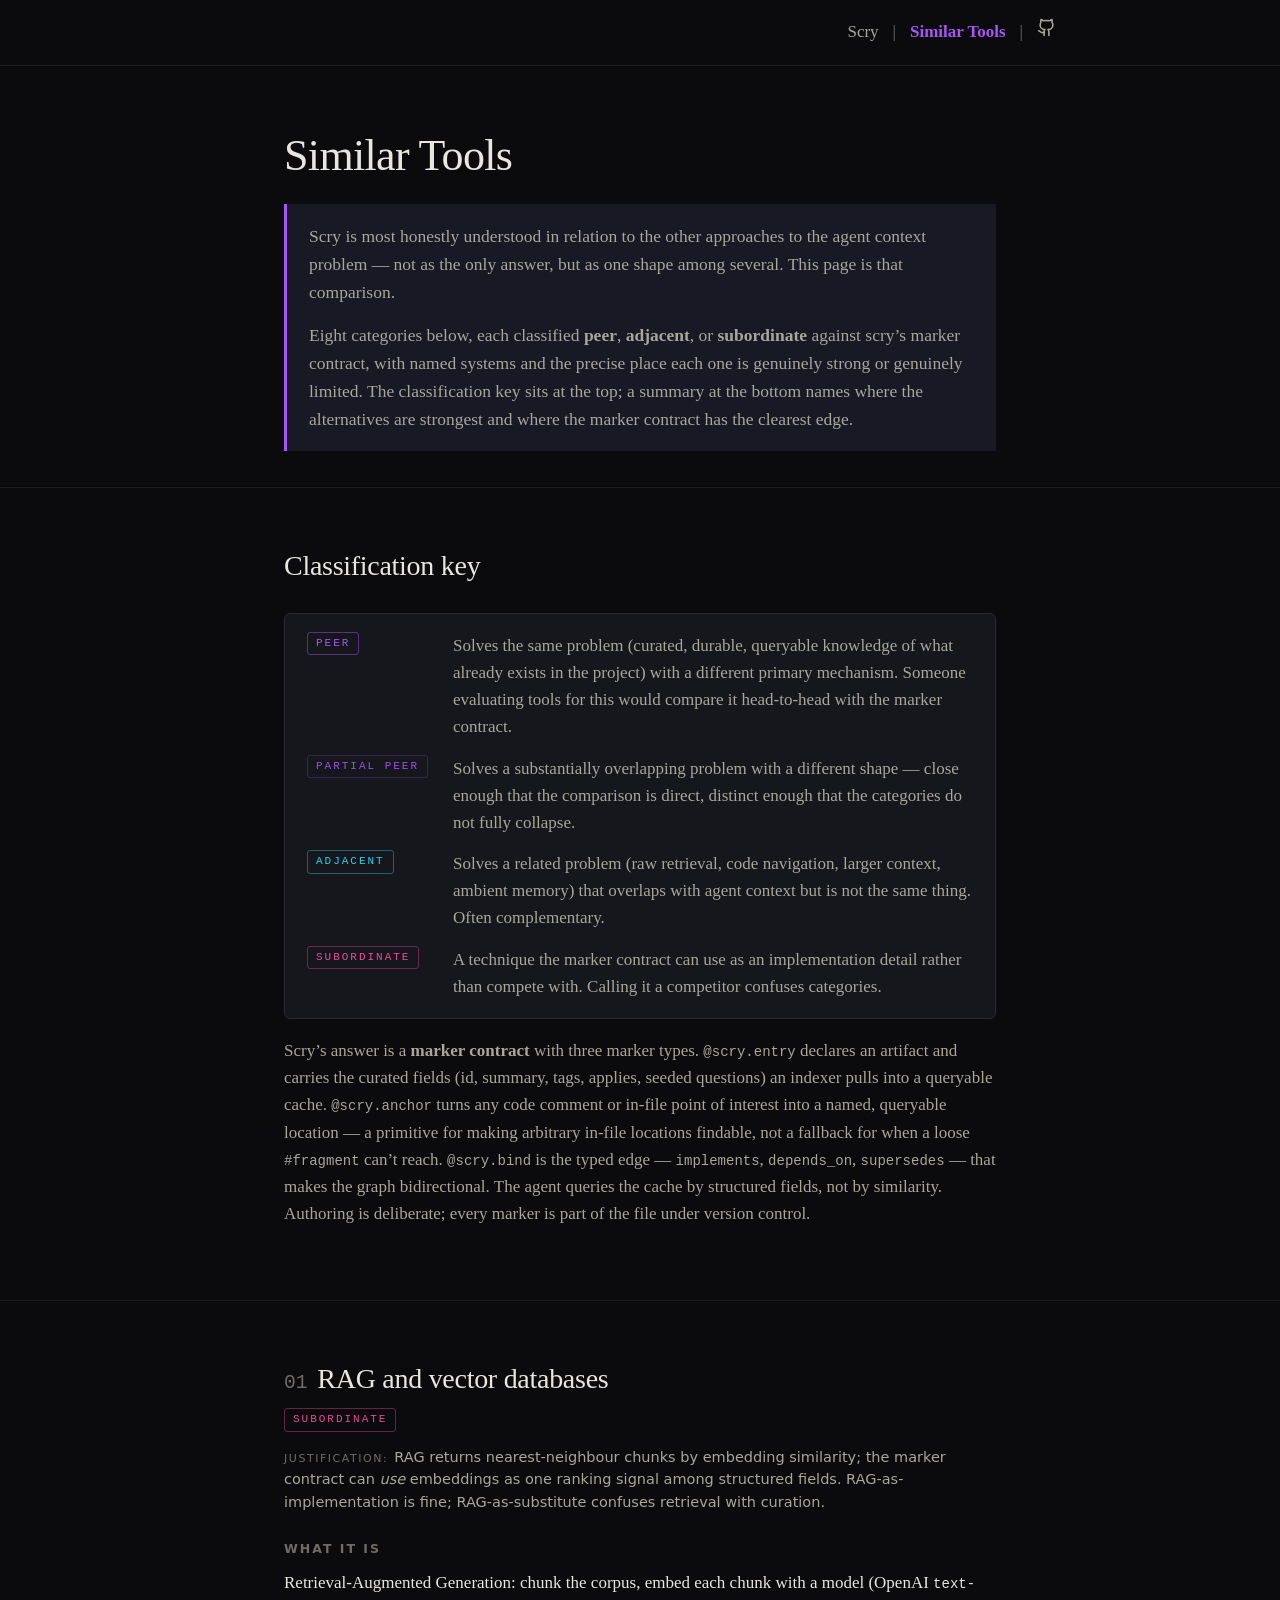
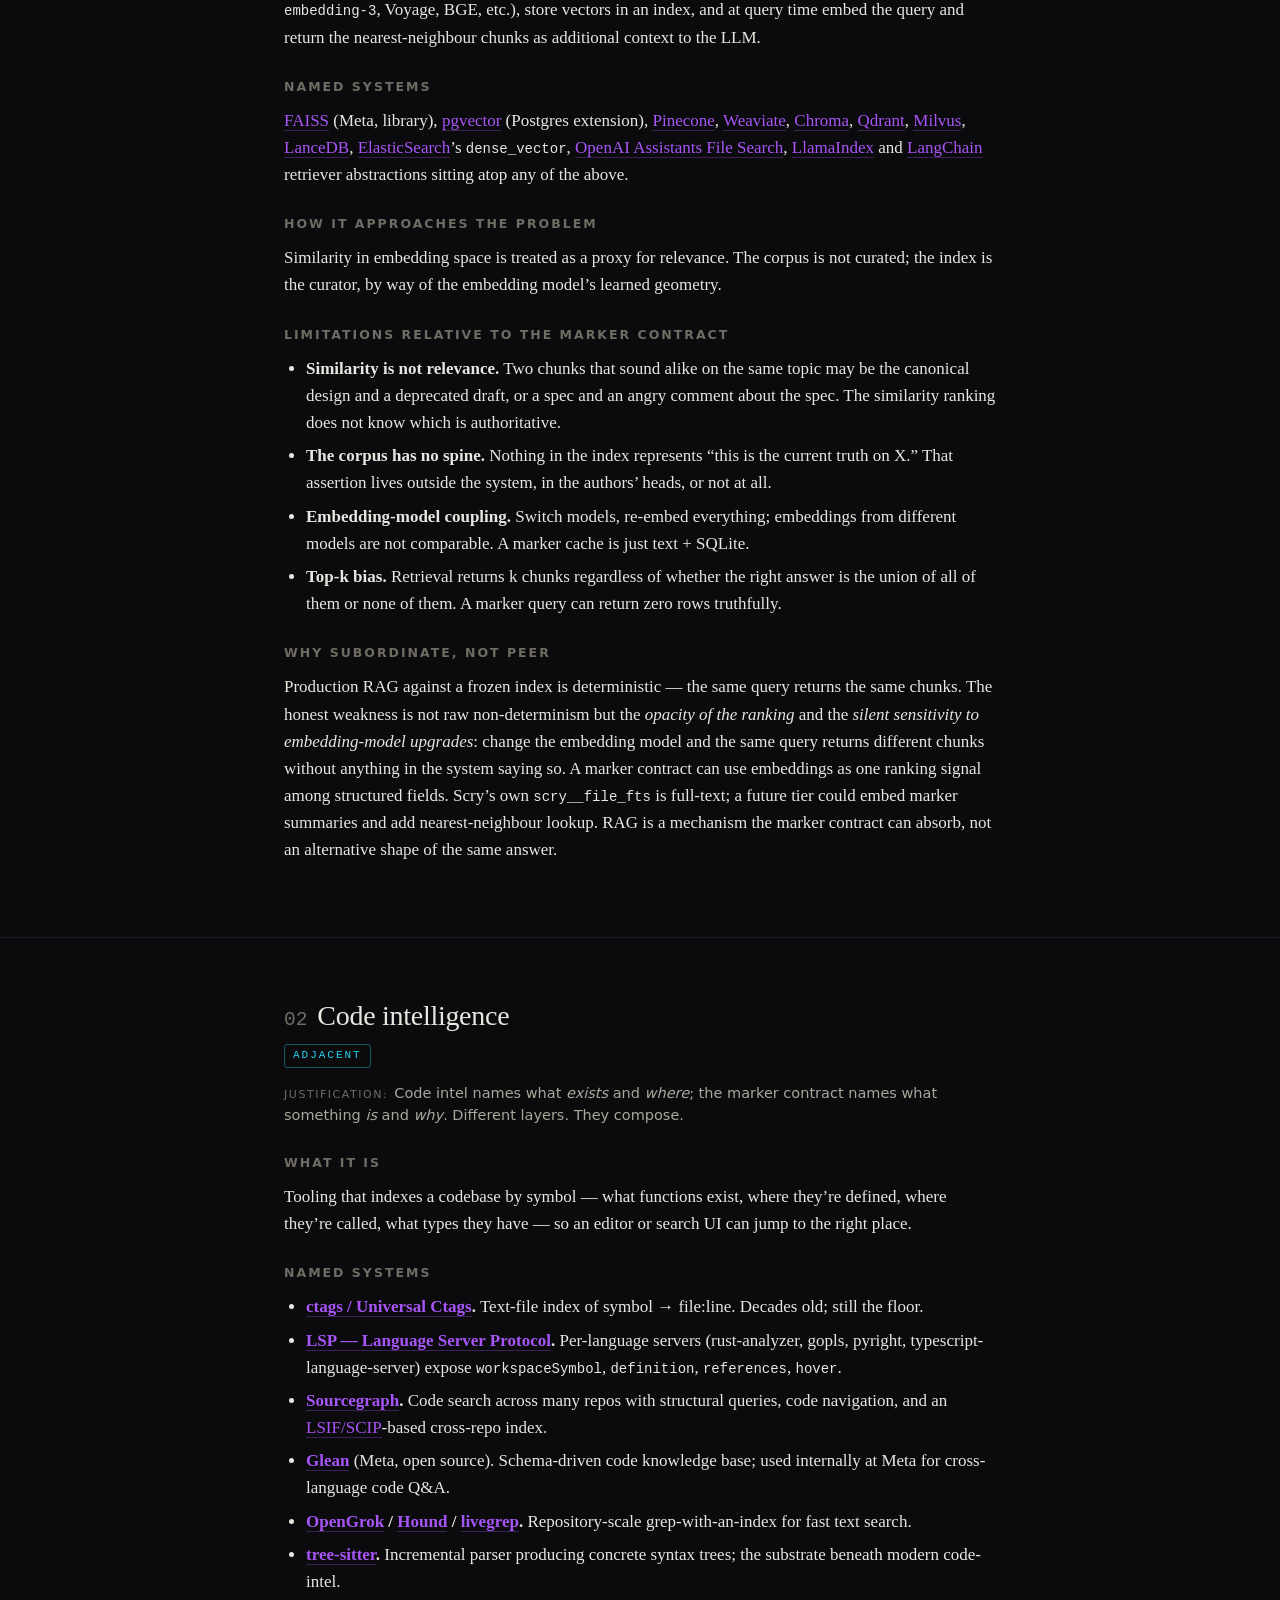
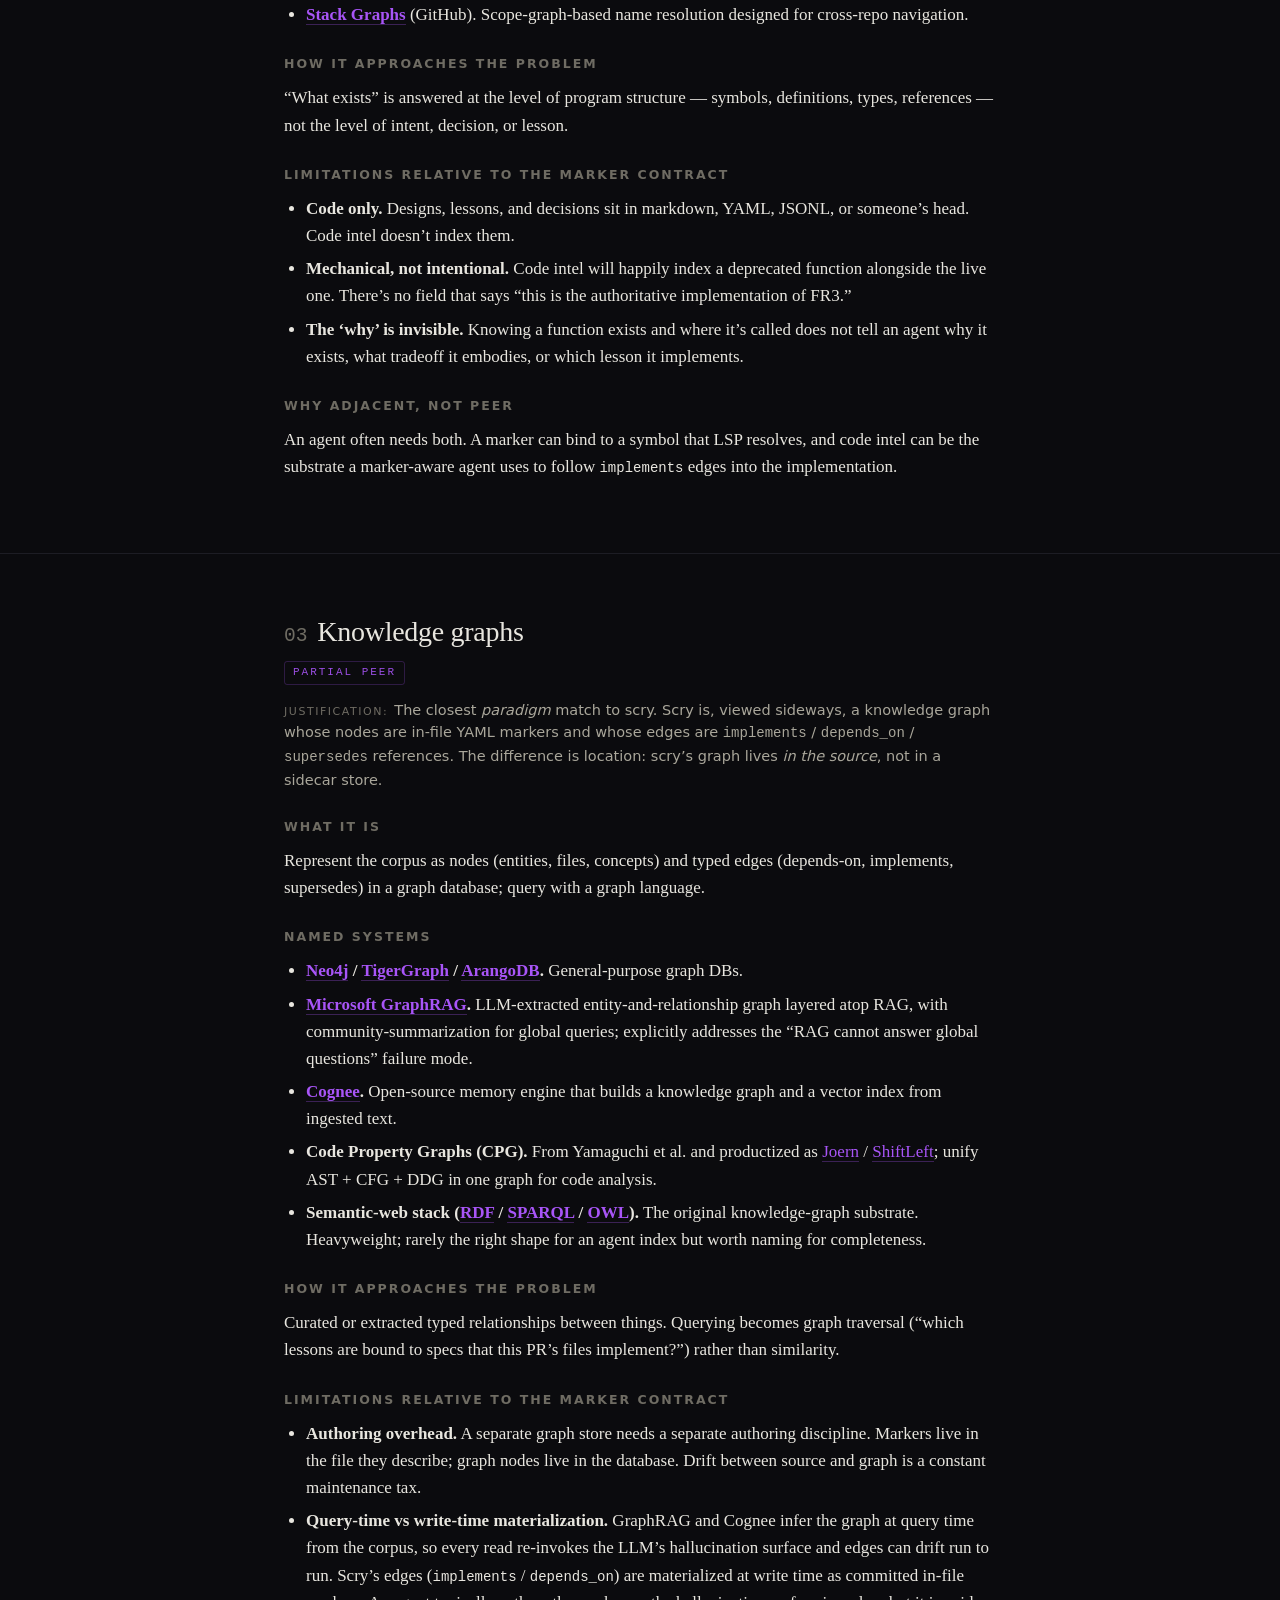
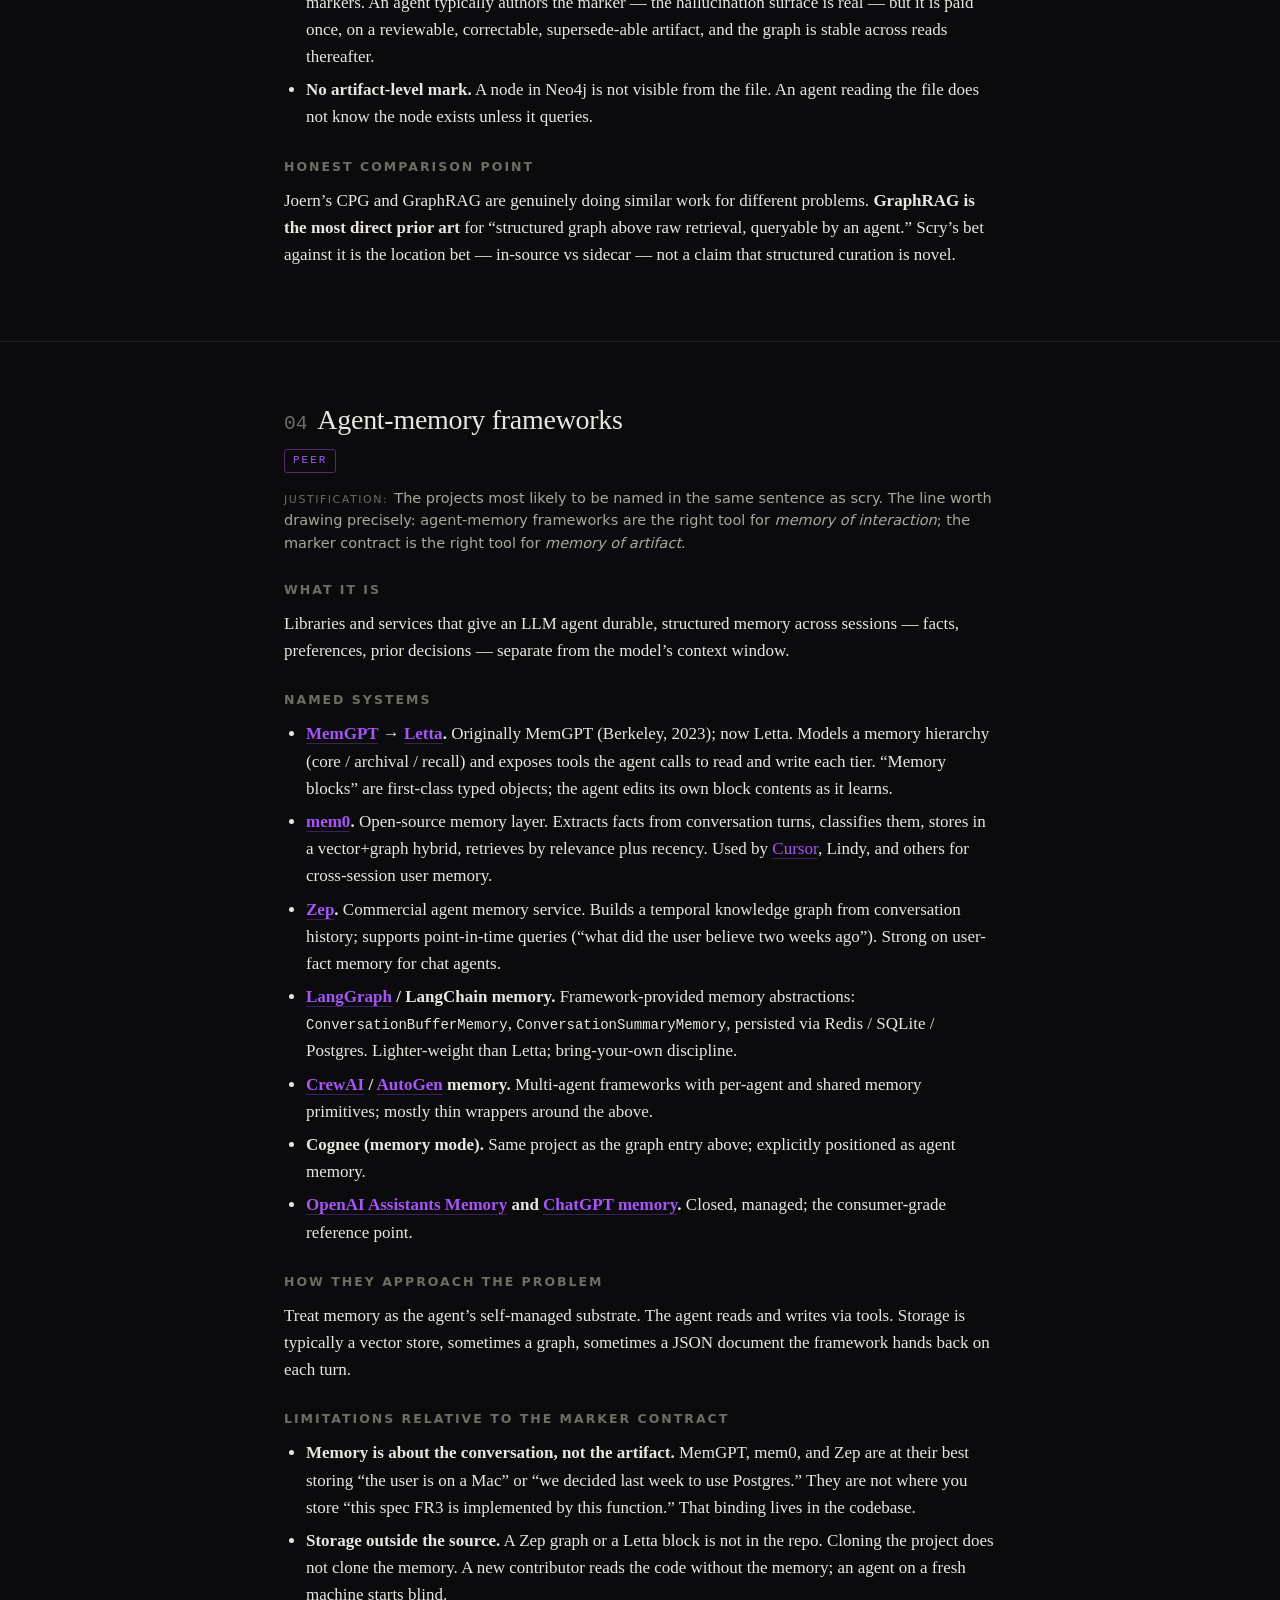
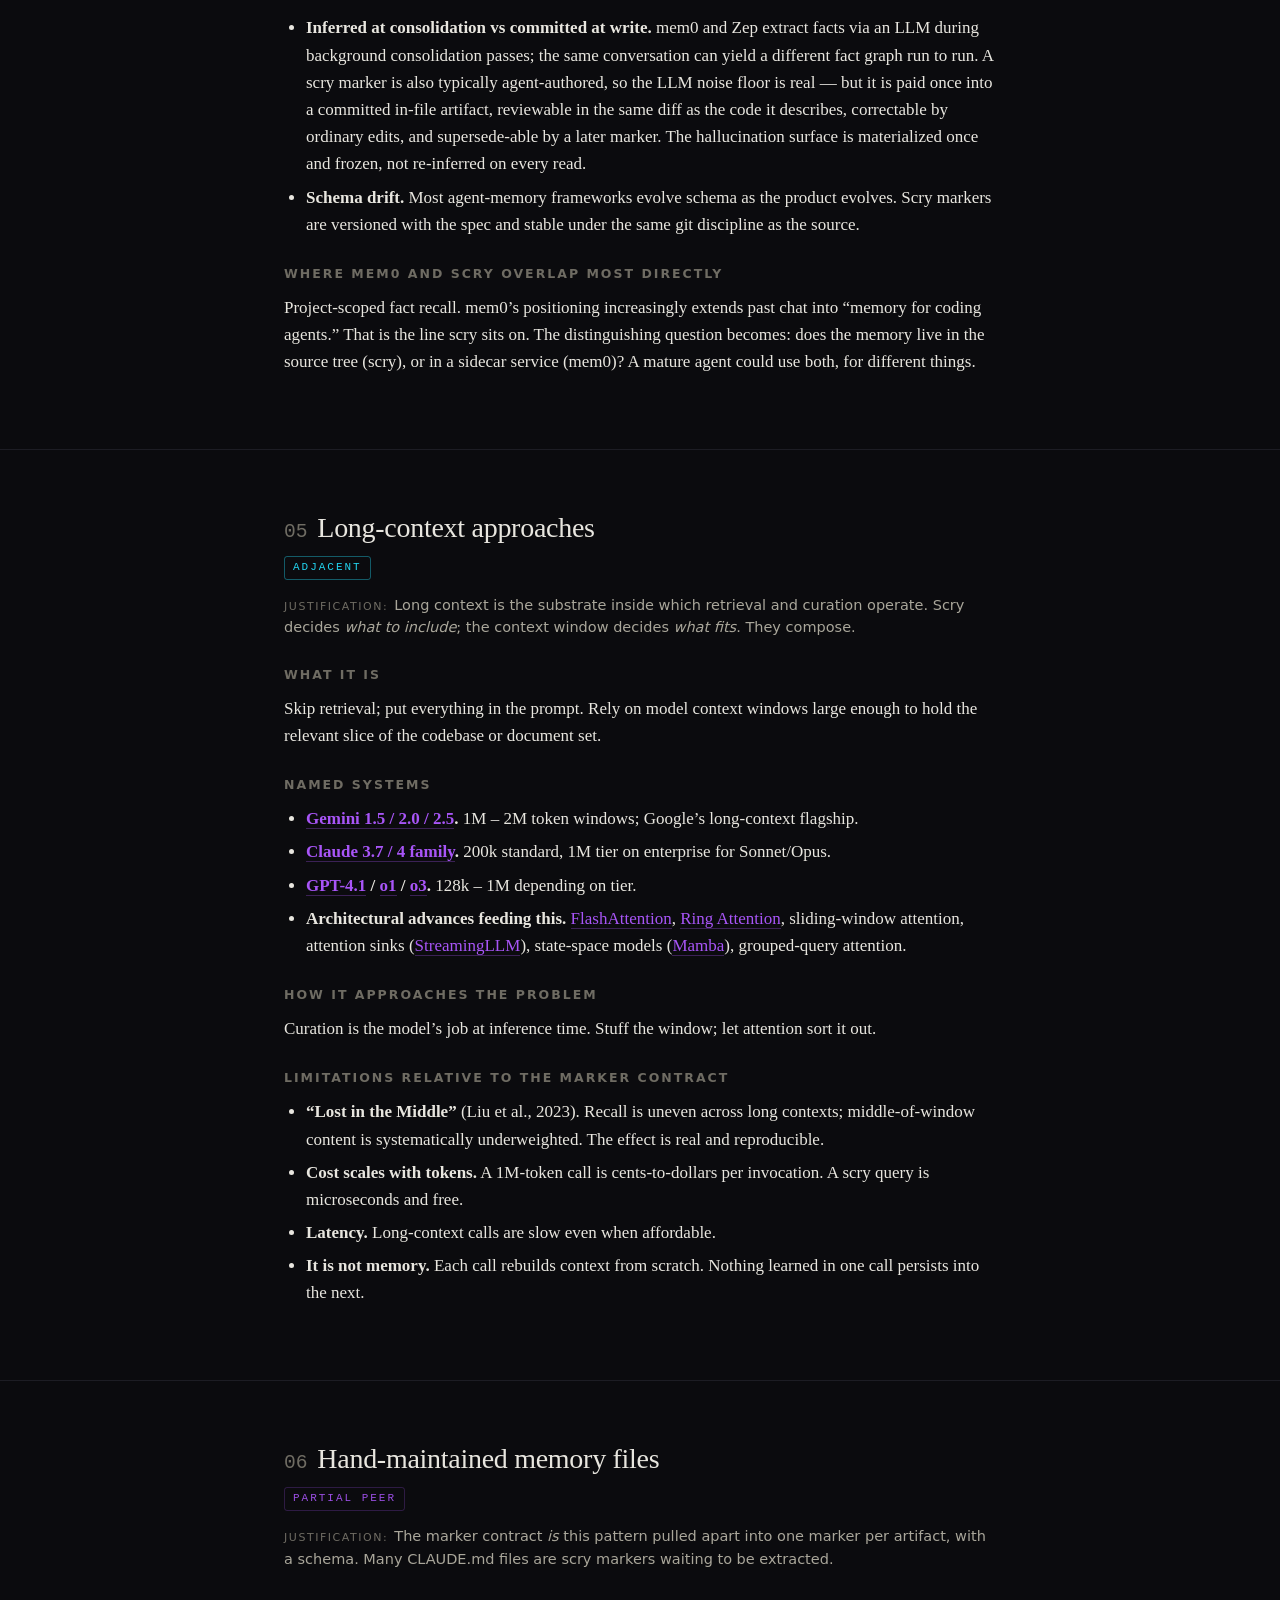
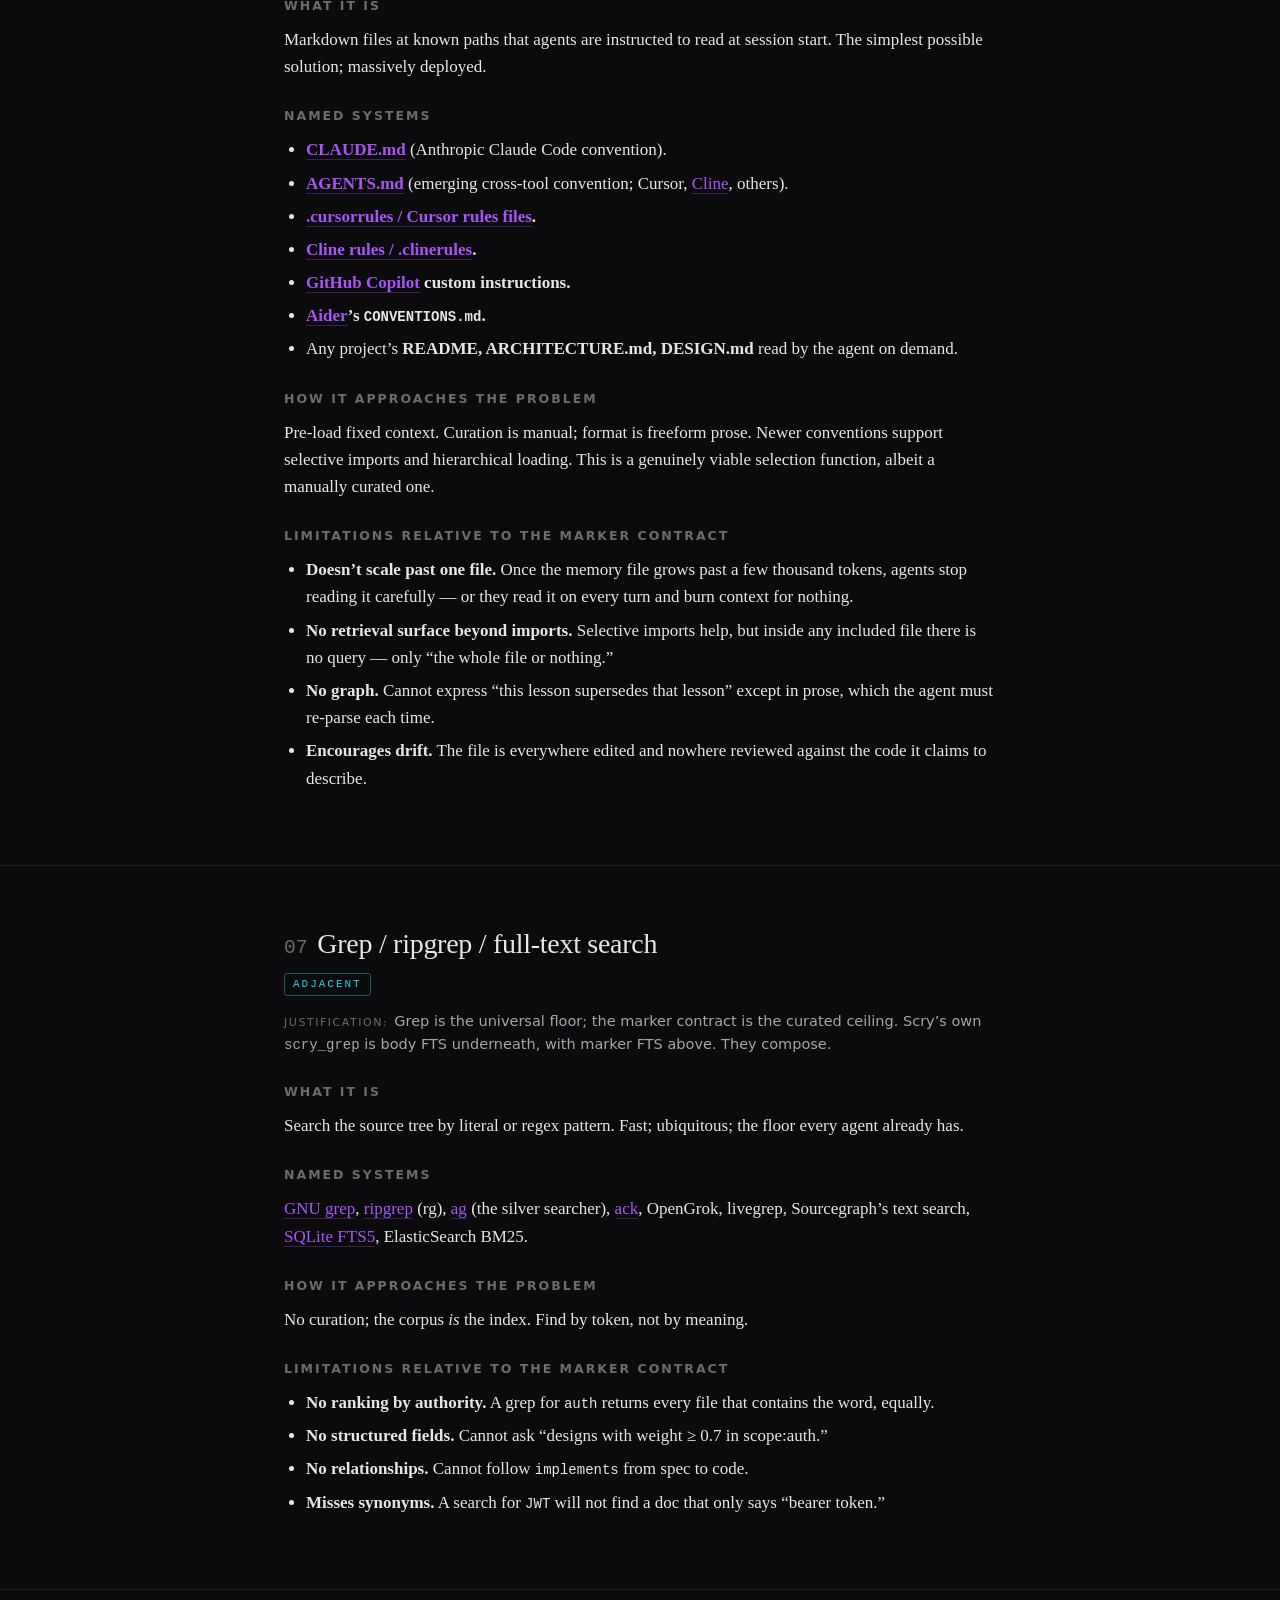
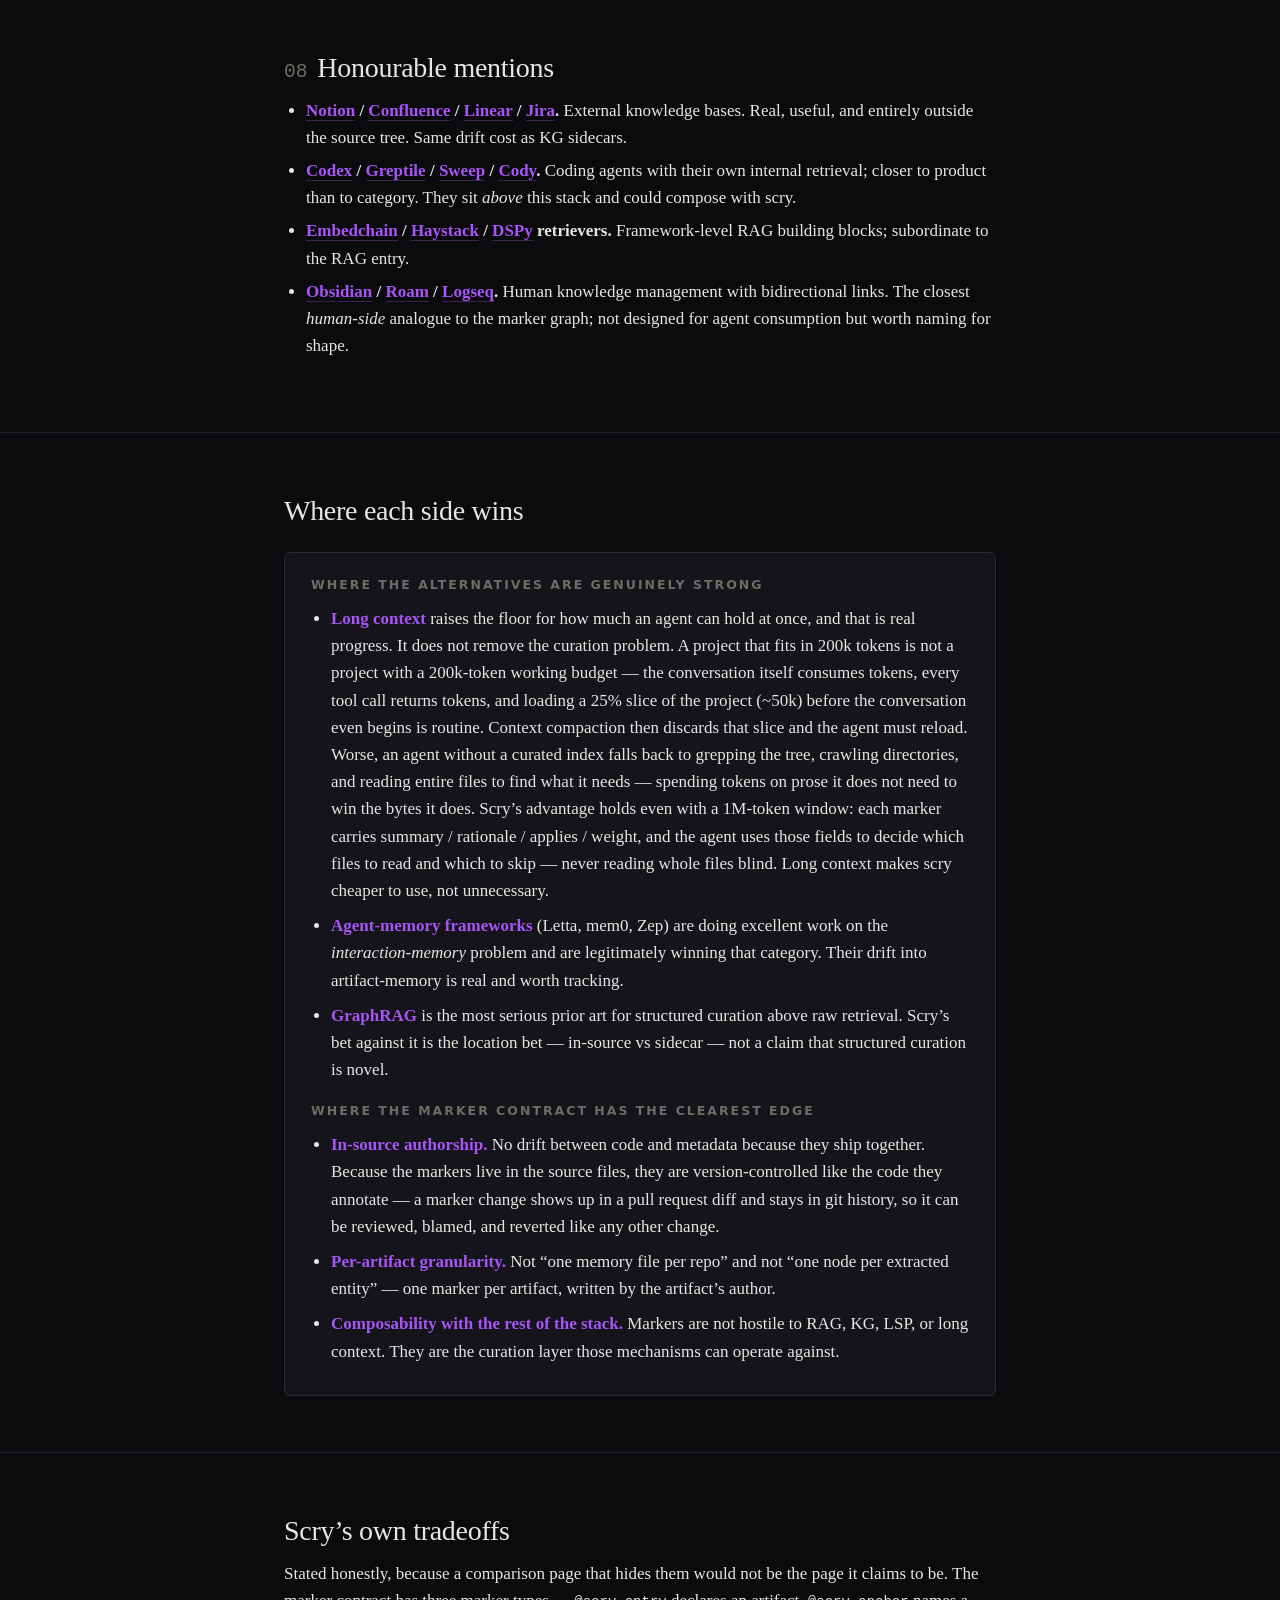
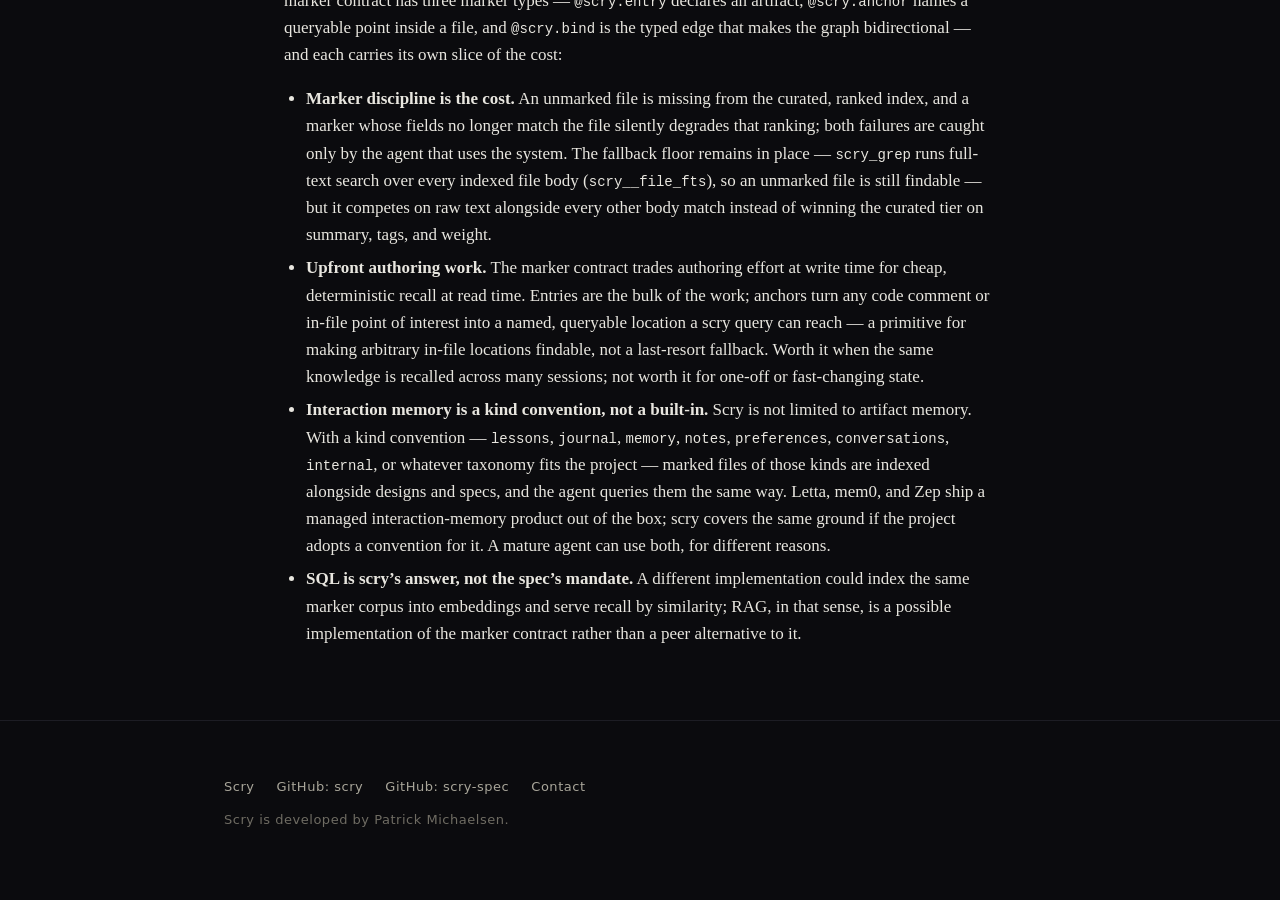
==== site/similar-tools.html @ 89f1c79c "copy(similar-tools): reframe second anchor-as-fallback instance to primitive Line 302 framed @scry.a" ====
<!DOCTYPE html>
<html lang="en">
<head>
<meta charset="utf-8">
<meta name="viewport" content="width=device-width, initial-scale=1">
<title>Similar Tools — scry</title>
<meta name="description" content="A calibrated landscape survey of technologies that address the agent context problem, classified peer / adjacent / subordinate against scry's marker contract.">
<meta property="og:title" content="Similar Tools — scry">
<meta property="og:description" content="A calibrated landscape survey of technologies that address the agent context problem, classified peer / adjacent / subordinate against scry's marker contract.">
<meta property="og:type" content="website">
<meta property="og:url" content="https://scryspec.com/similar-tools">
<link rel="icon" href="data:image/svg+xml;utf8,<svg xmlns='http://www.w3.org/2000/svg' viewBox='0 0 32 32'><rect width='32' height='32' rx='6' fill='%230b0b0e'/><text x='16' y='22' text-anchor='middle' font-family='Iosevka,Menlo,monospace' font-size='18' fill='%23e8e6df'>s</text></svg>">
<!-- @scry.bind page.similar-tools~1 research.agent-context-landscape-survey~a23dbc0b This page renders the landscape survey near-line-for-line in marketing voice. -->
<style>
  :root {
    --bg:         #0b0b0e;
    --bg-elev:    #14141a;
    --bg-panel:   #16171d;
    --bg-quote:   #181924;
    --ink:        #e8e6df;
    --ink-muted:  #a9a69a;
    --ink-dim:    #6f6c63;
    --rule:       #2a2a32;
    --rule-soft:  #1d1d24;
    --color-primary: #a855f7;
    --color-accent:  #22d3ee;
    --color-sql-kw:  #ec4899;
  }
  *, *::before, *::after { box-sizing: border-box; }
  html { -webkit-text-size-adjust: 100%; }
  body {
    margin: 0;
    background: var(--bg);
    color: var(--ink);
    font-family: ui-serif, "Iowan Old Style", "Apple Garamond", "Palatino Linotype", "Times New Roman", Georgia, serif;
    font-size: 17px;
    line-height: 1.6;
    -webkit-font-smoothing: antialiased;
    -moz-osx-font-smoothing: grayscale;
    text-rendering: optimizeLegibility;
  }
  .wrap   { max-width: 880px; margin: 0 auto; padding: 0 24px; }
  .narrow { max-width: 760px; margin: 0 auto; padding: 0 24px; }
  p { margin: 0 0 1em 0; }
  a {
    color: var(--color-primary);
    text-decoration: none;
    border-bottom: 1px solid rgba(168,85,247,0.30);
  }
  a:hover { color: var(--color-accent); border-bottom-color: var(--color-accent); }
  code, .mono {
    font-family: "Iosevka", "JetBrains Mono", ui-monospace, SFMono-Regular, Menlo, Consolas, monospace;
    font-size: 14px;
  }

  /* Top nav — must match index.html */
  nav.topnav {
    border-bottom: 1px solid var(--rule-soft);
    background: var(--bg);
  }
  nav.topnav .wrap {
    display: flex;
    align-items: center;
    justify-content: flex-end;
    padding-top: 18px;
    padding-bottom: 18px;
    gap: 16px;
  }
  nav.topnav .navlinks {
    display: flex;
    align-items: baseline;
    gap: clamp(10px, 1.6vw, 14px);
  }
  nav.topnav .navlinks a {
    font-family: ui-serif, "Iowan Old Style", "Apple Garamond", "Palatino Linotype", "Times New Roman", Georgia, serif;
    font-size: clamp(14px, 1.7vw, 17px);
    color: var(--ink-muted);
    padding-bottom: 2px;
    white-space: nowrap;
    font-weight: 400;
    border-bottom: none;
  }
  nav.topnav .navlinks a:hover { color: var(--color-primary); }
  nav.topnav .navlinks a[aria-current="page"] {
    color: var(--color-primary);
    font-weight: 700;
  }
  nav.topnav .navlinks .navsep {
    color: var(--ink-dim);
    font-family: ui-serif, "Iowan Old Style", Georgia, serif;
    font-size: clamp(14px, 1.7vw, 17px);
    user-select: none;
  }
  nav.topnav .navlinks a.iconlink {
    display: inline-flex;
    align-items: center;
    border-bottom: none;
    padding-bottom: 0;
    color: var(--ink-muted);
    line-height: 0;
  }
  nav.topnav .navlinks a.iconlink:hover { color: var(--color-primary); }
  nav.topnav .navlinks a.iconlink svg {
    width: clamp(16px, 1.9vw, 19px);
    height: clamp(16px, 1.9vw, 19px);
    display: block;
  }
  @media (max-width: 480px) {
    nav.topnav .wrap { padding-top: 14px; padding-bottom: 14px; }
    nav.topnav .navlinks { gap: 8px; }
  }

  /* Page header */
  header.page {
    padding: 64px 0 36px;
  }
  header.page h1 {
    font-family: ui-serif, "Iowan Old Style", Georgia, serif;
    font-weight: 500;
    font-size: clamp(30px, 4.6vw, 44px);
    line-height: 1.18;
    letter-spacing: -0.015em;
    margin: 0 0 22px 0;
  }
  header.page .abstract {
    font-size: 17.5px;
    color: var(--ink-muted);
    line-height: 1.6;
    border-left: 3px solid var(--color-primary);
    background: var(--bg-quote);
    padding: 18px 22px;
    margin: 0;
  }
  header.page .abstract p { margin: 0 0 0.85em 0; }
  header.page .abstract p:last-child { margin-bottom: 0; }
  header.page .abstract em { color: var(--ink); font-style: italic; }

  /* Section rhythm */
  section { padding: 56px 0; border-top: 1px solid var(--rule-soft); }
  section h2 {
    font-family: ui-serif, "Iowan Old Style", Georgia, serif;
    font-size: clamp(22px, 3vw, 28px);
    font-weight: 500;
    margin: 0 0 6px 0;
    letter-spacing: -0.01em;
  }
  section h2 .num {
    color: var(--ink-dim);
    font-family: "Iosevka", "JetBrains Mono", ui-monospace, monospace;
    font-size: 0.7em;
    margin-right: 0.5em;
    letter-spacing: 0;
  }
  section h3 {
    font-family: ui-sans-serif, system-ui, sans-serif;
    font-size: 12.5px;
    letter-spacing: 0.16em;
    text-transform: uppercase;
    color: var(--ink-dim);
    margin: 26px 0 10px 0;
    font-weight: 600;
  }
  section h2 + .verdict { margin: 2px 0 22px 0; }

  /* Classification tag */
  .tag {
    display: inline-block;
    font-family: "Iosevka", "JetBrains Mono", ui-monospace, monospace;
    font-size: 11px;
    letter-spacing: 0.18em;
    text-transform: uppercase;
    padding: 2px 8px;
    border-radius: 3px;
    border: 1px solid var(--rule);
    vertical-align: middle;
  }
  .tag.peer         { color: var(--color-primary); border-color: rgba(168,85,247,0.45); }
  .tag.partial-peer { color: var(--color-primary); border-color: rgba(168,85,247,0.25); opacity: 0.92; }
  .tag.adjacent     { color: var(--color-accent);  border-color: rgba(34,211,238,0.40); }
  .tag.subordinate  { color: var(--color-sql-kw);  border-color: rgba(236,72,153,0.40); }

  .verdict { margin: 2px 0 22px 0; }
  .verdict .tag { margin-bottom: 14px; }
  .verdict .justification {
    color: var(--ink-muted);
    font-size: 14.5px;
    font-family: ui-sans-serif, system-ui, sans-serif;
    line-height: 1.55;
    margin: 0;
  }
  .verdict .vlabel {
    display: inline-block;
    color: var(--ink-dim);
    font-size: 11px;
    letter-spacing: 0.14em;
    text-transform: uppercase;
    margin-right: 6px;
  }

  ul.plain { margin: 0 0 1em 0; padding-left: 22px; }
  ul.plain li { margin: 6px 0; }
  ul.plain li strong { color: var(--ink); }

  .key {
    background: var(--bg-panel);
    border: 1px solid var(--rule);
    border-radius: 6px;
    padding: 18px 22px;
    margin: 24px 0 8px 0;
  }
  .key h3 { margin-top: 0; }
  .key ul.legend-list {
    margin: 0;
    padding: 0;
    list-style: none;
  }
  .key ul.legend-list li {
    margin: 14px 0;
    color: var(--ink-muted);
    display: grid;
    grid-template-columns: 130px 1fr;
    gap: 16px;
    align-items: start;
  }
  .key ul.legend-list li:first-child { margin-top: 0; }
  .key ul.legend-list li:last-child  { margin-bottom: 0; }
  .key ul.legend-list .tag { justify-self: start; }
  @media (max-width: 520px) {
    .key ul.legend-list li {
      grid-template-columns: 1fr;
      gap: 8px;
    }
  }

  .calibration {
    background: var(--bg-elev);
    border: 1px solid var(--rule);
    border-radius: 6px;
    padding: 22px 26px;
    margin: 18px 0 0 0;
  }
  .calibration h3 { margin-top: 0; }
  .calibration ul { padding-left: 20px; margin: 0 0 18px 0; }
  .calibration ul:last-child { margin-bottom: 0; }
  .calibration li { margin: 8px 0; color: var(--ink); }
  .calibration li strong { color: var(--color-primary); }

  footer.foot {
    padding: 56px 0 72px;
    border-top: 1px solid var(--rule-soft);
    color: var(--ink-dim);
    font-family: ui-sans-serif, system-ui, sans-serif;
    font-size: 13px;
    letter-spacing: 0.04em;
  }
  footer.foot ul {
    list-style: none; padding: 0; margin: 0 0 12px 0;
    display: flex; gap: 22px; flex-wrap: wrap;
  }
  footer.foot a { color: var(--ink-muted); border-bottom-color: transparent; }
  footer.foot a:hover { color: var(--ink); border-bottom-color: var(--ink-muted); }
</style>
</head>
<body>

<!-- ─── TOP NAV ───────────────────────────────────────────────── -->
<nav class="topnav">
  <div class="wrap">
    <div class="navlinks">
      <a href="/">Scry</a>
      <span class="navsep" aria-hidden="true">|</span>
      <a href="/similar-tools" aria-current="page">Similar Tools</a>
      <span class="navsep" aria-hidden="true">|</span>
      <a class="iconlink" href="https://github.com/prmichaelsen/scry" target="_blank" rel="noopener" aria-label="GitHub: scry">
        <svg xmlns="http://www.w3.org/2000/svg" viewBox="0 0 24 24" fill="none" stroke="currentColor" stroke-width="2" stroke-linecap="round" stroke-linejoin="round" aria-hidden="true"><path d="M15 22v-4a4.8 4.8 0 0 0-1-3.5c3 0 6-2 6-5.5.08-1.25-.27-2.48-1-3.5.28-1.15.28-2.35 0-3.5 0 0-1 0-3 1.5-2.64-.5-5.36-.5-8 0C6 2 5 2 5 2c-.3 1.15-.3 2.35 0 3.5A5.403 5.403 0 0 0 4 9c0 3.5 3 5.5 6 5.5-.39.49-.68 1.05-.85 1.65-.17.6-.22 1.23-.15 1.85v4"/><path d="M9 18c-4.51 2-5-2-7-2"/></svg>
      </a>
    </div>
  </div>
</nav>

<header class="page">
  <div class="narrow">
    <h1>Similar Tools</h1>
    <div class="abstract">
      <p>Scry is most honestly understood in relation to the other approaches to the agent context problem &mdash; not as the only answer, but as one shape among several. This page is that comparison.</p>
      <p>Eight categories below, each classified <strong>peer</strong>, <strong>adjacent</strong>, or <strong>subordinate</strong> against scry&rsquo;s marker contract, with named systems and the precise place each one is genuinely strong or genuinely limited. The classification key sits at the top; a summary at the bottom names where the alternatives are strongest and where the marker contract has the clearest edge.</p>
    </div>
  </div>
</header>

<section id="key">
  <div class="narrow">
    <h2>Classification key</h2>
    <div class="key">
      <ul class="legend-list">
        <li><span class="tag peer">Peer</span><span>Solves the same problem (curated, durable, queryable knowledge of what already exists in the project) with a different primary mechanism. Someone evaluating tools for this would compare it head-to-head with the marker contract.</span></li>
        <li><span class="tag partial-peer">Partial Peer</span><span>Solves a substantially overlapping problem with a different shape &mdash; close enough that the comparison is direct, distinct enough that the categories do not fully collapse.</span></li>
        <li><span class="tag adjacent">Adjacent</span><span>Solves a related problem (raw retrieval, code navigation, larger context, ambient memory) that overlaps with agent context but is not the same thing. Often complementary.</span></li>
        <li><span class="tag subordinate">Subordinate</span><span>A technique the marker contract can use as an implementation detail rather than compete with. Calling it a competitor confuses categories.</span></li>
      </ul>
    </div>
    <p style="margin-top: 18px; color: var(--ink-muted);">Scry&rsquo;s answer is a <strong>marker contract</strong> with three marker types. <code>@scry.entry</code> declares an artifact and carries the curated fields (id, summary, tags, applies, seeded questions) an indexer pulls into a queryable cache. <code>@scry.anchor</code> turns any code comment or in-file point of interest into a named, queryable location &mdash; a primitive for making arbitrary in-file locations findable, not a fallback for when a loose <code>#fragment</code> can&rsquo;t reach. <code>@scry.bind</code> is the typed edge &mdash; <code>implements</code>, <code>depends_on</code>, <code>supersedes</code> &mdash; that makes the graph bidirectional. The agent queries the cache by structured fields, not by similarity. Authoring is deliberate; every marker is part of the file under version control.</p>
  </div>
</section>

<section id="rag">
  <div class="narrow">
    <h2><span class="num">01</span>RAG and vector databases</h2>
    <div class="verdict">
      <span class="tag subordinate">Subordinate</span>
      <p class="justification"><span class="vlabel">Justification:</span>RAG returns nearest-neighbour chunks by embedding similarity; the marker contract can <em>use</em> embeddings as one ranking signal among structured fields. RAG-as-implementation is fine; RAG-as-substitute confuses retrieval with curation.</p>
    </div>

    <h3>What it is</h3>
    <p>Retrieval-Augmented Generation: chunk the corpus, embed each chunk with a model (OpenAI <code>text-embedding-3</code>, Voyage, BGE, etc.), store vectors in an index, and at query time embed the query and return the nearest-neighbour chunks as additional context to the LLM.</p>

    <h3>Named systems</h3>
    <p><a href="https://github.com/facebookresearch/faiss" target="_blank" rel="noopener">FAISS</a> (Meta, library), <a href="https://github.com/pgvector/pgvector" target="_blank" rel="noopener">pgvector</a> (Postgres extension), <a href="https://www.pinecone.io" target="_blank" rel="noopener">Pinecone</a>, <a href="https://weaviate.io" target="_blank" rel="noopener">Weaviate</a>, <a href="https://www.trychroma.com" target="_blank" rel="noopener">Chroma</a>, <a href="https://qdrant.tech" target="_blank" rel="noopener">Qdrant</a>, <a href="https://milvus.io" target="_blank" rel="noopener">Milvus</a>, <a href="https://lancedb.com" target="_blank" rel="noopener">LanceDB</a>, <a href="https://www.elastic.co/elasticsearch" target="_blank" rel="noopener">ElasticSearch</a>&rsquo;s <code>dense_vector</code>, <a href="https://platform.openai.com/docs/assistants/tools/file-search" target="_blank" rel="noopener">OpenAI Assistants File Search</a>, <a href="https://www.llamaindex.ai" target="_blank" rel="noopener">LlamaIndex</a> and <a href="https://www.langchain.com" target="_blank" rel="noopener">LangChain</a> retriever abstractions sitting atop any of the above.</p>

    <h3>How it approaches the problem</h3>
    <p>Similarity in embedding space is treated as a proxy for relevance. The corpus is not curated; the index is the curator, by way of the embedding model&rsquo;s learned geometry.</p>

    <h3>Limitations relative to the marker contract</h3>
    <ul class="plain">
      <li><strong>Similarity is not relevance.</strong> Two chunks that sound alike on the same topic may be the canonical design and a deprecated draft, or a spec and an angry comment about the spec. The similarity ranking does not know which is authoritative.</li>
      <li><strong>The corpus has no spine.</strong> Nothing in the index represents &ldquo;this is the current truth on X.&rdquo; That assertion lives outside the system, in the authors&rsquo; heads, or not at all.</li>
      <li><strong>Embedding-model coupling.</strong> Switch models, re-embed everything; embeddings from different models are not comparable. A marker cache is just text + SQLite.</li>
      <li><strong>Top-k bias.</strong> Retrieval returns k chunks regardless of whether the right answer is the union of all of them or none of them. A marker query can return zero rows truthfully.</li>
    </ul>

    <h3>Why subordinate, not peer</h3>
    <p>Production RAG against a frozen index is deterministic &mdash; the same query returns the same chunks. The honest weakness is not raw non-determinism but the <em>opacity of the ranking</em> and the <em>silent sensitivity to embedding-model upgrades</em>: change the embedding model and the same query returns different chunks without anything in the system saying so. A marker contract can use embeddings as one ranking signal among structured fields. Scry&rsquo;s own <code>scry__file_fts</code> is full-text; a future tier could embed marker summaries and add nearest-neighbour lookup. RAG is a mechanism the marker contract can absorb, not an alternative shape of the same answer.</p>
  </div>
</section>

<section id="code-intel">
  <div class="narrow">
    <h2><span class="num">02</span>Code intelligence</h2>
    <div class="verdict">
      <span class="tag adjacent">Adjacent</span>
      <p class="justification"><span class="vlabel">Justification:</span>Code intel names what <em>exists</em> and <em>where</em>; the marker contract names what something <em>is</em> and <em>why</em>. Different layers. They compose.</p>
    </div>

    <h3>What it is</h3>
    <p>Tooling that indexes a codebase by symbol &mdash; what functions exist, where they&rsquo;re defined, where they&rsquo;re called, what types they have &mdash; so an editor or search UI can jump to the right place.</p>

    <h3>Named systems</h3>
    <ul class="plain">
      <li><strong><a href="https://ctags.io" target="_blank" rel="noopener">ctags / Universal Ctags</a>.</strong> Text-file index of symbol &rarr; file:line. Decades old; still the floor.</li>
      <li><strong><a href="https://microsoft.github.io/language-server-protocol/" target="_blank" rel="noopener">LSP &mdash; Language Server Protocol</a>.</strong> Per-language servers (rust-analyzer, gopls, pyright, typescript-language-server) expose <code>workspaceSymbol</code>, <code>definition</code>, <code>references</code>, <code>hover</code>.</li>
      <li><strong><a href="https://sourcegraph.com" target="_blank" rel="noopener">Sourcegraph</a>.</strong> Code search across many repos with structural queries, code navigation, and an <a href="https://github.com/sourcegraph/scip" target="_blank" rel="noopener">LSIF/SCIP</a>-based cross-repo index.</li>
      <li><strong><a href="https://github.com/facebookincubator/Glean" target="_blank" rel="noopener">Glean</a></strong> (Meta, open source). Schema-driven code knowledge base; used internally at Meta for cross-language code Q&amp;A.</li>
      <li><strong><a href="https://oracle.github.io/opengrok/" target="_blank" rel="noopener">OpenGrok</a> / <a href="https://github.com/etsy/hound" target="_blank" rel="noopener">Hound</a> / <a href="https://livegrep.com" target="_blank" rel="noopener">livegrep</a>.</strong> Repository-scale grep-with-an-index for fast text search.</li>
      <li><strong><a href="https://tree-sitter.github.io/tree-sitter/" target="_blank" rel="noopener">tree-sitter</a>.</strong> Incremental parser producing concrete syntax trees; the substrate beneath modern code-intel.</li>
      <li><strong><a href="https://github.com/github/stack-graphs" target="_blank" rel="noopener">Stack Graphs</a></strong> (GitHub). Scope-graph-based name resolution designed for cross-repo navigation.</li>
    </ul>

    <h3>How it approaches the problem</h3>
    <p>&ldquo;What exists&rdquo; is answered at the level of program structure &mdash; symbols, definitions, types, references &mdash; not the level of intent, decision, or lesson.</p>

    <h3>Limitations relative to the marker contract</h3>
    <ul class="plain">
      <li><strong>Code only.</strong> Designs, lessons, and decisions sit in markdown, YAML, JSONL, or someone&rsquo;s head. Code intel doesn&rsquo;t index them.</li>
      <li><strong>Mechanical, not intentional.</strong> Code intel will happily index a deprecated function alongside the live one. There&rsquo;s no field that says &ldquo;this is the authoritative implementation of FR3.&rdquo;</li>
      <li><strong>The &lsquo;why&rsquo; is invisible.</strong> Knowing a function exists and where it&rsquo;s called does not tell an agent why it exists, what tradeoff it embodies, or which lesson it implements.</li>
    </ul>

    <h3>Why adjacent, not peer</h3>
    <p>An agent often needs both. A marker can bind to a symbol that LSP resolves, and code intel can be the substrate a marker-aware agent uses to follow <code>implements</code> edges into the implementation.</p>
  </div>
</section>

<section id="knowledge-graphs">
  <div class="narrow">
    <h2><span class="num">03</span>Knowledge graphs</h2>
    <div class="verdict">
      <span class="tag partial-peer">Partial Peer</span>
      <p class="justification"><span class="vlabel">Justification:</span>The closest <em>paradigm</em> match to scry. Scry is, viewed sideways, a knowledge graph whose nodes are in-file YAML markers and whose edges are <code>implements</code> / <code>depends_on</code> / <code>supersedes</code> references. The difference is location: scry&rsquo;s graph lives <em>in the source</em>, not in a sidecar store.</p>
    </div>

    <h3>What it is</h3>
    <p>Represent the corpus as nodes (entities, files, concepts) and typed edges (depends-on, implements, supersedes) in a graph database; query with a graph language.</p>

    <h3>Named systems</h3>
    <ul class="plain">
      <li><strong><a href="https://neo4j.com" target="_blank" rel="noopener">Neo4j</a> / <a href="https://www.tigergraph.com" target="_blank" rel="noopener">TigerGraph</a> / <a href="https://arangodb.com" target="_blank" rel="noopener">ArangoDB</a>.</strong> General-purpose graph DBs.</li>
      <li><strong><a href="https://github.com/microsoft/graphrag" target="_blank" rel="noopener">Microsoft GraphRAG</a>.</strong> LLM-extracted entity-and-relationship graph layered atop RAG, with community-summarization for global queries; explicitly addresses the &ldquo;RAG cannot answer global questions&rdquo; failure mode.</li>
      <li><strong><a href="https://www.cognee.ai" target="_blank" rel="noopener">Cognee</a>.</strong> Open-source memory engine that builds a knowledge graph and a vector index from ingested text.</li>
      <li><strong>Code Property Graphs (CPG).</strong> From Yamaguchi et al. and productized as <a href="https://joern.io" target="_blank" rel="noopener">Joern</a> / <a href="https://www.shiftleft.io" target="_blank" rel="noopener">ShiftLeft</a>; unify AST + CFG + DDG in one graph for code analysis.</li>
      <li><strong>Semantic-web stack (<a href="https://www.w3.org/RDF/" target="_blank" rel="noopener">RDF</a> / <a href="https://www.w3.org/TR/sparql11-query/" target="_blank" rel="noopener">SPARQL</a> / <a href="https://www.w3.org/OWL/" target="_blank" rel="noopener">OWL</a>).</strong> The original knowledge-graph substrate. Heavyweight; rarely the right shape for an agent index but worth naming for completeness.</li>
    </ul>

    <h3>How it approaches the problem</h3>
    <p>Curated or extracted typed relationships between things. Querying becomes graph traversal (&ldquo;which lessons are bound to specs that this PR&rsquo;s files implement?&rdquo;) rather than similarity.</p>

    <h3>Limitations relative to the marker contract</h3>
    <ul class="plain">
      <li><strong>Authoring overhead.</strong> A separate graph store needs a separate authoring discipline. Markers live in the file they describe; graph nodes live in the database. Drift between source and graph is a constant maintenance tax.</li>
      <li><strong>Query-time vs write-time materialization.</strong> GraphRAG and Cognee infer the graph at query time from the corpus, so every read re-invokes the LLM&rsquo;s hallucination surface and edges can drift run to run. Scry&rsquo;s edges (<code>implements</code> / <code>depends_on</code>) are materialized at write time as committed in-file markers. An agent typically authors the marker &mdash; the hallucination surface is real &mdash; but it is paid once, on a reviewable, correctable, supersede-able artifact, and the graph is stable across reads thereafter.</li>
      <li><strong>No artifact-level mark.</strong> A node in Neo4j is not visible from the file. An agent reading the file does not know the node exists unless it queries.</li>
    </ul>

    <h3>Honest comparison point</h3>
    <p>Joern&rsquo;s CPG and GraphRAG are genuinely doing similar work for different problems. <strong>GraphRAG is the most direct prior art</strong> for &ldquo;structured graph above raw retrieval, queryable by an agent.&rdquo; Scry&rsquo;s bet against it is the location bet &mdash; in-source vs sidecar &mdash; not a claim that structured curation is novel.</p>
  </div>
</section>

<section id="agent-memory">
  <div class="narrow">
    <h2><span class="num">04</span>Agent-memory frameworks</h2>
    <div class="verdict">
      <span class="tag peer">Peer</span>
      <p class="justification"><span class="vlabel">Justification:</span>The projects most likely to be named in the same sentence as scry. The line worth drawing precisely: agent-memory frameworks are the right tool for <em>memory of interaction</em>; the marker contract is the right tool for <em>memory of artifact</em>.</p>
    </div>

    <h3>What it is</h3>
    <p>Libraries and services that give an LLM agent durable, structured memory across sessions &mdash; facts, preferences, prior decisions &mdash; separate from the model&rsquo;s context window.</p>

    <h3>Named systems</h3>
    <ul class="plain">
      <li><strong><a href="https://github.com/letta-ai/letta" target="_blank" rel="noopener">MemGPT</a> &rarr; <a href="https://www.letta.com" target="_blank" rel="noopener">Letta</a>.</strong> Originally MemGPT (Berkeley, 2023); now Letta. Models a memory hierarchy (core / archival / recall) and exposes tools the agent calls to read and write each tier. &ldquo;Memory blocks&rdquo; are first-class typed objects; the agent edits its own block contents as it learns.</li>
      <li><strong><a href="https://mem0.ai" target="_blank" rel="noopener">mem0</a>.</strong> Open-source memory layer. Extracts facts from conversation turns, classifies them, stores in a vector+graph hybrid, retrieves by relevance plus recency. Used by <a href="https://www.cursor.com" target="_blank" rel="noopener">Cursor</a>, Lindy, and others for cross-session user memory.</li>
      <li><strong><a href="https://www.getzep.com" target="_blank" rel="noopener">Zep</a>.</strong> Commercial agent memory service. Builds a temporal knowledge graph from conversation history; supports point-in-time queries (&ldquo;what did the user believe two weeks ago&rdquo;). Strong on user-fact memory for chat agents.</li>
      <li><strong><a href="https://www.langchain.com/langgraph" target="_blank" rel="noopener">LangGraph</a> / LangChain memory.</strong> Framework-provided memory abstractions: <code>ConversationBufferMemory</code>, <code>ConversationSummaryMemory</code>, persisted via Redis / SQLite / Postgres. Lighter-weight than Letta; bring-your-own discipline.</li>
      <li><strong><a href="https://www.crewai.com" target="_blank" rel="noopener">CrewAI</a> / <a href="https://microsoft.github.io/autogen/" target="_blank" rel="noopener">AutoGen</a> memory.</strong> Multi-agent frameworks with per-agent and shared memory primitives; mostly thin wrappers around the above.</li>
      <li><strong>Cognee (memory mode).</strong> Same project as the graph entry above; explicitly positioned as agent memory.</li>
      <li><strong><a href="https://platform.openai.com/docs/assistants/overview" target="_blank" rel="noopener">OpenAI Assistants Memory</a> and <a href="https://openai.com/index/memory-and-new-controls-for-chatgpt/" target="_blank" rel="noopener">ChatGPT memory</a>.</strong> Closed, managed; the consumer-grade reference point.</li>
    </ul>

    <h3>How they approach the problem</h3>
    <p>Treat memory as the agent&rsquo;s self-managed substrate. The agent reads and writes via tools. Storage is typically a vector store, sometimes a graph, sometimes a JSON document the framework hands back on each turn.</p>

    <h3>Limitations relative to the marker contract</h3>
    <ul class="plain">
      <li><strong>Memory is about the conversation, not the artifact.</strong> MemGPT, mem0, and Zep are at their best storing &ldquo;the user is on a Mac&rdquo; or &ldquo;we decided last week to use Postgres.&rdquo; They are not where you store &ldquo;this spec FR3 is implemented by this function.&rdquo; That binding lives in the codebase.</li>
      <li><strong>Storage outside the source.</strong> A Zep graph or a Letta block is not in the repo. Cloning the project does not clone the memory. A new contributor reads the code without the memory; an agent on a fresh machine starts blind.</li>
      <li><strong>Inferred at consolidation vs committed at write.</strong> mem0 and Zep extract facts via an LLM during background consolidation passes; the same conversation can yield a different fact graph run to run. A scry marker is also typically agent-authored, so the LLM noise floor is real &mdash; but it is paid once into a committed in-file artifact, reviewable in the same diff as the code it describes, correctable by ordinary edits, and supersede-able by a later marker. The hallucination surface is materialized once and frozen, not re-inferred on every read.</li>
      <li><strong>Schema drift.</strong> Most agent-memory frameworks evolve schema as the product evolves. Scry markers are versioned with the spec and stable under the same git discipline as the source.</li>
    </ul>

    <h3>Where mem0 and scry overlap most directly</h3>
    <p>Project-scoped fact recall. mem0&rsquo;s positioning increasingly extends past chat into &ldquo;memory for coding agents.&rdquo; That is the line scry sits on. The distinguishing question becomes: does the memory live in the source tree (scry), or in a sidecar service (mem0)? A mature agent could use both, for different things.</p>
  </div>
</section>

<section id="long-context">
  <div class="narrow">
    <h2><span class="num">05</span>Long-context approaches</h2>
    <div class="verdict">
      <span class="tag adjacent">Adjacent</span>
      <p class="justification"><span class="vlabel">Justification:</span>Long context is the substrate inside which retrieval and curation operate. Scry decides <em>what to include</em>; the context window decides <em>what fits</em>. They compose.</p>
    </div>

    <h3>What it is</h3>
    <p>Skip retrieval; put everything in the prompt. Rely on model context windows large enough to hold the relevant slice of the codebase or document set.</p>

    <h3>Named systems</h3>
    <ul class="plain">
      <li><strong><a href="https://deepmind.google/technologies/gemini/" target="_blank" rel="noopener">Gemini 1.5 / 2.0 / 2.5</a>.</strong> 1M &ndash; 2M token windows; Google&rsquo;s long-context flagship.</li>
      <li><strong><a href="https://www.anthropic.com/claude" target="_blank" rel="noopener">Claude 3.7 / 4 family</a>.</strong> 200k standard, 1M tier on enterprise for Sonnet/Opus.</li>
      <li><strong><a href="https://openai.com/index/gpt-4-1/" target="_blank" rel="noopener">GPT-4.1</a> / <a href="https://openai.com/o1/" target="_blank" rel="noopener">o1</a> / <a href="https://openai.com/index/introducing-o3-and-o4-mini/" target="_blank" rel="noopener">o3</a>.</strong> 128k &ndash; 1M depending on tier.</li>
      <li><strong>Architectural advances feeding this.</strong> <a href="https://github.com/Dao-AILab/flash-attention" target="_blank" rel="noopener">FlashAttention</a>, <a href="https://github.com/lhao499/RingAttention" target="_blank" rel="noopener">Ring Attention</a>, sliding-window attention, attention sinks (<a href="https://github.com/mit-han-lab/streaming-llm" target="_blank" rel="noopener">StreamingLLM</a>), state-space models (<a href="https://github.com/state-spaces/mamba" target="_blank" rel="noopener">Mamba</a>), grouped-query attention.</li>
    </ul>

    <h3>How it approaches the problem</h3>
    <p>Curation is the model&rsquo;s job at inference time. Stuff the window; let attention sort it out.</p>

    <h3>Limitations relative to the marker contract</h3>
    <ul class="plain">
      <li><strong>&ldquo;Lost in the Middle&rdquo;</strong> (Liu et al., 2023). Recall is uneven across long contexts; middle-of-window content is systematically underweighted. The effect is real and reproducible.</li>
      <li><strong>Cost scales with tokens.</strong> A 1M-token call is cents-to-dollars per invocation. A scry query is microseconds and free.</li>
      <li><strong>Latency.</strong> Long-context calls are slow even when affordable.</li>
      <li><strong>It is not memory.</strong> Each call rebuilds context from scratch. Nothing learned in one call persists into the next.</li>
    </ul>
  </div>
</section>

<section id="memory-files">
  <div class="narrow">
    <h2><span class="num">06</span>Hand-maintained memory files</h2>
    <div class="verdict">
      <span class="tag partial-peer">Partial Peer</span>
      <p class="justification"><span class="vlabel">Justification:</span>The marker contract <em>is</em> this pattern pulled apart into one marker per artifact, with a schema. Many CLAUDE.md files are scry markers waiting to be extracted.</p>
    </div>

    <h3>What it is</h3>
    <p>Markdown files at known paths that agents are instructed to read at session start. The simplest possible solution; massively deployed.</p>

    <h3>Named systems</h3>
    <ul class="plain">
      <li><strong><a href="https://docs.claude.com/en/docs/claude-code/memory" target="_blank" rel="noopener">CLAUDE.md</a></strong> (Anthropic Claude Code convention).</li>
      <li><strong><a href="https://agents.md" target="_blank" rel="noopener">AGENTS.md</a></strong> (emerging cross-tool convention; Cursor, <a href="https://github.com/cline/cline" target="_blank" rel="noopener">Cline</a>, others).</li>
      <li><strong><a href="https://docs.cursor.com/context/rules" target="_blank" rel="noopener">.cursorrules / Cursor rules files</a>.</strong></li>
      <li><strong><a href="https://docs.cline.bot/features/cline-rules" target="_blank" rel="noopener">Cline rules / .clinerules</a>.</strong></li>
      <li><strong><a href="https://github.com/features/copilot" target="_blank" rel="noopener">GitHub Copilot</a> custom instructions.</strong></li>
      <li><strong><a href="https://aider.chat" target="_blank" rel="noopener">Aider</a>&rsquo;s <code>CONVENTIONS.md</code>.</strong></li>
      <li>Any project&rsquo;s <strong>README, ARCHITECTURE.md, DESIGN.md</strong> read by the agent on demand.</li>
    </ul>

    <h3>How it approaches the problem</h3>
    <p>Pre-load fixed context. Curation is manual; format is freeform prose. Newer conventions support selective imports and hierarchical loading. This is a genuinely viable selection function, albeit a manually curated one.</p>

    <h3>Limitations relative to the marker contract</h3>
    <ul class="plain">
      <li><strong>Doesn&rsquo;t scale past one file.</strong> Once the memory file grows past a few thousand tokens, agents stop reading it carefully &mdash; or they read it on every turn and burn context for nothing.</li>
      <li><strong>No retrieval surface beyond imports.</strong> Selective imports help, but inside any included file there is no query &mdash; only &ldquo;the whole file or nothing.&rdquo;</li>
      <li><strong>No graph.</strong> Cannot express &ldquo;this lesson supersedes that lesson&rdquo; except in prose, which the agent must re-parse each time.</li>
      <li><strong>Encourages drift.</strong> The file is everywhere edited and nowhere reviewed against the code it claims to describe.</li>
    </ul>
  </div>
</section>

<section id="grep">
  <div class="narrow">
    <h2><span class="num">07</span>Grep / ripgrep / full-text search</h2>
    <div class="verdict">
      <span class="tag adjacent">Adjacent</span>
      <p class="justification"><span class="vlabel">Justification:</span>Grep is the universal floor; the marker contract is the curated ceiling. Scry&rsquo;s own <code>scry_grep</code> is body FTS underneath, with marker FTS above. They compose.</p>
    </div>

    <h3>What it is</h3>
    <p>Search the source tree by literal or regex pattern. Fast; ubiquitous; the floor every agent already has.</p>

    <h3>Named systems</h3>
    <p><a href="https://www.gnu.org/software/grep/" target="_blank" rel="noopener">GNU grep</a>, <a href="https://github.com/BurntSushi/ripgrep" target="_blank" rel="noopener">ripgrep</a> (rg), <a href="https://geoff.greer.fm/ag/" target="_blank" rel="noopener">ag</a> (the silver searcher), <a href="https://beyondgrep.com" target="_blank" rel="noopener">ack</a>, OpenGrok, livegrep, Sourcegraph&rsquo;s text search, <a href="https://www.sqlite.org/fts5.html" target="_blank" rel="noopener">SQLite FTS5</a>, ElasticSearch BM25.</p>

    <h3>How it approaches the problem</h3>
    <p>No curation; the corpus <em>is</em> the index. Find by token, not by meaning.</p>

    <h3>Limitations relative to the marker contract</h3>
    <ul class="plain">
      <li><strong>No ranking by authority.</strong> A grep for <code>auth</code> returns every file that contains the word, equally.</li>
      <li><strong>No structured fields.</strong> Cannot ask &ldquo;designs with weight &ge; 0.7 in scope:auth.&rdquo;</li>
      <li><strong>No relationships.</strong> Cannot follow <code>implements</code> from spec to code.</li>
      <li><strong>Misses synonyms.</strong> A search for <code>JWT</code> will not find a doc that only says &ldquo;bearer token.&rdquo;</li>
    </ul>
  </div>
</section>

<section id="honourable-mentions">
  <div class="narrow">
    <h2><span class="num">08</span>Honourable mentions</h2>
    <ul class="plain">
      <li><strong><a href="https://www.notion.so" target="_blank" rel="noopener">Notion</a> / <a href="https://www.atlassian.com/software/confluence" target="_blank" rel="noopener">Confluence</a> / <a href="https://linear.app" target="_blank" rel="noopener">Linear</a> / <a href="https://www.atlassian.com/software/jira" target="_blank" rel="noopener">Jira</a>.</strong> External knowledge bases. Real, useful, and entirely outside the source tree. Same drift cost as KG sidecars.</li>
      <li><strong><a href="https://openai.com/index/openai-codex/" target="_blank" rel="noopener">Codex</a> / <a href="https://www.greptile.com" target="_blank" rel="noopener">Greptile</a> / <a href="https://sweep.dev" target="_blank" rel="noopener">Sweep</a> / <a href="https://sourcegraph.com/cody" target="_blank" rel="noopener">Cody</a>.</strong> Coding agents with their own internal retrieval; closer to product than to category. They sit <em>above</em> this stack and could compose with scry.</li>
      <li><strong><a href="https://embedchain.ai" target="_blank" rel="noopener">Embedchain</a> / <a href="https://haystack.deepset.ai" target="_blank" rel="noopener">Haystack</a> / <a href="https://dspy.ai" target="_blank" rel="noopener">DSPy</a> retrievers.</strong> Framework-level RAG building blocks; subordinate to the RAG entry.</li>
      <li><strong><a href="https://obsidian.md" target="_blank" rel="noopener">Obsidian</a> / <a href="https://roamresearch.com" target="_blank" rel="noopener">Roam</a> / <a href="https://logseq.com" target="_blank" rel="noopener">Logseq</a>.</strong> Human knowledge management with bidirectional links. The closest <em>human-side</em> analogue to the marker graph; not designed for agent consumption but worth naming for shape.</li>
    </ul>
  </div>
</section>

<section id="summary">
  <div class="narrow">
    <h2>Where each side wins</h2>
    <div class="calibration">
      <h3>Where the alternatives are genuinely strong</h3>
      <ul>
        <li><strong>Long context</strong> raises the floor for how much an agent can hold at once, and that is real progress. It does not remove the curation problem. A project that fits in 200k tokens is not a project with a 200k-token working budget &mdash; the conversation itself consumes tokens, every tool call returns tokens, and loading a 25% slice of the project (~50k) before the conversation even begins is routine. Context compaction then discards that slice and the agent must reload. Worse, an agent without a curated index falls back to grepping the tree, crawling directories, and reading entire files to find what it needs &mdash; spending tokens on prose it does not need to win the bytes it does. Scry&rsquo;s advantage holds even with a 1M-token window: each marker carries summary / rationale / applies / weight, and the agent uses those fields to decide which files to read and which to skip &mdash; never reading whole files blind. Long context makes scry cheaper to use, not unnecessary.</li>
        <li><strong>Agent-memory frameworks</strong> (Letta, mem0, Zep) are doing excellent work on the <em>interaction-memory</em> problem and are legitimately winning that category. Their drift into artifact-memory is real and worth tracking.</li>
        <li><strong>GraphRAG</strong> is the most serious prior art for structured curation above raw retrieval. Scry&rsquo;s bet against it is the location bet &mdash; in-source vs sidecar &mdash; not a claim that structured curation is novel.</li>
      </ul>
      <h3>Where the marker contract has the clearest edge</h3>
      <ul>
        <li><strong>In-source authorship.</strong> No drift between code and metadata because they ship together. Because the markers live in the source files, they are version-controlled like the code they annotate &mdash; a marker change shows up in a pull request diff and stays in git history, so it can be reviewed, blamed, and reverted like any other change.</li>
        <li><strong>Per-artifact granularity.</strong> Not &ldquo;one memory file per repo&rdquo; and not &ldquo;one node per extracted entity&rdquo; &mdash; one marker per artifact, written by the artifact&rsquo;s author.</li>
        <li><strong>Composability with the rest of the stack.</strong> Markers are not hostile to RAG, KG, LSP, or long context. They are the curation layer those mechanisms can operate against.</li>
      </ul>
    </div>
  </div>
</section>

<section id="scry-tradeoffs">
  <div class="narrow">
    <h2>Scry&rsquo;s own tradeoffs</h2>
    <p>Stated honestly, because a comparison page that hides them would not be the page it claims to be. The marker contract has three marker types &mdash; <code>@scry.entry</code> declares an artifact, <code>@scry.anchor</code> names a queryable point inside a file, and <code>@scry.bind</code> is the typed edge that makes the graph bidirectional &mdash; and each carries its own slice of the cost:</p>
    <ul class="plain">
      <li><strong>Marker discipline is the cost.</strong> An unmarked file is missing from the curated, ranked index, and a marker whose fields no longer match the file silently degrades that ranking; both failures are caught only by the agent that uses the system. The fallback floor remains in place &mdash; <code>scry_grep</code> runs full-text search over every indexed file body (<code>scry__file_fts</code>), so an unmarked file is still findable &mdash; but it competes on raw text alongside every other body match instead of winning the curated tier on summary, tags, and weight.</li>
      <li><strong>Upfront authoring work.</strong> The marker contract trades authoring effort at write time for cheap, deterministic recall at read time. Entries are the bulk of the work; anchors turn any code comment or in-file point of interest into a named, queryable location a scry query can reach &mdash; a primitive for making arbitrary in-file locations findable, not a last-resort fallback. Worth it when the same knowledge is recalled across many sessions; not worth it for one-off or fast-changing state.</li>
      <li><strong>Interaction memory is a kind convention, not a built-in.</strong> Scry is not limited to artifact memory. With a kind convention &mdash; <code>lessons</code>, <code>journal</code>, <code>memory</code>, <code>notes</code>, <code>preferences</code>, <code>conversations</code>, <code>internal</code>, or whatever taxonomy fits the project &mdash; marked files of those kinds are indexed alongside designs and specs, and the agent queries them the same way. Letta, mem0, and Zep ship a managed interaction-memory product out of the box; scry covers the same ground if the project adopts a convention for it. A mature agent can use both, for different reasons.</li>
      <li><strong>SQL is scry&rsquo;s answer, not the spec&rsquo;s mandate.</strong> A different implementation could index the same marker corpus into embeddings and serve recall by similarity; RAG, in that sense, is a possible implementation of the marker contract rather than a peer alternative to it.</li>
    </ul>
  </div>
</section>

<footer class="foot">
  <div class="wrap">
    <ul>
      <li><a href="/">Scry</a></li>
      <li><a href="https://github.com/prmichaelsen/scry">GitHub: scry</a></li>
      <li><a href="https://github.com/prmichaelsen/scry-spec">GitHub: scry-spec</a></li>
      <li><a href="mailto:patrickazusa@gmail.com">Contact</a></li>
    </ul>
    <p style="margin: 8px 0 0 0;">Scry is developed by Patrick Michaelsen.</p>
  </div>
</footer>

</body>
</html>
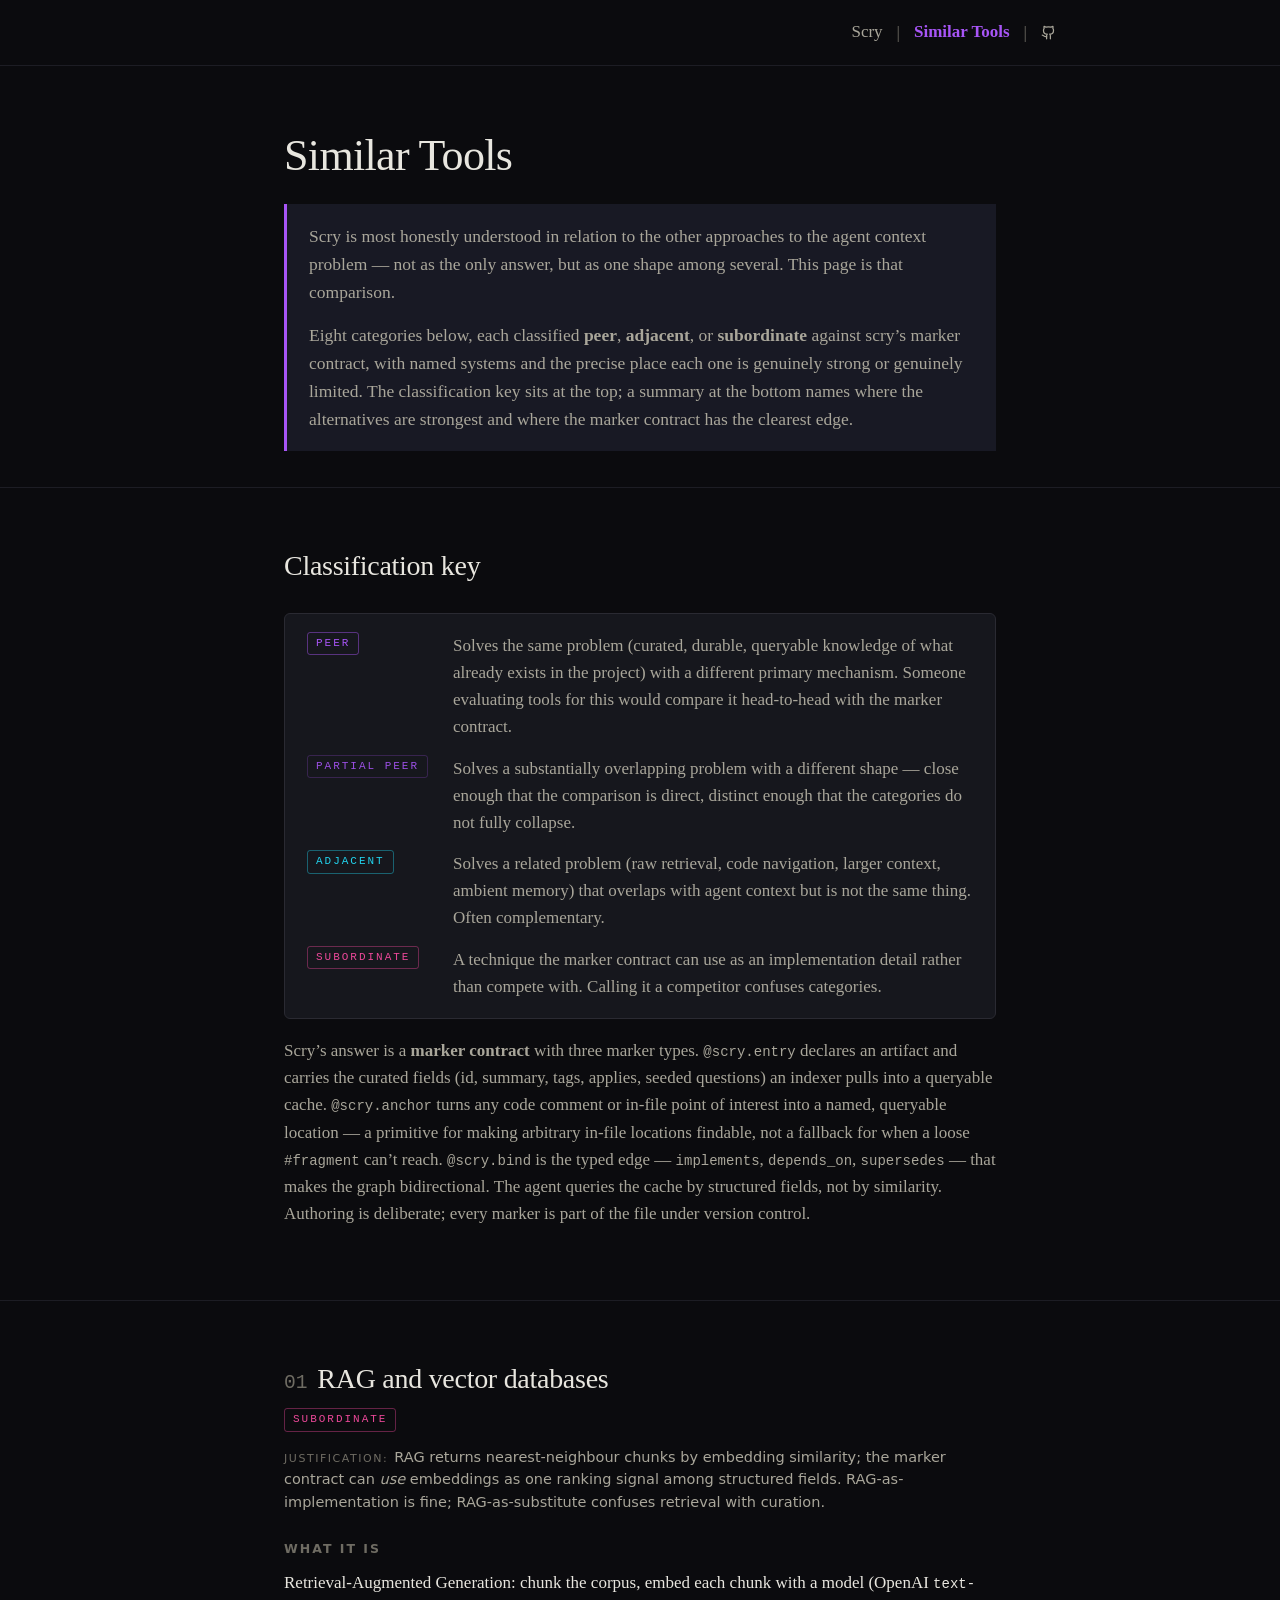
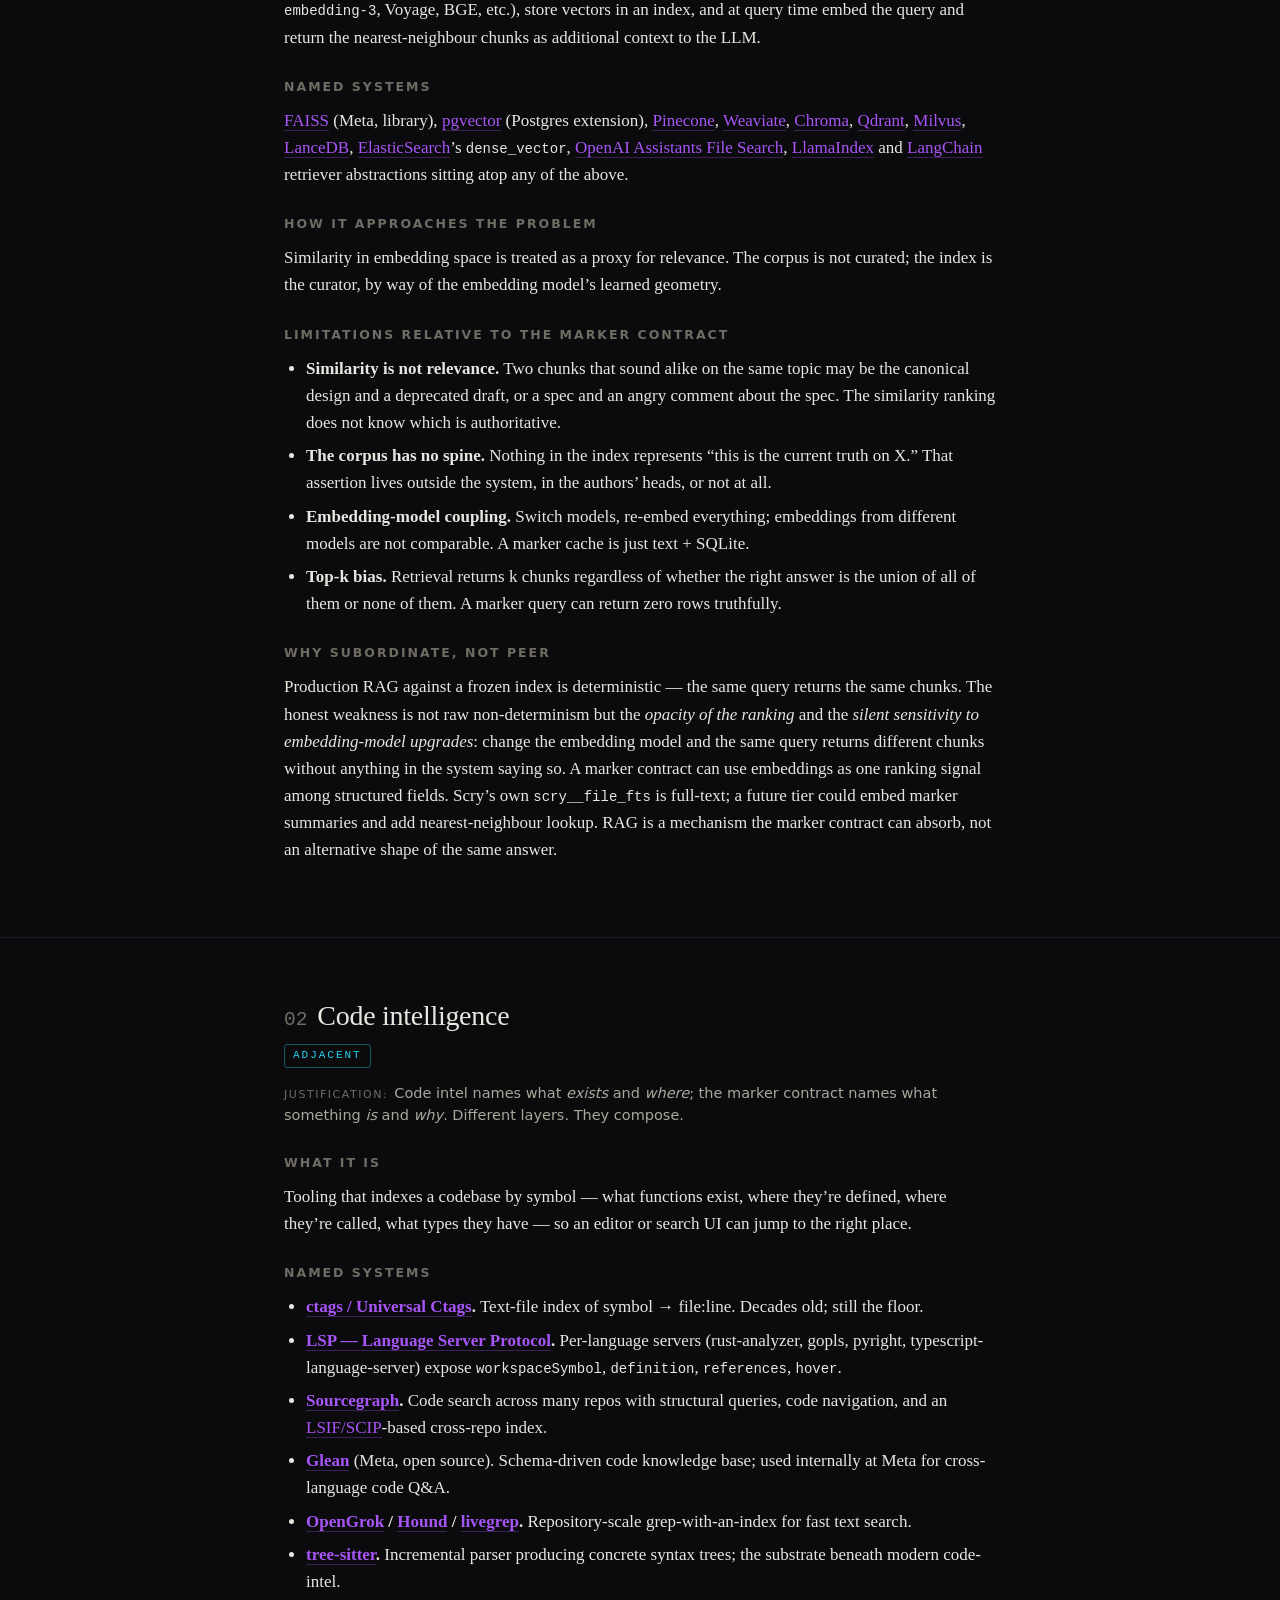
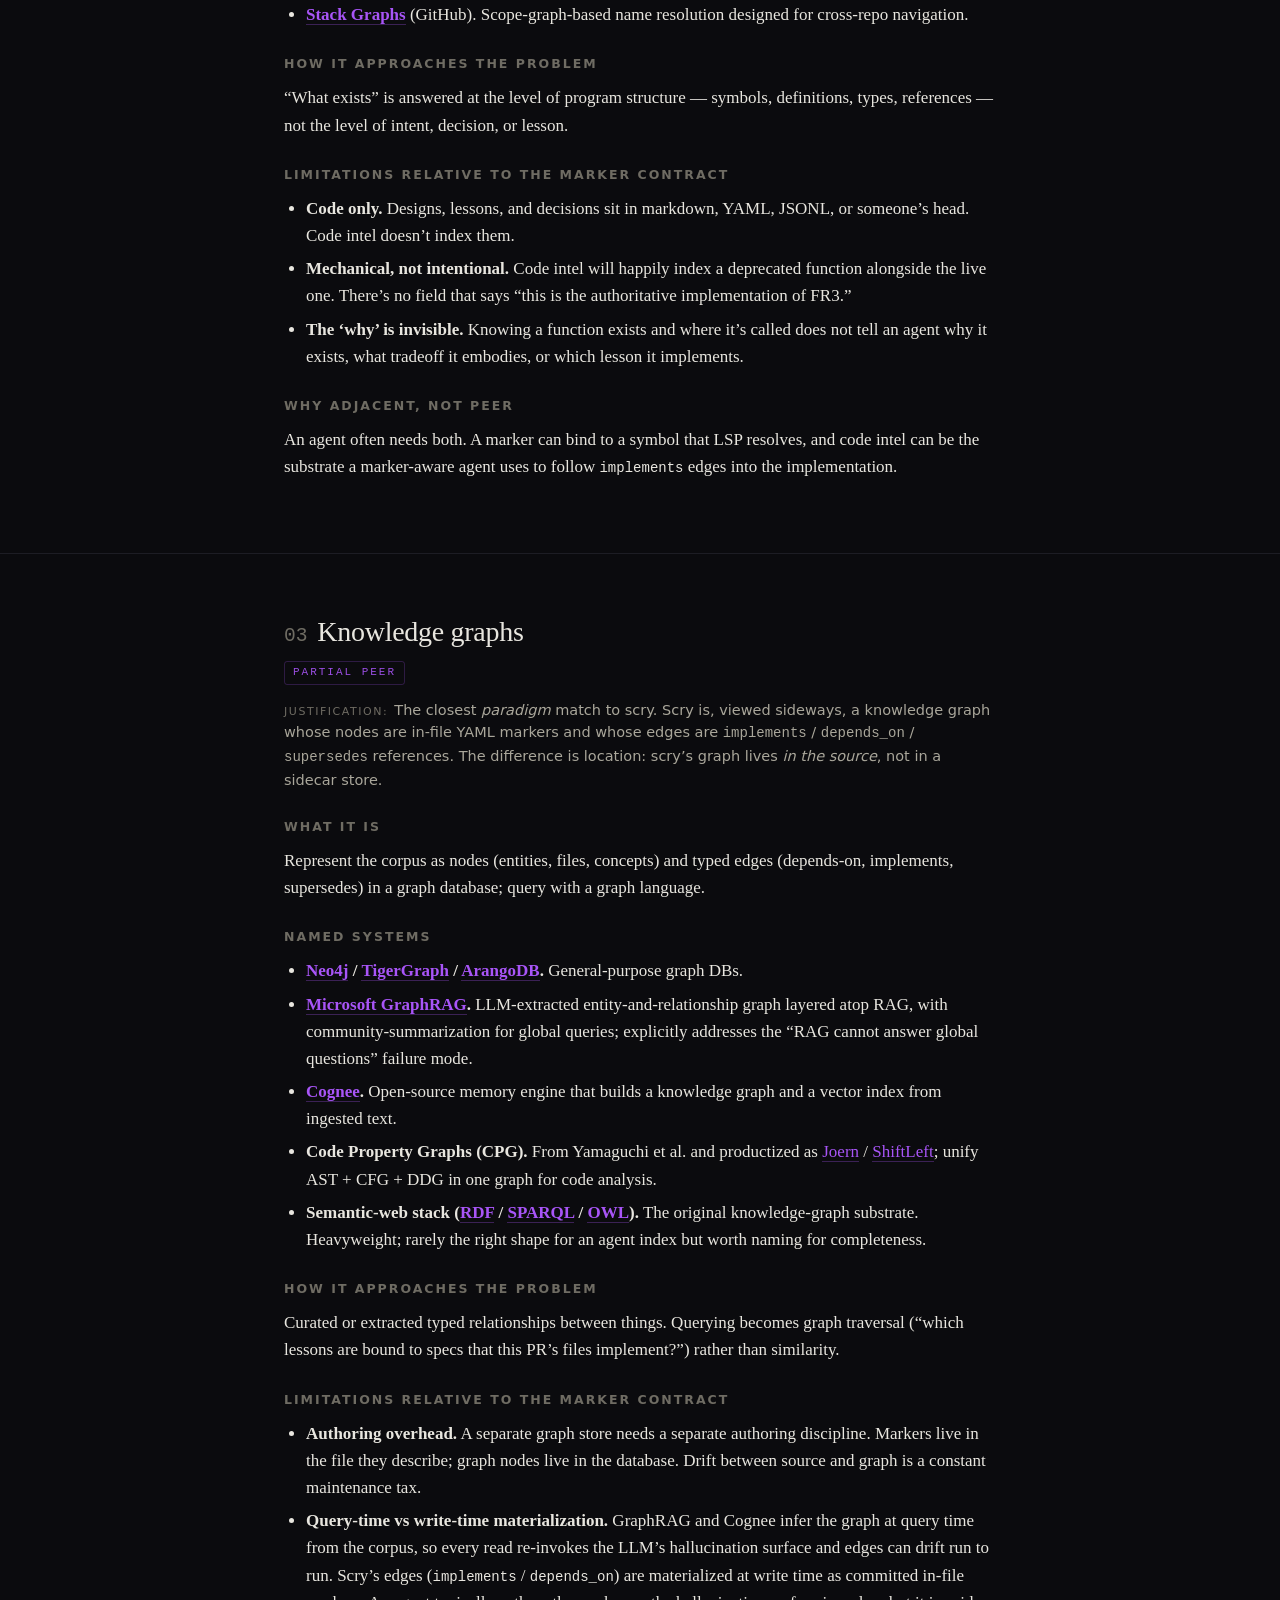
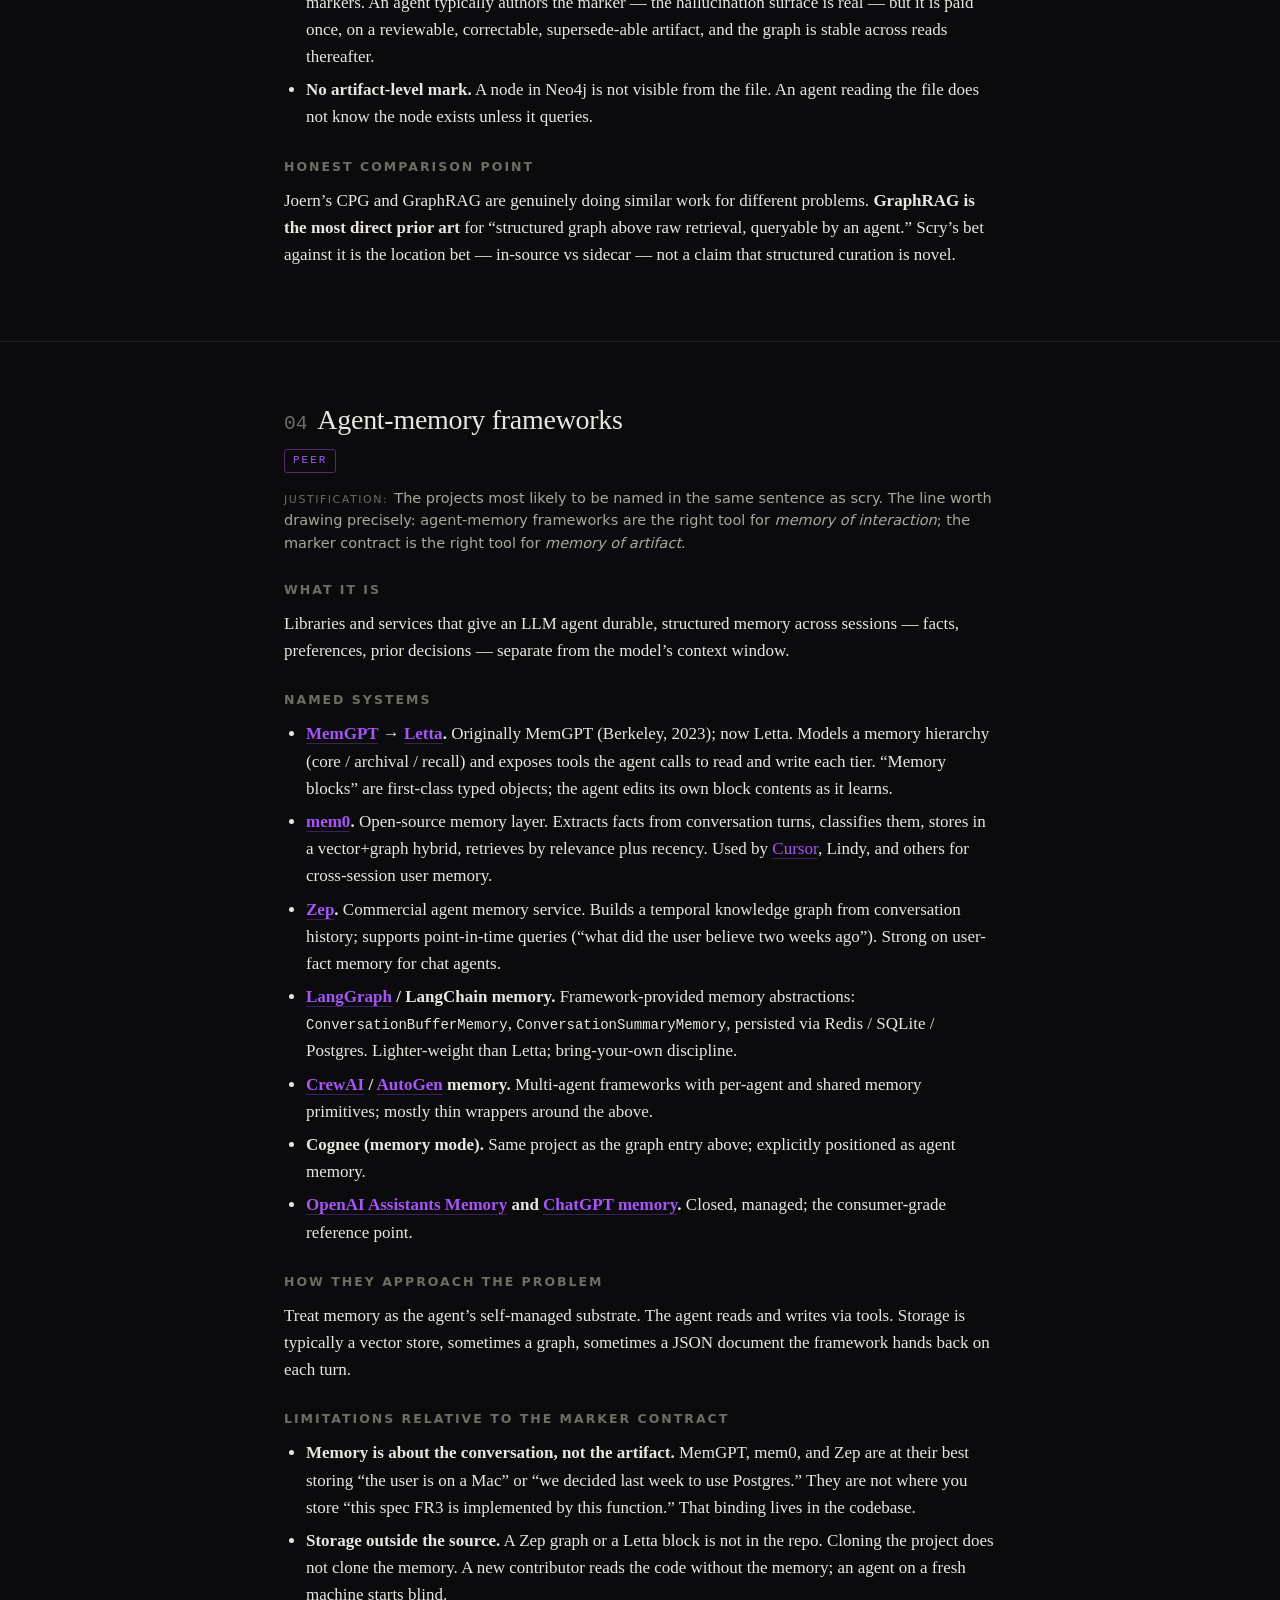
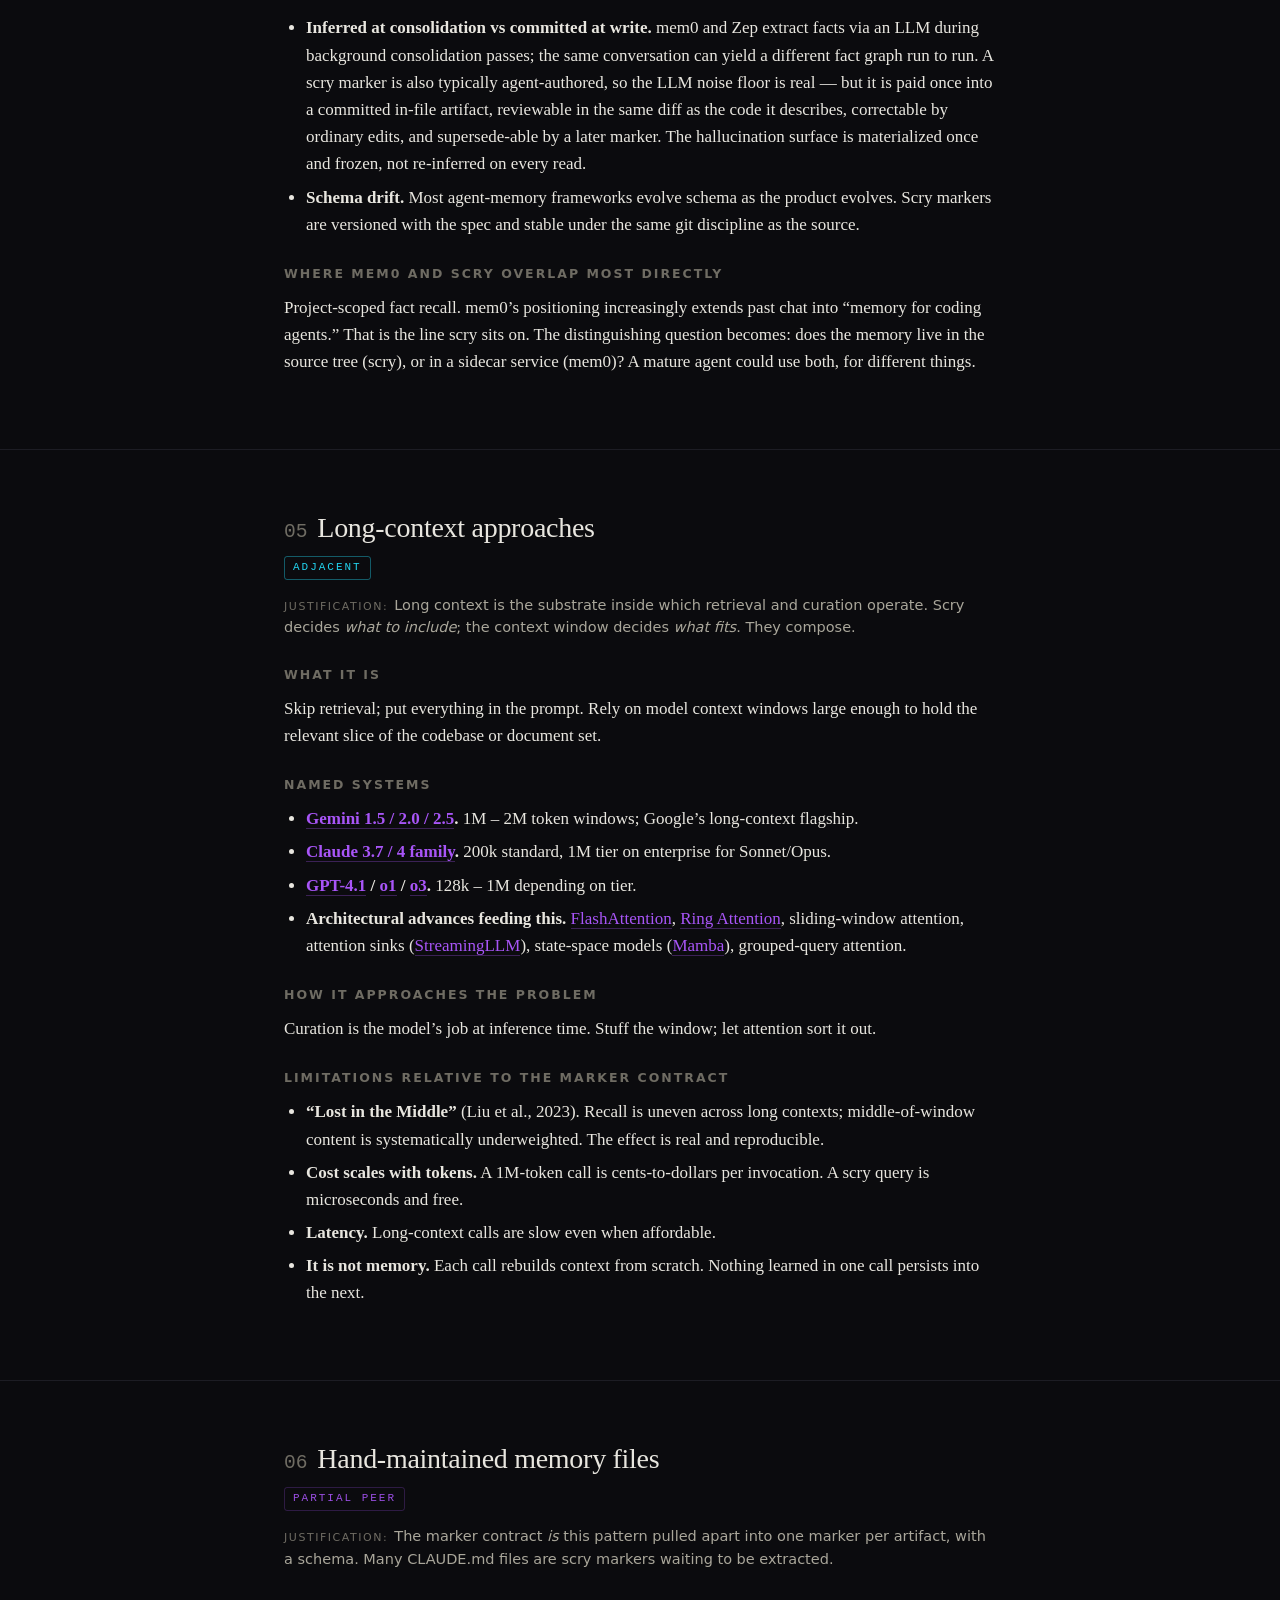
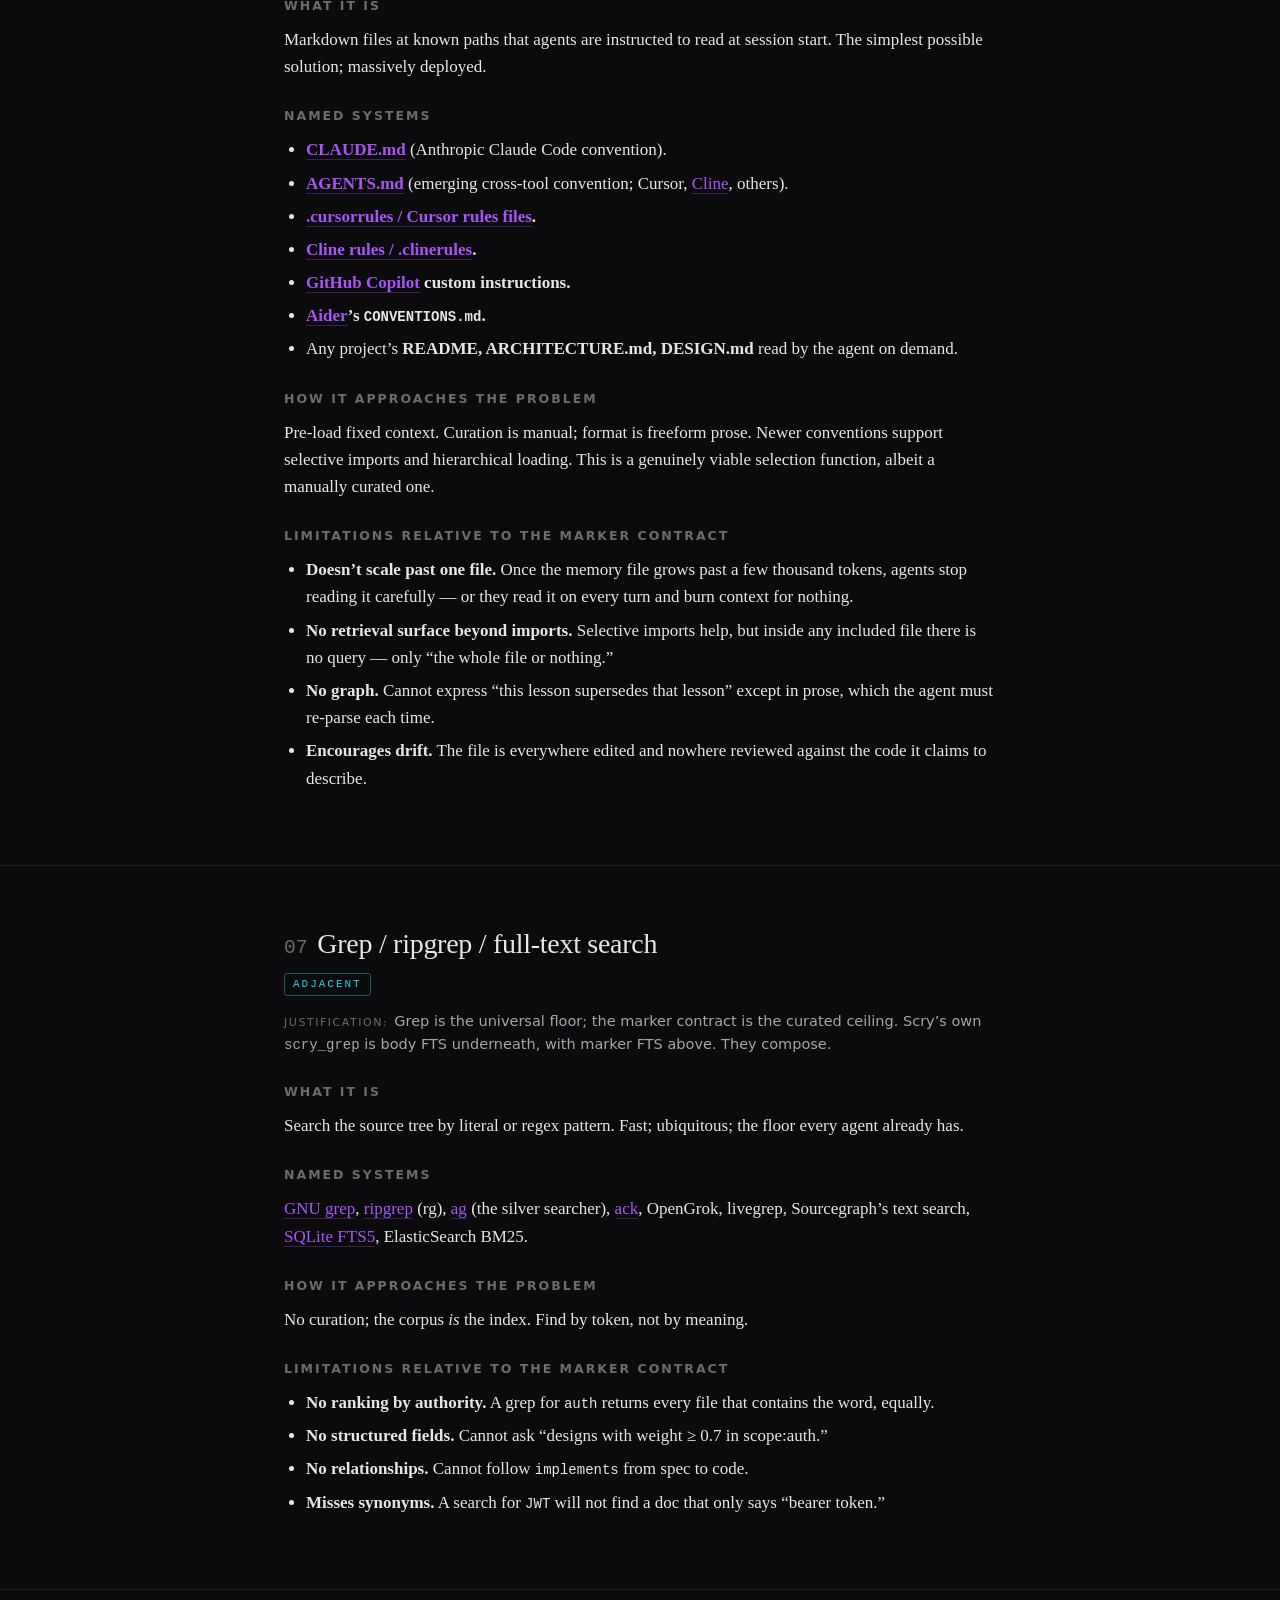
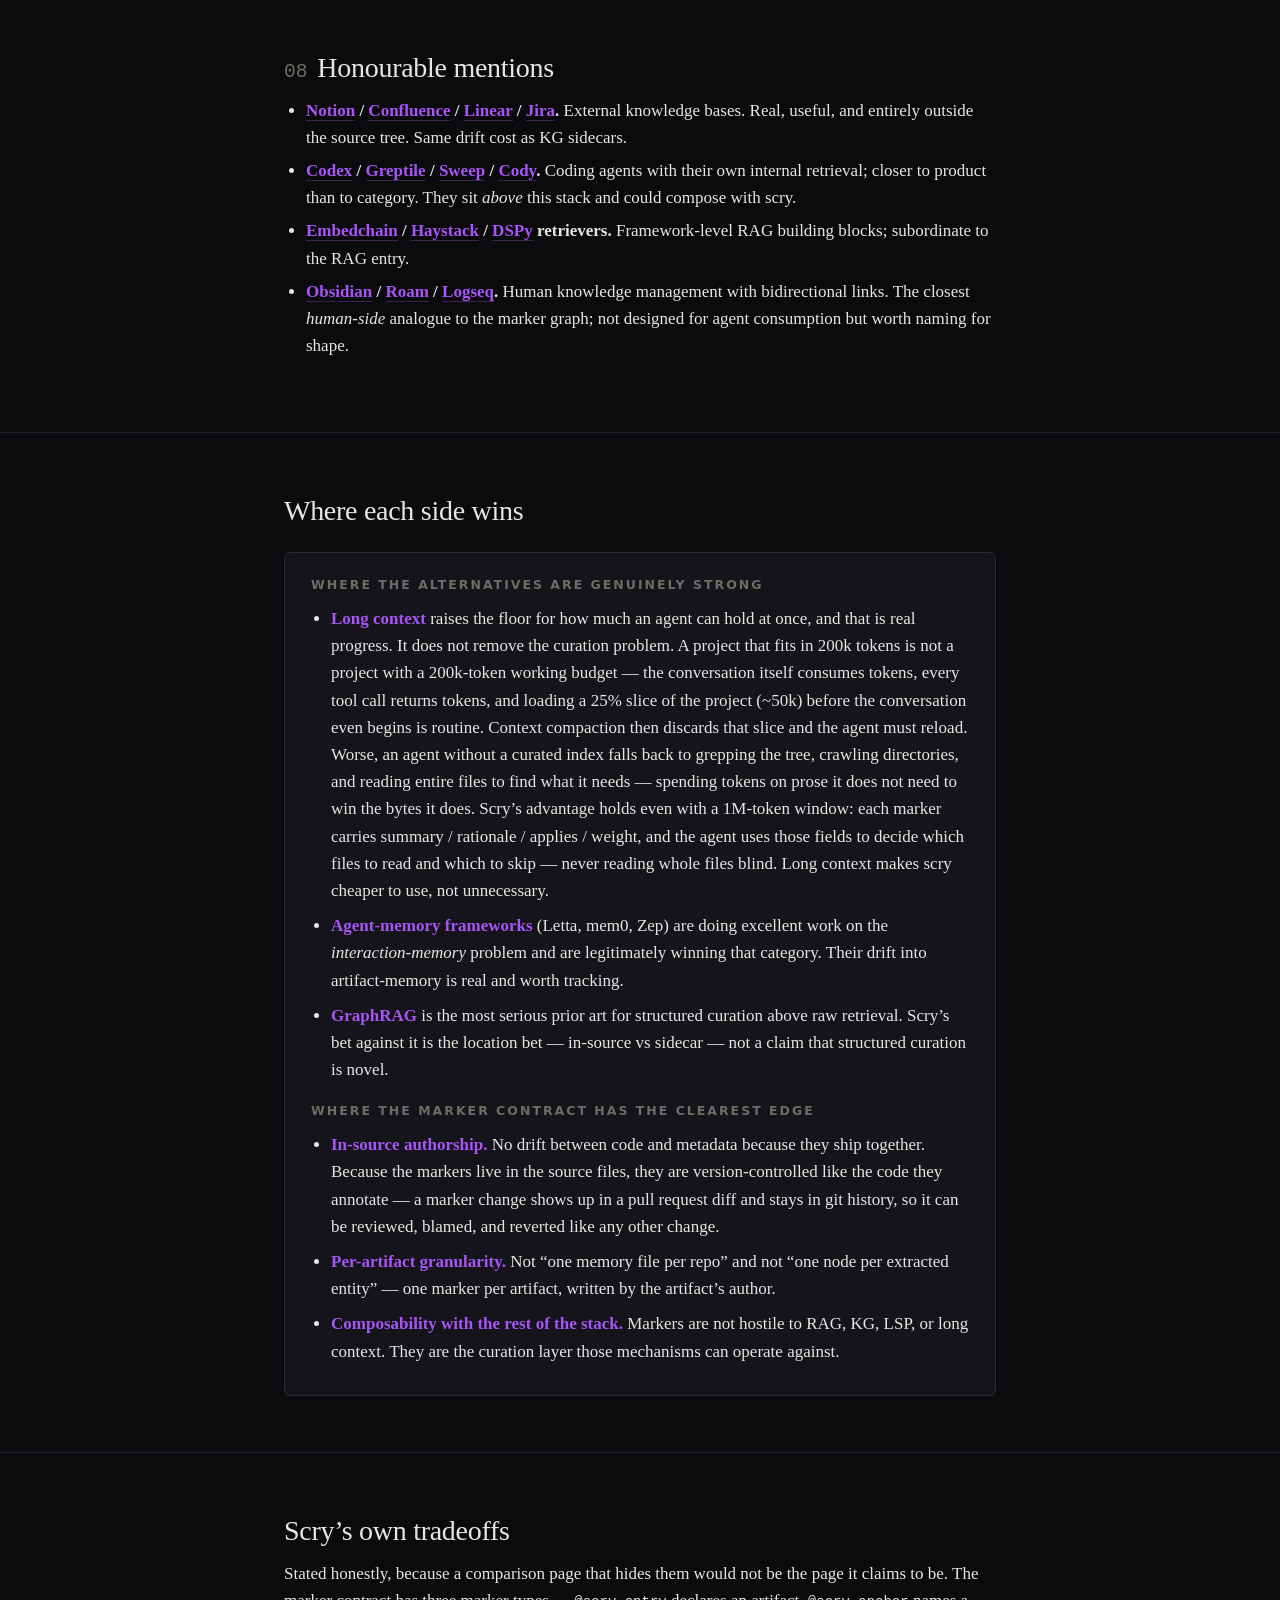
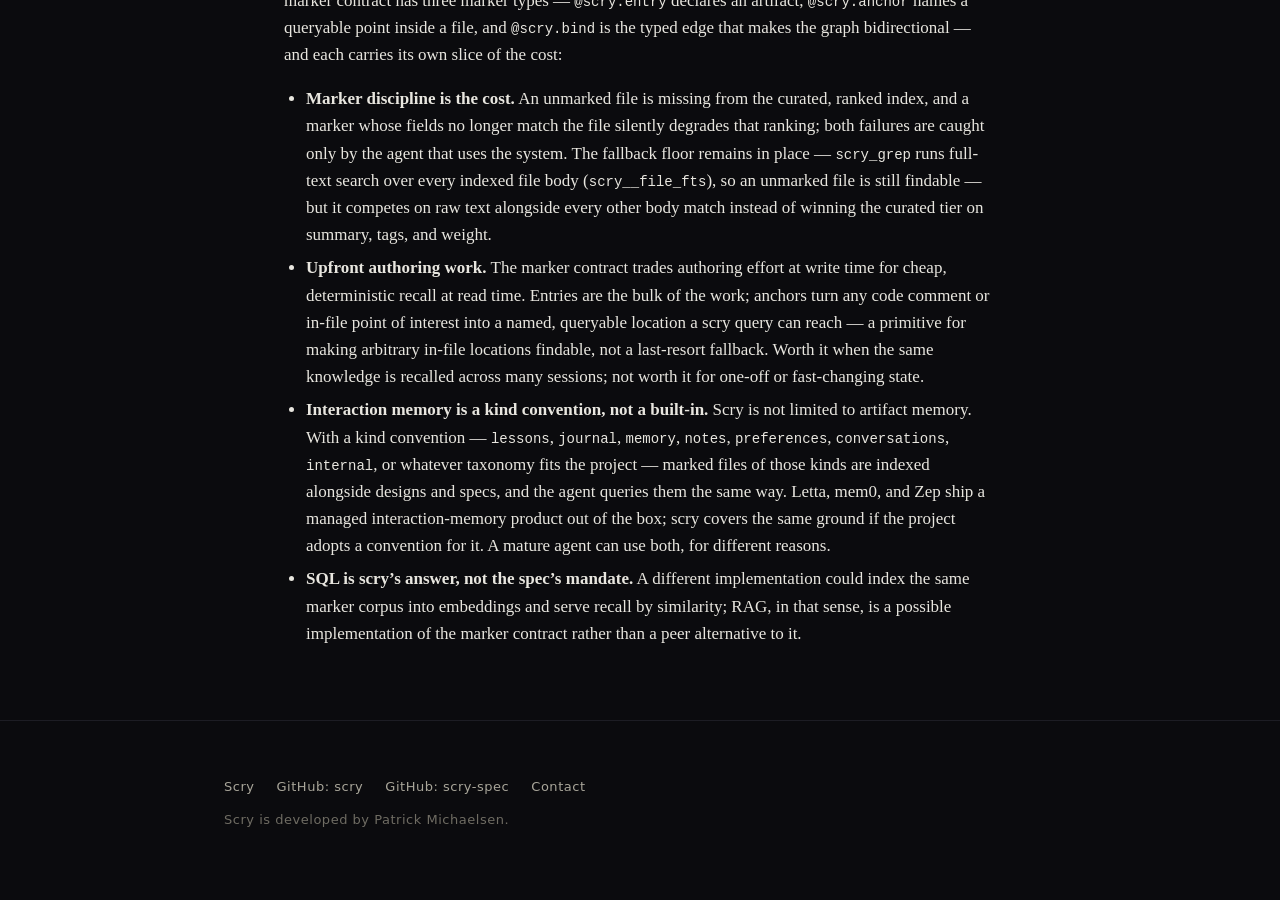
==== commit 75f28842: "fix(nav): vertically center github icon with text items align-items: baseline → center on .navlinks;" ====
--- a/site/similar-tools.html
+++ b/site/similar-tools.html
@@ -68,7 +68,7 @@
   }
   nav.topnav .navlinks {
     display: flex;
-    align-items: baseline;
+    align-items: center;
     gap: clamp(10px, 1.6vw, 14px);
   }
   nav.topnav .navlinks a {
@@ -101,8 +101,8 @@
   }
   nav.topnav .navlinks a.iconlink:hover { color: var(--color-primary); }
   nav.topnav .navlinks a.iconlink svg {
-    width: clamp(16px, 1.9vw, 19px);
-    height: clamp(16px, 1.9vw, 19px);
+    width: clamp(13px, 1.5vw, 15px);
+    height: clamp(13px, 1.5vw, 15px);
     display: block;
   }
   @media (max-width: 480px) {
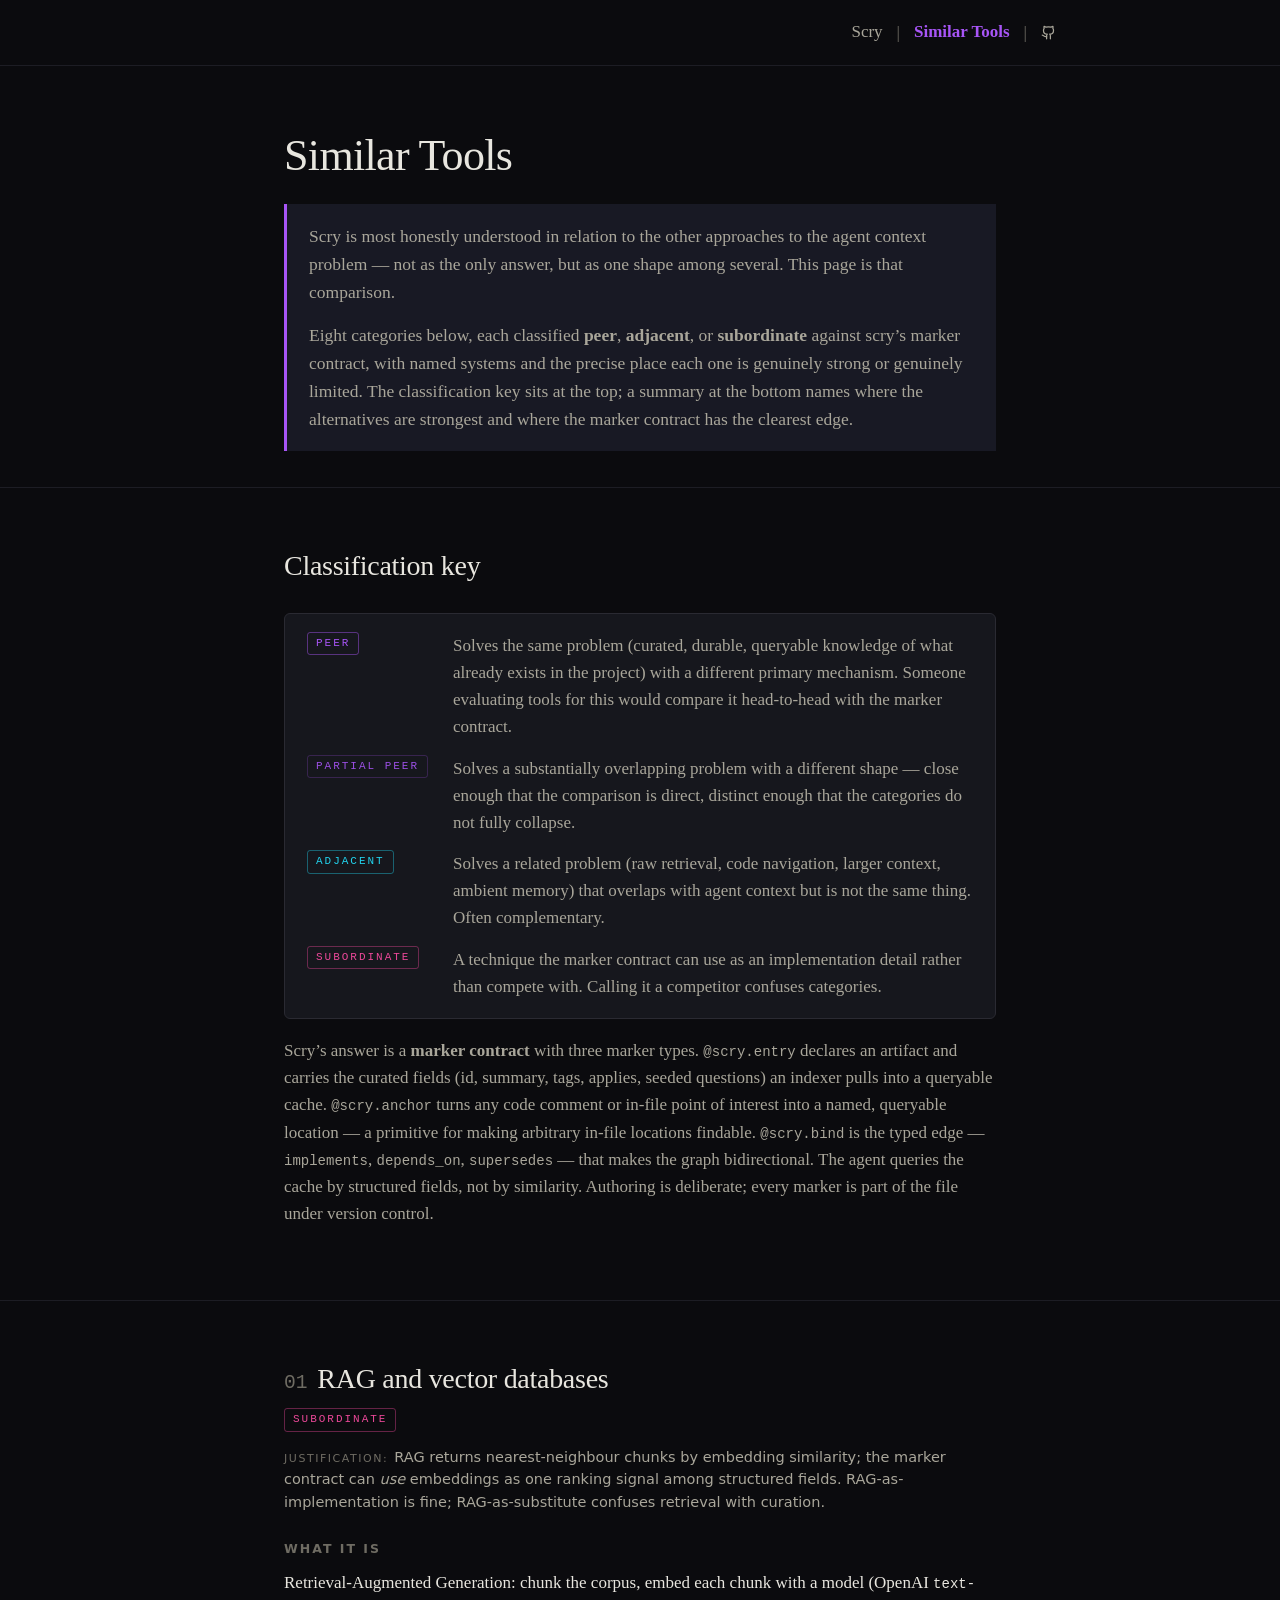
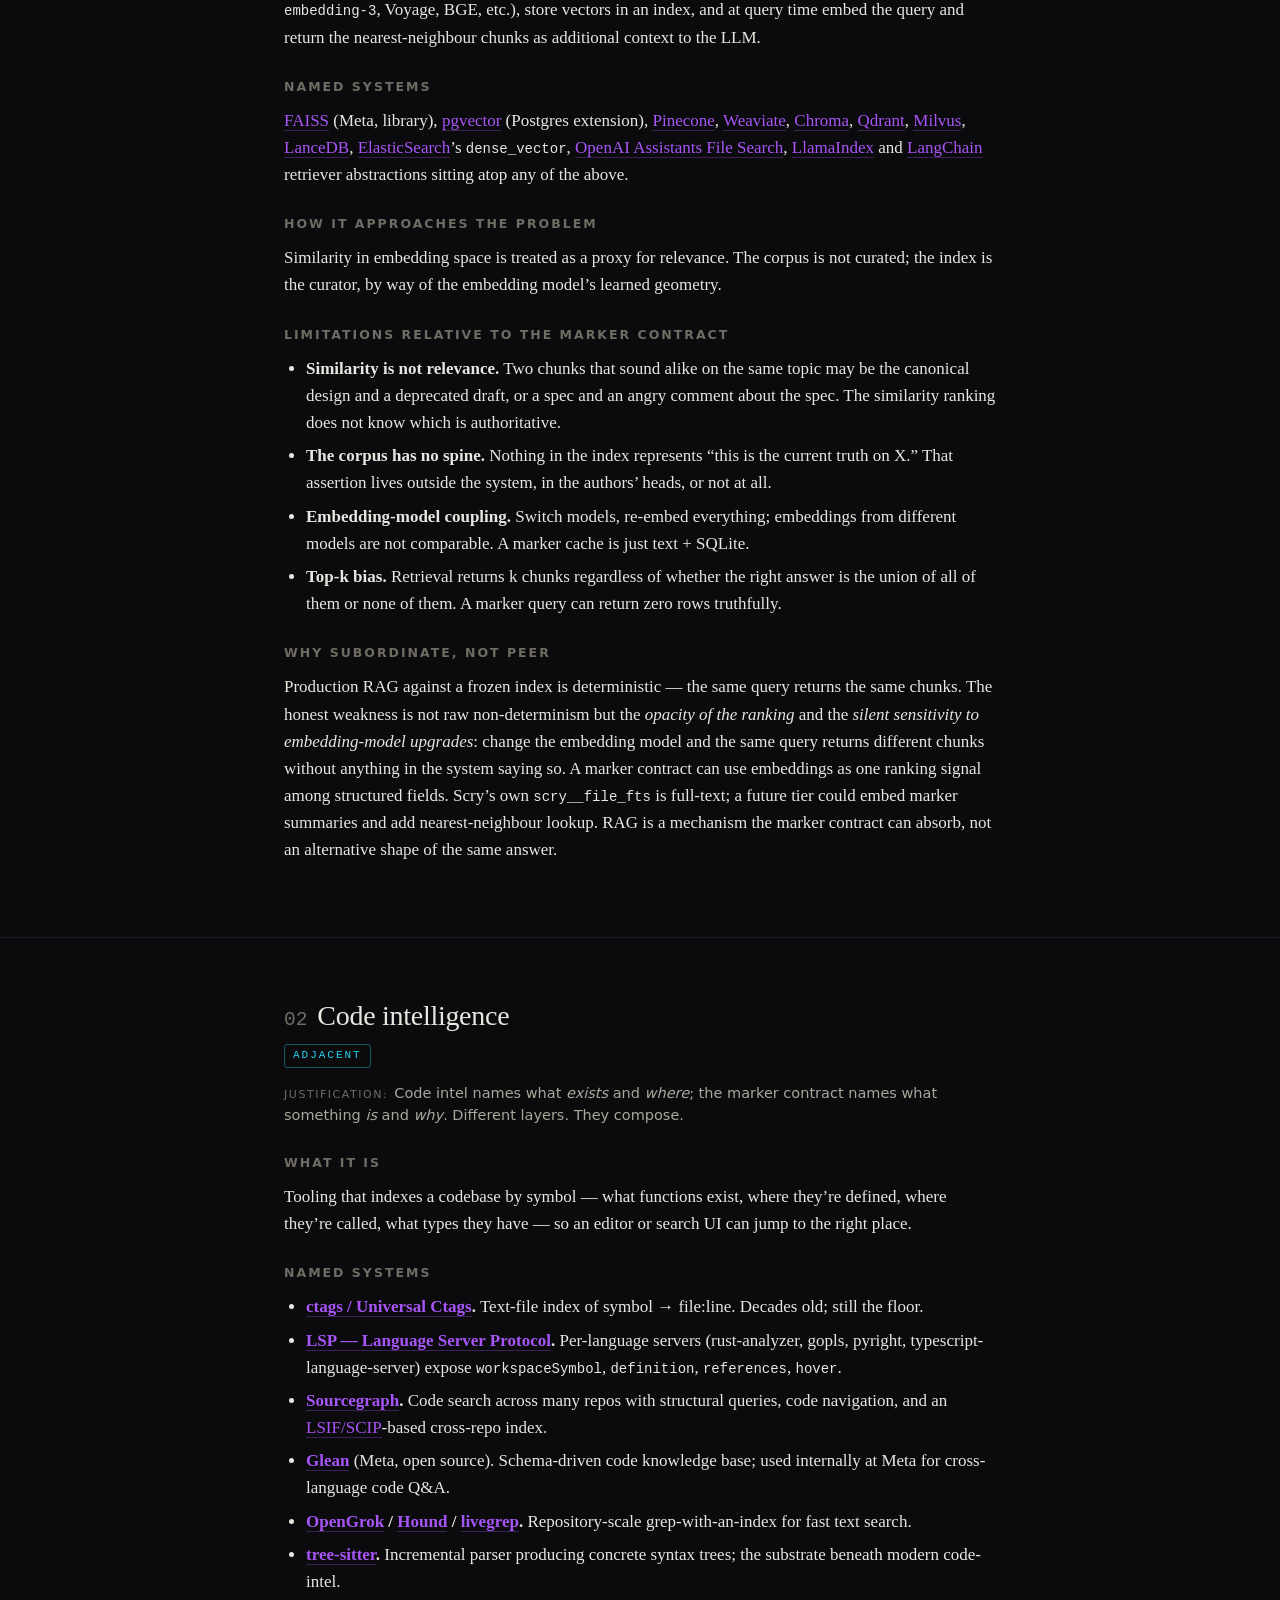
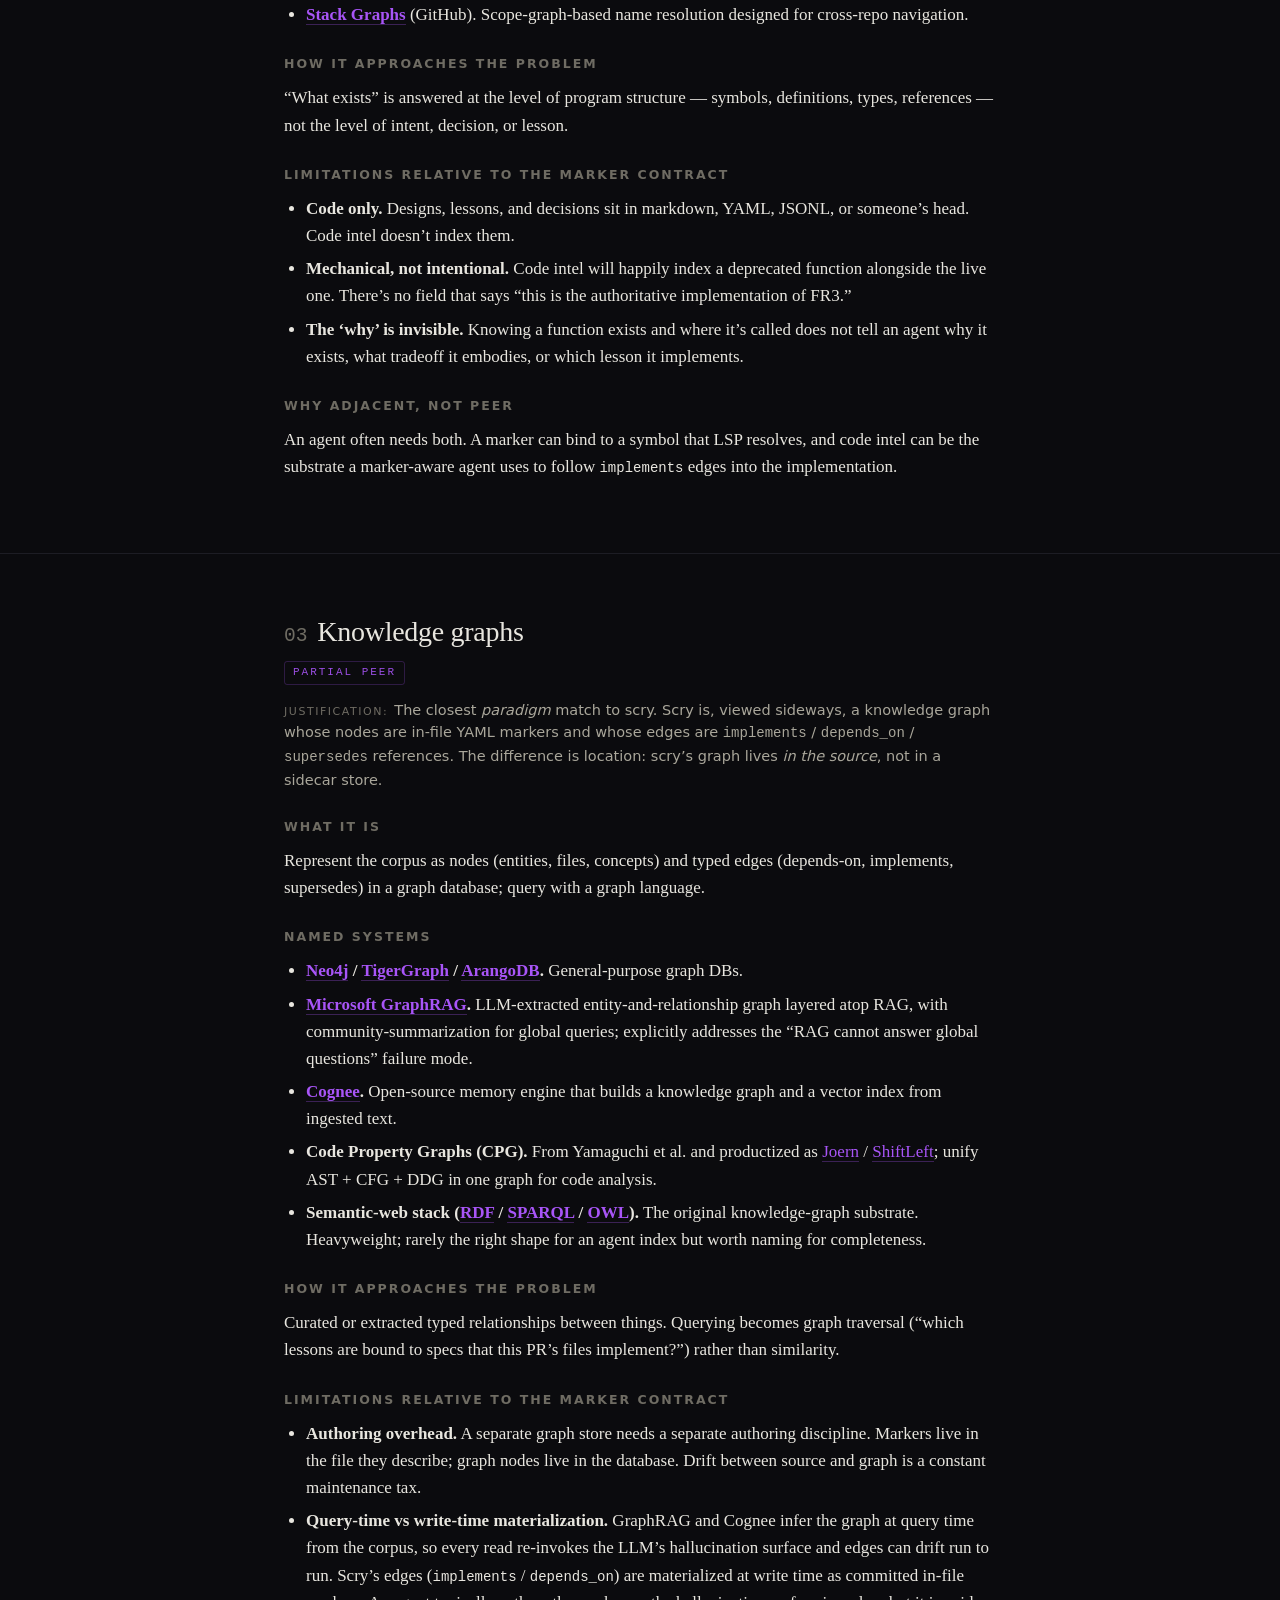
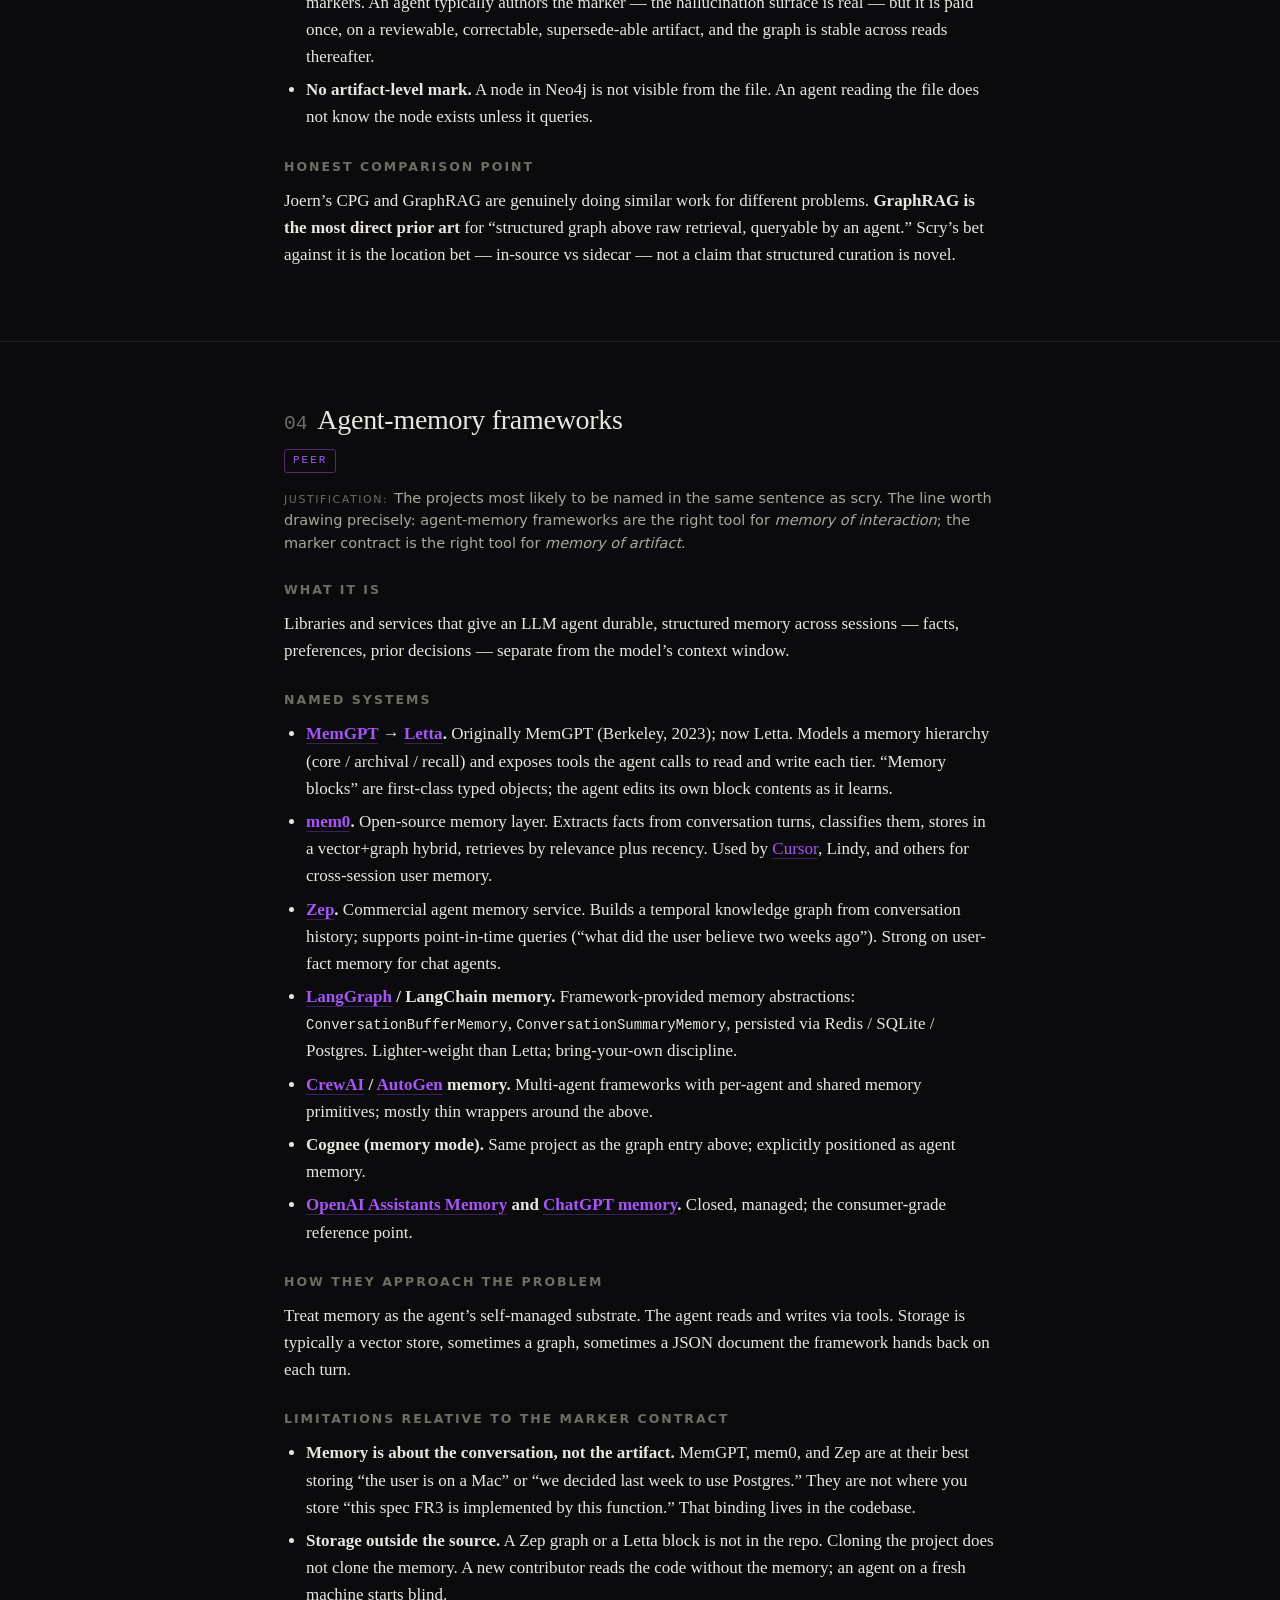
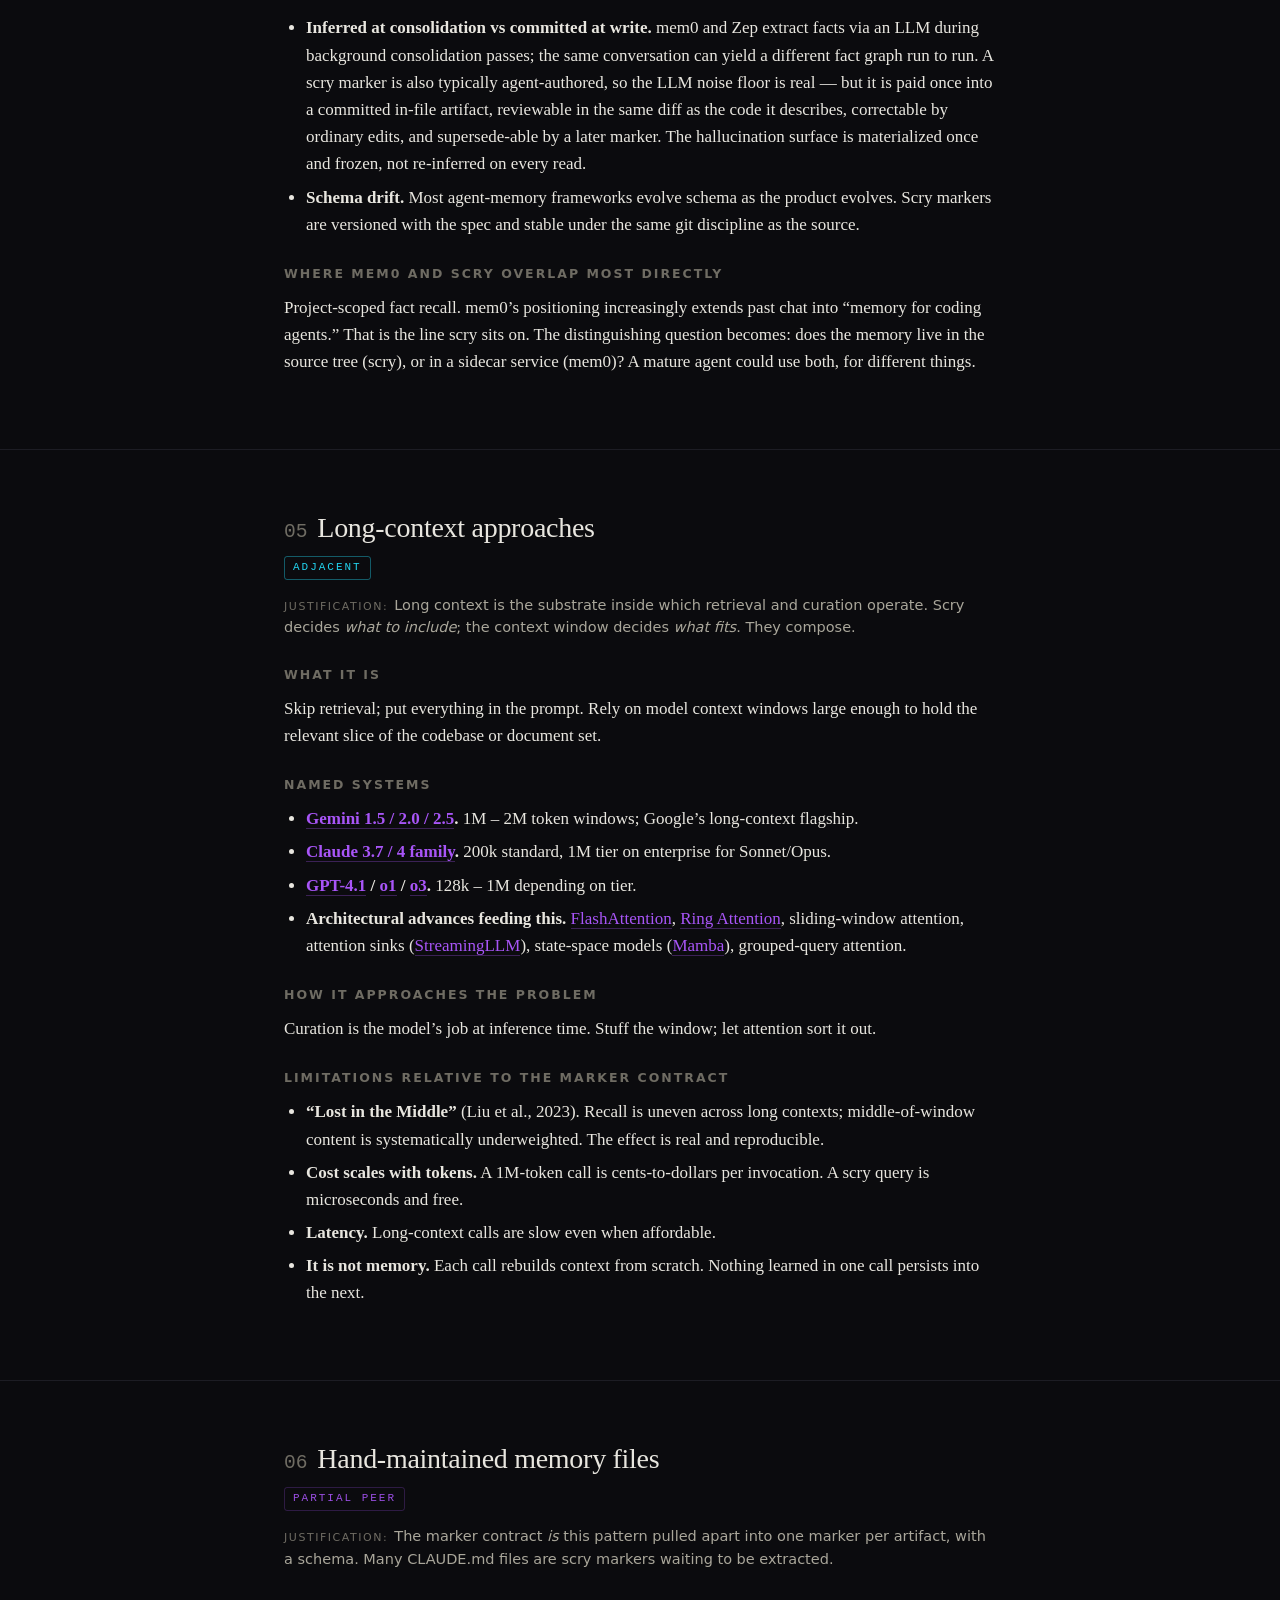
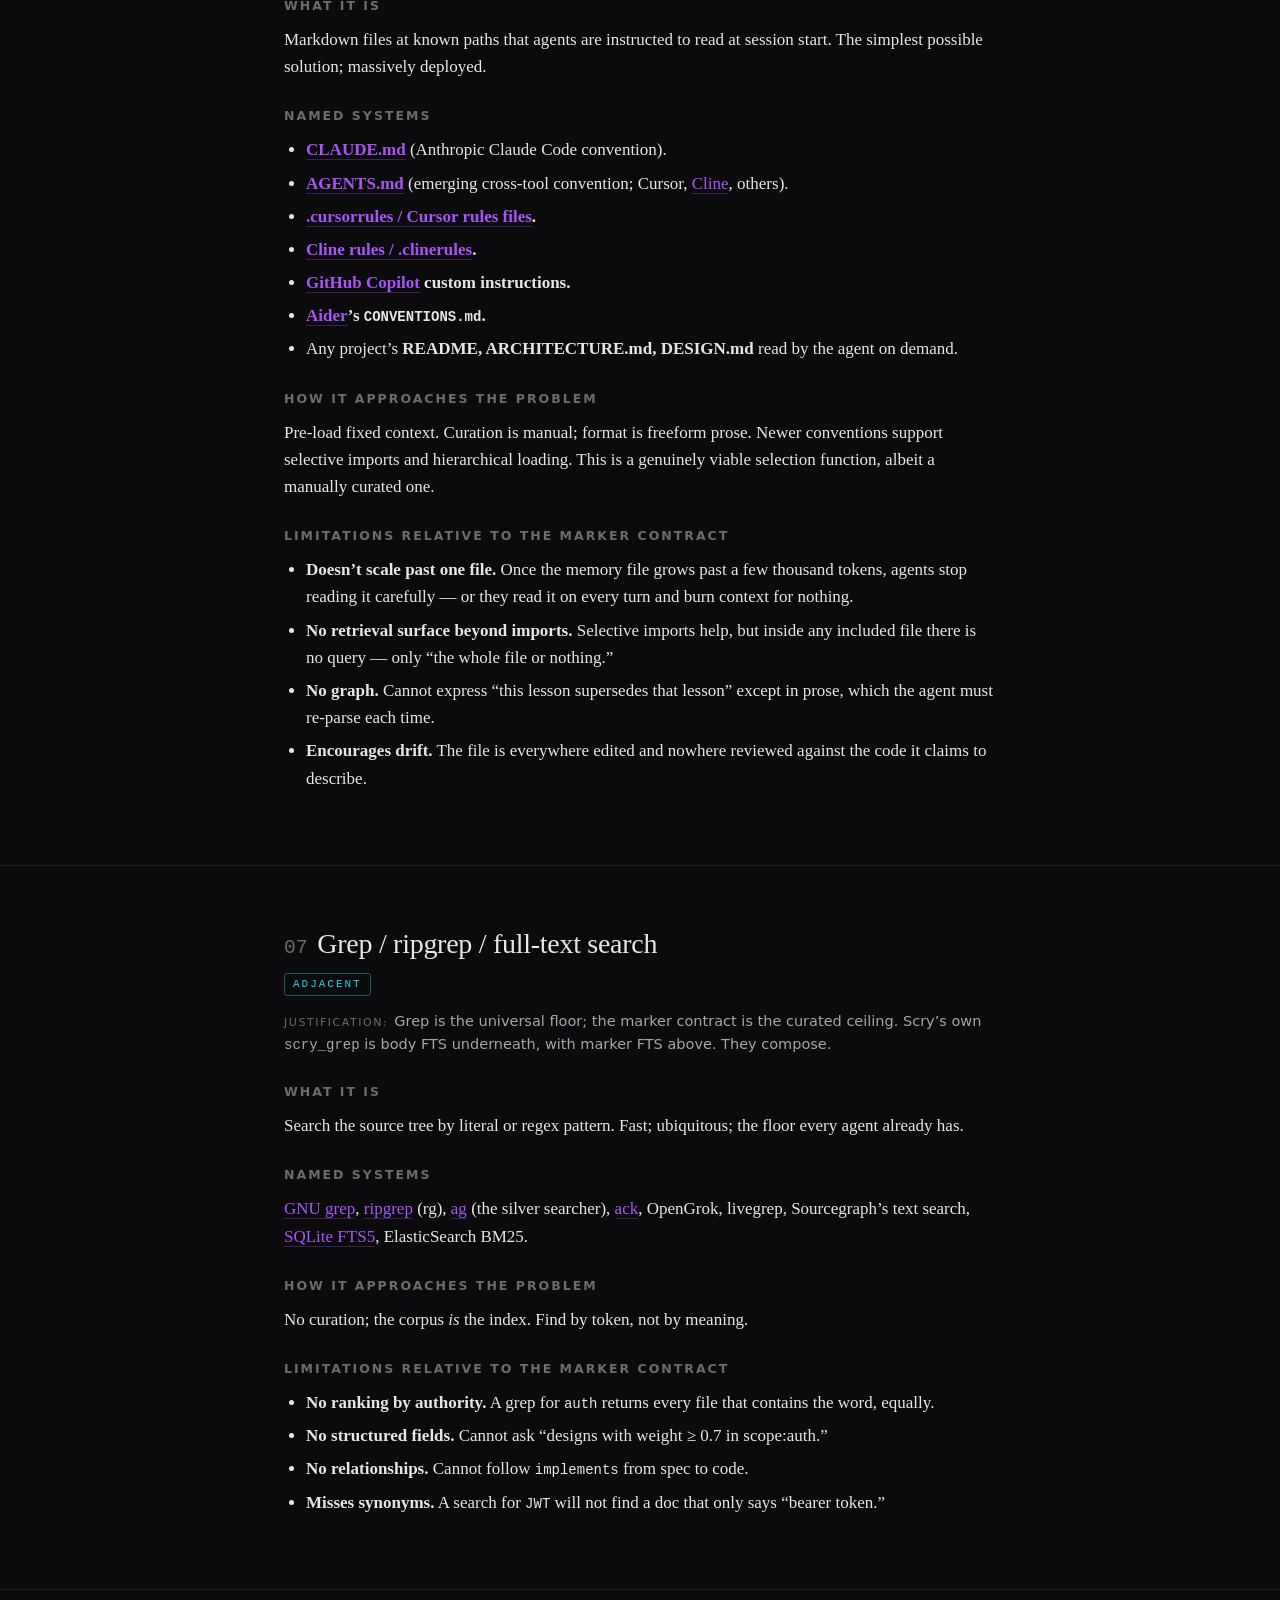
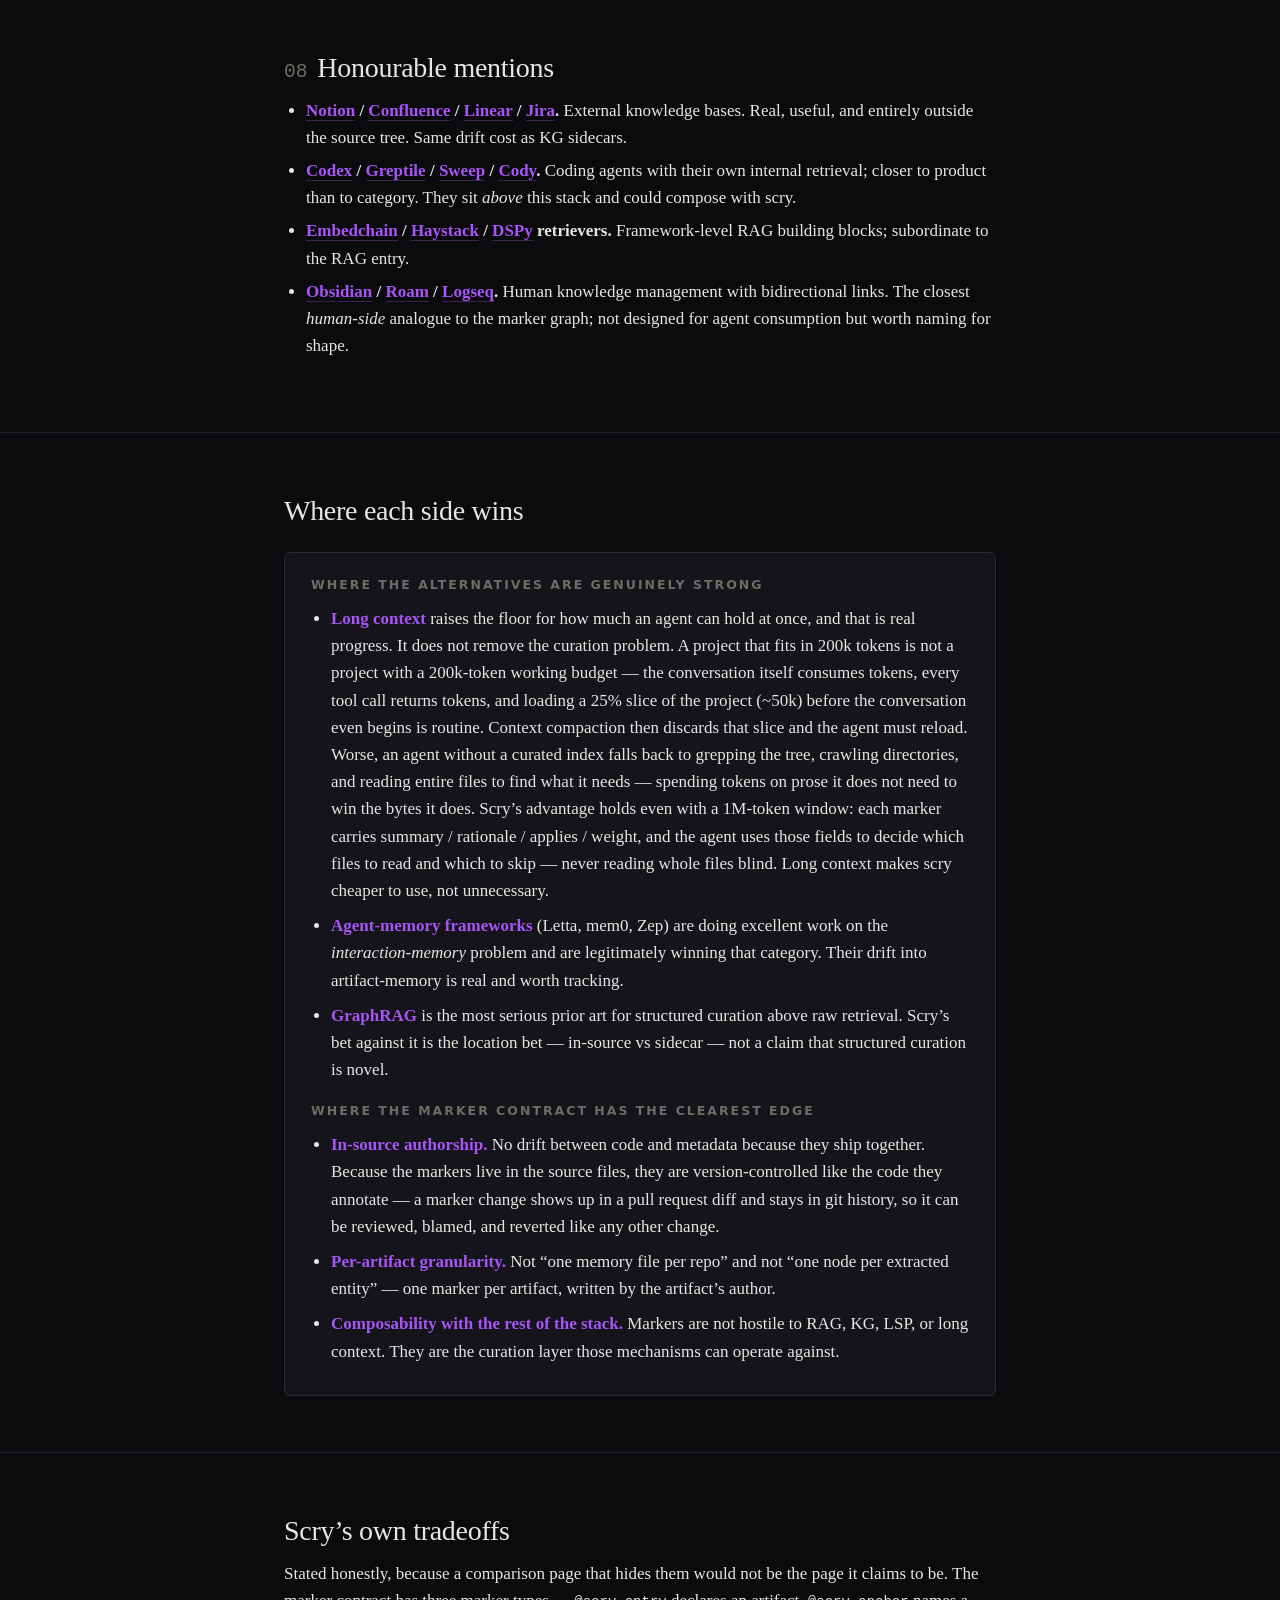
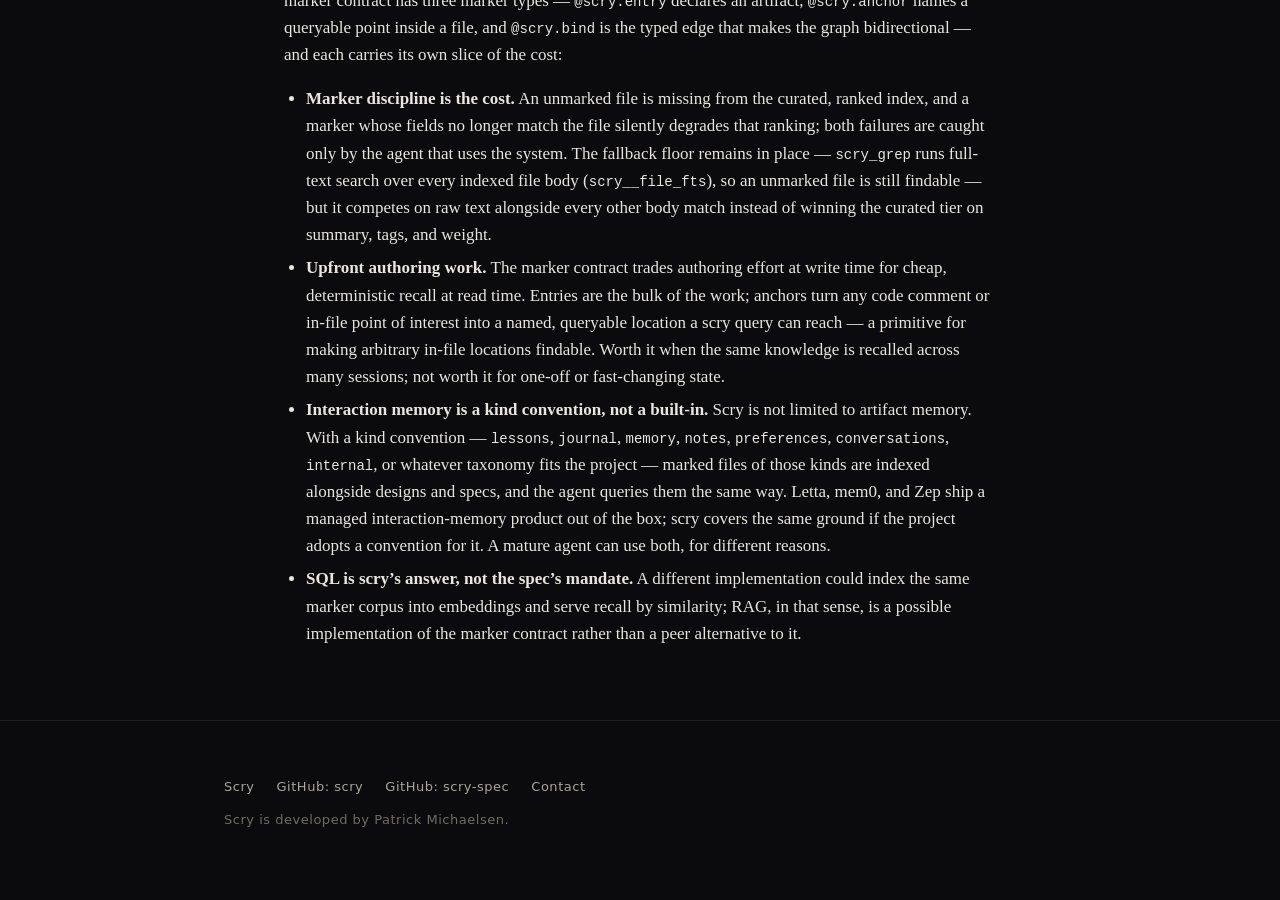
==== commit 405f75a7: "copy(similar-tools): delete 'not a fallback' negation phrases per originator directive" ====
--- a/site/similar-tools.html
+++ b/site/similar-tools.html
@@ -299,7 +299,7 @@
         <li><span class="tag subordinate">Subordinate</span><span>A technique the marker contract can use as an implementation detail rather than compete with. Calling it a competitor confuses categories.</span></li>
       </ul>
     </div>
-    <p style="margin-top: 18px; color: var(--ink-muted);">Scry&rsquo;s answer is a <strong>marker contract</strong> with three marker types. <code>@scry.entry</code> declares an artifact and carries the curated fields (id, summary, tags, applies, seeded questions) an indexer pulls into a queryable cache. <code>@scry.anchor</code> turns any code comment or in-file point of interest into a named, queryable location &mdash; a primitive for making arbitrary in-file locations findable, not a fallback for when a loose <code>#fragment</code> can&rsquo;t reach. <code>@scry.bind</code> is the typed edge &mdash; <code>implements</code>, <code>depends_on</code>, <code>supersedes</code> &mdash; that makes the graph bidirectional. The agent queries the cache by structured fields, not by similarity. Authoring is deliberate; every marker is part of the file under version control.</p>
+    <p style="margin-top: 18px; color: var(--ink-muted);">Scry&rsquo;s answer is a <strong>marker contract</strong> with three marker types. <code>@scry.entry</code> declares an artifact and carries the curated fields (id, summary, tags, applies, seeded questions) an indexer pulls into a queryable cache. <code>@scry.anchor</code> turns any code comment or in-file point of interest into a named, queryable location &mdash; a primitive for making arbitrary in-file locations findable. <code>@scry.bind</code> is the typed edge &mdash; <code>implements</code>, <code>depends_on</code>, <code>supersedes</code> &mdash; that makes the graph bidirectional. The agent queries the cache by structured fields, not by similarity. Authoring is deliberate; every marker is part of the file under version control.</p>
   </div>
 </section>
 
@@ -575,7 +575,7 @@
     <p>Stated honestly, because a comparison page that hides them would not be the page it claims to be. The marker contract has three marker types &mdash; <code>@scry.entry</code> declares an artifact, <code>@scry.anchor</code> names a queryable point inside a file, and <code>@scry.bind</code> is the typed edge that makes the graph bidirectional &mdash; and each carries its own slice of the cost:</p>
     <ul class="plain">
       <li><strong>Marker discipline is the cost.</strong> An unmarked file is missing from the curated, ranked index, and a marker whose fields no longer match the file silently degrades that ranking; both failures are caught only by the agent that uses the system. The fallback floor remains in place &mdash; <code>scry_grep</code> runs full-text search over every indexed file body (<code>scry__file_fts</code>), so an unmarked file is still findable &mdash; but it competes on raw text alongside every other body match instead of winning the curated tier on summary, tags, and weight.</li>
-      <li><strong>Upfront authoring work.</strong> The marker contract trades authoring effort at write time for cheap, deterministic recall at read time. Entries are the bulk of the work; anchors turn any code comment or in-file point of interest into a named, queryable location a scry query can reach &mdash; a primitive for making arbitrary in-file locations findable, not a last-resort fallback. Worth it when the same knowledge is recalled across many sessions; not worth it for one-off or fast-changing state.</li>
+      <li><strong>Upfront authoring work.</strong> The marker contract trades authoring effort at write time for cheap, deterministic recall at read time. Entries are the bulk of the work; anchors turn any code comment or in-file point of interest into a named, queryable location a scry query can reach &mdash; a primitive for making arbitrary in-file locations findable. Worth it when the same knowledge is recalled across many sessions; not worth it for one-off or fast-changing state.</li>
       <li><strong>Interaction memory is a kind convention, not a built-in.</strong> Scry is not limited to artifact memory. With a kind convention &mdash; <code>lessons</code>, <code>journal</code>, <code>memory</code>, <code>notes</code>, <code>preferences</code>, <code>conversations</code>, <code>internal</code>, or whatever taxonomy fits the project &mdash; marked files of those kinds are indexed alongside designs and specs, and the agent queries them the same way. Letta, mem0, and Zep ship a managed interaction-memory product out of the box; scry covers the same ground if the project adopts a convention for it. A mature agent can use both, for different reasons.</li>
       <li><strong>SQL is scry&rsquo;s answer, not the spec&rsquo;s mandate.</strong> A different implementation could index the same marker corpus into embeddings and serve recall by similarity; RAG, in that sense, is a possible implementation of the marker contract rather than a peer alternative to it.</li>
     </ul>
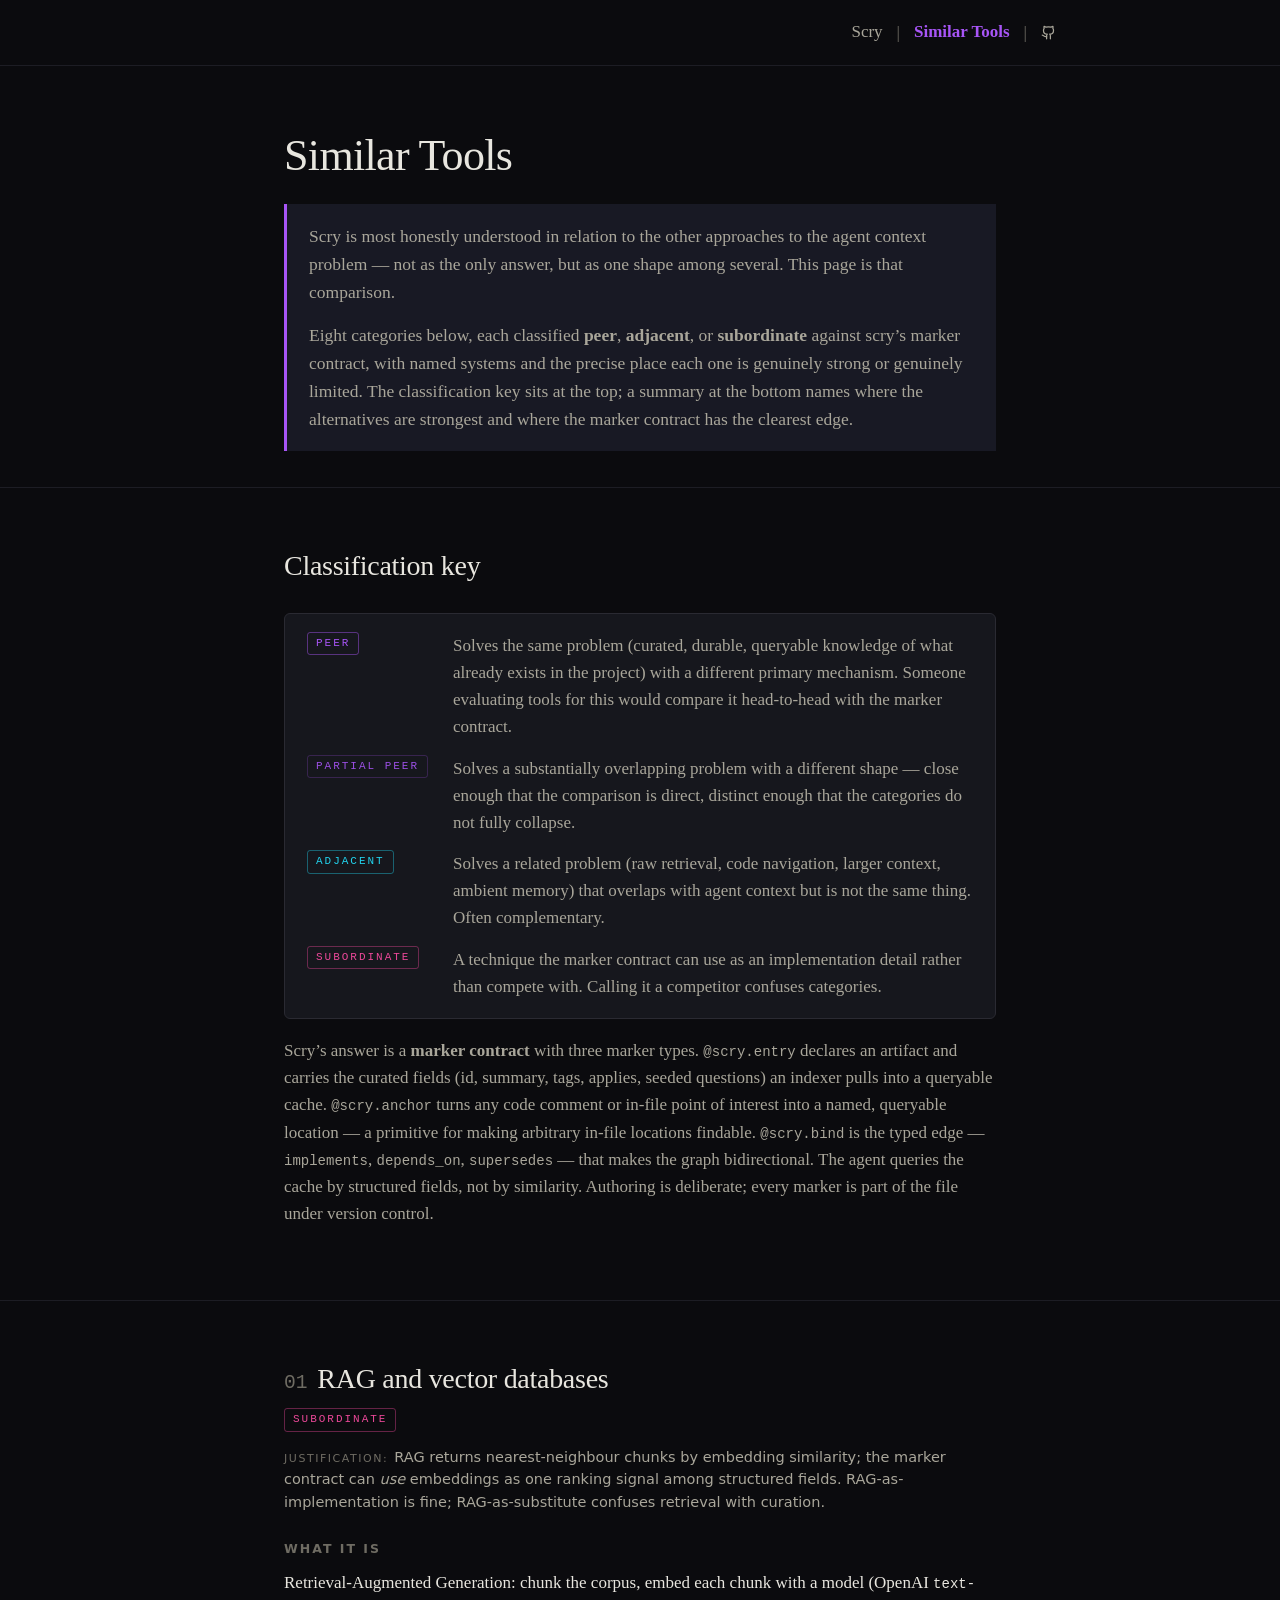
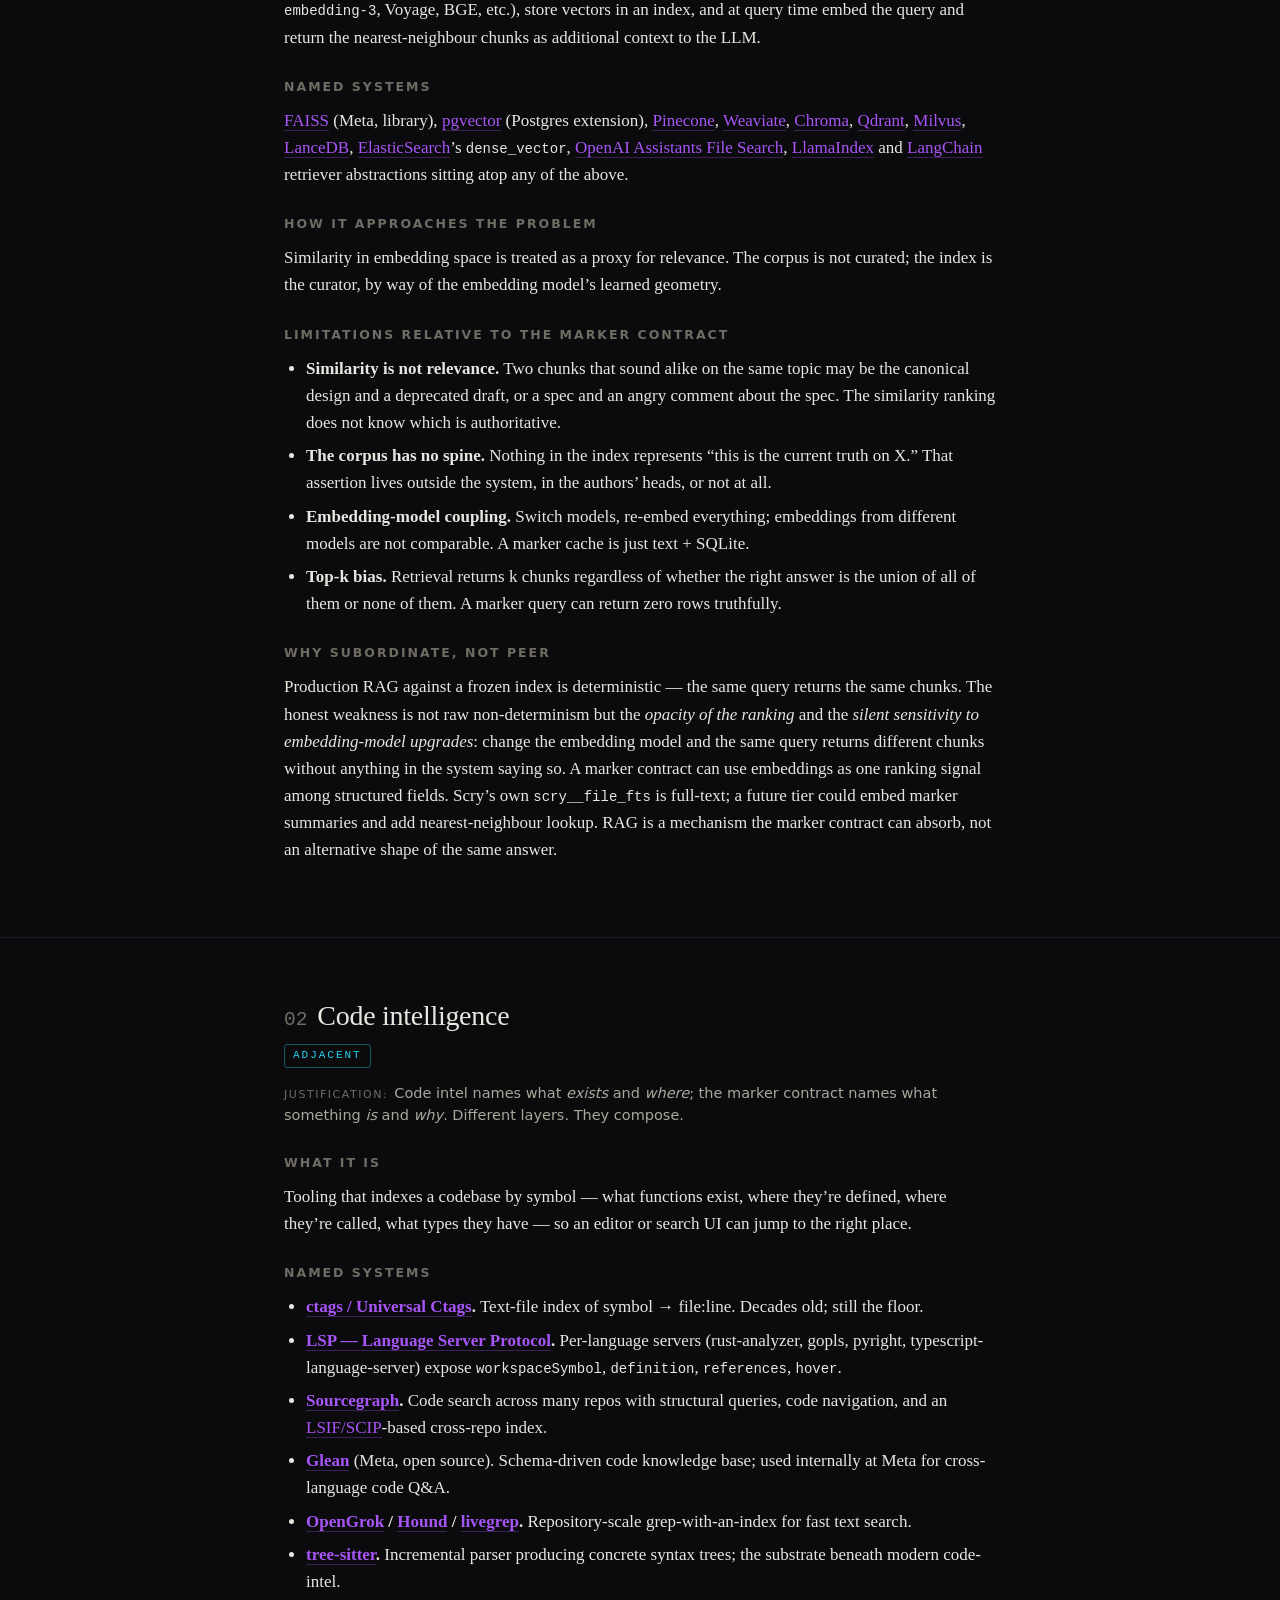
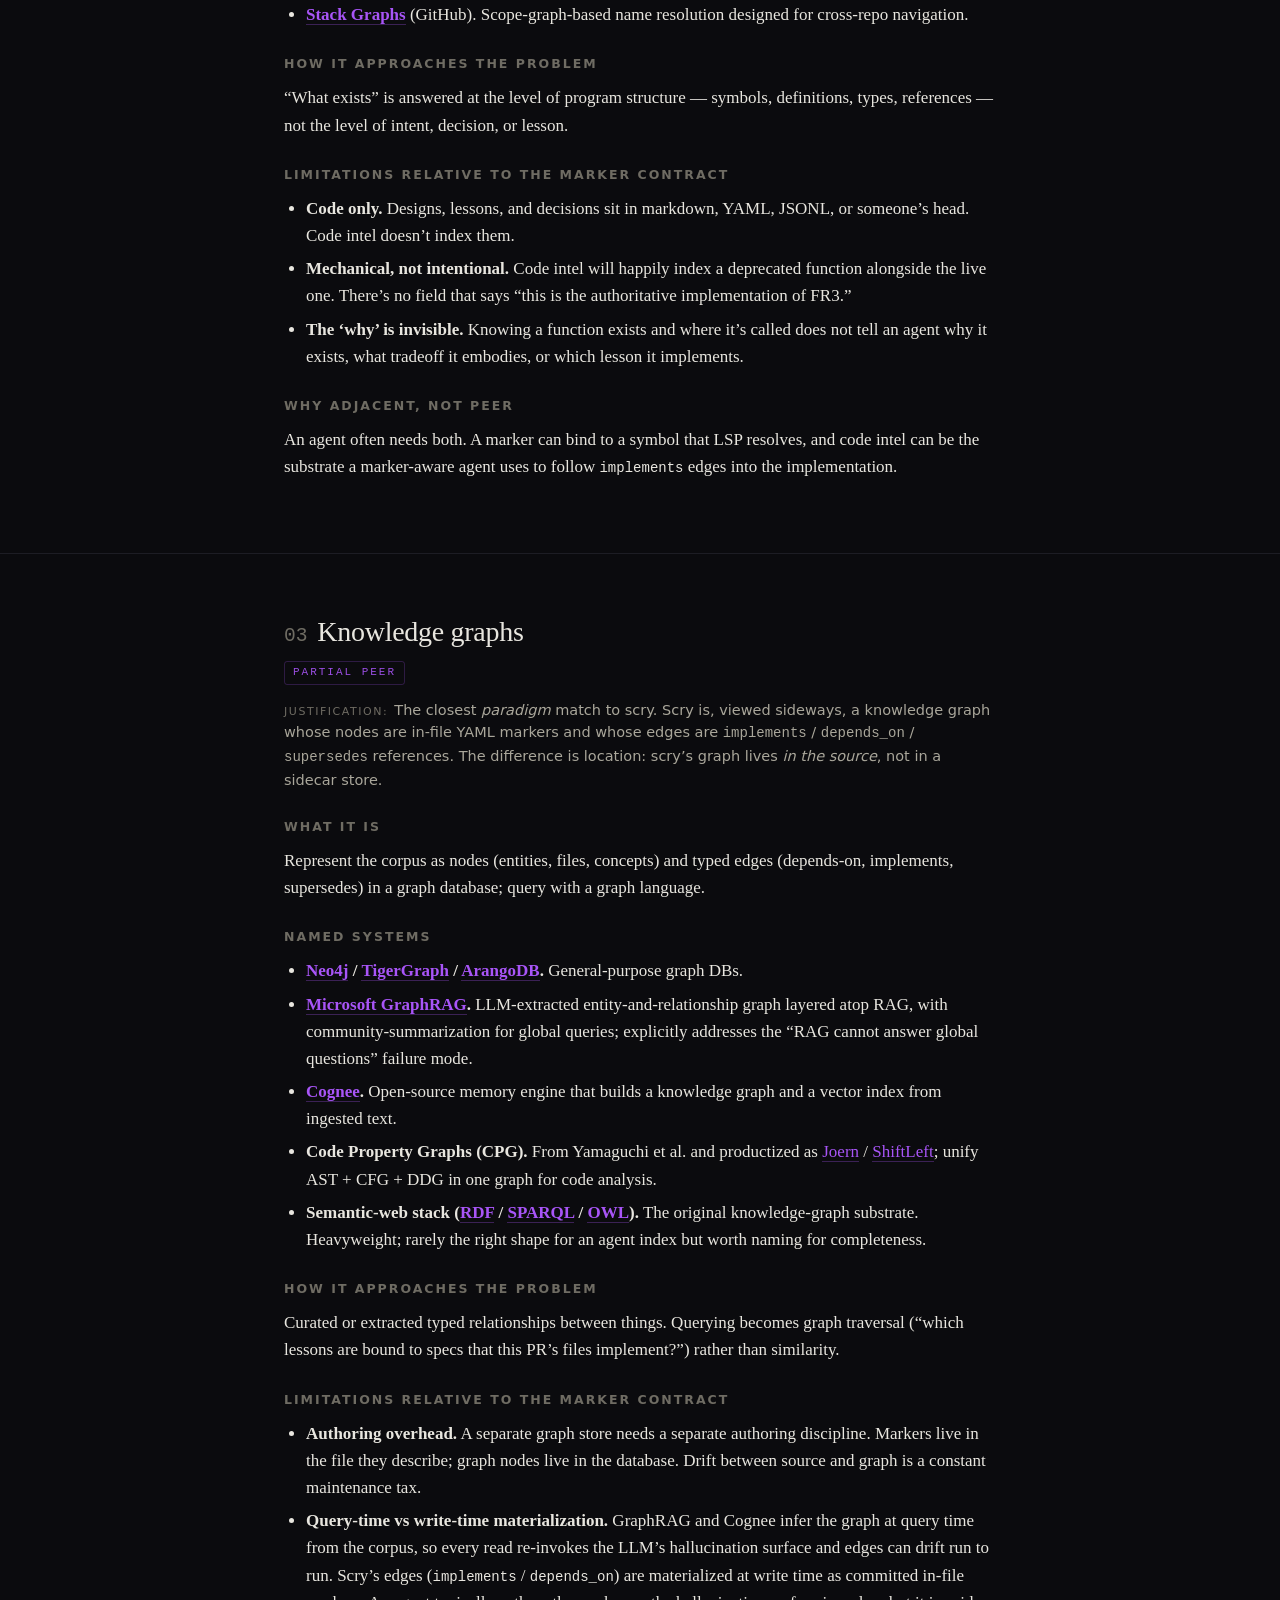
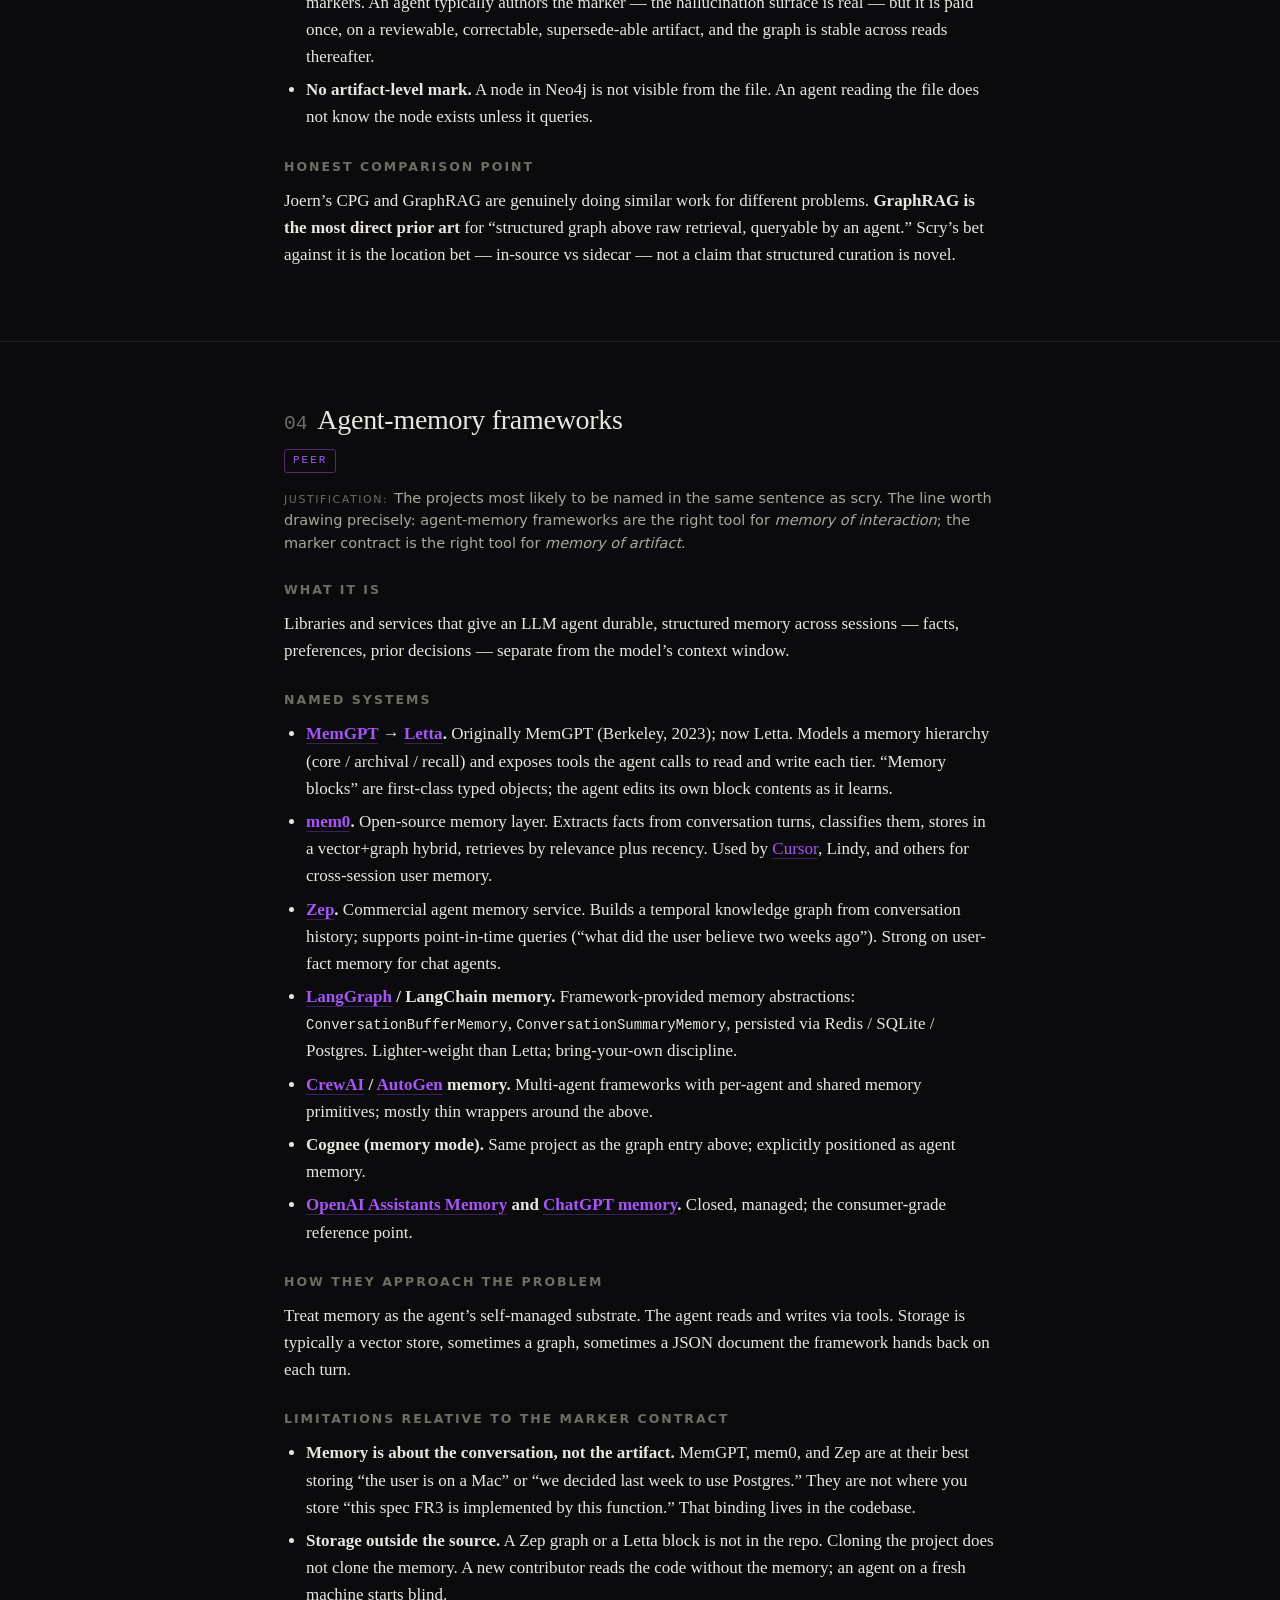
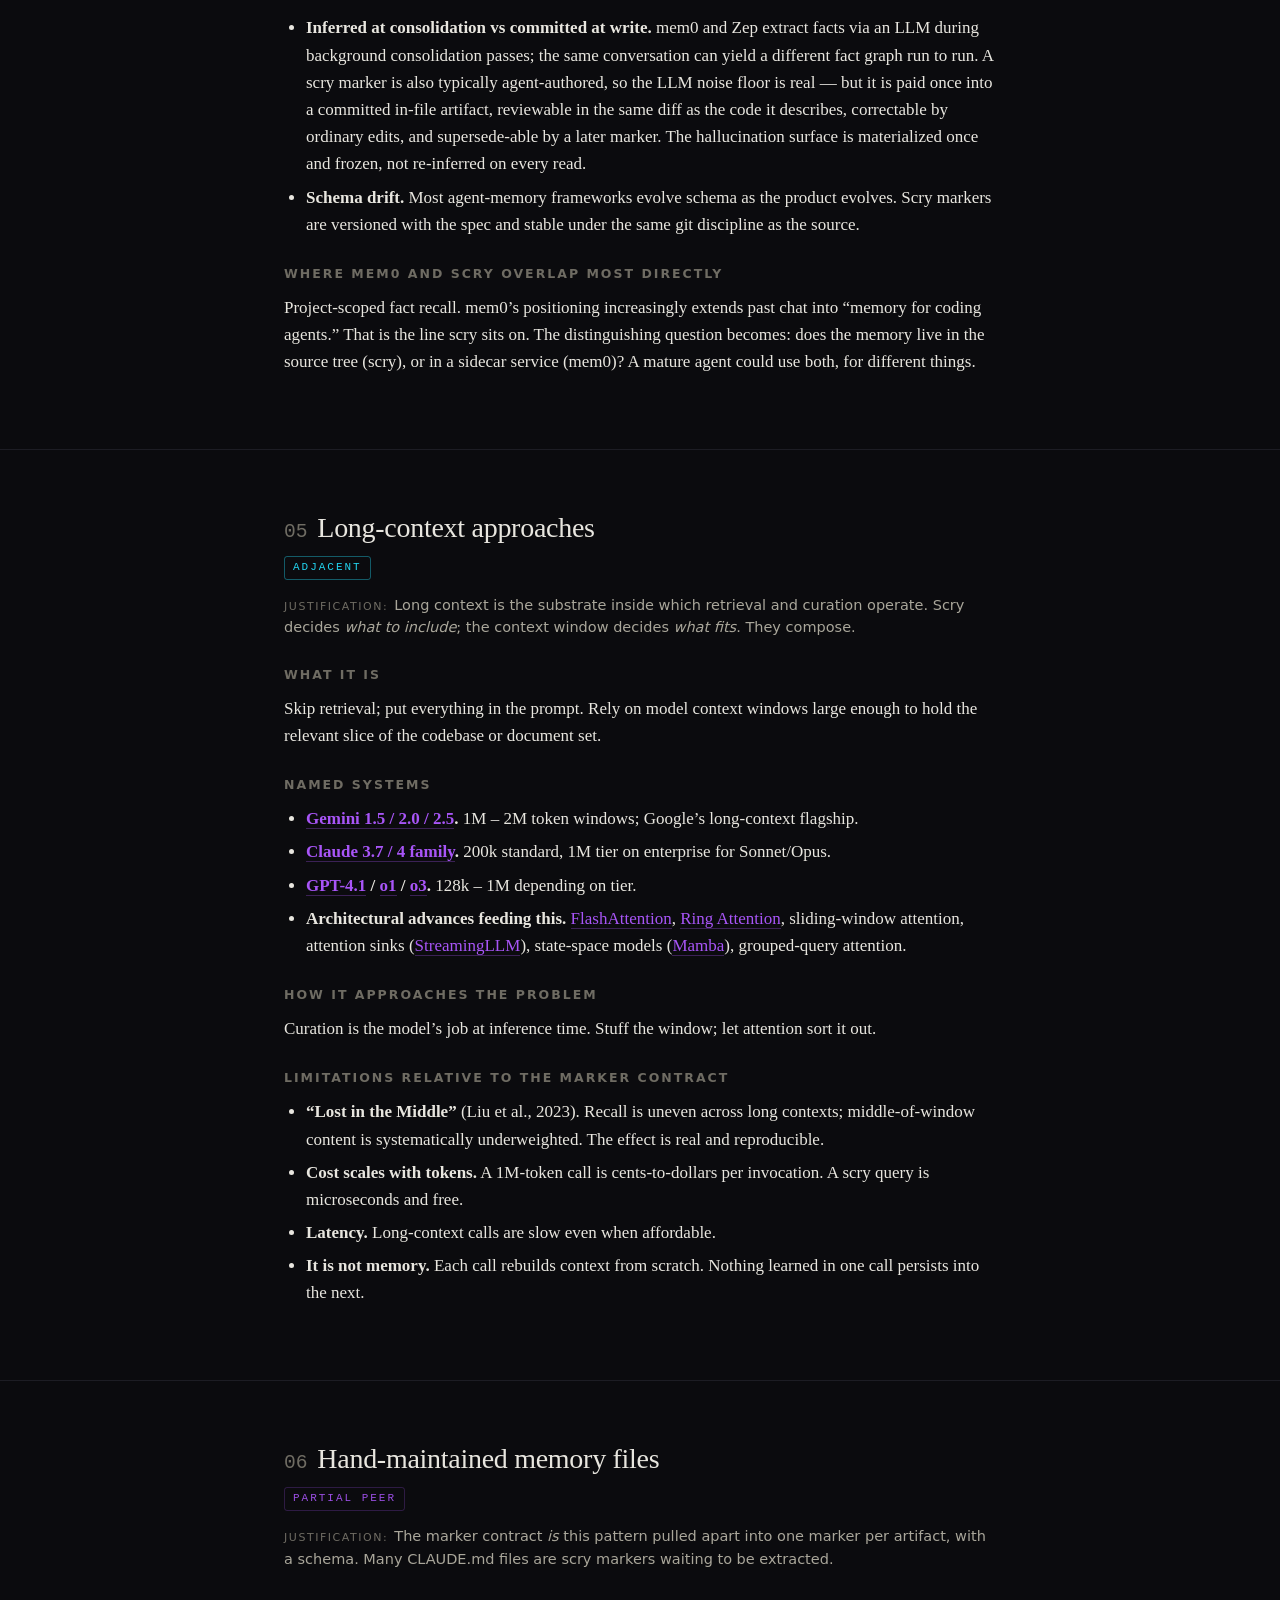
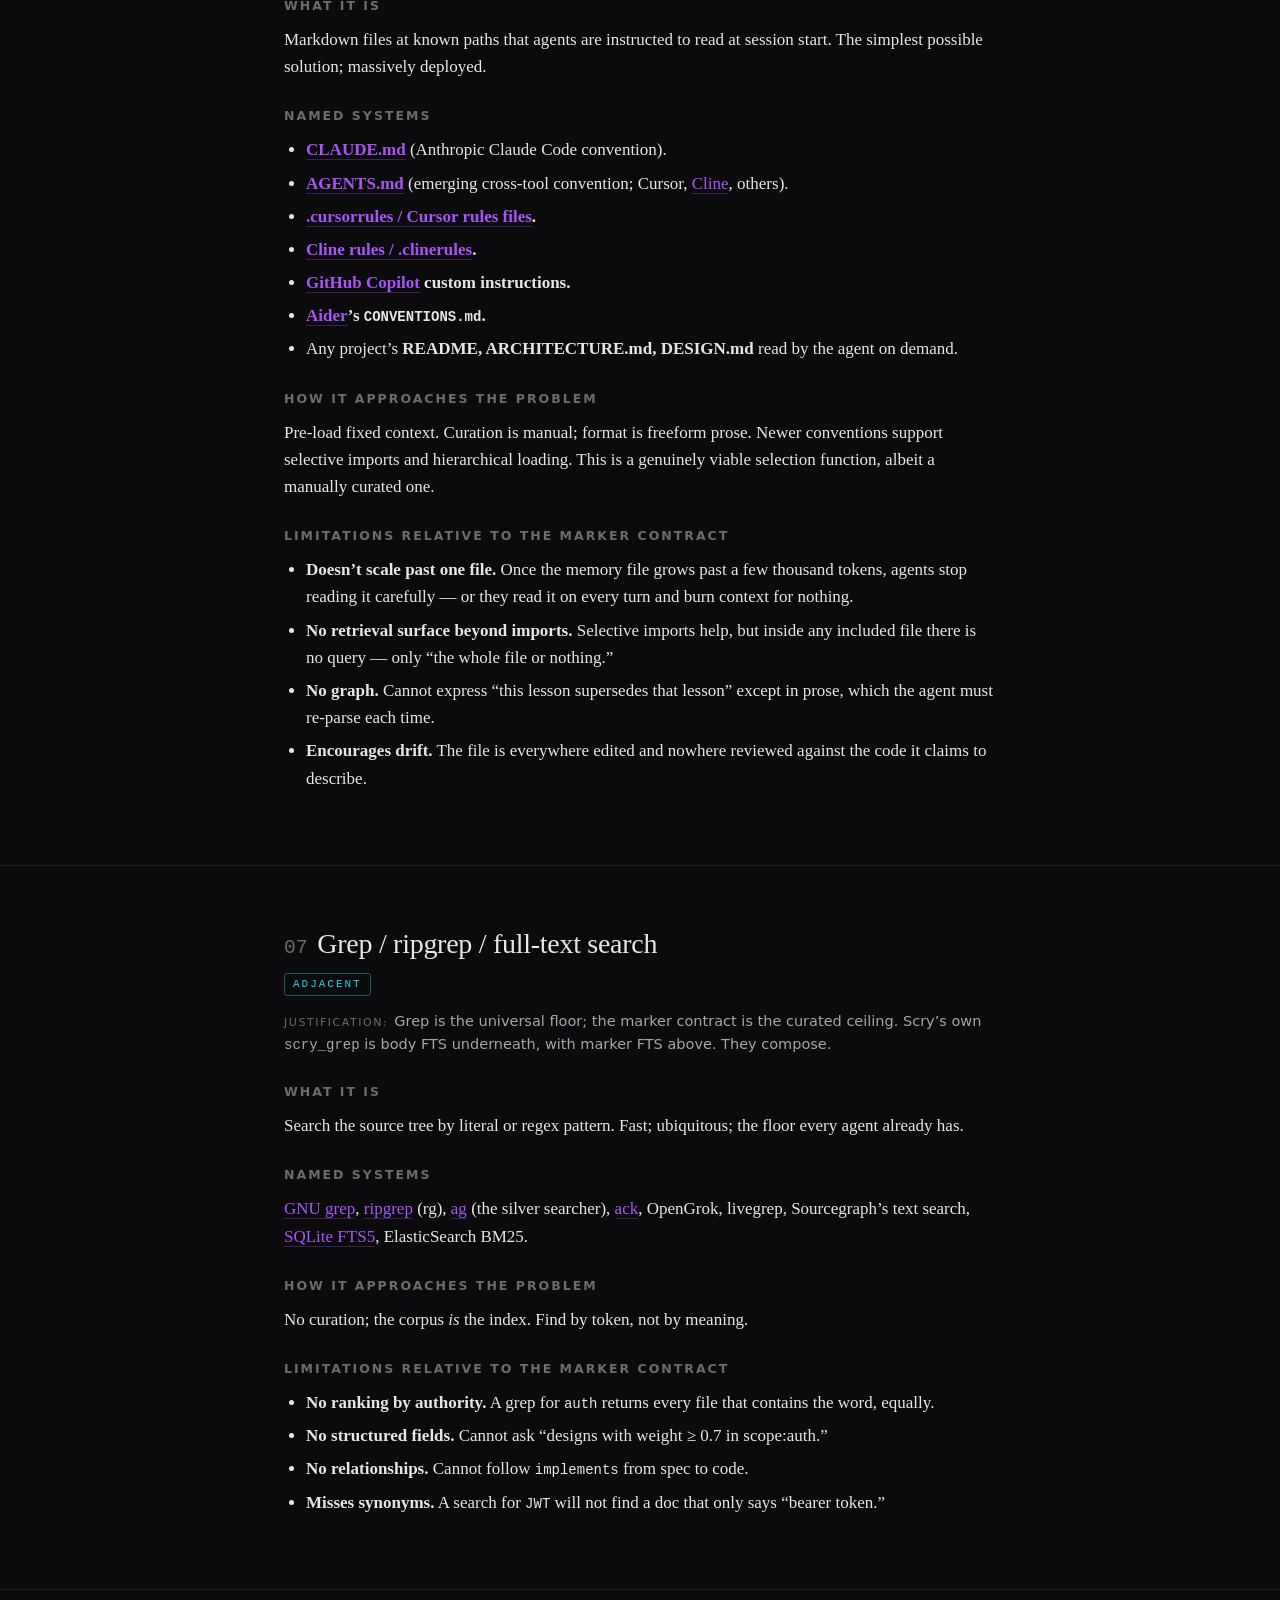
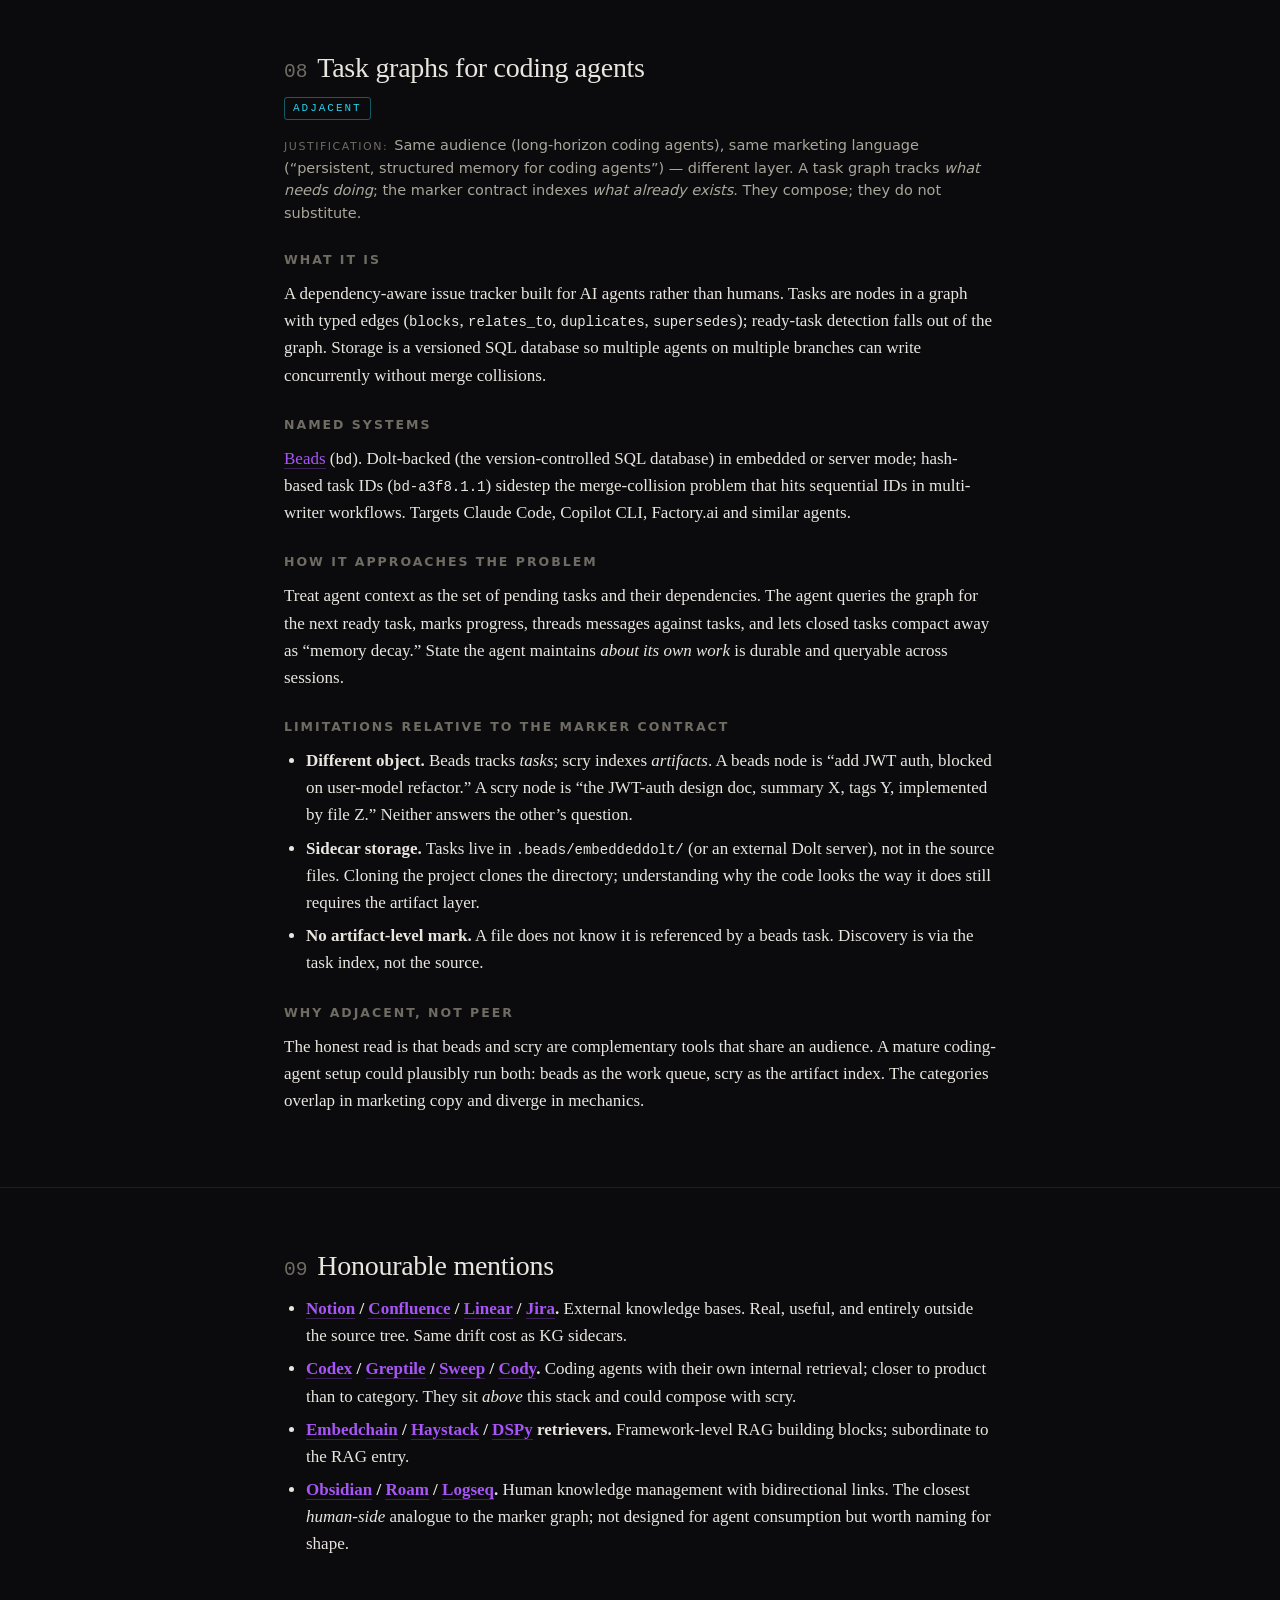
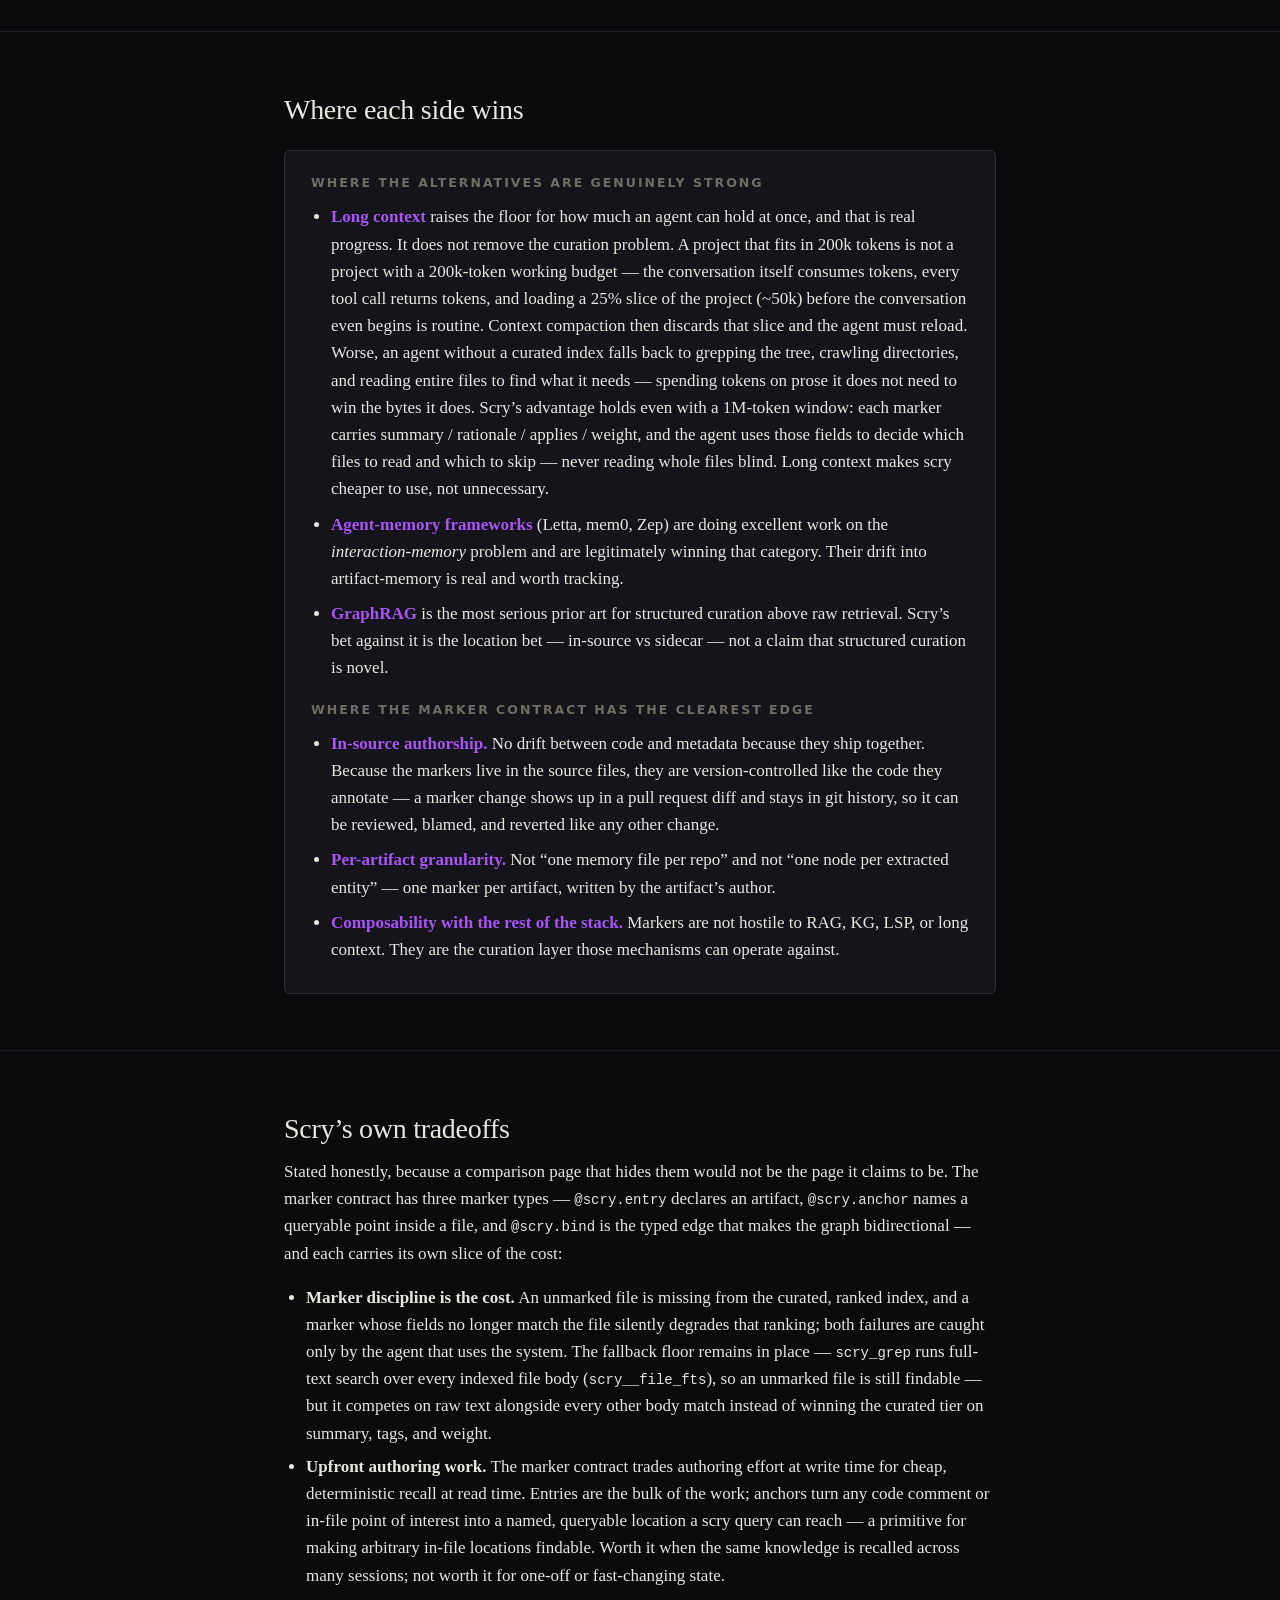
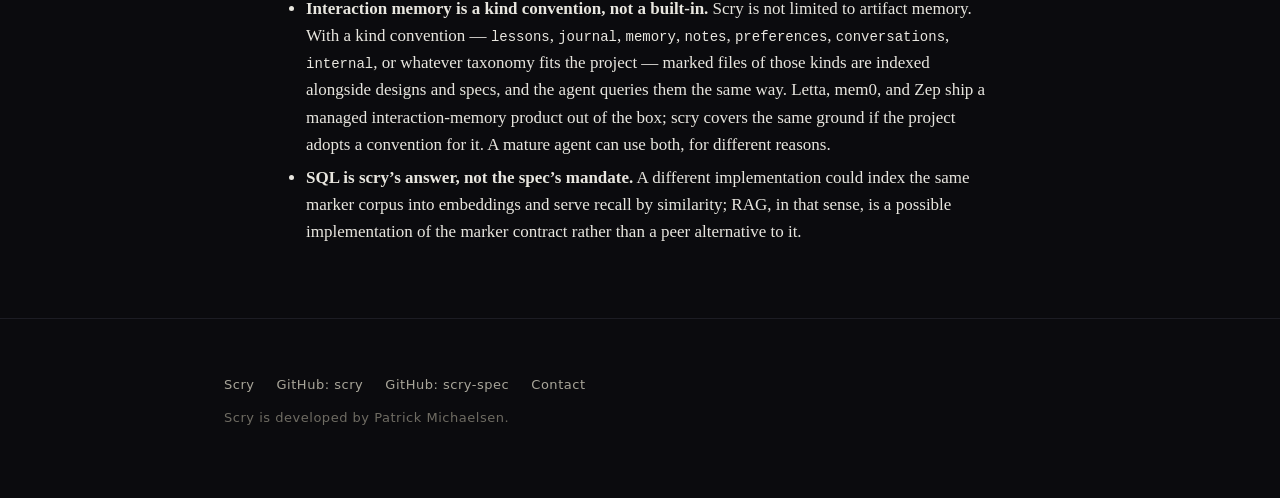
==== commit d85e3dff: "site(similar-tools): add Task graphs for coding agents section (Beads, adjacent)" ====
--- a/site/similar-tools.html
+++ b/site/similar-tools.html
@@ -537,9 +537,38 @@
   </div>
 </section>
 
+<section id="task-graphs">
+  <div class="narrow">
+    <h2><span class="num">08</span>Task graphs for coding agents</h2>
+    <div class="verdict">
+      <span class="tag adjacent">Adjacent</span>
+      <p class="justification"><span class="vlabel">Justification:</span>Same audience (long-horizon coding agents), same marketing language (&ldquo;persistent, structured memory for coding agents&rdquo;) &mdash; different layer. A task graph tracks <em>what needs doing</em>; the marker contract indexes <em>what already exists</em>. They compose; they do not substitute.</p>
+    </div>
+
+    <h3>What it is</h3>
+    <p>A dependency-aware issue tracker built for AI agents rather than humans. Tasks are nodes in a graph with typed edges (<code>blocks</code>, <code>relates_to</code>, <code>duplicates</code>, <code>supersedes</code>); ready-task detection falls out of the graph. Storage is a versioned SQL database so multiple agents on multiple branches can write concurrently without merge collisions.</p>
+
+    <h3>Named systems</h3>
+    <p><a href="https://github.com/gastownhall/beads" target="_blank" rel="noopener">Beads</a> (<code>bd</code>). Dolt-backed (the version-controlled SQL database) in embedded or server mode; hash-based task IDs (<code>bd-a3f8.1.1</code>) sidestep the merge-collision problem that hits sequential IDs in multi-writer workflows. Targets Claude Code, Copilot CLI, Factory.ai and similar agents.</p>
+
+    <h3>How it approaches the problem</h3>
+    <p>Treat agent context as the set of pending tasks and their dependencies. The agent queries the graph for the next ready task, marks progress, threads messages against tasks, and lets closed tasks compact away as &ldquo;memory decay.&rdquo; State the agent maintains <em>about its own work</em> is durable and queryable across sessions.</p>
+
+    <h3>Limitations relative to the marker contract</h3>
+    <ul class="plain">
+      <li><strong>Different object.</strong> Beads tracks <em>tasks</em>; scry indexes <em>artifacts</em>. A beads node is &ldquo;add JWT auth, blocked on user-model refactor.&rdquo; A scry node is &ldquo;the JWT-auth design doc, summary X, tags Y, implemented by file Z.&rdquo; Neither answers the other&rsquo;s question.</li>
+      <li><strong>Sidecar storage.</strong> Tasks live in <code>.beads/embeddeddolt/</code> (or an external Dolt server), not in the source files. Cloning the project clones the directory; understanding why the code looks the way it does still requires the artifact layer.</li>
+      <li><strong>No artifact-level mark.</strong> A file does not know it is referenced by a beads task. Discovery is via the task index, not the source.</li>
+    </ul>
+
+    <h3>Why adjacent, not peer</h3>
+    <p>The honest read is that beads and scry are complementary tools that share an audience. A mature coding-agent setup could plausibly run both: beads as the work queue, scry as the artifact index. The categories overlap in marketing copy and diverge in mechanics.</p>
+  </div>
+</section>
+
 <section id="honourable-mentions">
   <div class="narrow">
-    <h2><span class="num">08</span>Honourable mentions</h2>
+    <h2><span class="num">09</span>Honourable mentions</h2>
     <ul class="plain">
       <li><strong><a href="https://www.notion.so" target="_blank" rel="noopener">Notion</a> / <a href="https://www.atlassian.com/software/confluence" target="_blank" rel="noopener">Confluence</a> / <a href="https://linear.app" target="_blank" rel="noopener">Linear</a> / <a href="https://www.atlassian.com/software/jira" target="_blank" rel="noopener">Jira</a>.</strong> External knowledge bases. Real, useful, and entirely outside the source tree. Same drift cost as KG sidecars.</li>
       <li><strong><a href="https://openai.com/index/openai-codex/" target="_blank" rel="noopener">Codex</a> / <a href="https://www.greptile.com" target="_blank" rel="noopener">Greptile</a> / <a href="https://sweep.dev" target="_blank" rel="noopener">Sweep</a> / <a href="https://sourcegraph.com/cody" target="_blank" rel="noopener">Cody</a>.</strong> Coding agents with their own internal retrieval; closer to product than to category. They sit <em>above</em> this stack and could compose with scry.</li>
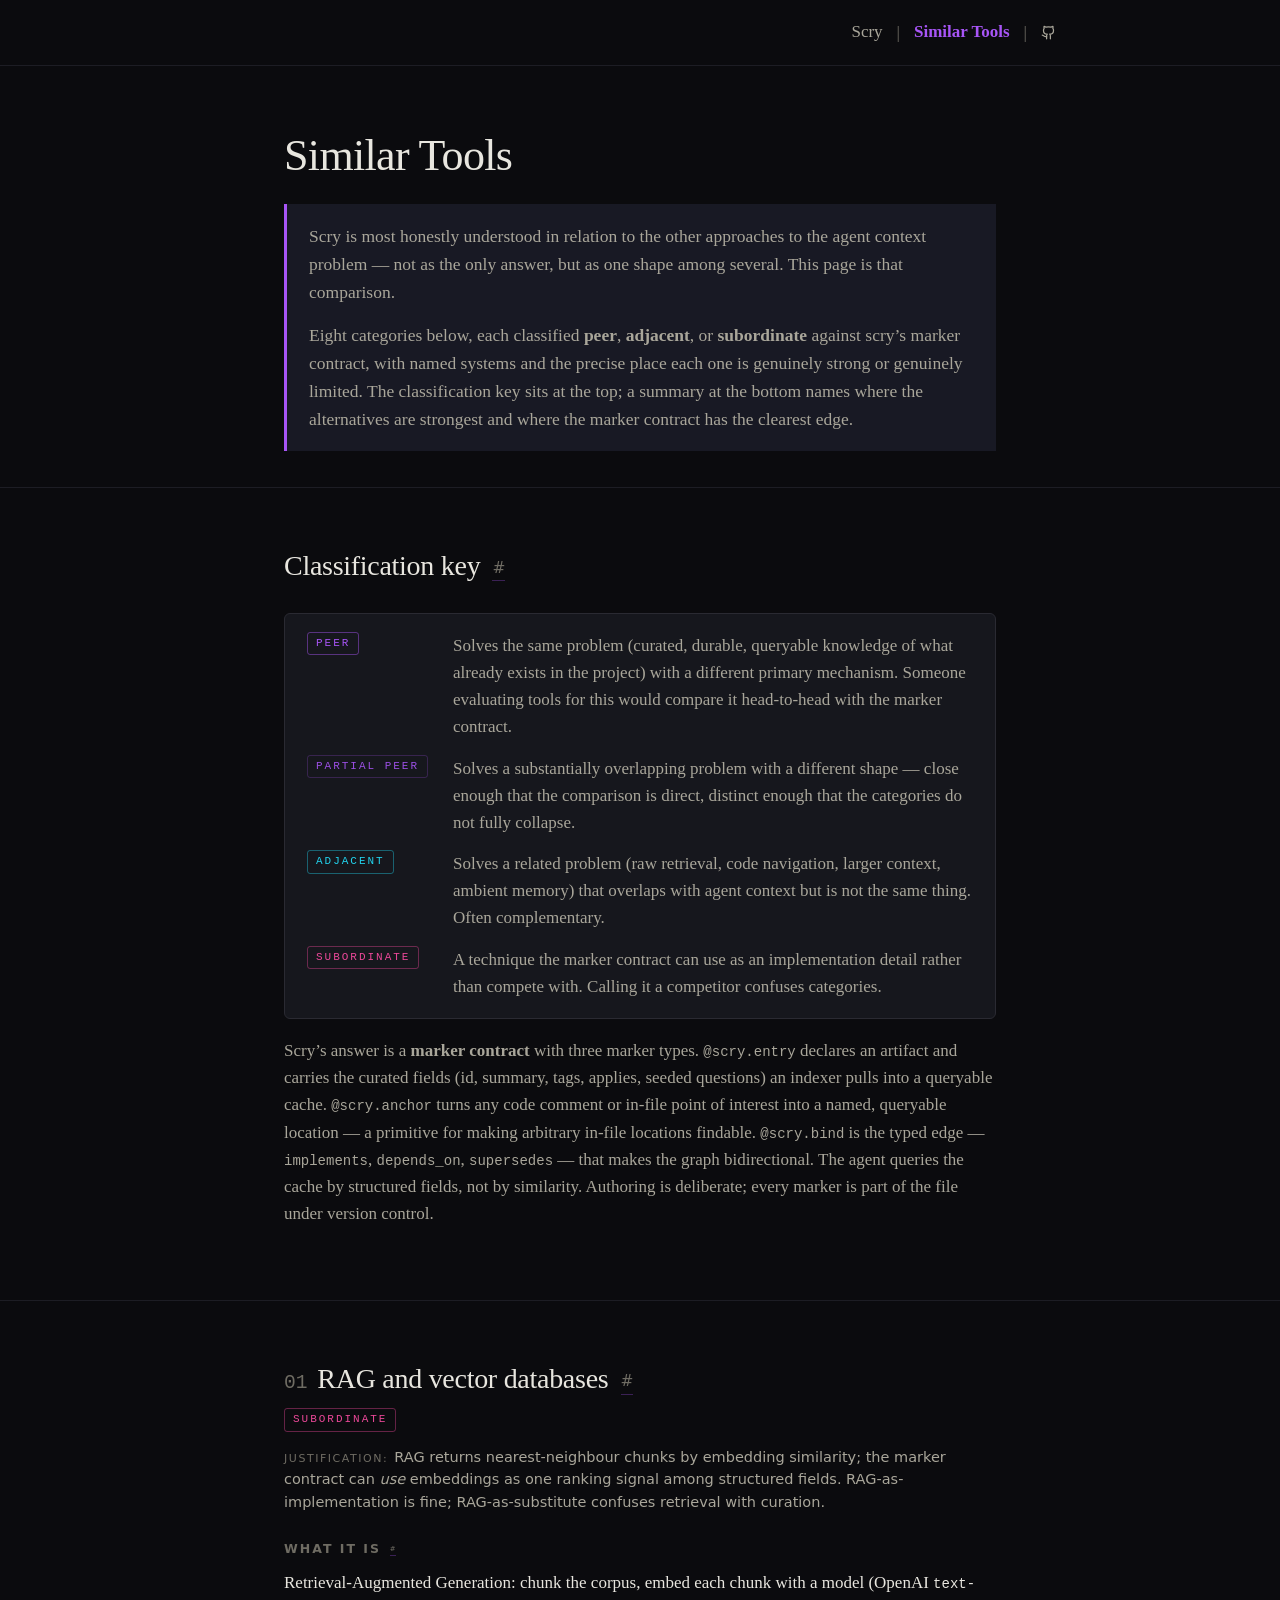
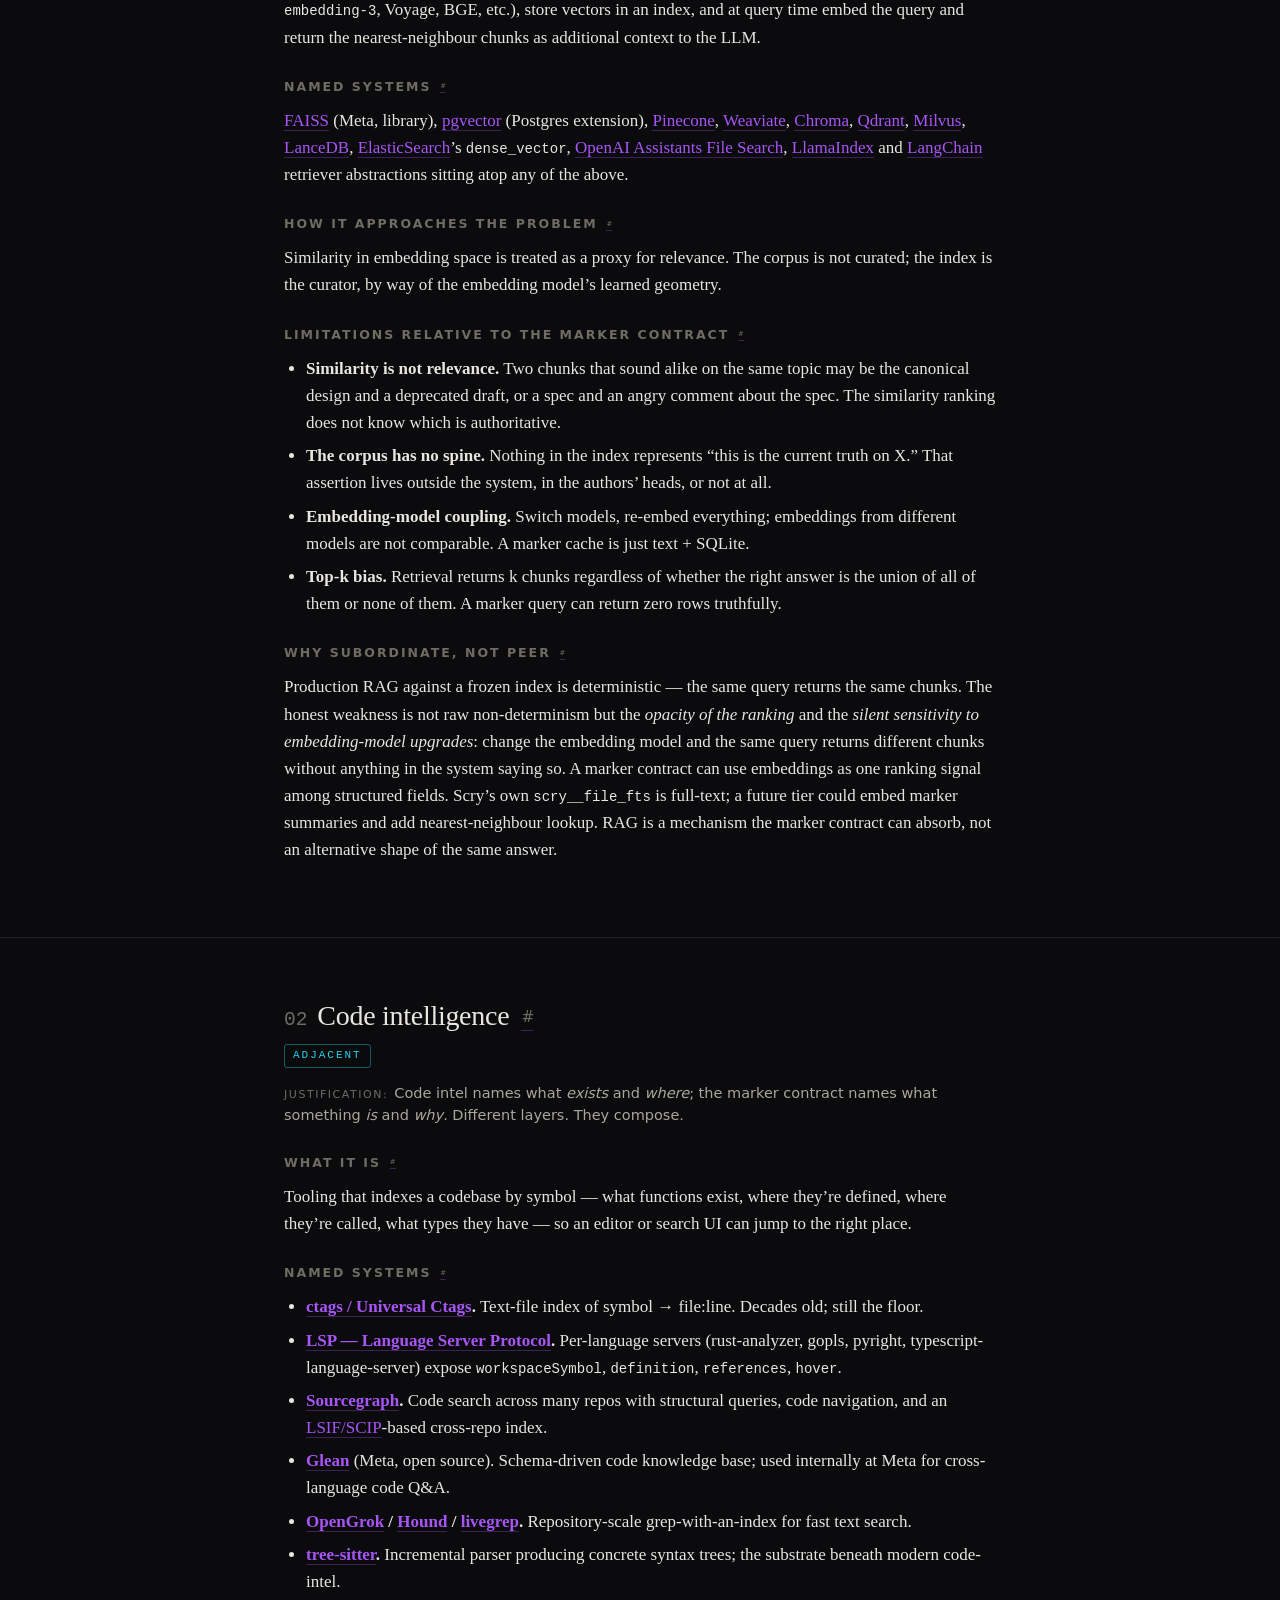
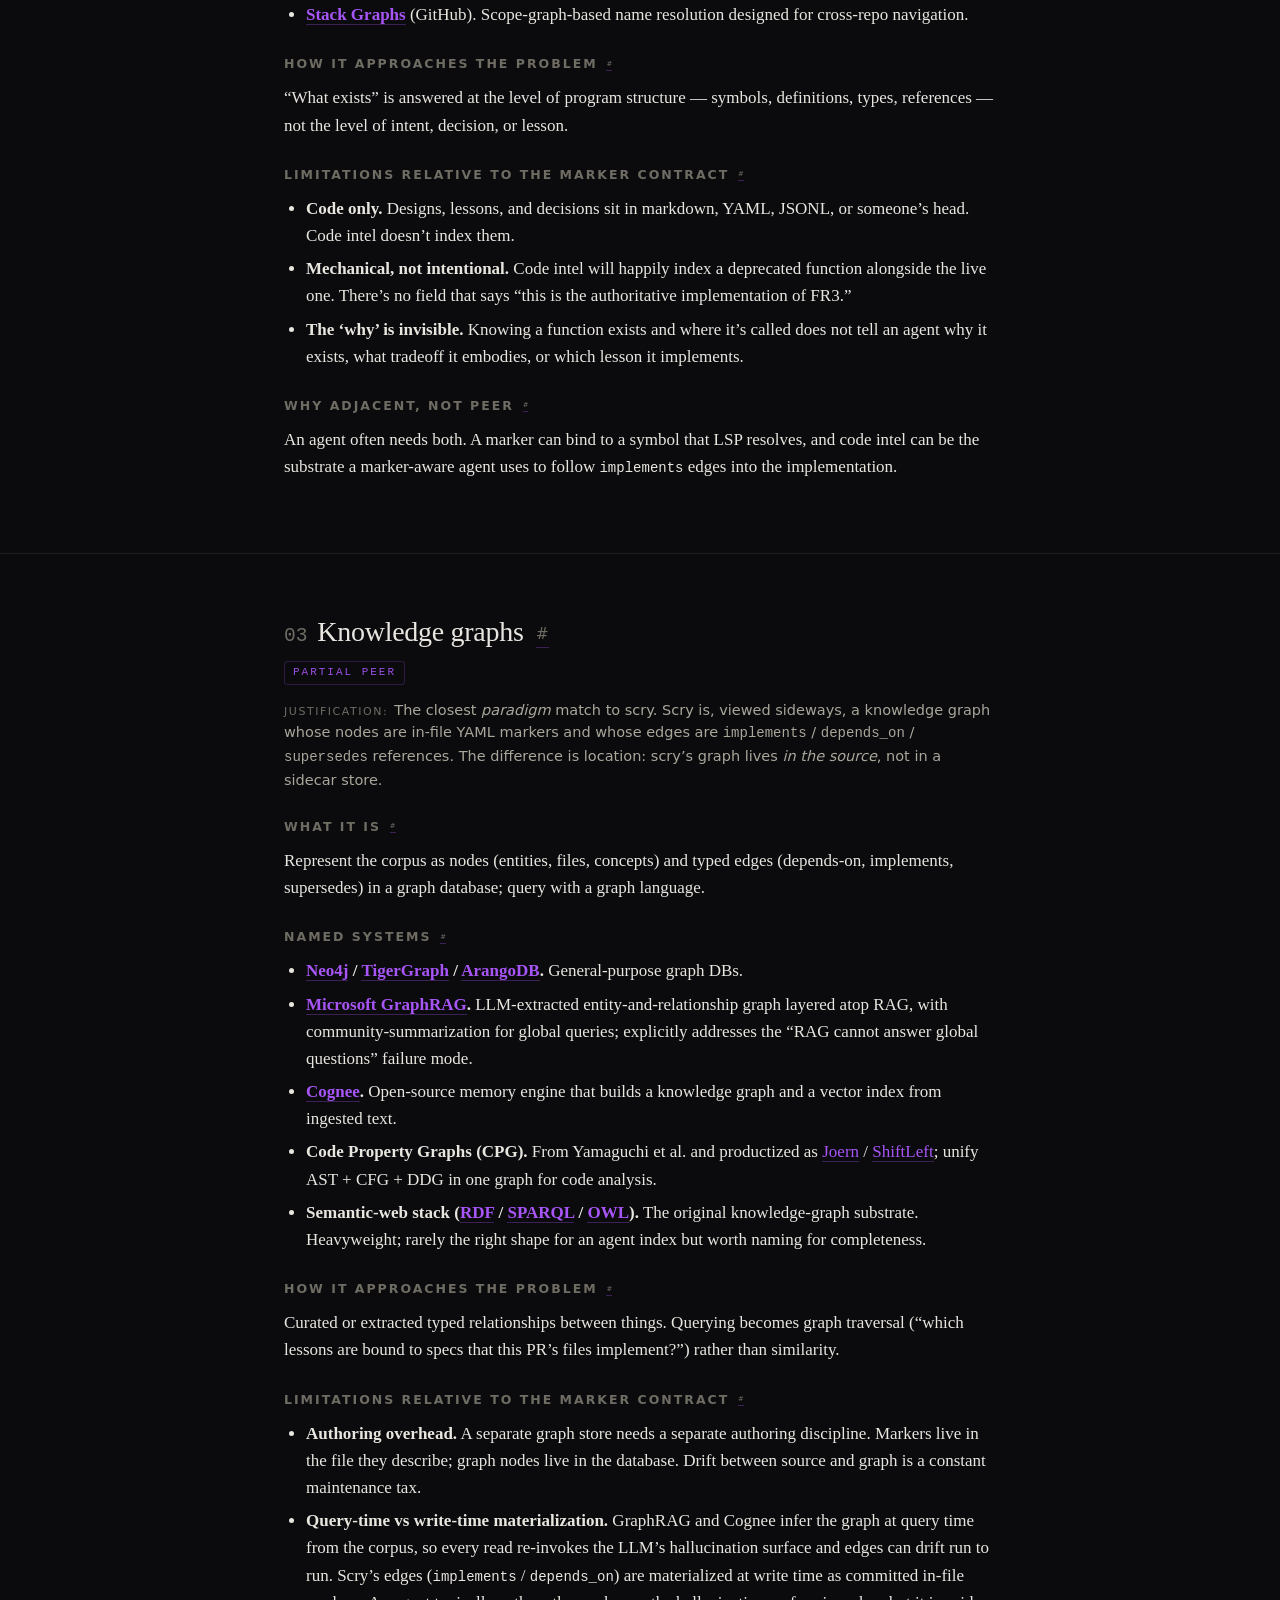
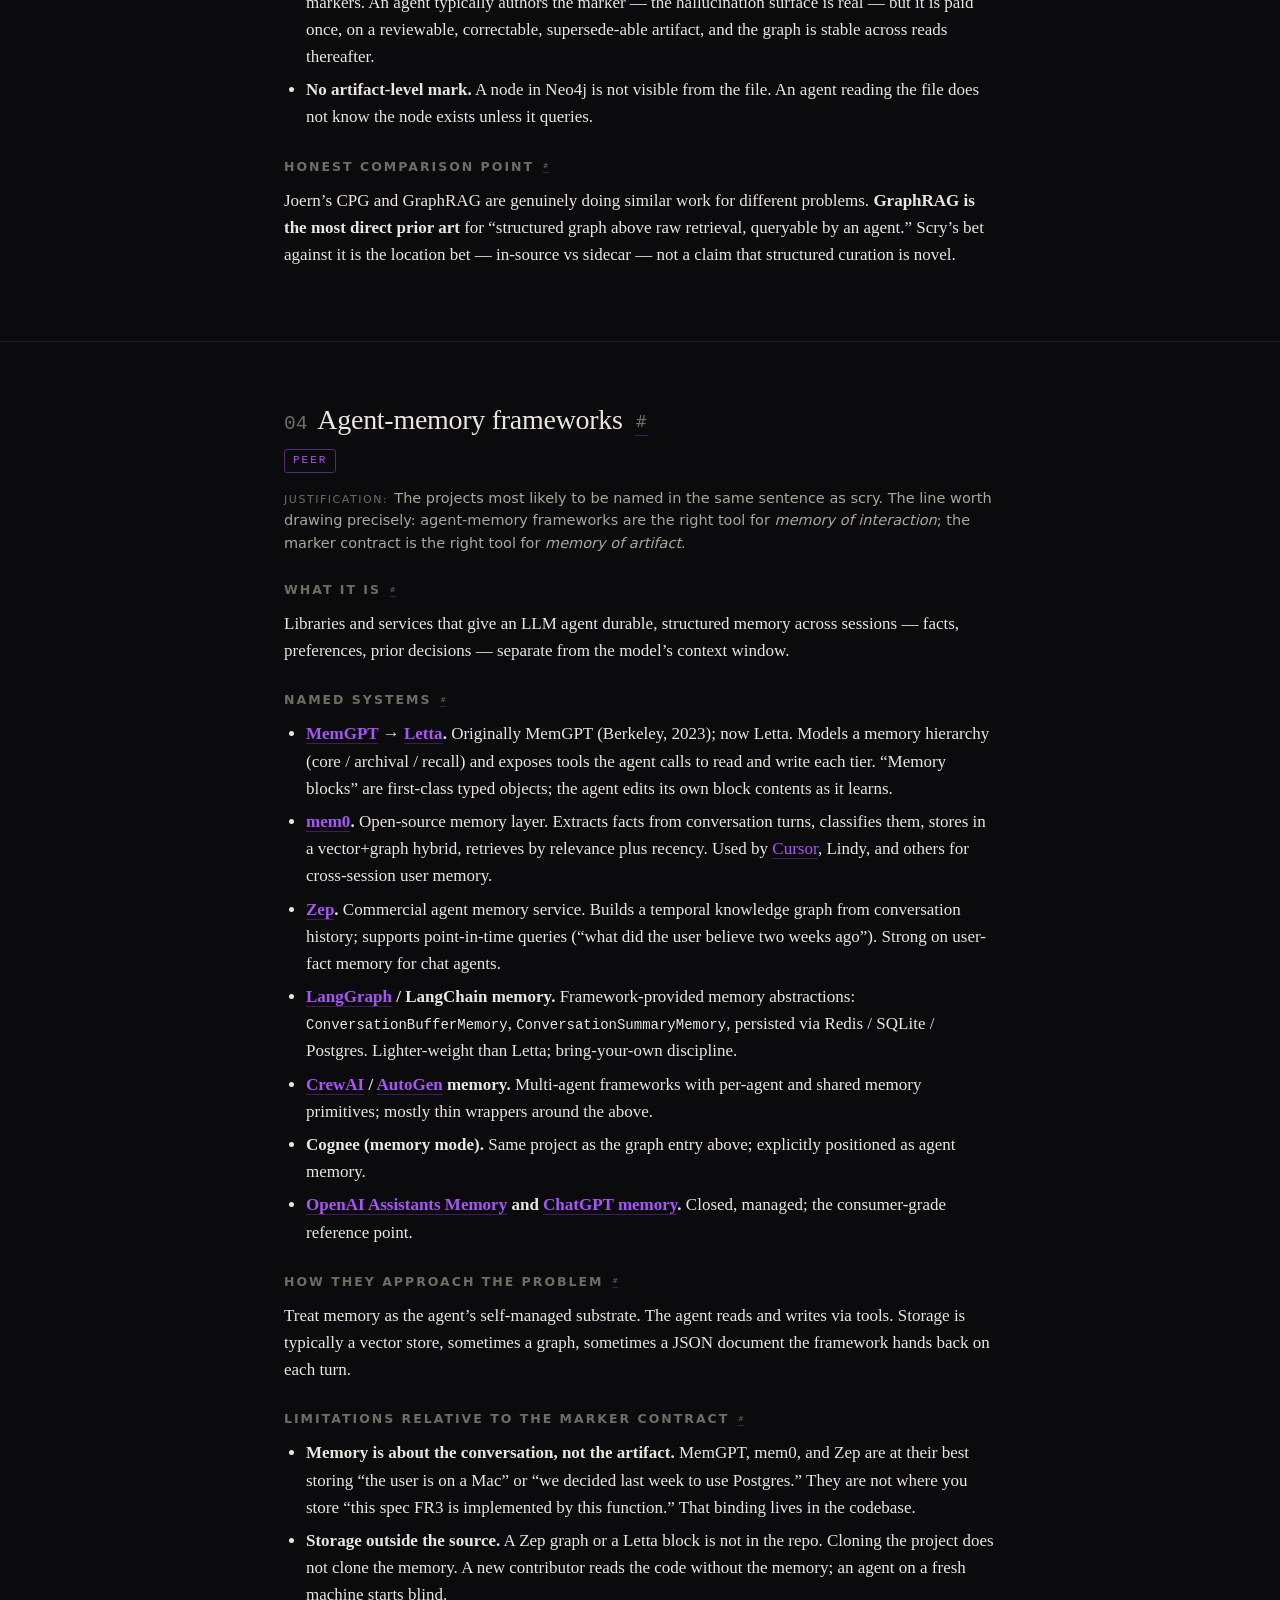
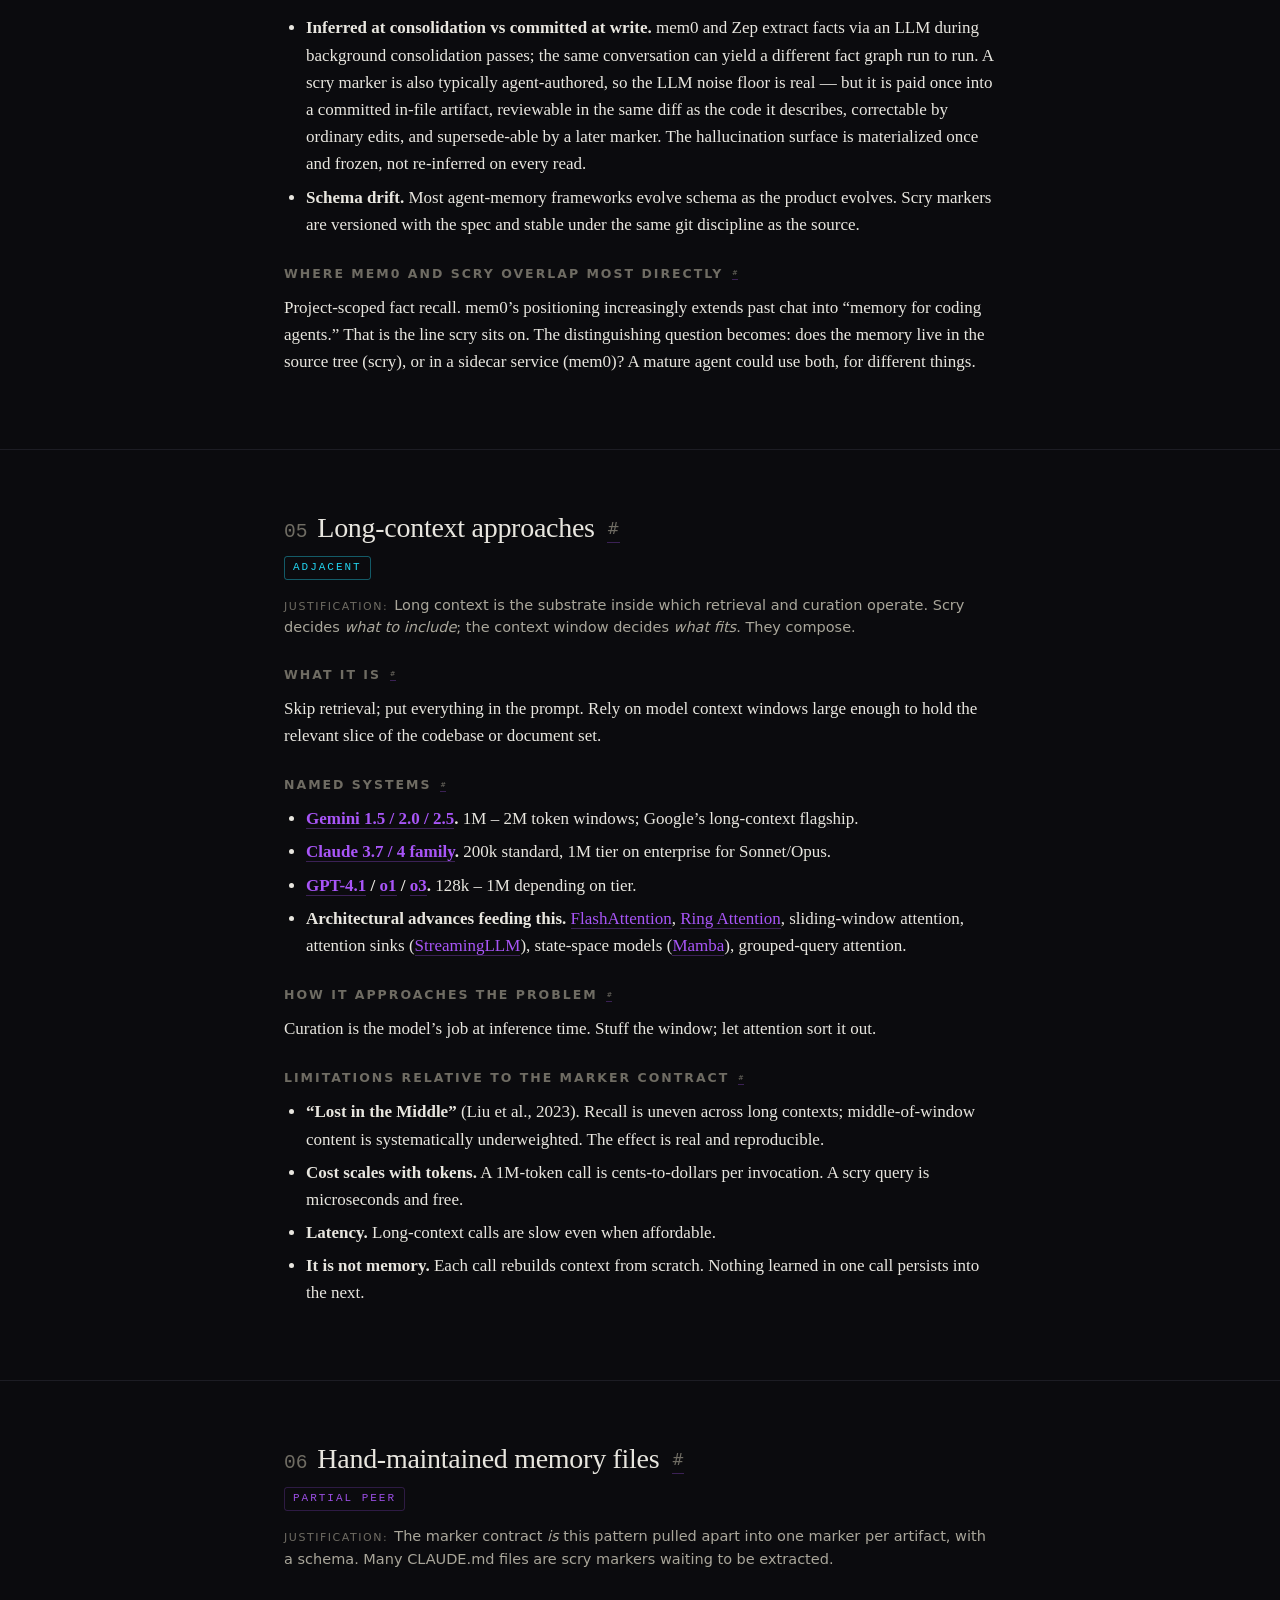
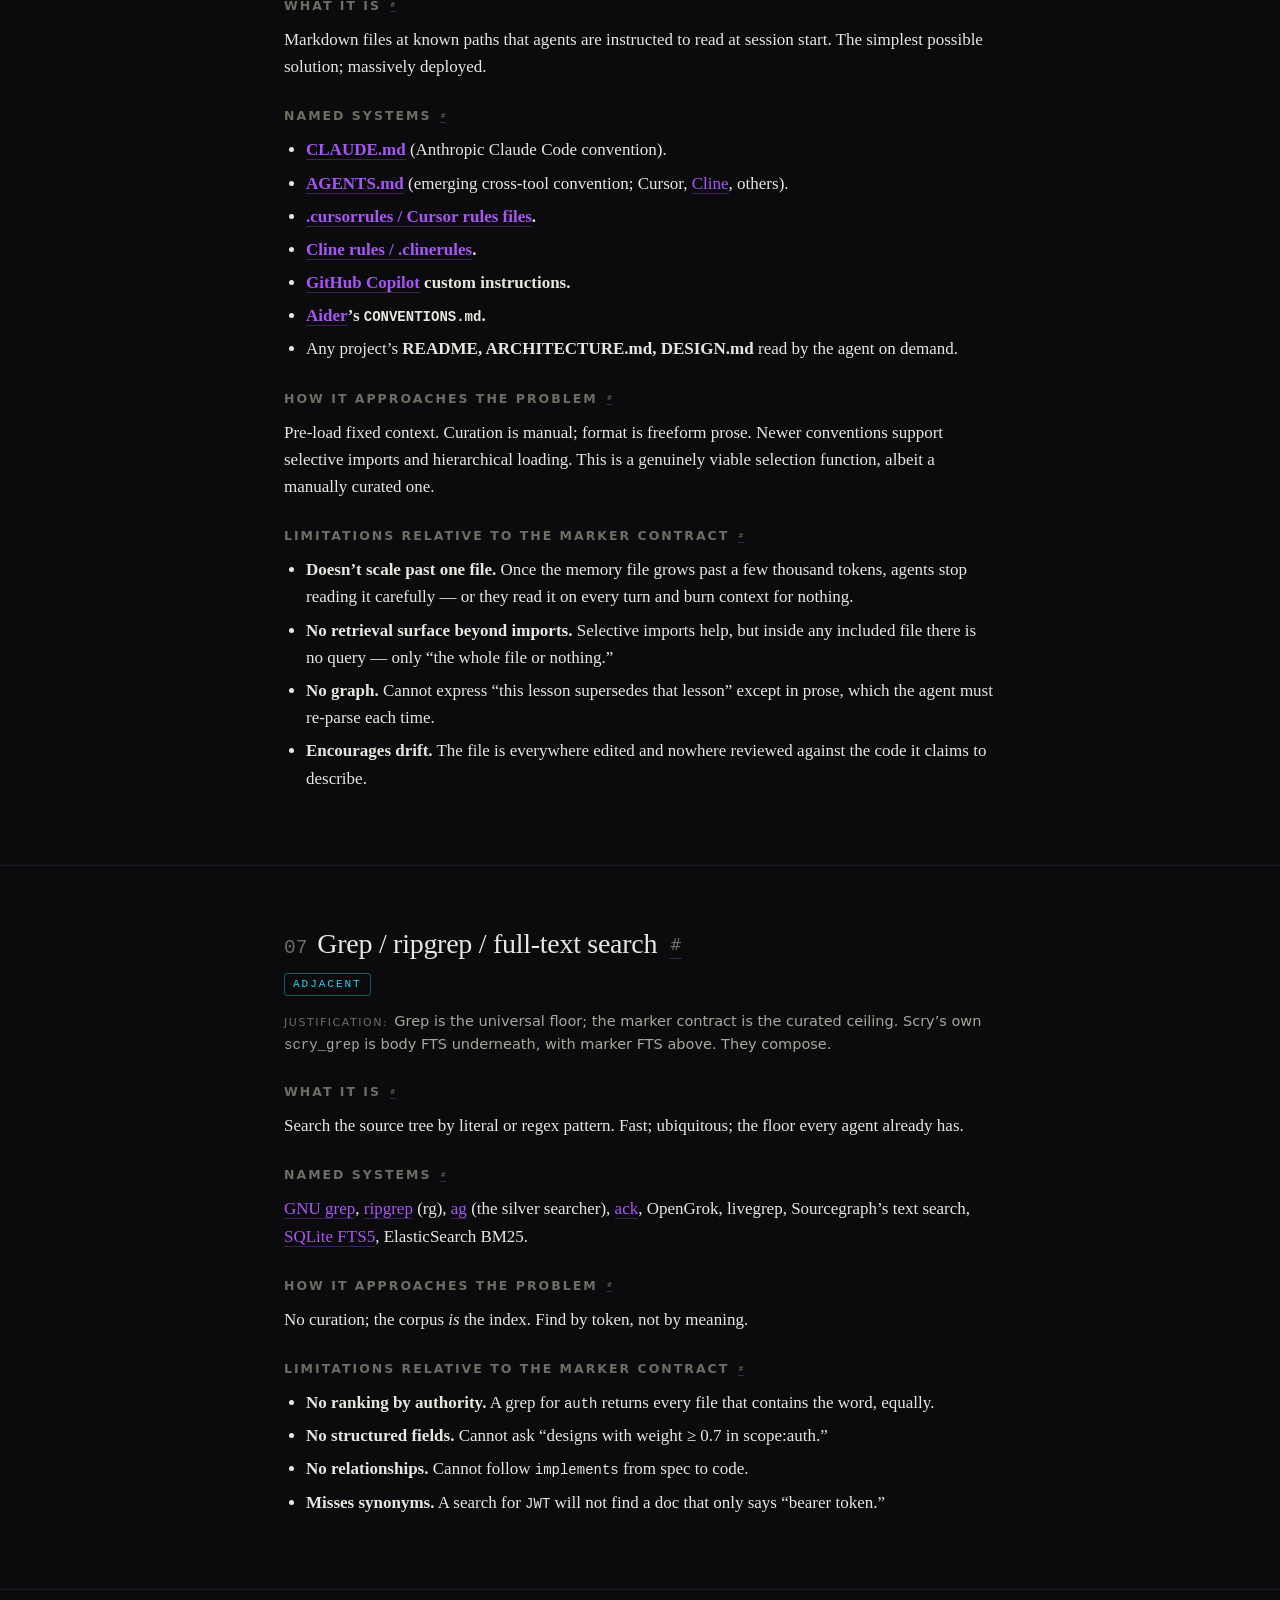
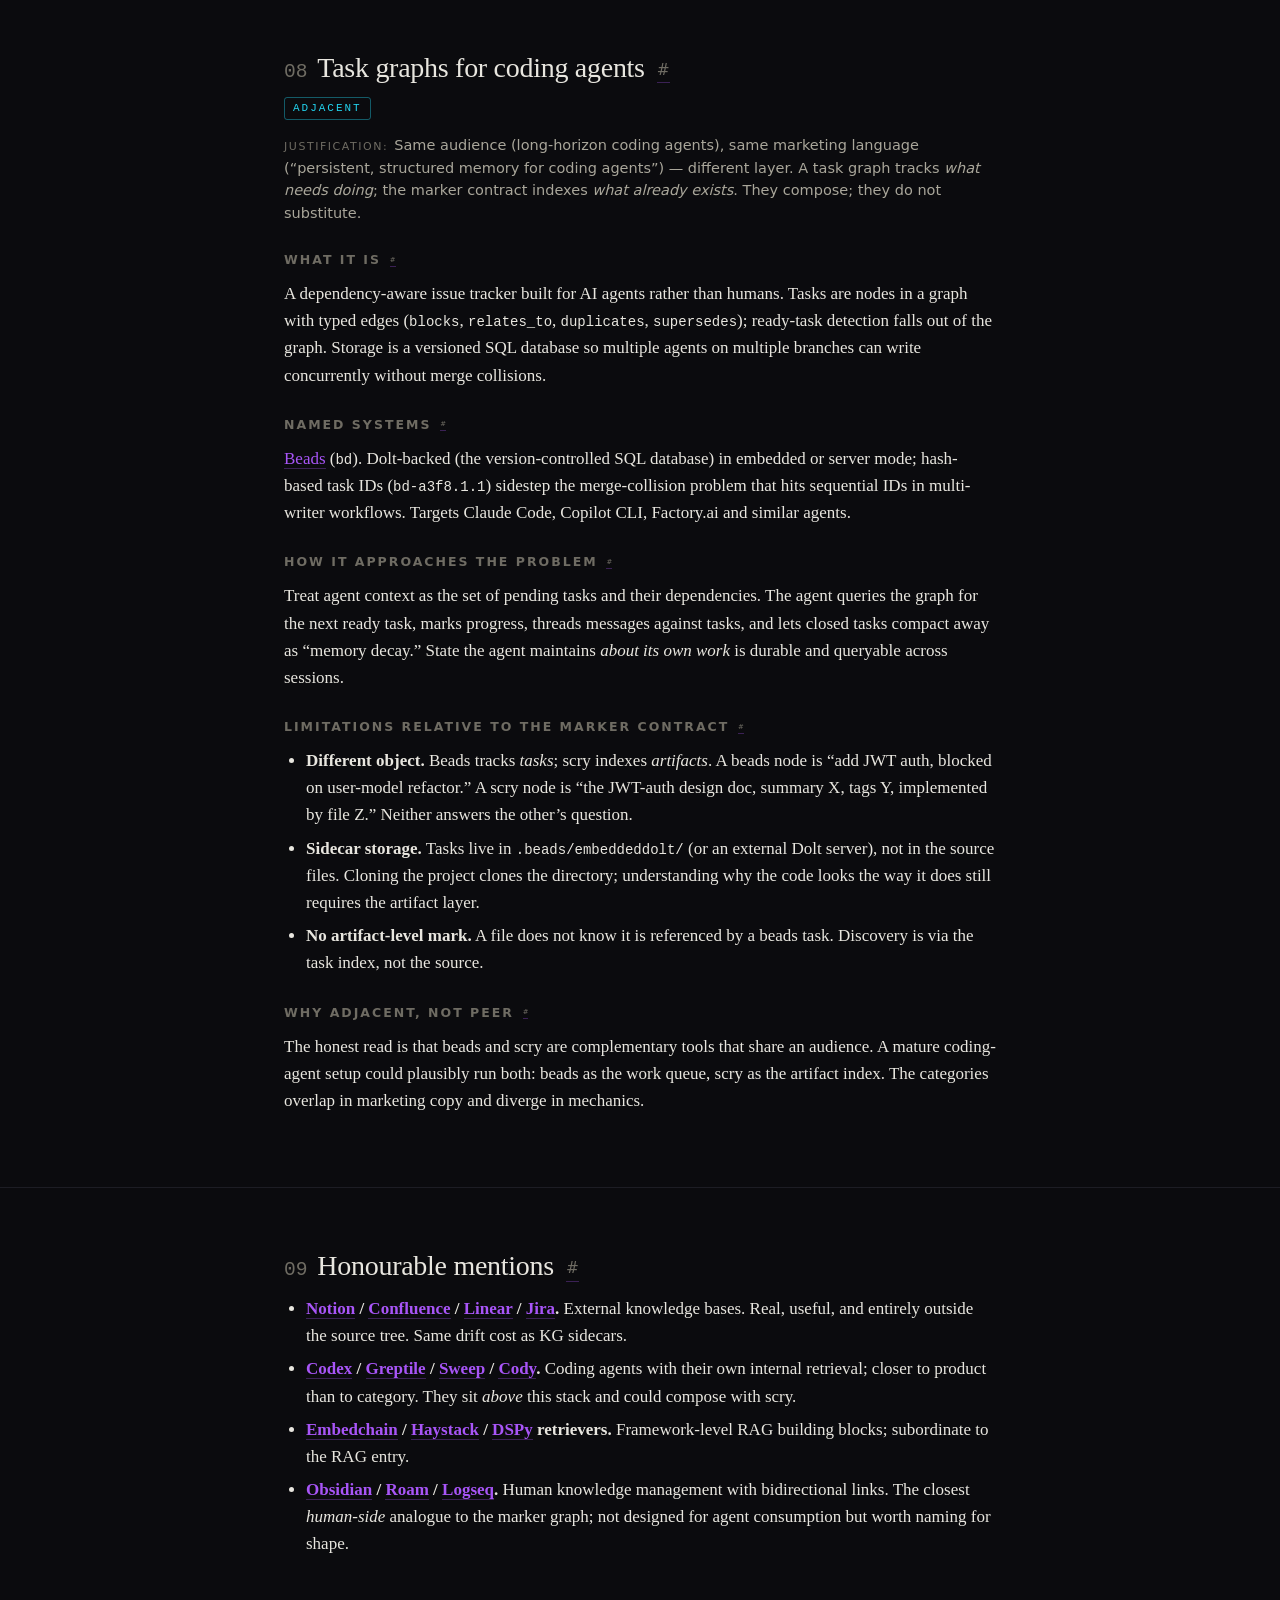
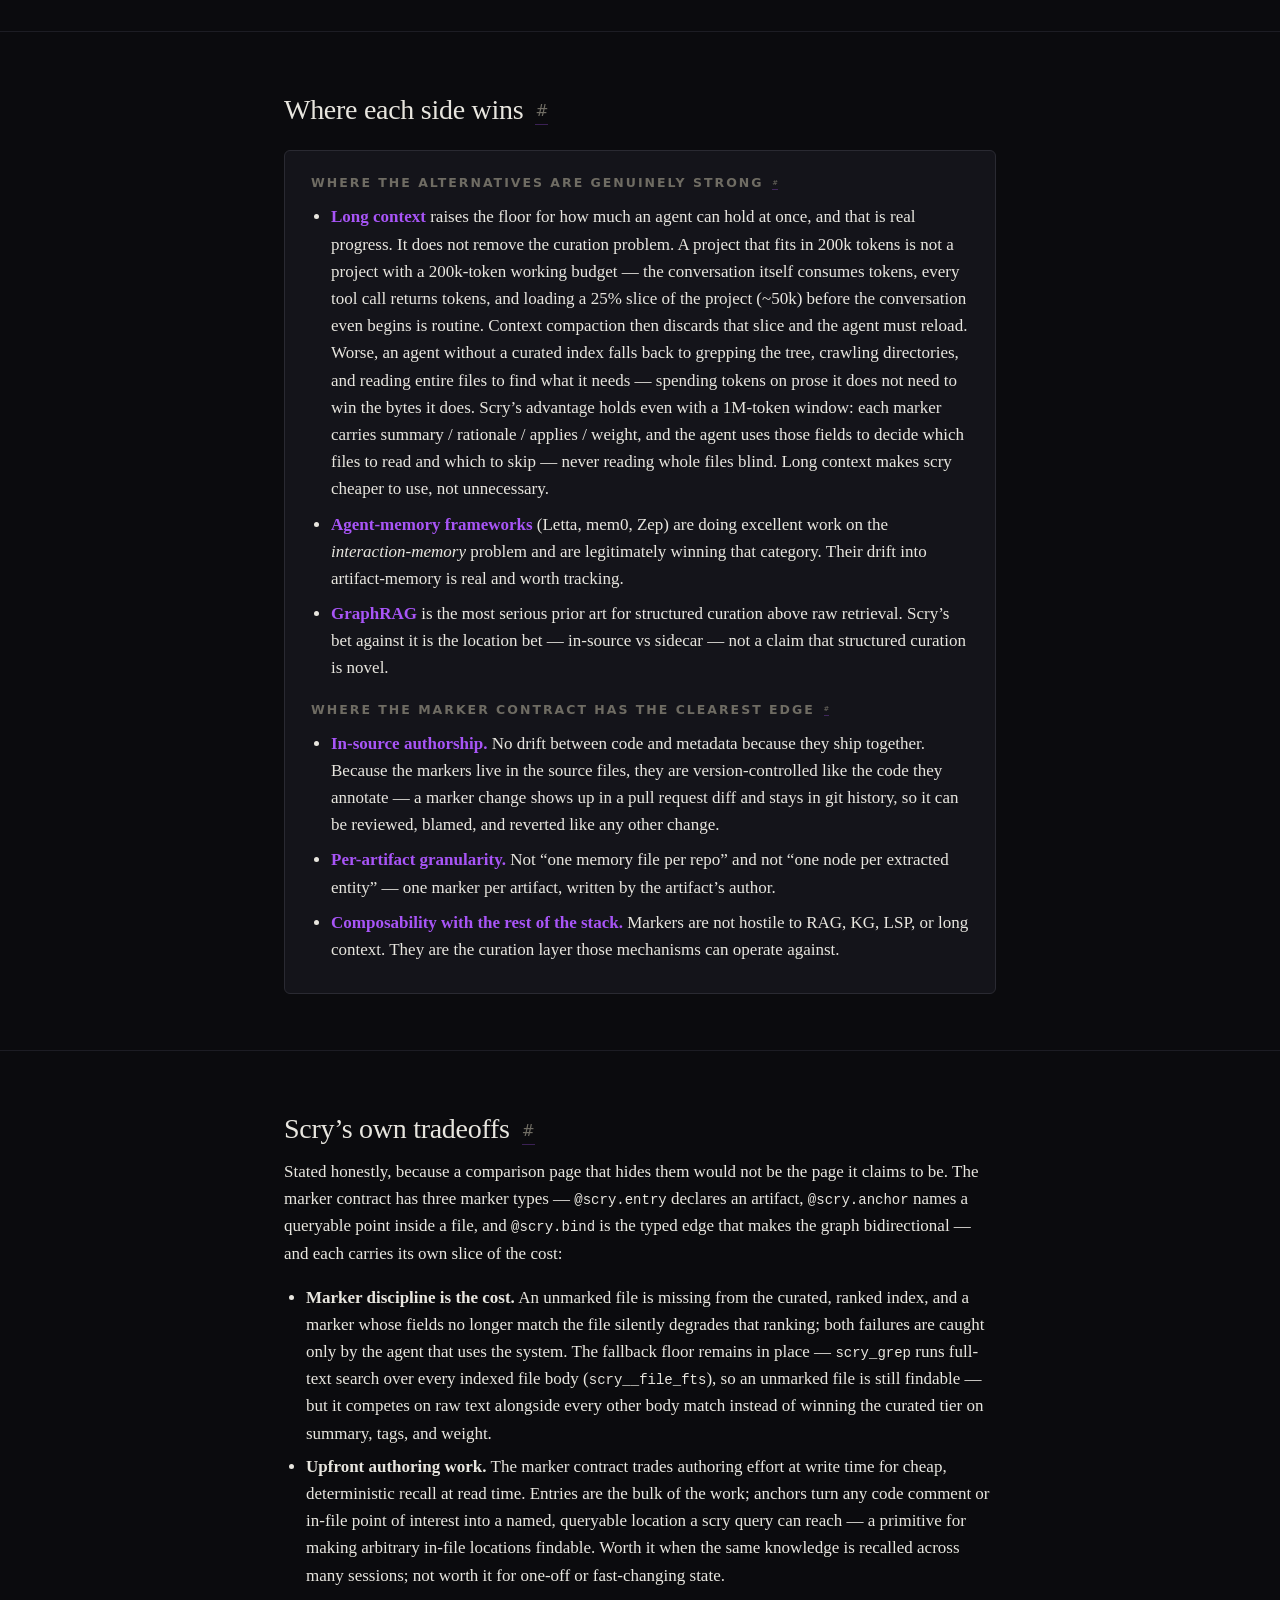
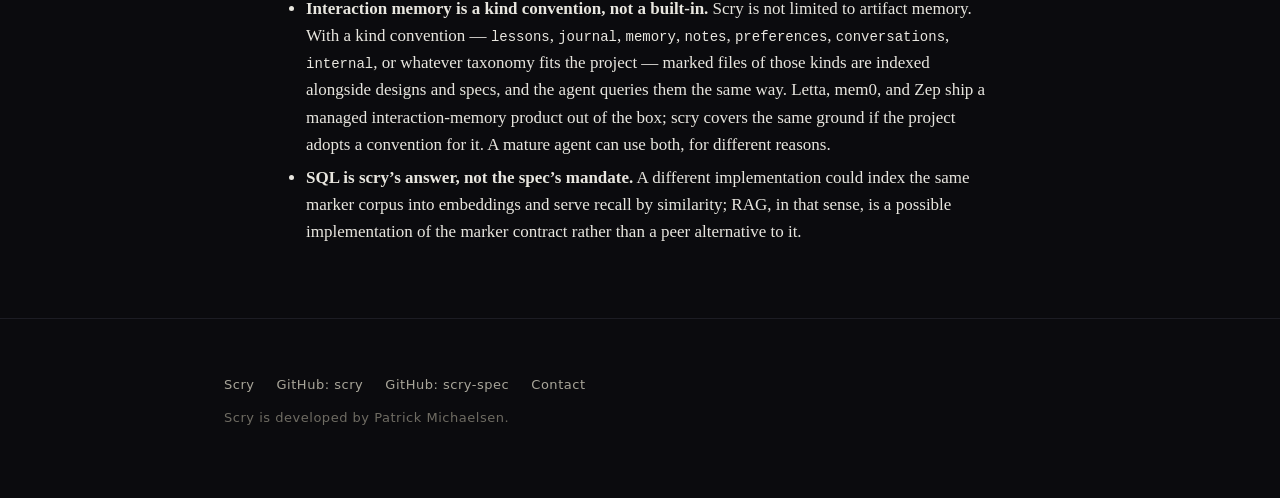
==== commit 473d40d0: "feat(site): add deep-link # anchors to all h2/h3 headers Permanent muted # affordance next to each h" ====
--- a/site/similar-tools.html
+++ b/site/similar-tools.html
@@ -10,6 +10,8 @@
 <meta property="og:type" content="website">
 <meta property="og:url" content="https://scryspec.com/similar-tools">
 <link rel="icon" href="data:image/svg+xml;utf8,<svg xmlns='http://www.w3.org/2000/svg' viewBox='0 0 32 32'><rect width='32' height='32' rx='6' fill='%230b0b0e'/><text x='16' y='22' text-anchor='middle' font-family='Iosevka,Menlo,monospace' font-size='18' fill='%23e8e6df'>s</text></svg>">
+<link rel="stylesheet" href="anchors.css">
+<script src="anchors.js" defer></script>
 <!-- @scry.bind page.similar-tools~1 research.agent-context-landscape-survey~a23dbc0b This page renders the landscape survey near-line-for-line in marketing voice. -->
 <style>
   :root {
--- a/site/anchors.css
+++ b/site/anchors.css
@@ -0,0 +1,34 @@
+/* scryspec.com — header deep-link anchors */
+.h-anchor {
+  display: inline-block;
+  margin-left: 0.35em;
+  font-family: ui-sans-serif, system-ui, sans-serif;
+  font-weight: 400;
+  color: var(--ink-dim, #6b6b6b);
+  text-decoration: none;
+  font-size: 0.55em;
+  vertical-align: middle;
+  letter-spacing: 0;
+  cursor: pointer;
+  user-select: none;
+  position: relative;
+  transition: color 0.15s ease;
+}
+.h-anchor:hover,
+.h-anchor:focus {
+  color: var(--ink-muted, #aaaaaa);
+  outline: none;
+}
+.h-anchor.copied {
+  color: #7ab87a;
+}
+.h-anchor.copied::after {
+  content: " copied";
+  margin-left: 0.3em;
+  font-size: 0.9em;
+  letter-spacing: 0.02em;
+}
+h2 > .h-anchor,
+h3 > .h-anchor {
+  white-space: nowrap;
+}
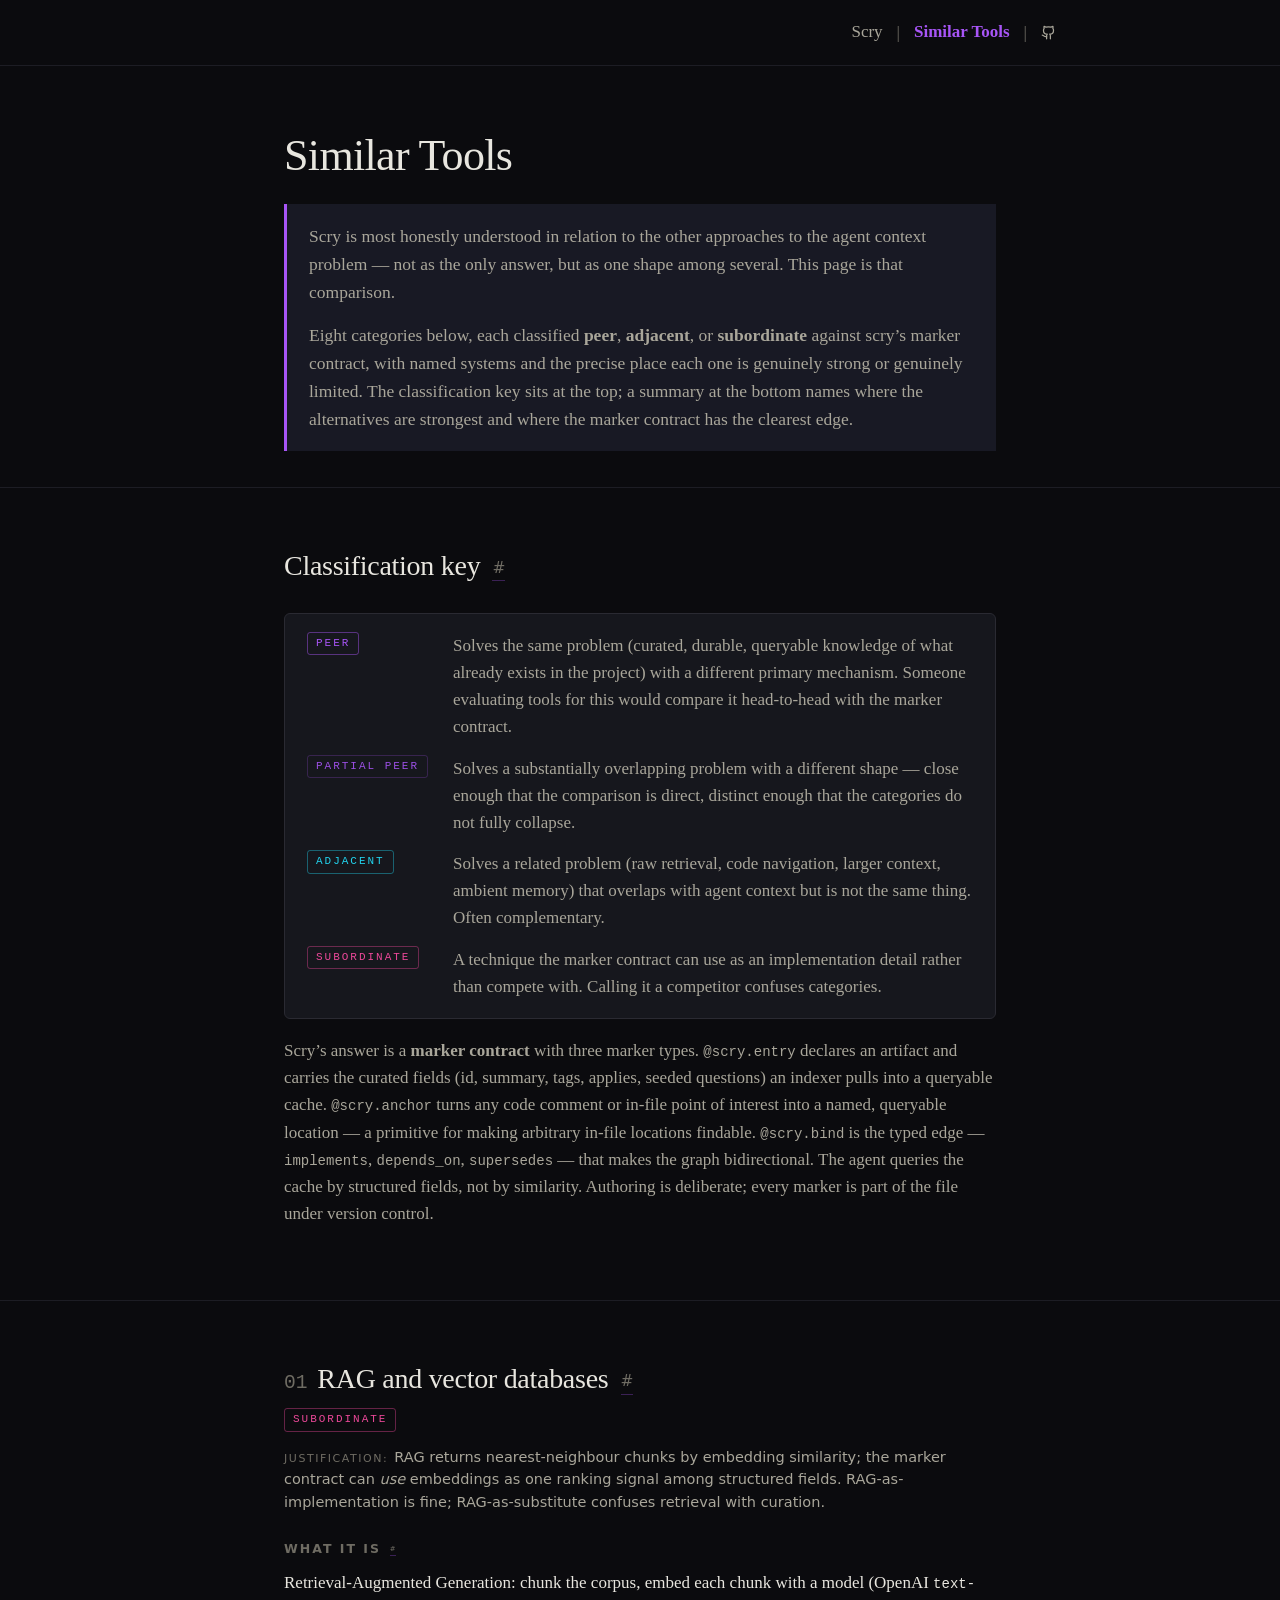
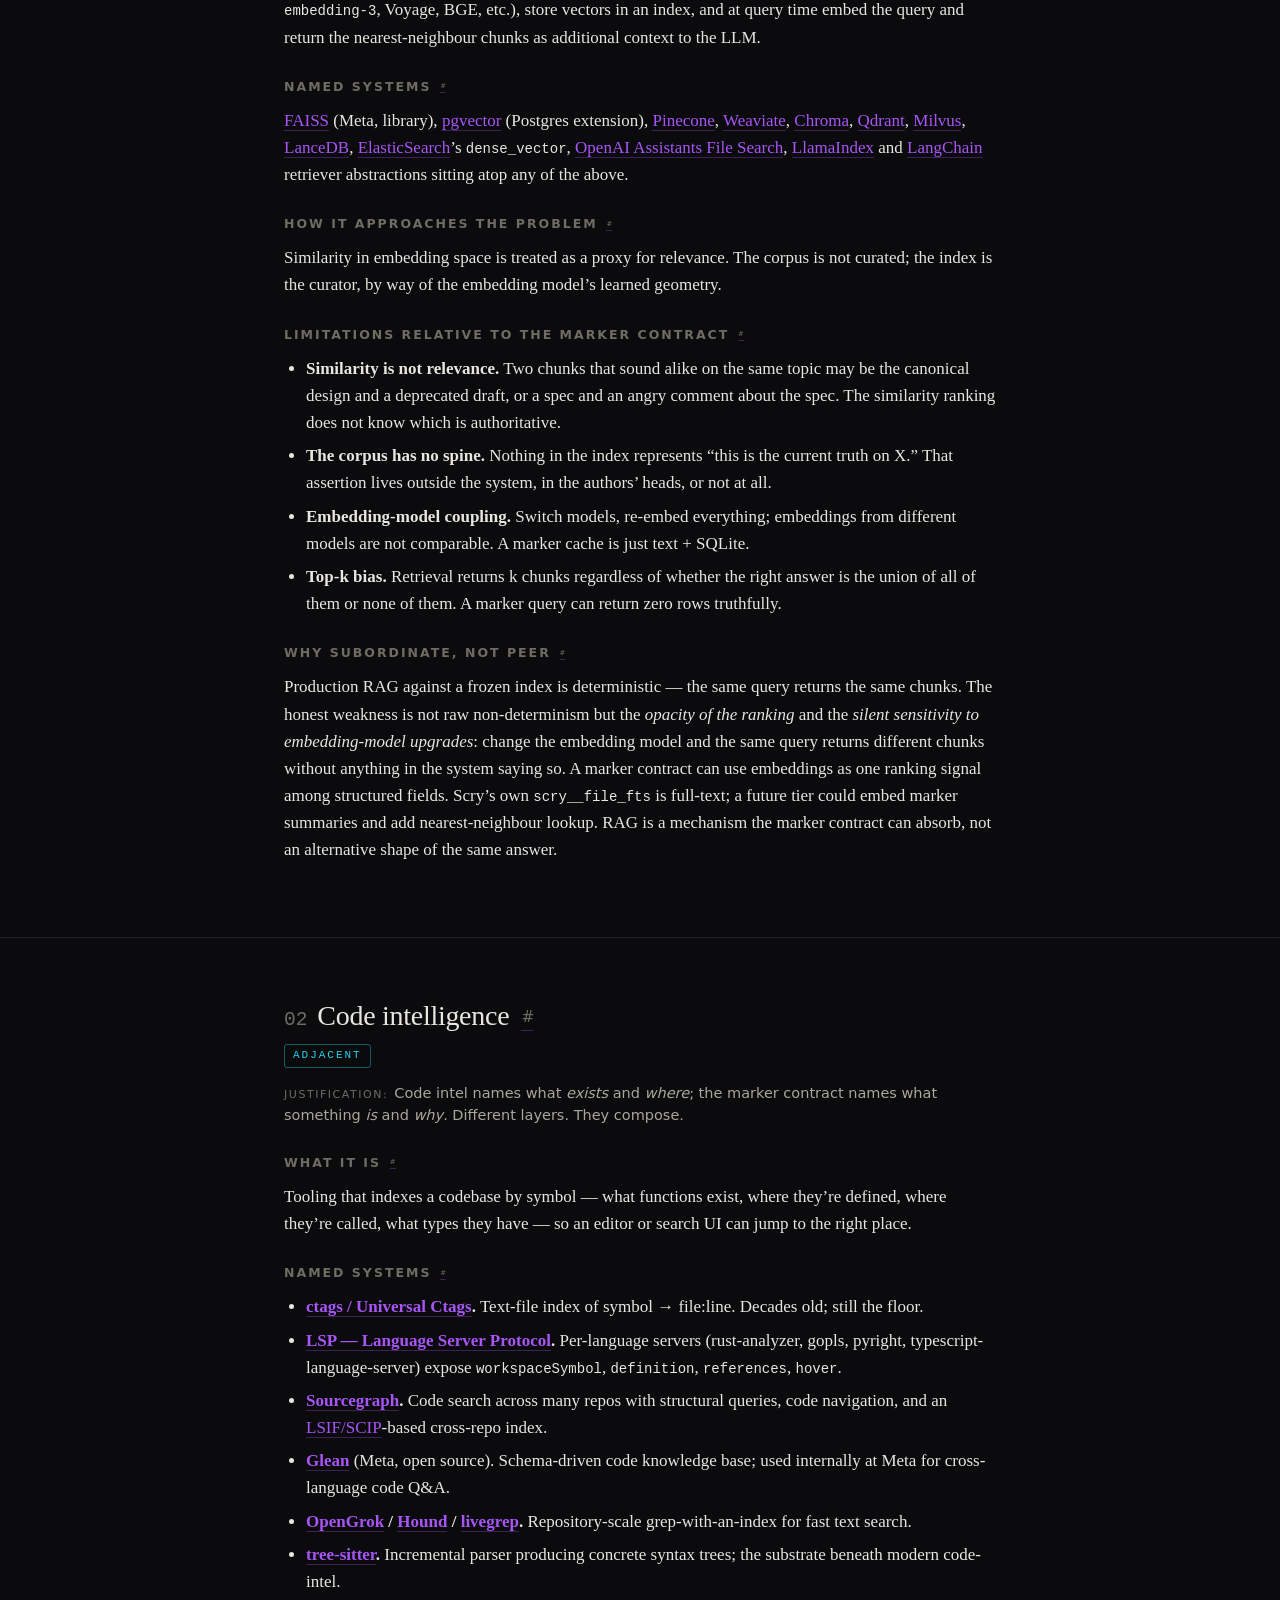
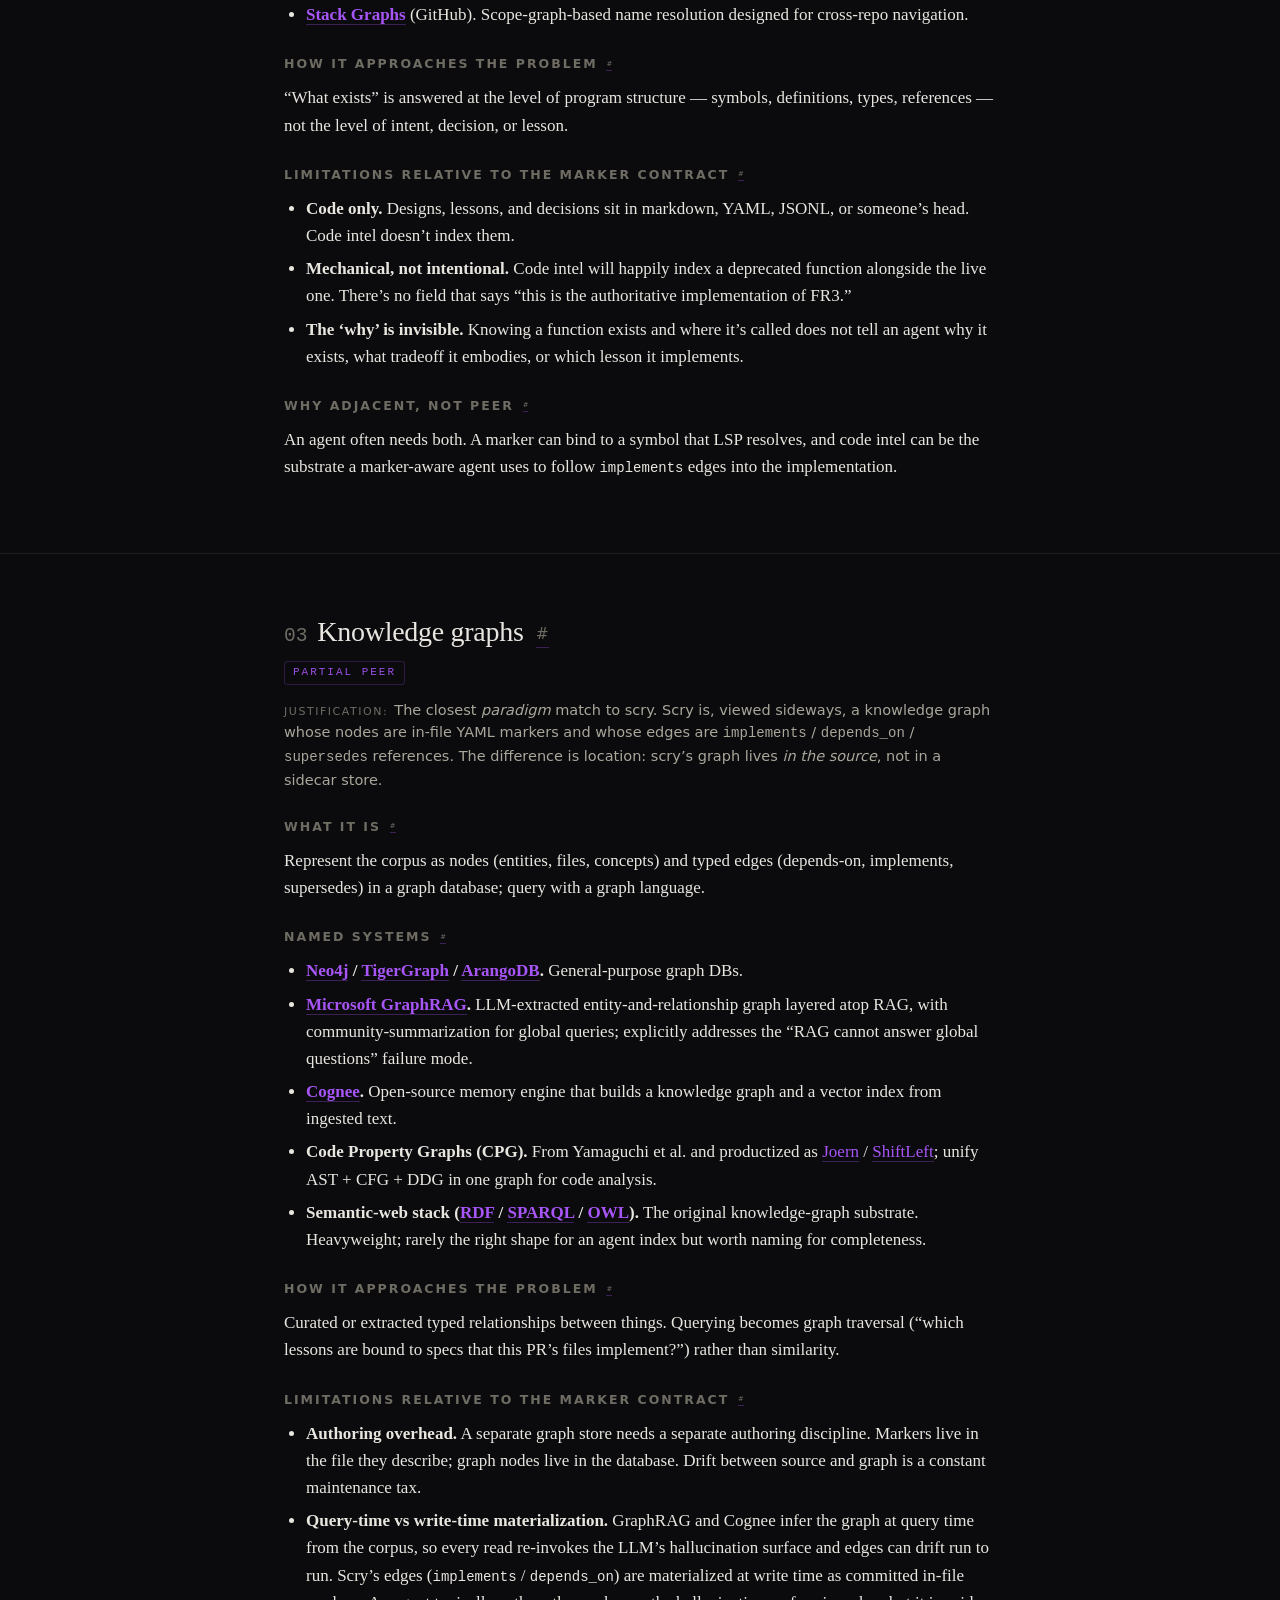
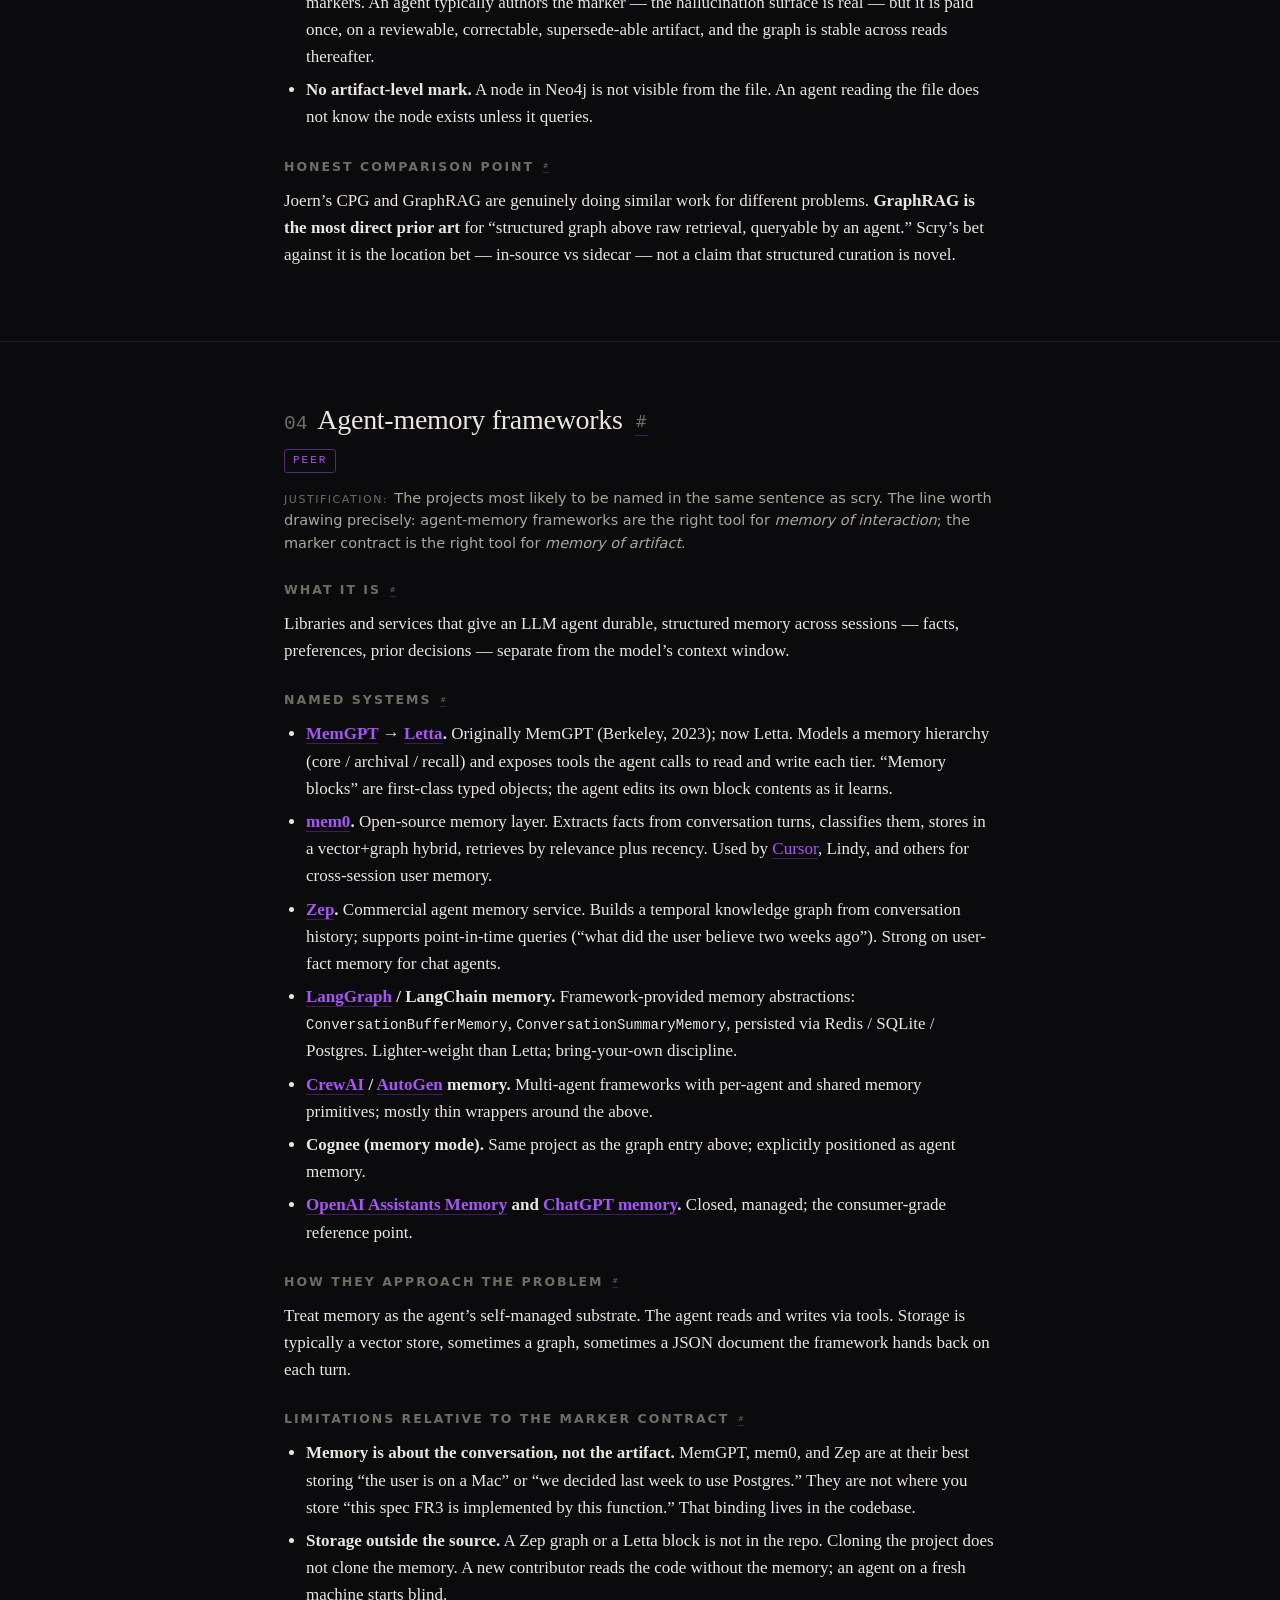
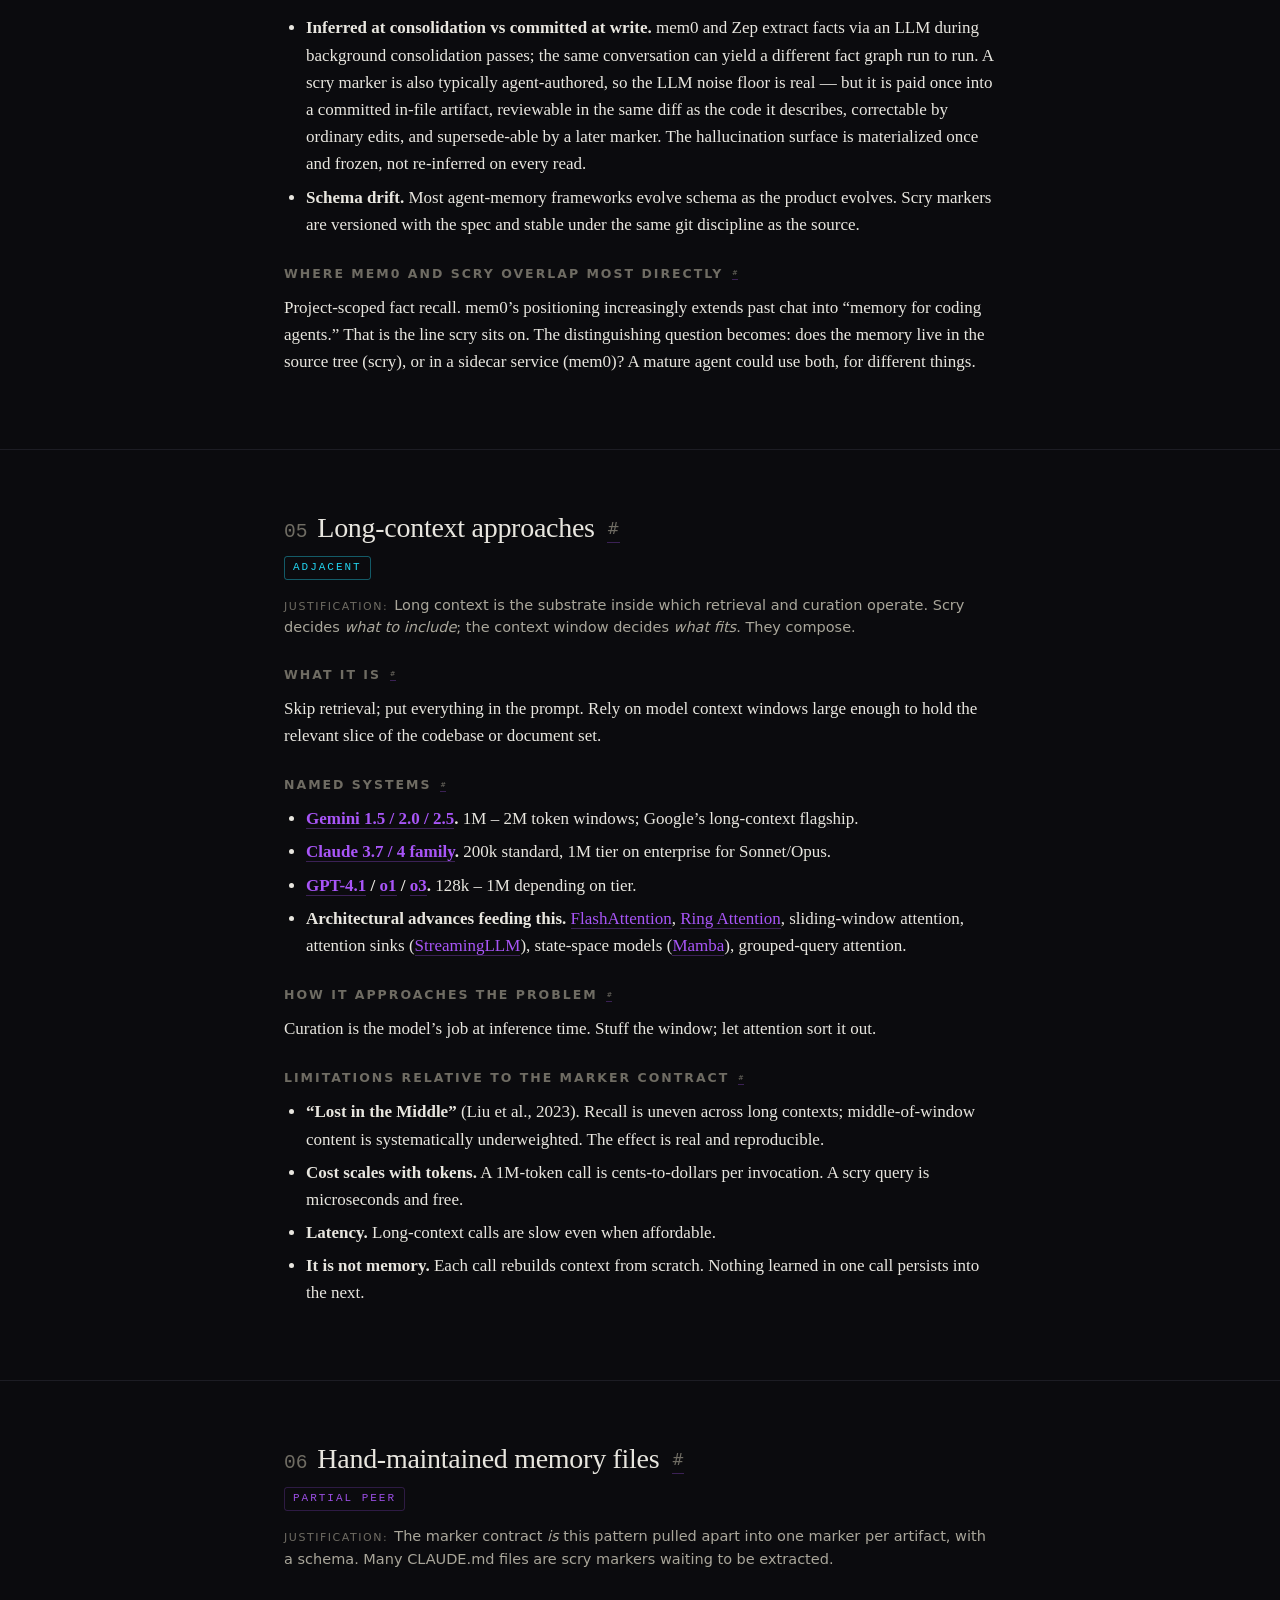
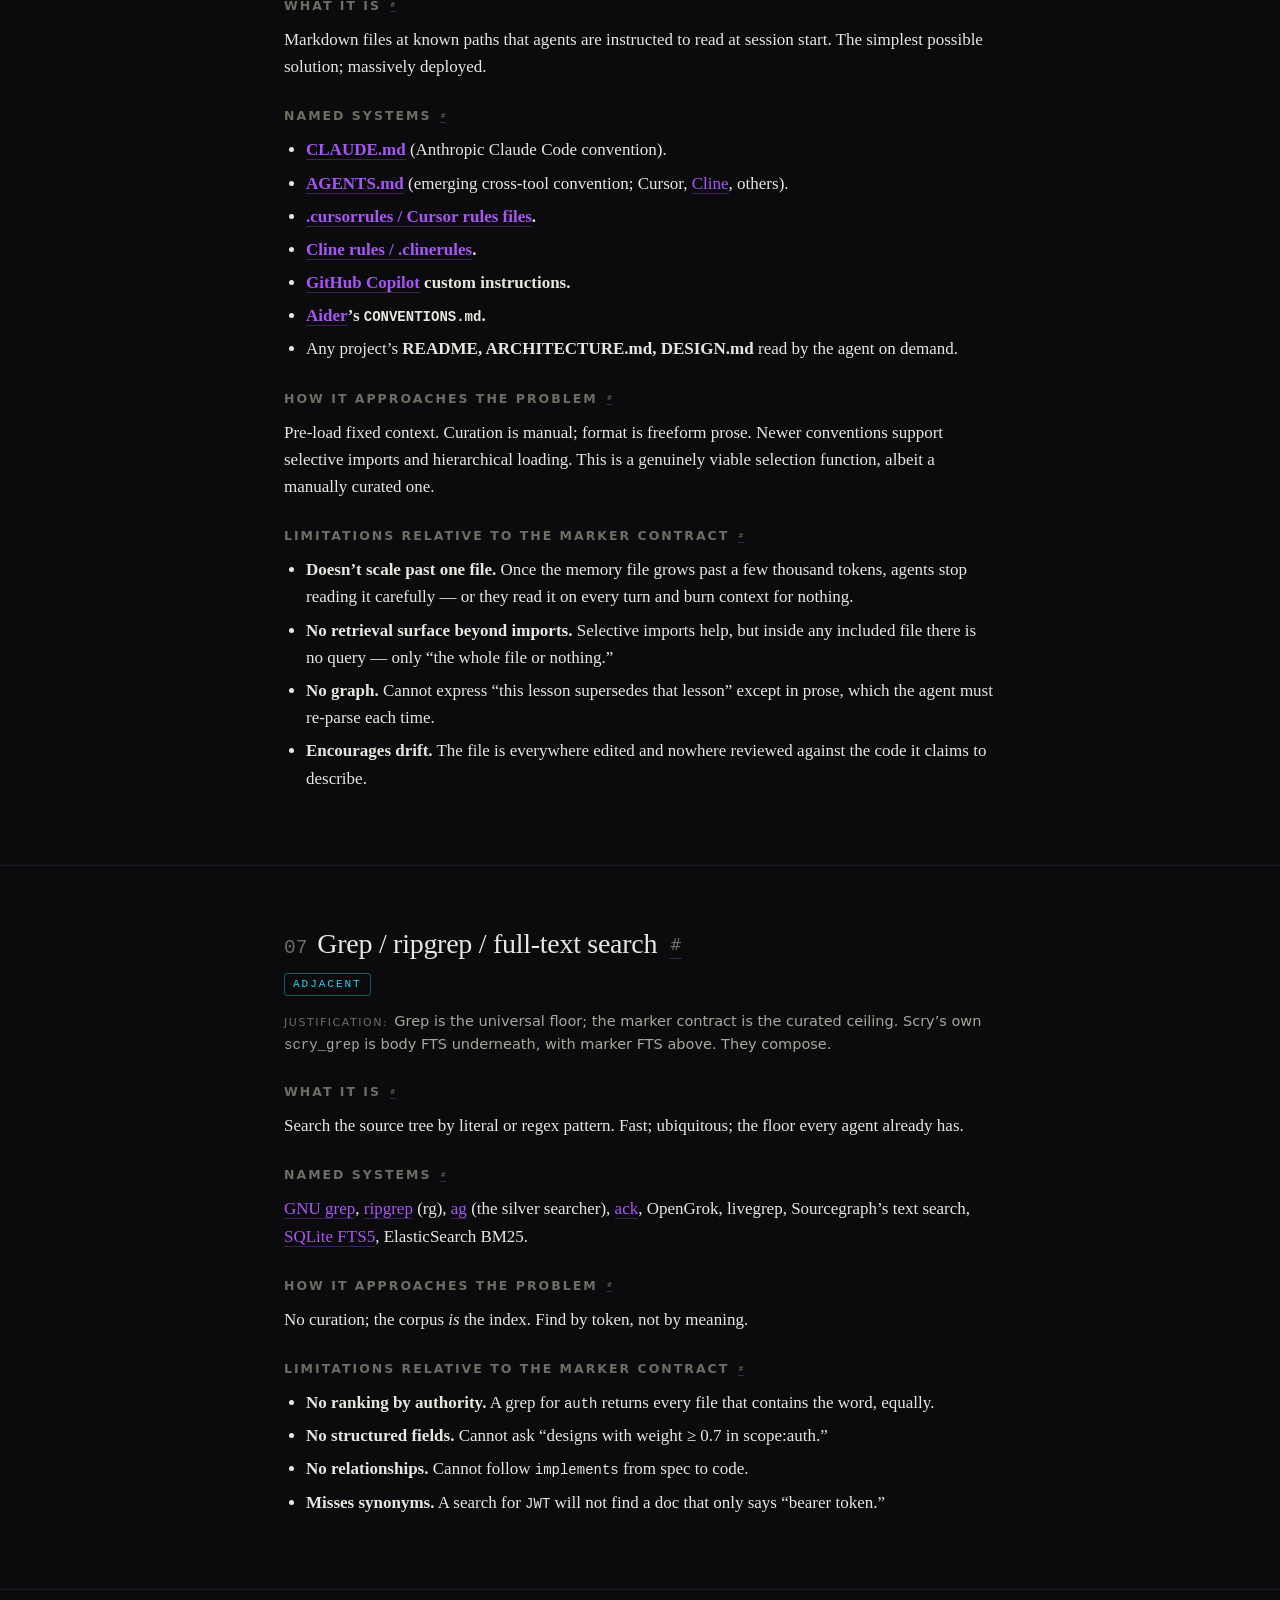
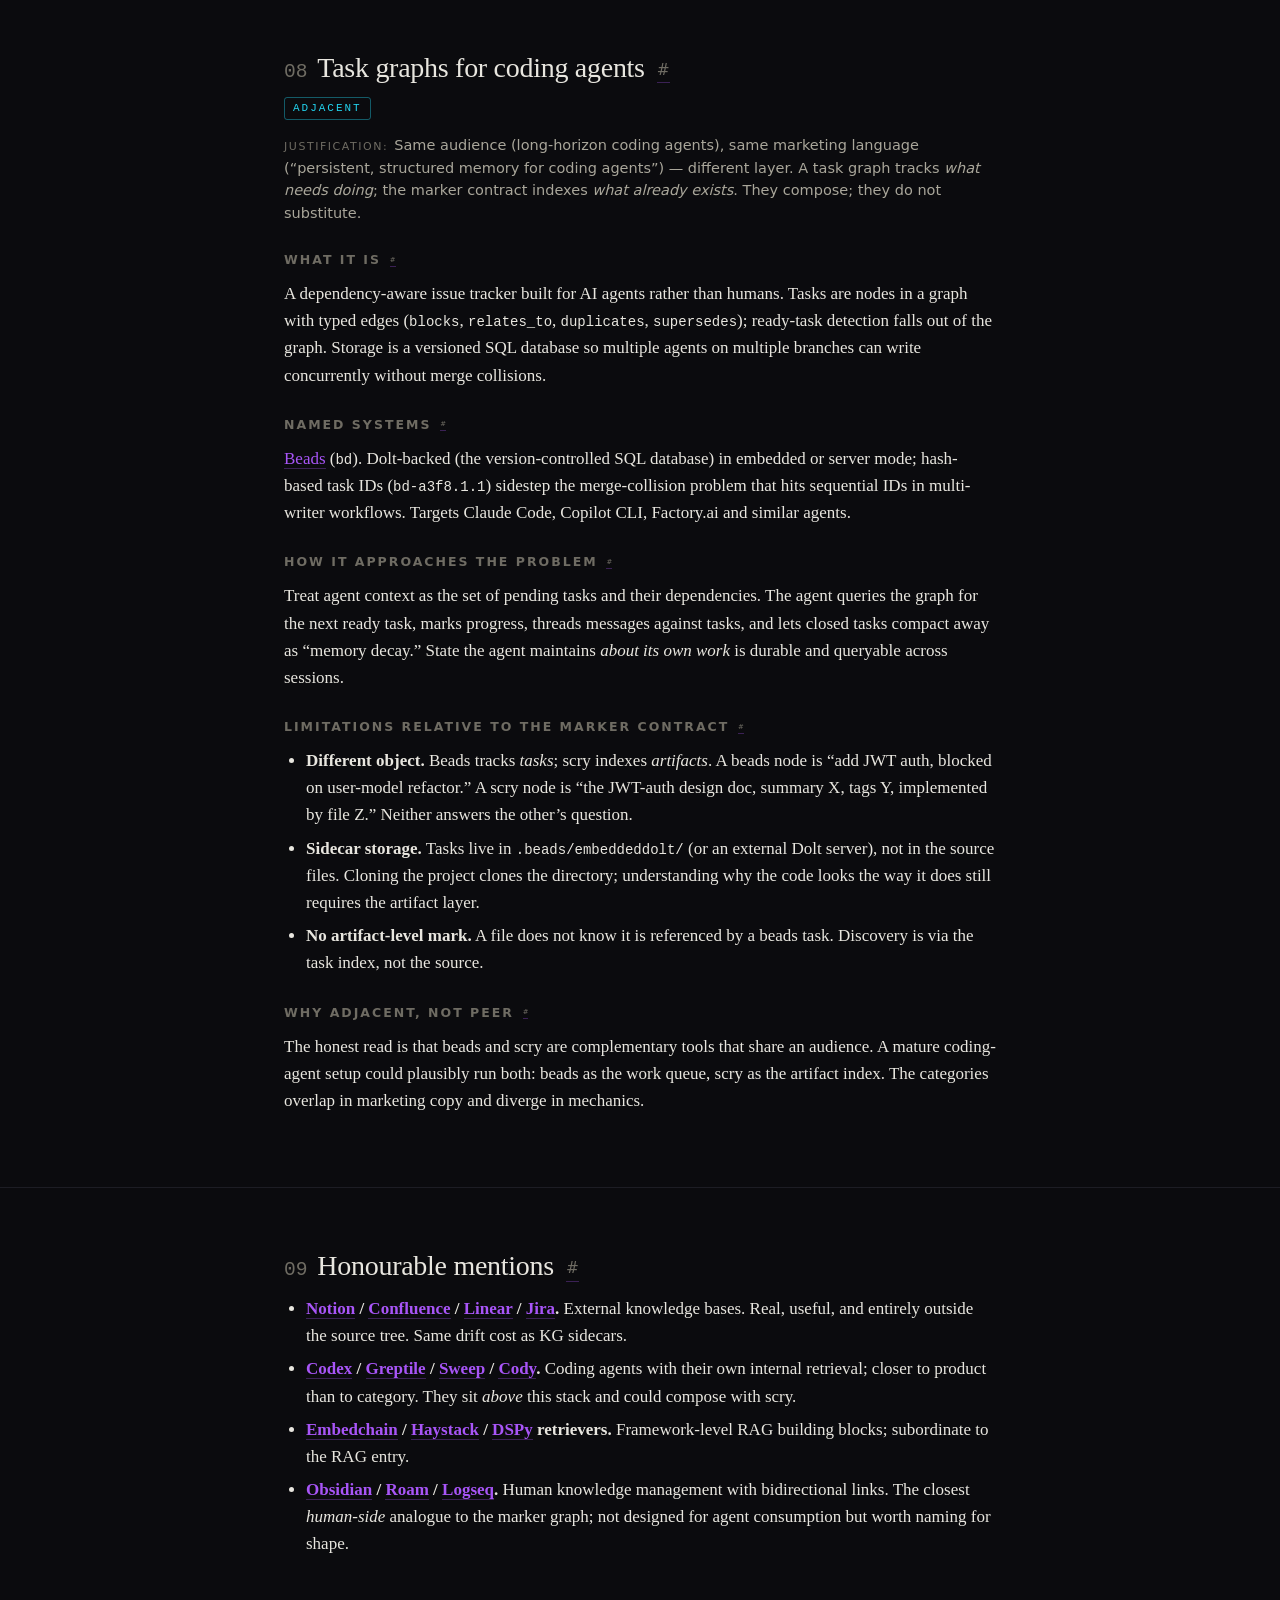
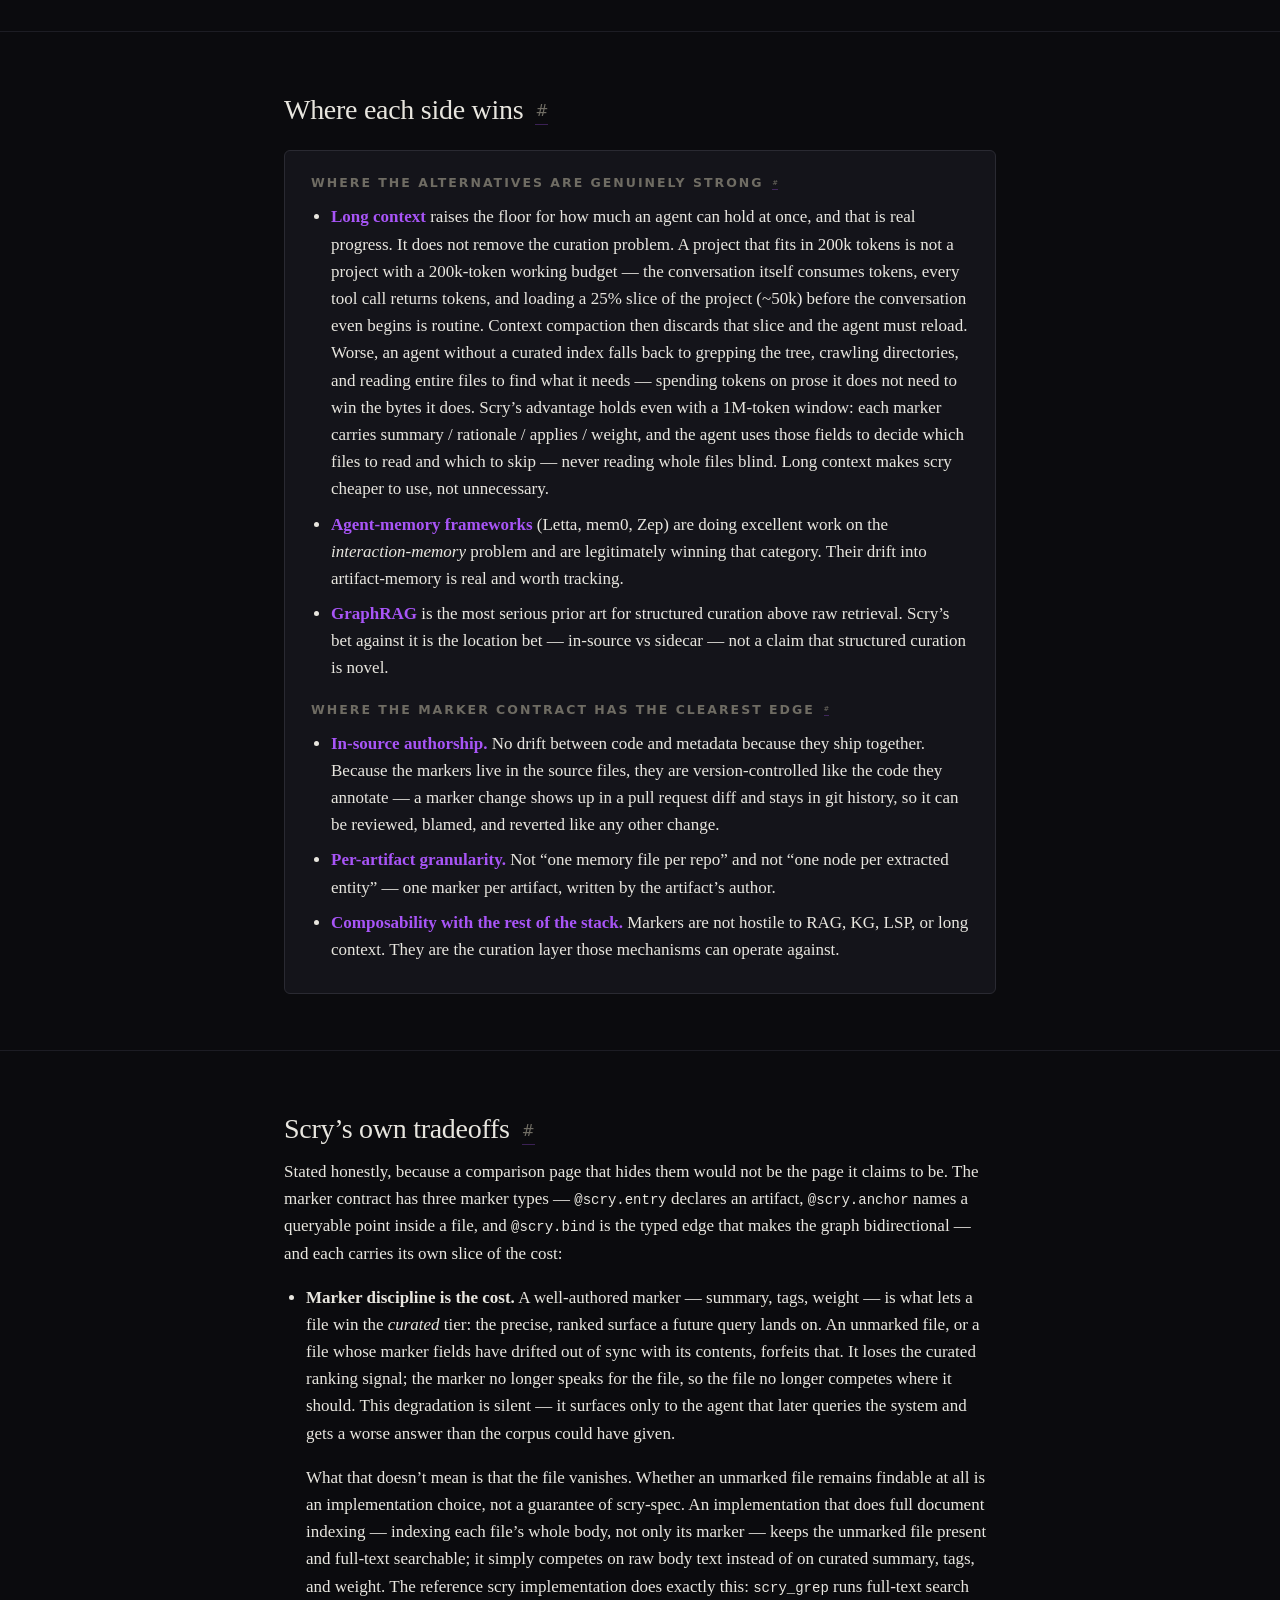
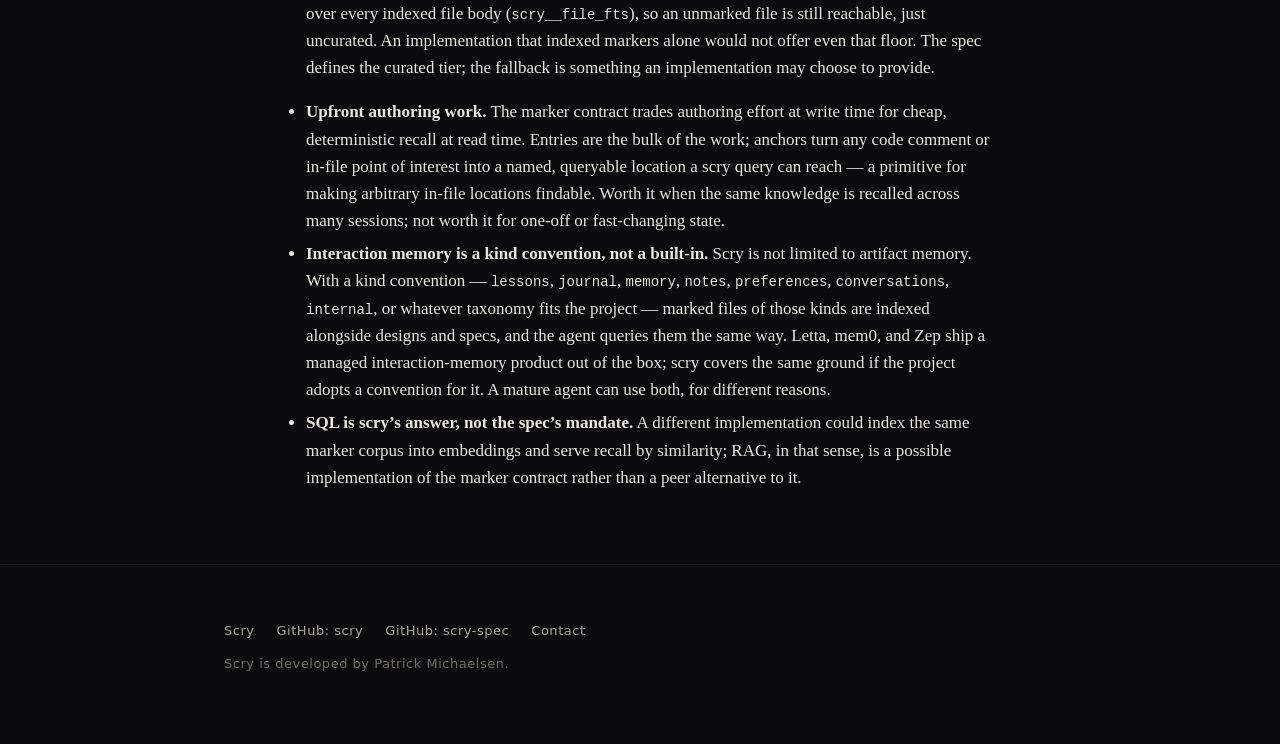
==== commit 4bc87255: "site(similar-tools): correct 'Marker discipline is the cost' — unmarked = uncurated, not missing" ====
--- a/site/similar-tools.html
+++ b/site/similar-tools.html
@@ -605,7 +605,8 @@
     <h2>Scry&rsquo;s own tradeoffs</h2>
     <p>Stated honestly, because a comparison page that hides them would not be the page it claims to be. The marker contract has three marker types &mdash; <code>@scry.entry</code> declares an artifact, <code>@scry.anchor</code> names a queryable point inside a file, and <code>@scry.bind</code> is the typed edge that makes the graph bidirectional &mdash; and each carries its own slice of the cost:</p>
     <ul class="plain">
-      <li><strong>Marker discipline is the cost.</strong> An unmarked file is missing from the curated, ranked index, and a marker whose fields no longer match the file silently degrades that ranking; both failures are caught only by the agent that uses the system. The fallback floor remains in place &mdash; <code>scry_grep</code> runs full-text search over every indexed file body (<code>scry__file_fts</code>), so an unmarked file is still findable &mdash; but it competes on raw text alongside every other body match instead of winning the curated tier on summary, tags, and weight.</li>
+      <li><p><strong>Marker discipline is the cost.</strong> A well-authored marker &mdash; summary, tags, weight &mdash; is what lets a file win the <em>curated</em> tier: the precise, ranked surface a future query lands on. An unmarked file, or a file whose marker fields have drifted out of sync with its contents, forfeits that. It loses the curated ranking signal; the marker no longer speaks for the file, so the file no longer competes where it should. This degradation is silent &mdash; it surfaces only to the agent that later queries the system and gets a worse answer than the corpus could have given.</p>
+      <p>What that doesn&rsquo;t mean is that the file vanishes. Whether an unmarked file remains findable at all is an implementation choice, not a guarantee of scry-spec. An implementation that does full document indexing &mdash; indexing each file&rsquo;s whole body, not only its marker &mdash; keeps the unmarked file present and full-text searchable; it simply competes on raw body text instead of on curated summary, tags, and weight. The reference scry implementation does exactly this: <code>scry_grep</code> runs full-text search over every indexed file body (<code>scry__file_fts</code>), so an unmarked file is still reachable, just uncurated. An implementation that indexed markers alone would not offer even that floor. The spec defines the curated tier; the fallback is something an implementation may choose to provide.</p></li>
       <li><strong>Upfront authoring work.</strong> The marker contract trades authoring effort at write time for cheap, deterministic recall at read time. Entries are the bulk of the work; anchors turn any code comment or in-file point of interest into a named, queryable location a scry query can reach &mdash; a primitive for making arbitrary in-file locations findable. Worth it when the same knowledge is recalled across many sessions; not worth it for one-off or fast-changing state.</li>
       <li><strong>Interaction memory is a kind convention, not a built-in.</strong> Scry is not limited to artifact memory. With a kind convention &mdash; <code>lessons</code>, <code>journal</code>, <code>memory</code>, <code>notes</code>, <code>preferences</code>, <code>conversations</code>, <code>internal</code>, or whatever taxonomy fits the project &mdash; marked files of those kinds are indexed alongside designs and specs, and the agent queries them the same way. Letta, mem0, and Zep ship a managed interaction-memory product out of the box; scry covers the same ground if the project adopts a convention for it. A mature agent can use both, for different reasons.</li>
       <li><strong>SQL is scry&rsquo;s answer, not the spec&rsquo;s mandate.</strong> A different implementation could index the same marker corpus into embeddings and serve recall by similarity; RAG, in that sense, is a possible implementation of the marker contract rather than a peer alternative to it.</li>
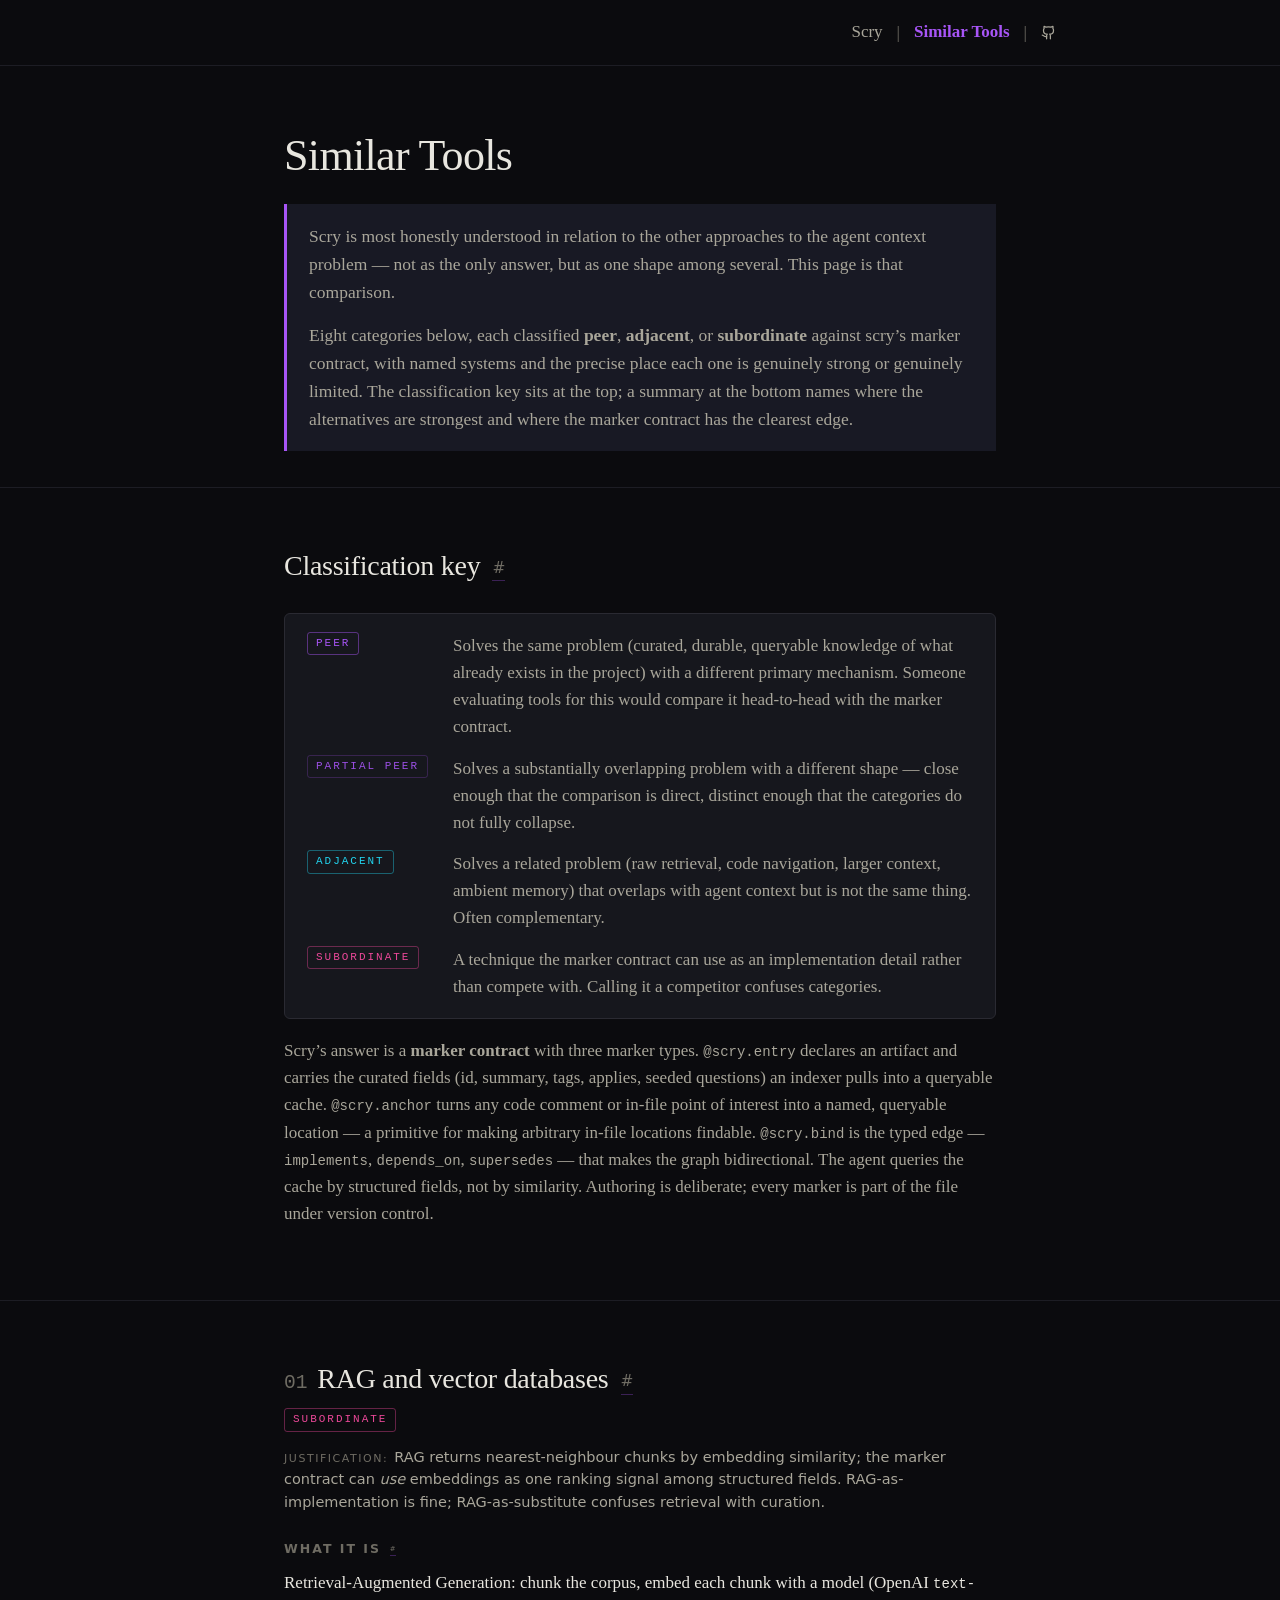
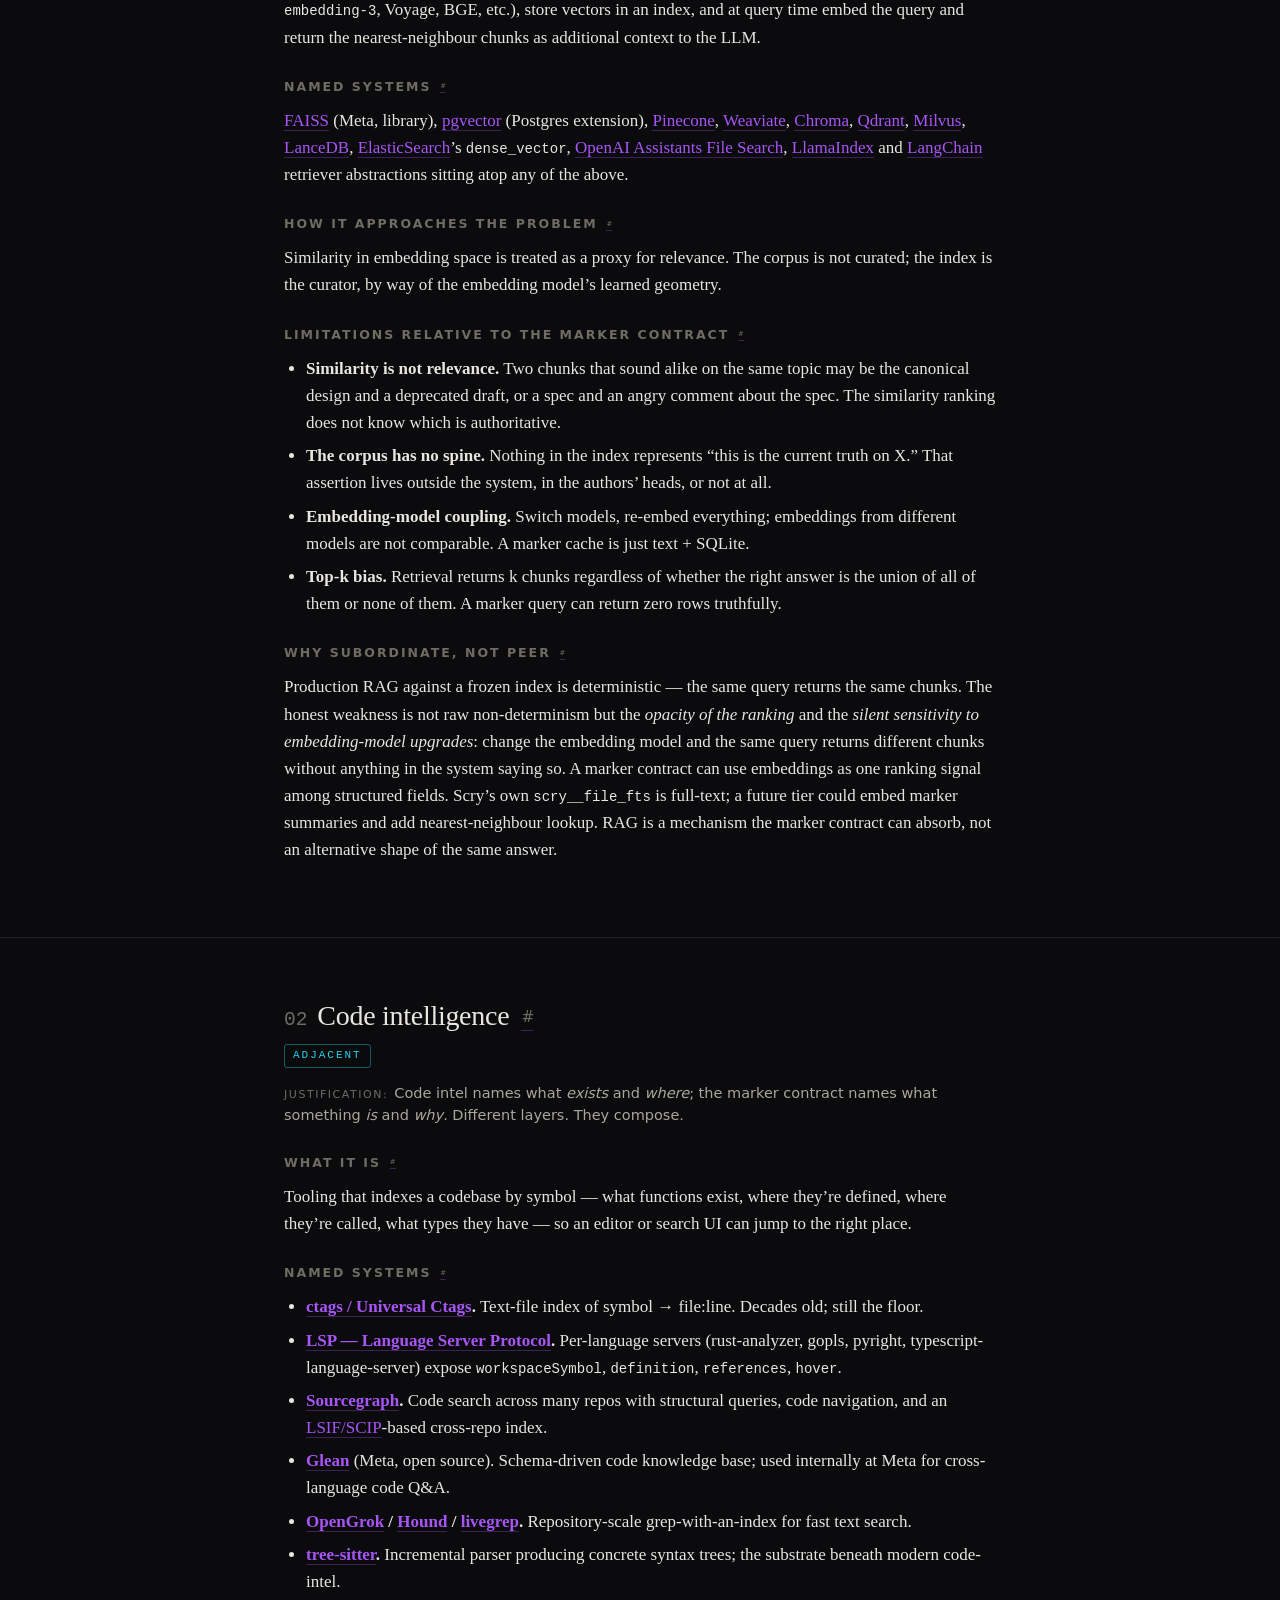
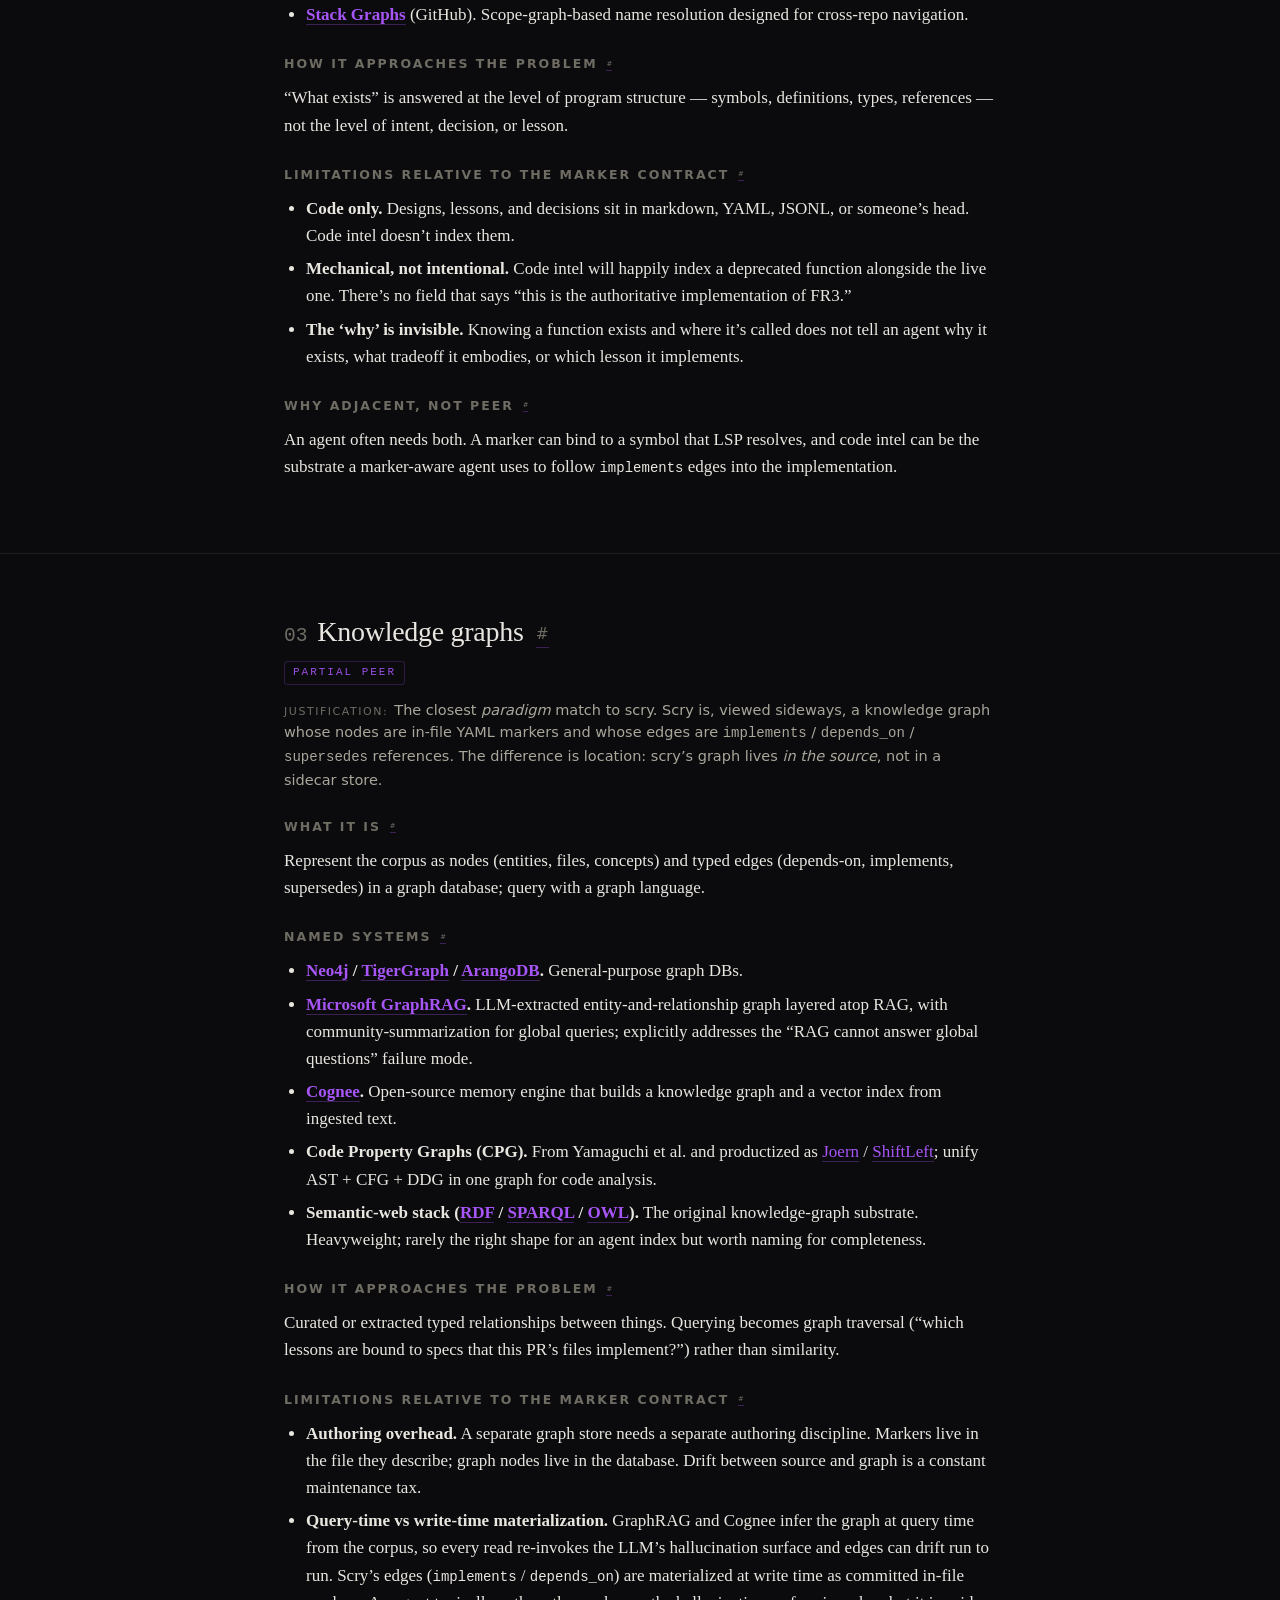
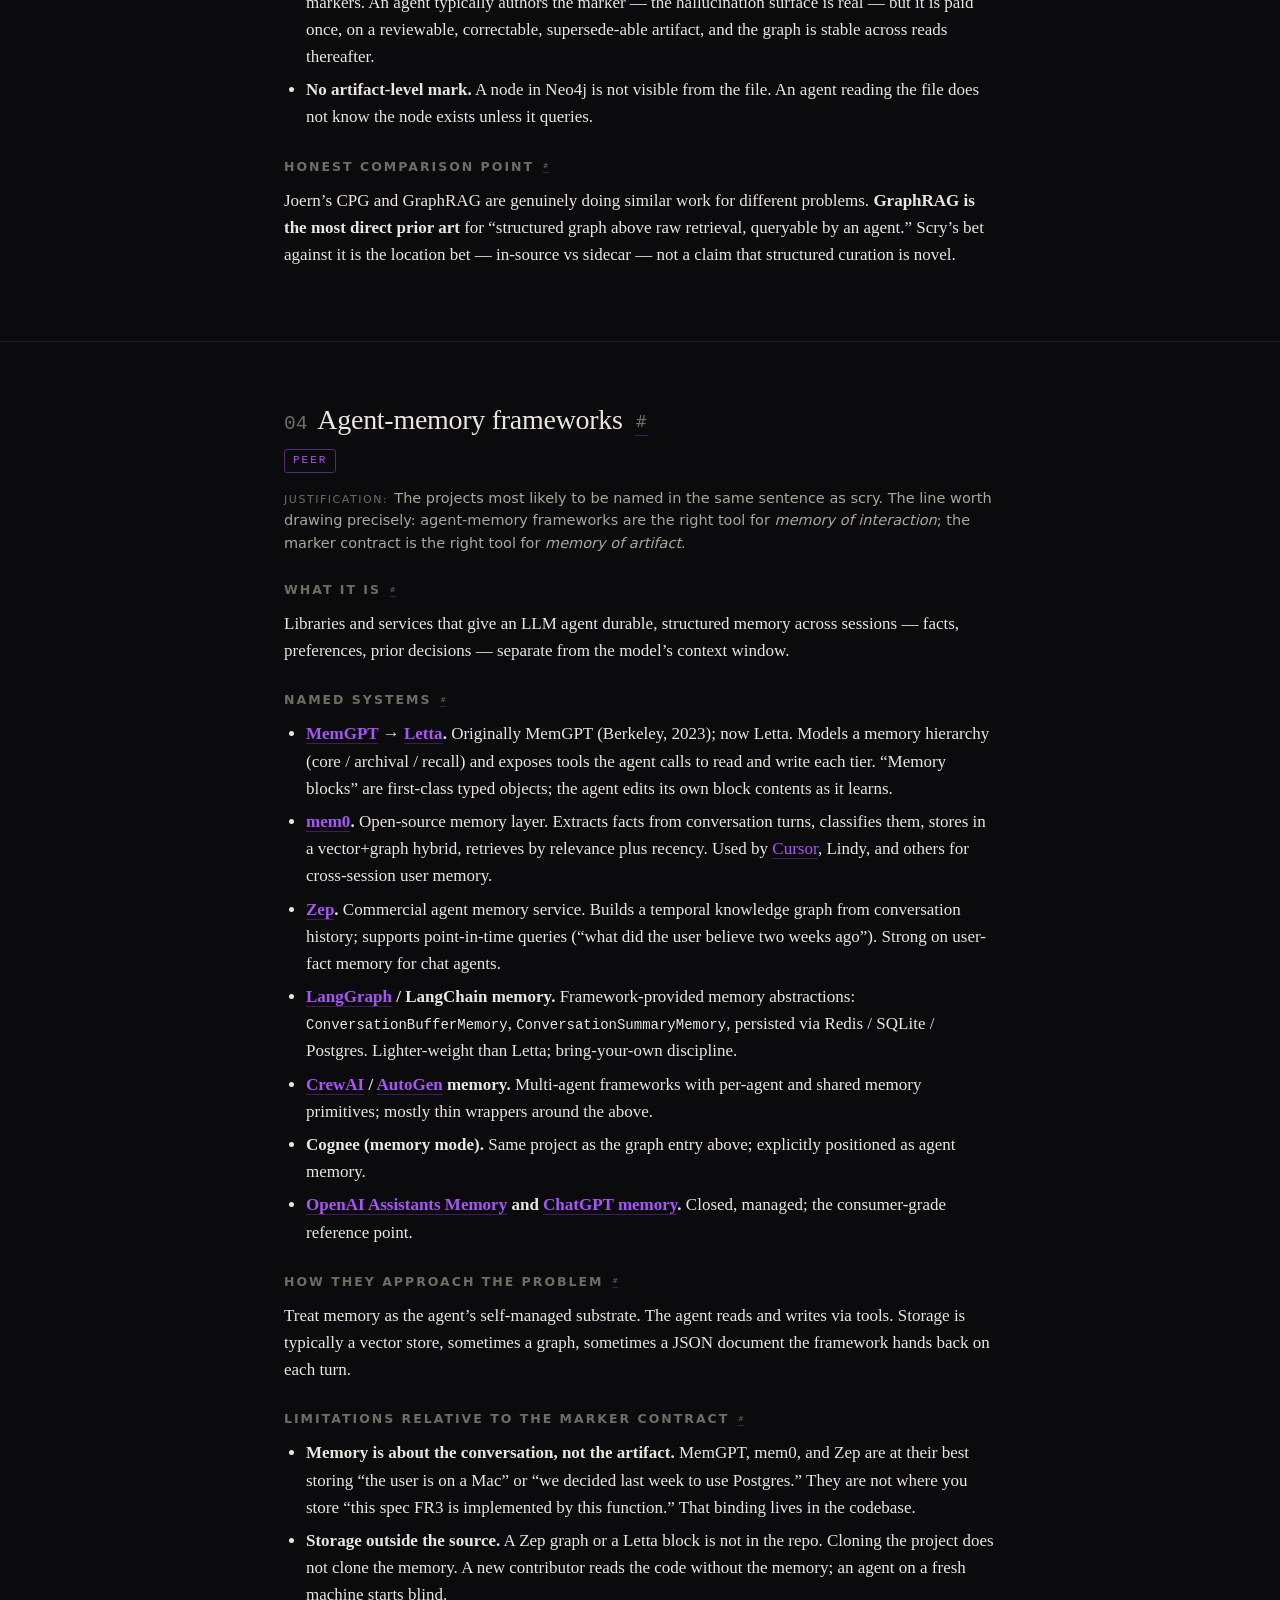
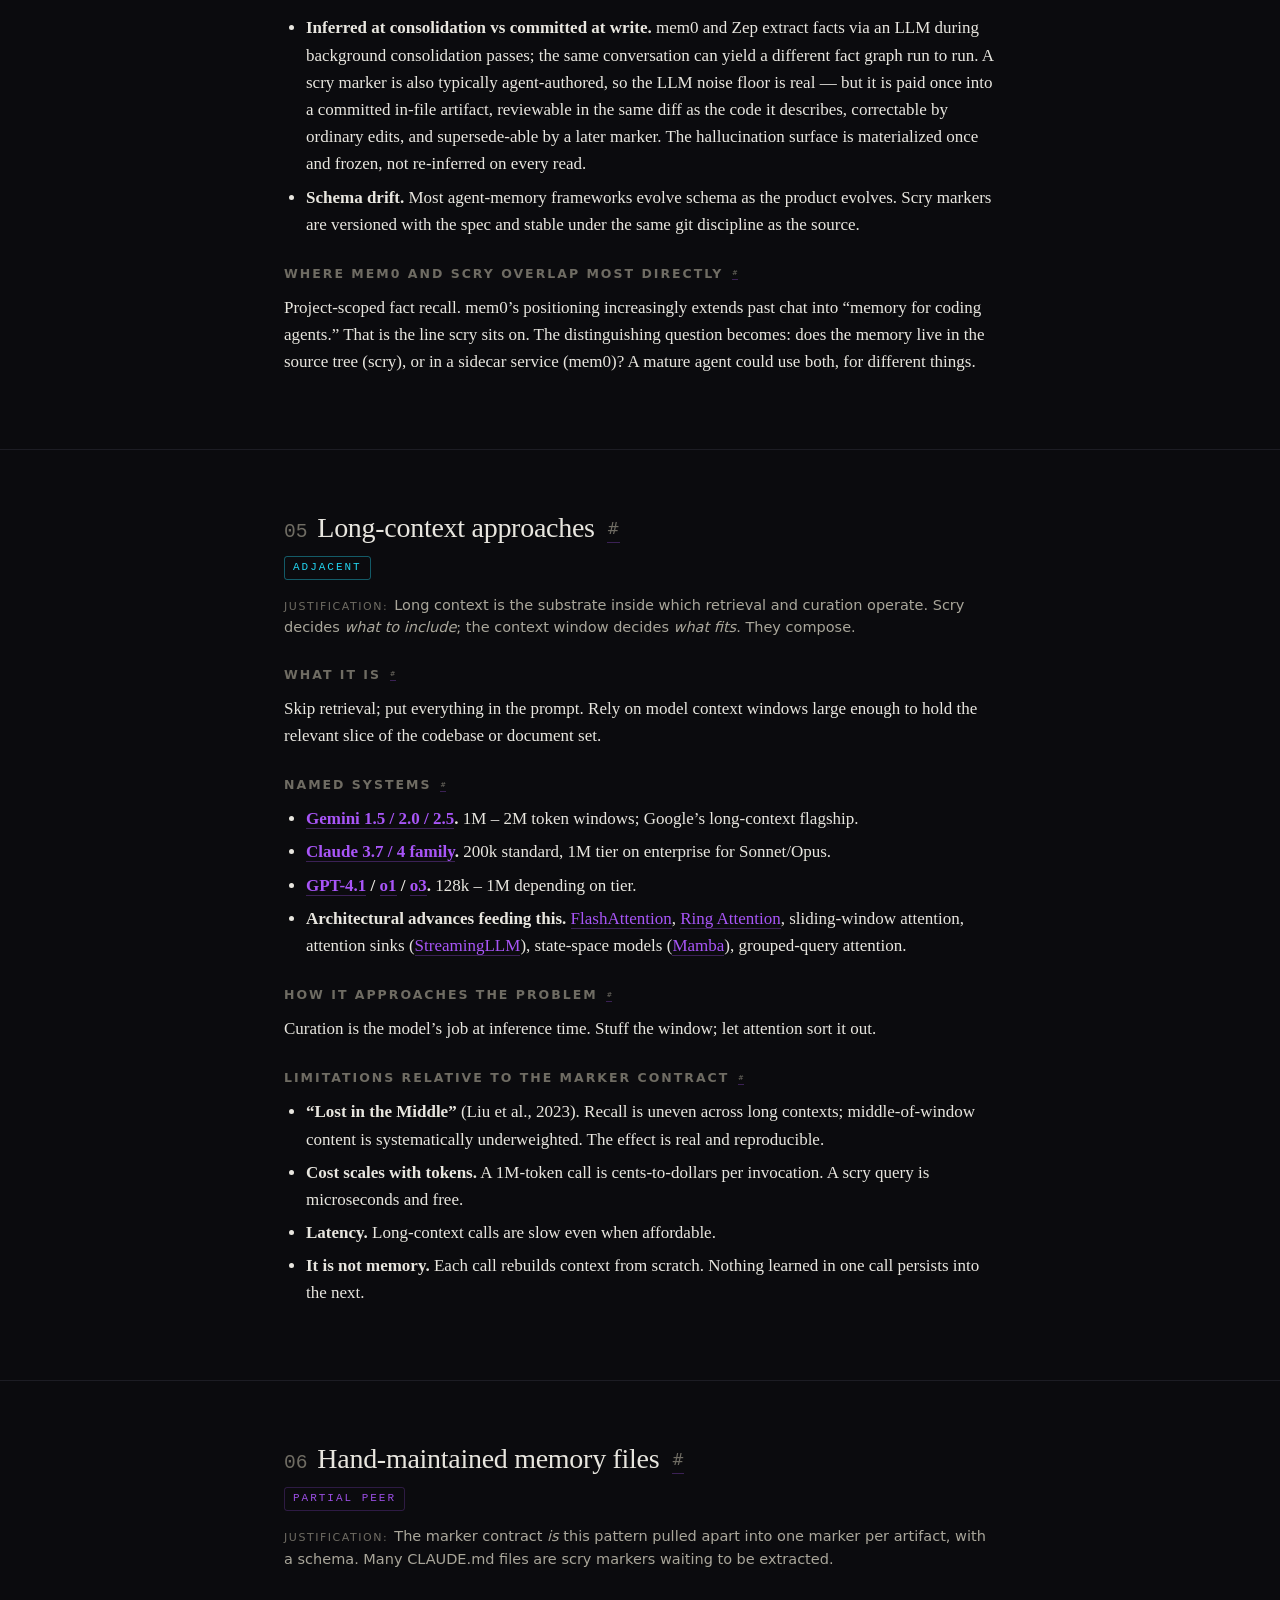
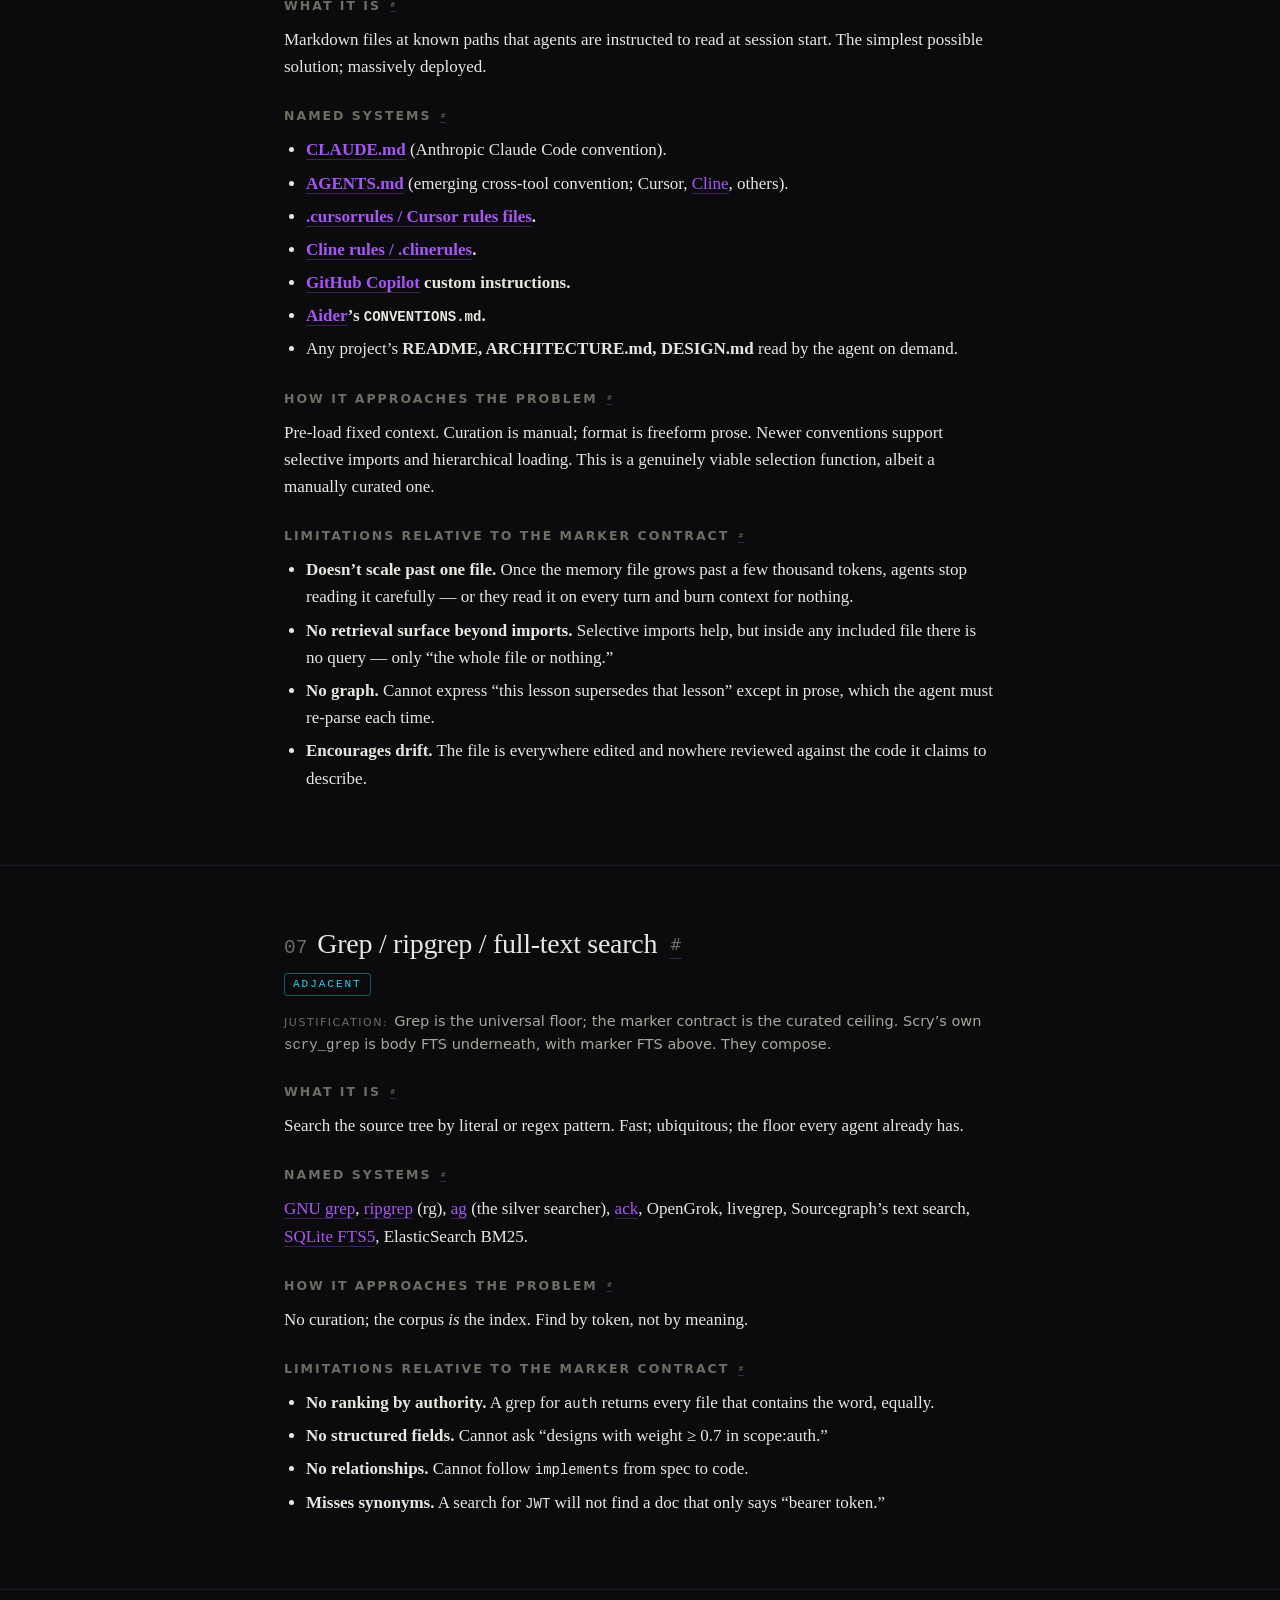
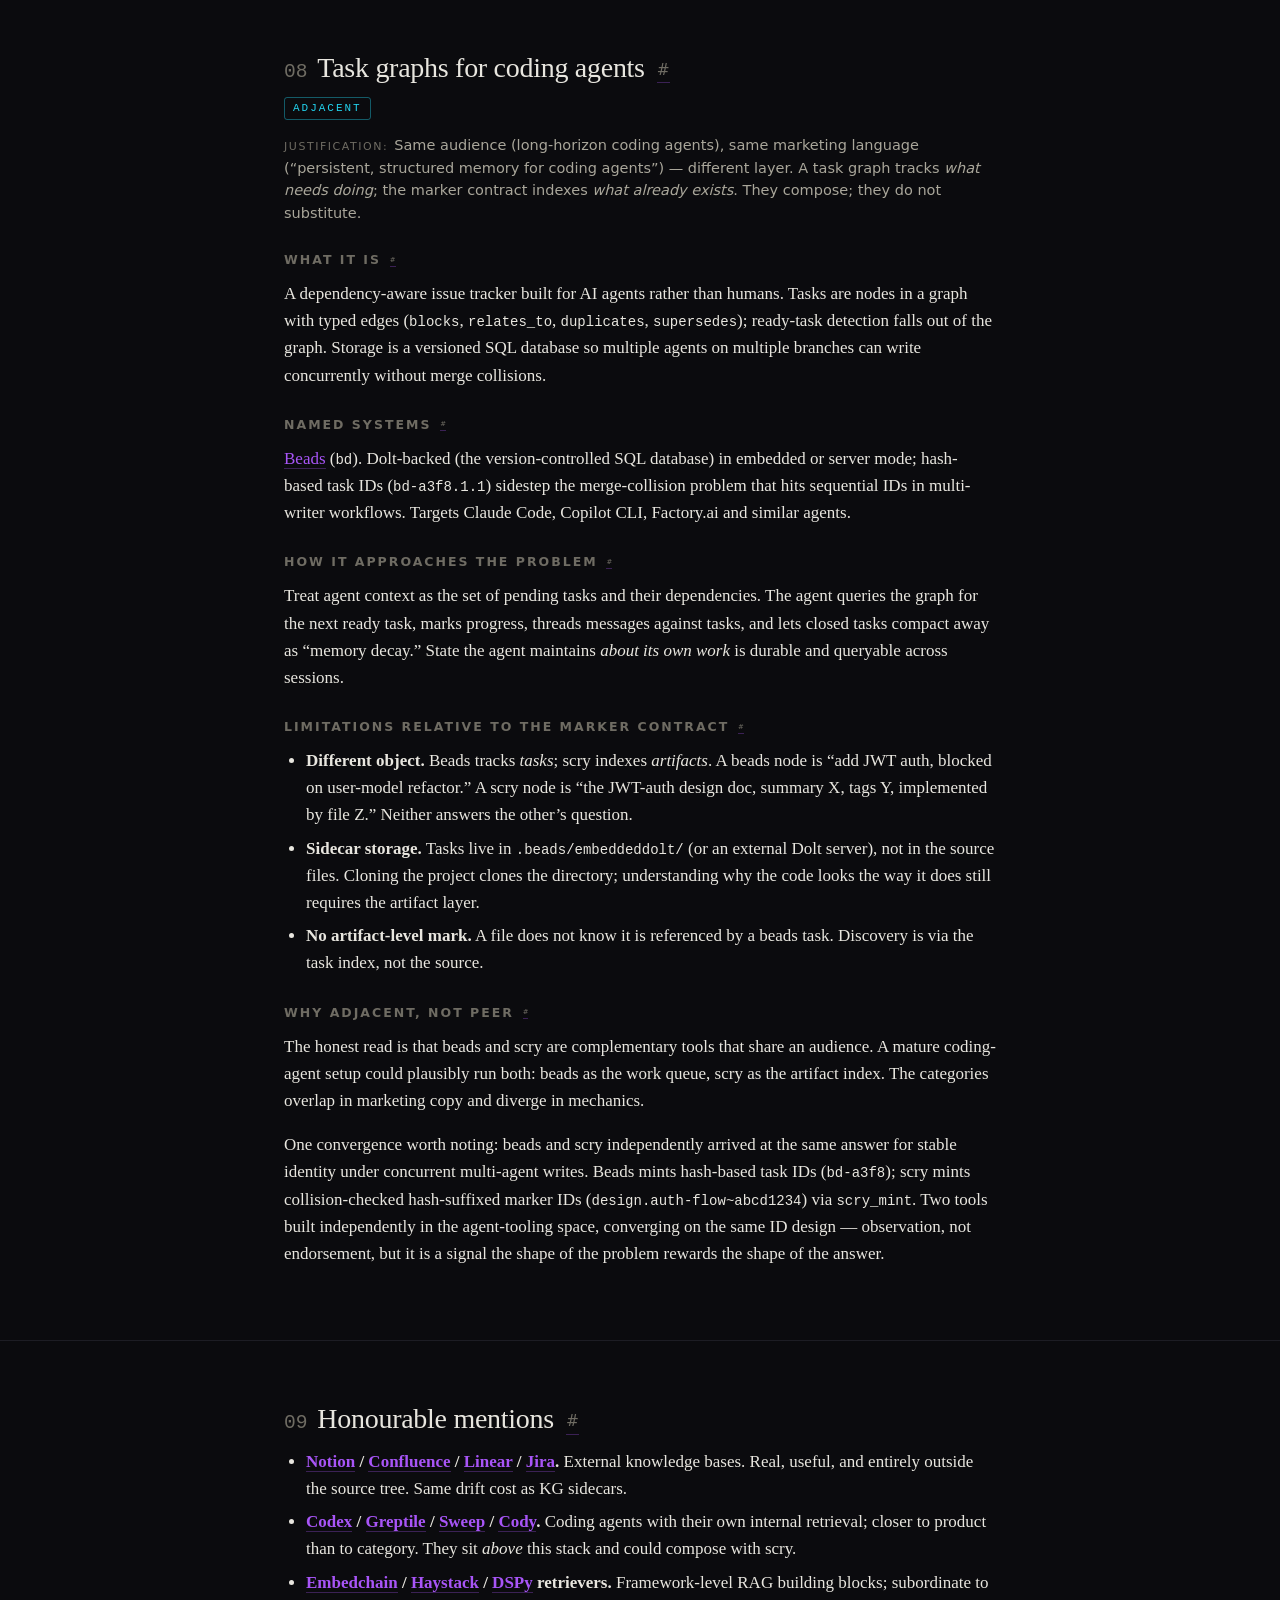
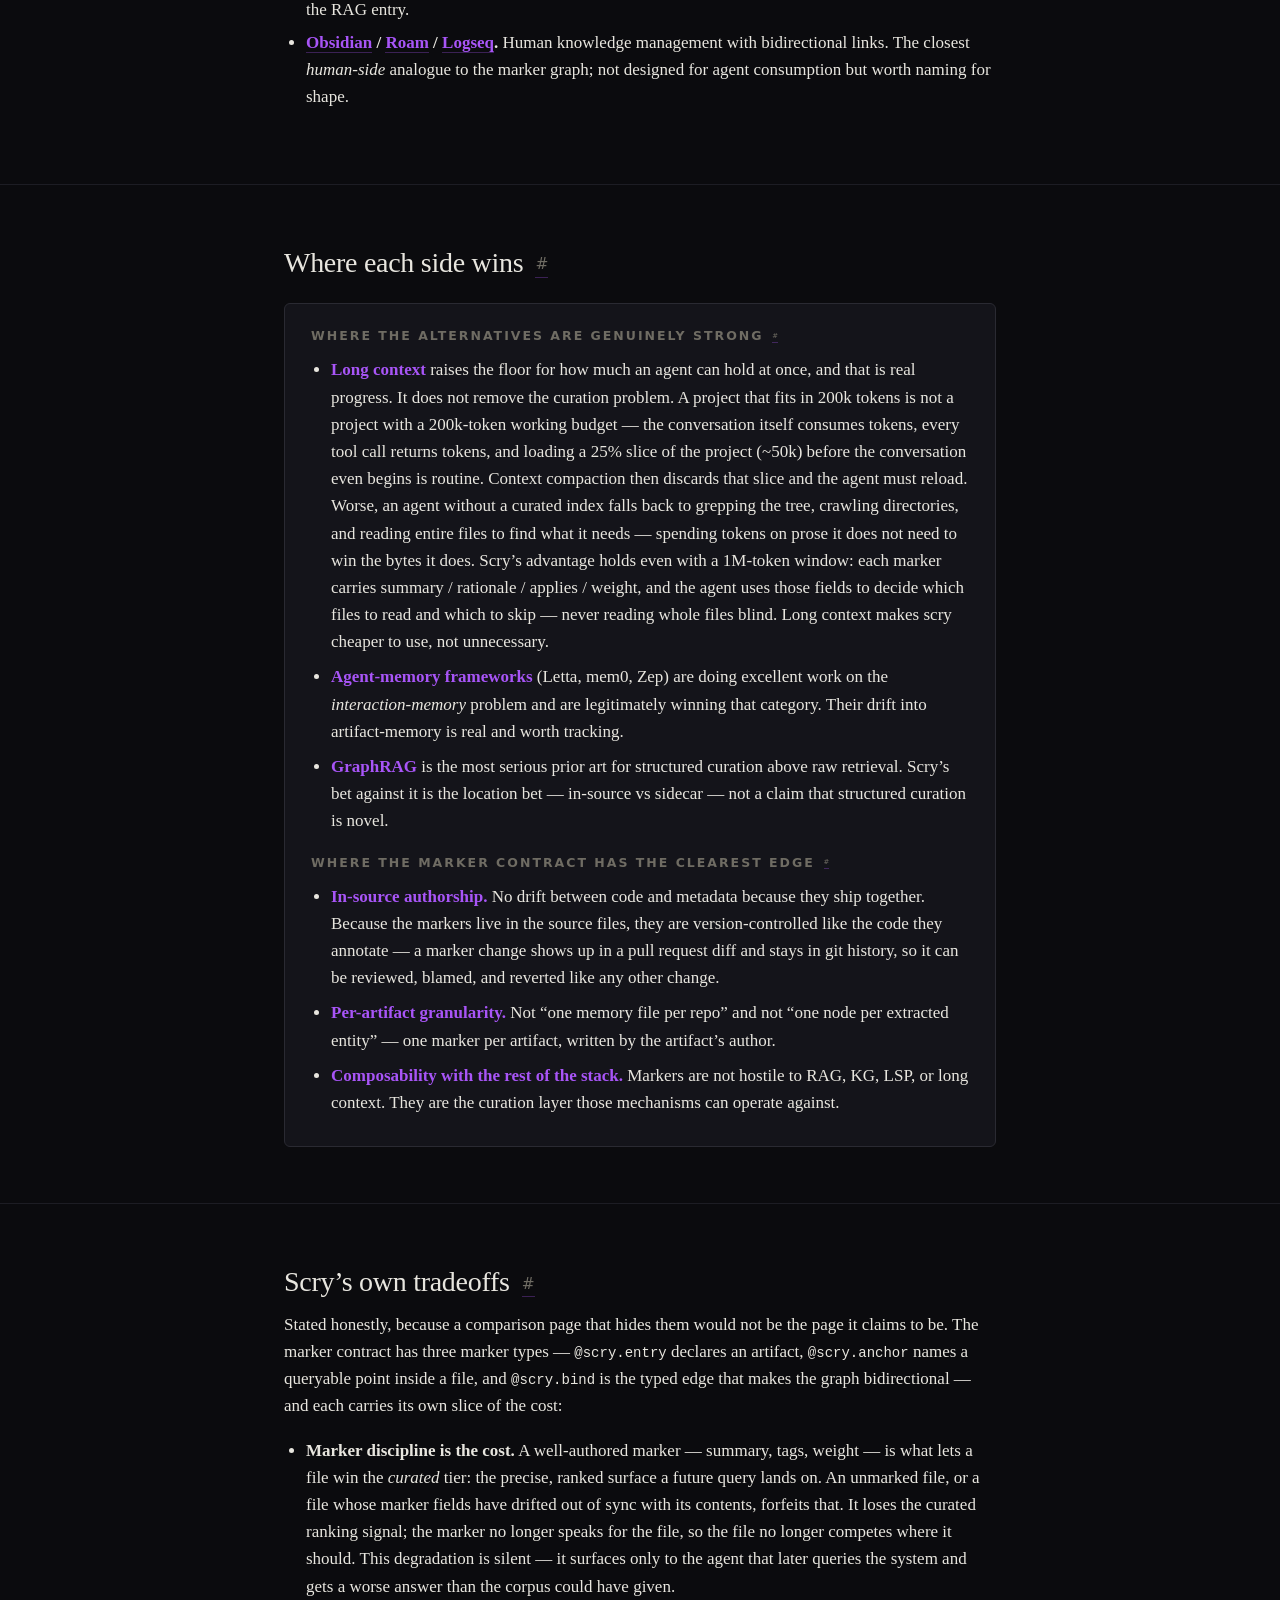
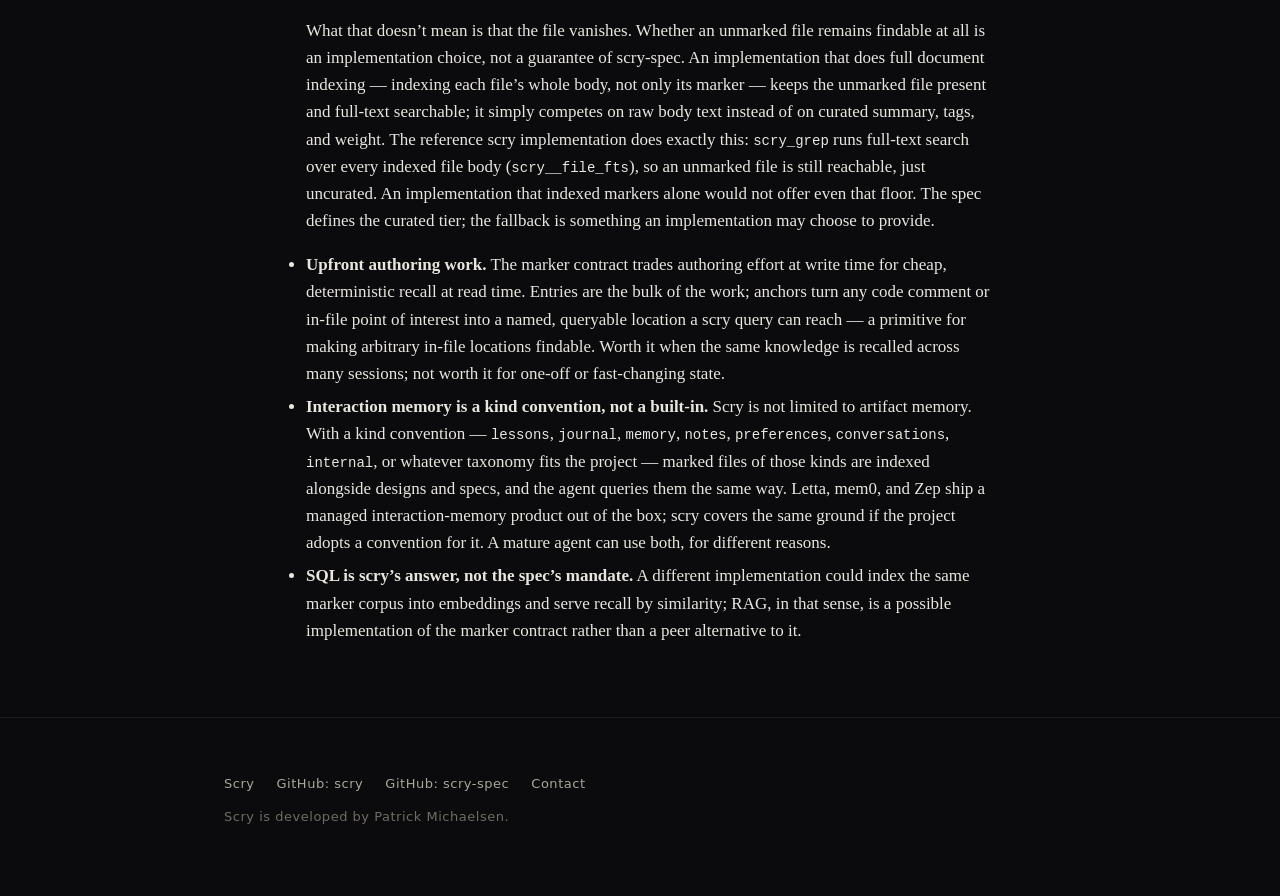
==== commit 70a096e8: "similar-tools(beads): note hash-based-ID convergence with scry" ====
--- a/site/similar-tools.html
+++ b/site/similar-tools.html
@@ -565,6 +565,8 @@
 
     <h3>Why adjacent, not peer</h3>
     <p>The honest read is that beads and scry are complementary tools that share an audience. A mature coding-agent setup could plausibly run both: beads as the work queue, scry as the artifact index. The categories overlap in marketing copy and diverge in mechanics.</p>
+
+    <p>One convergence worth noting: beads and scry independently arrived at the same answer for stable identity under concurrent multi-agent writes. Beads mints hash-based task IDs (<code>bd-a3f8</code>); scry mints collision-checked hash-suffixed marker IDs (<code>design.auth-flow~abcd1234</code>) via <code>scry_mint</code>. Two tools built independently in the agent-tooling space, converging on the same ID design — observation, not endorsement, but it is a signal the shape of the problem rewards the shape of the answer.</p>
   </div>
 </section>
 
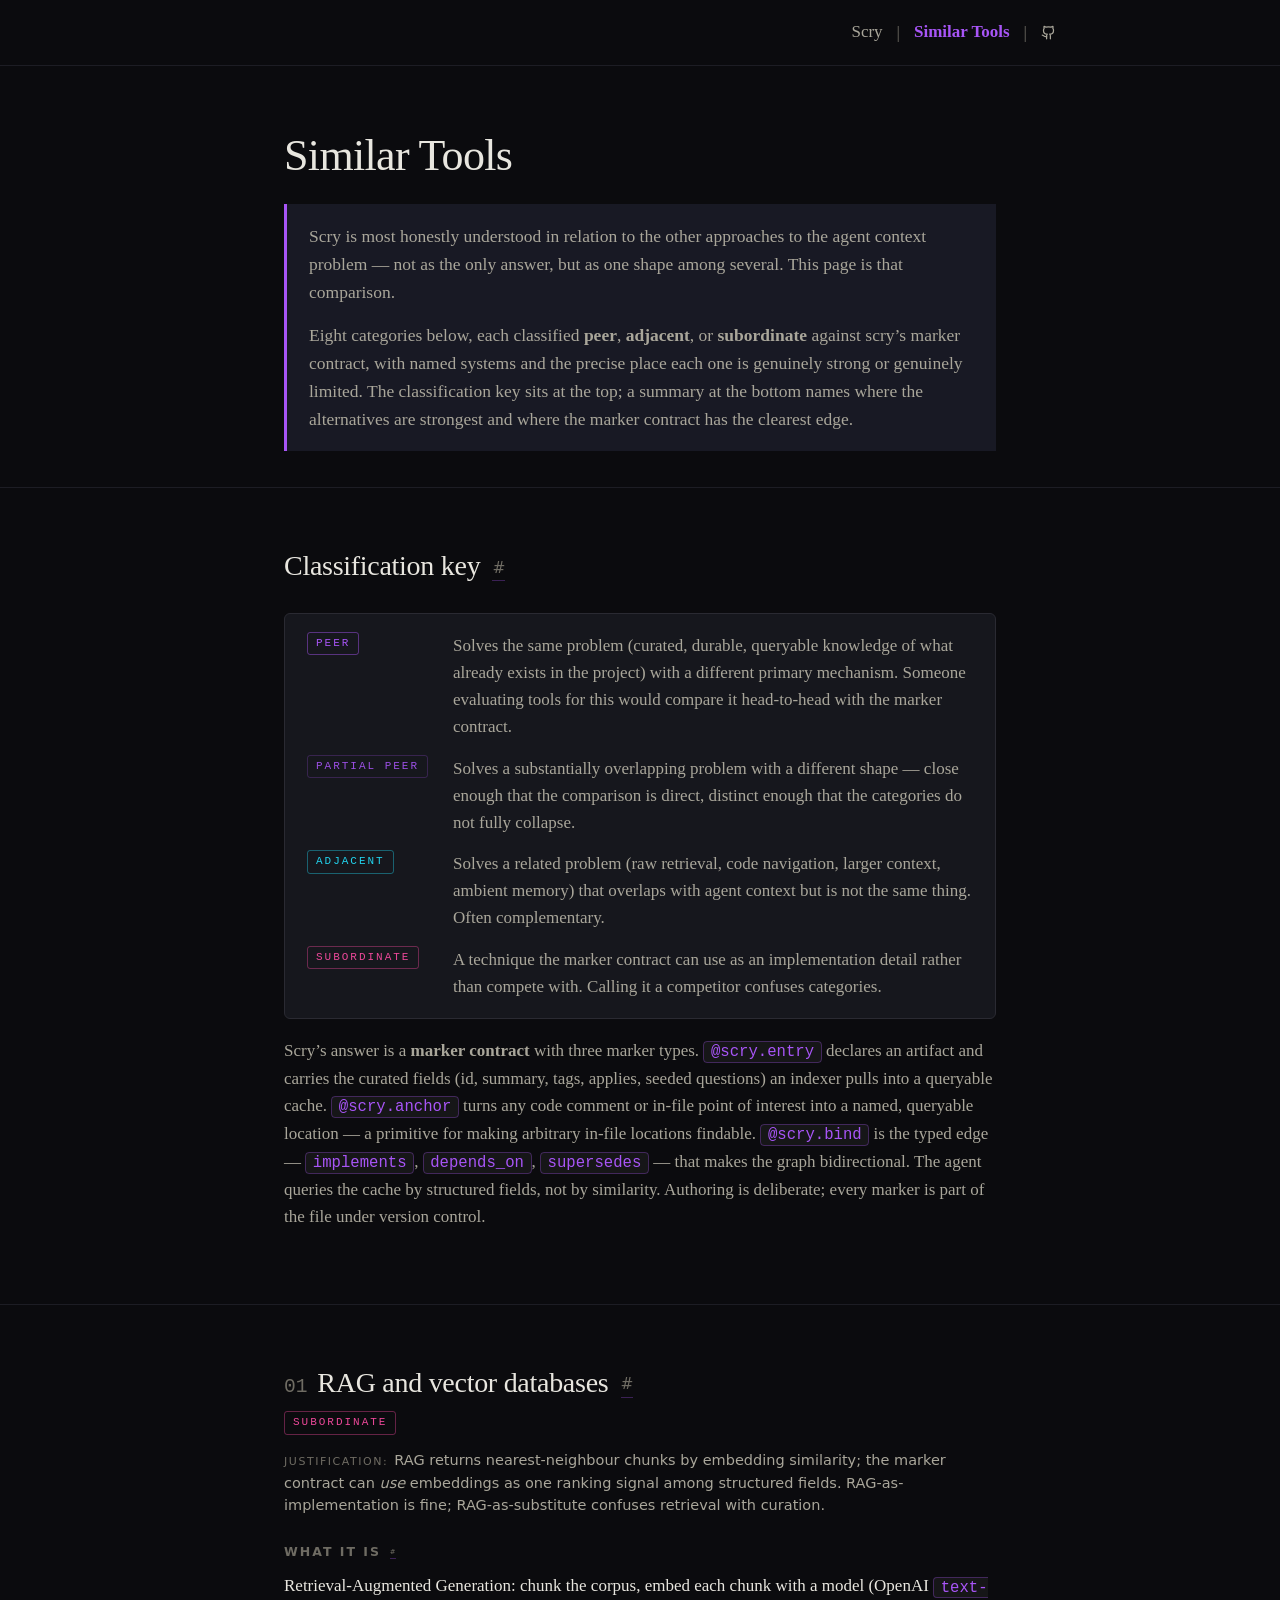
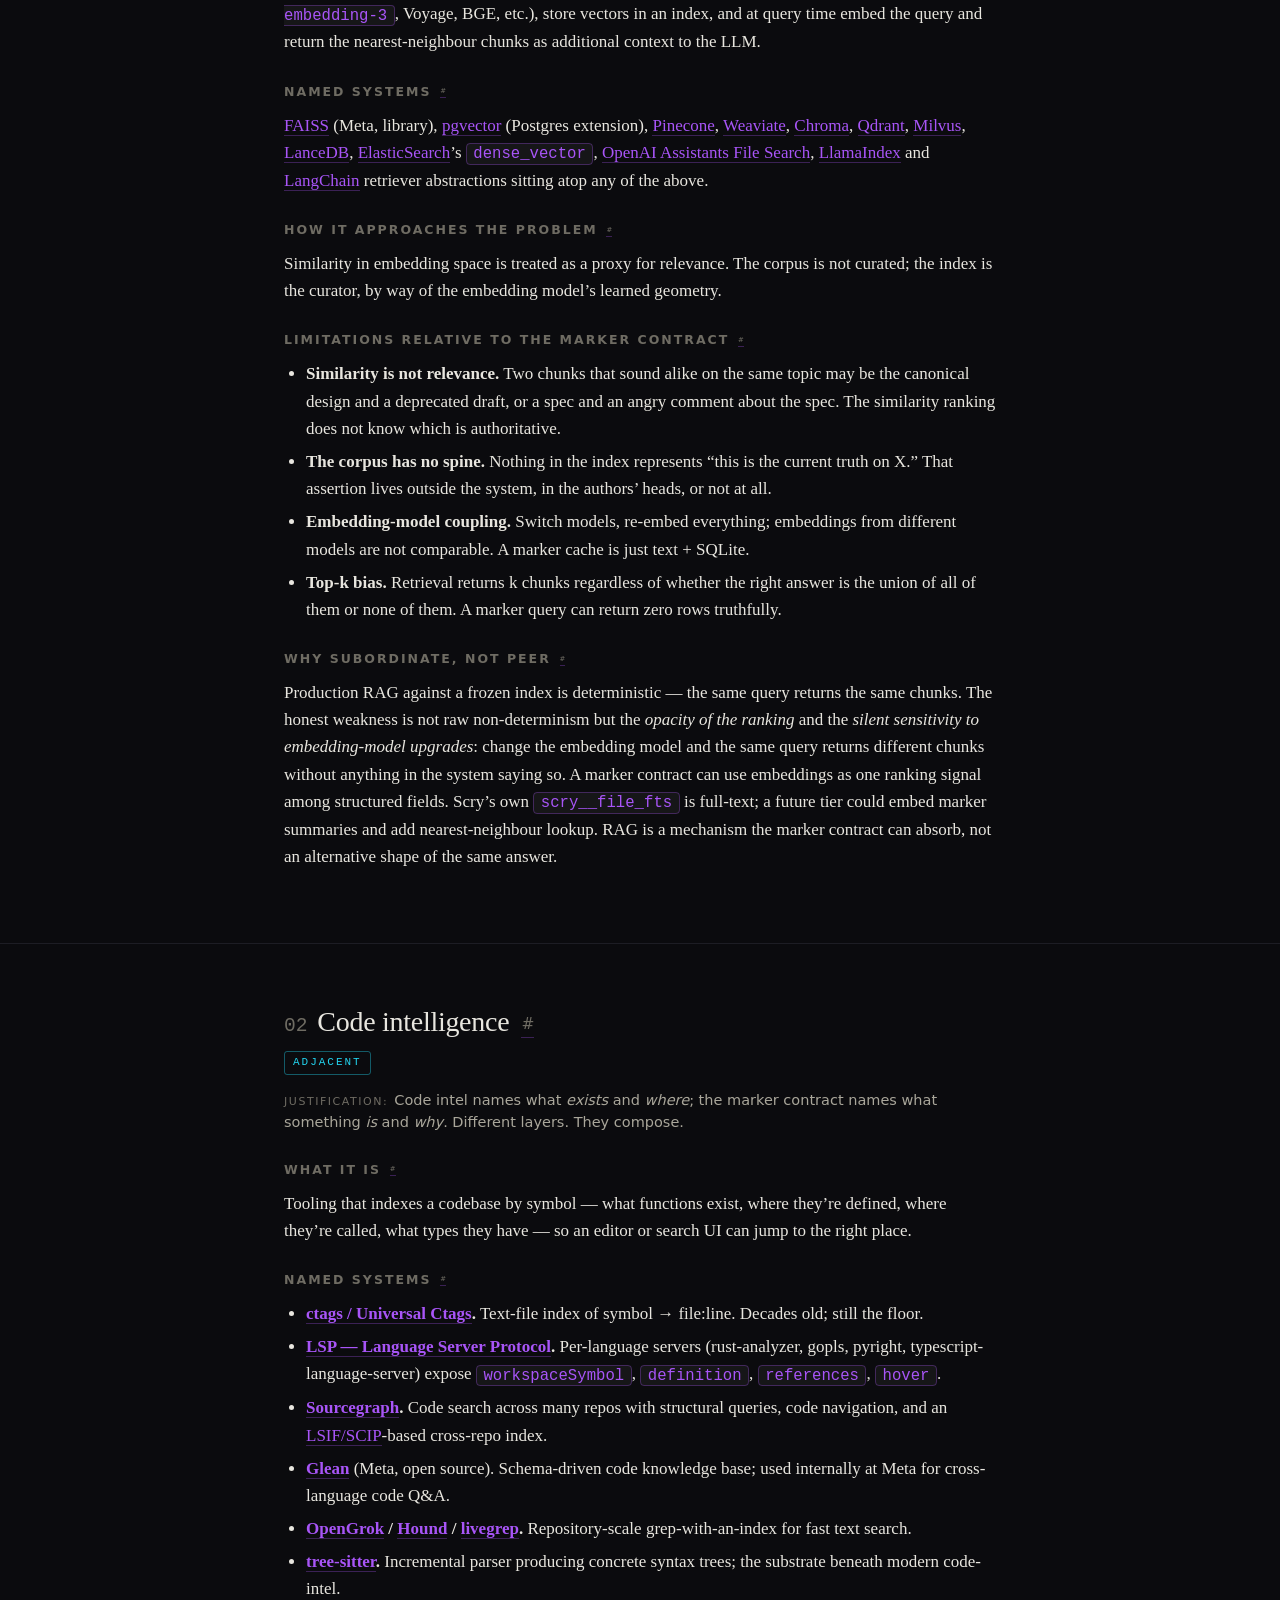
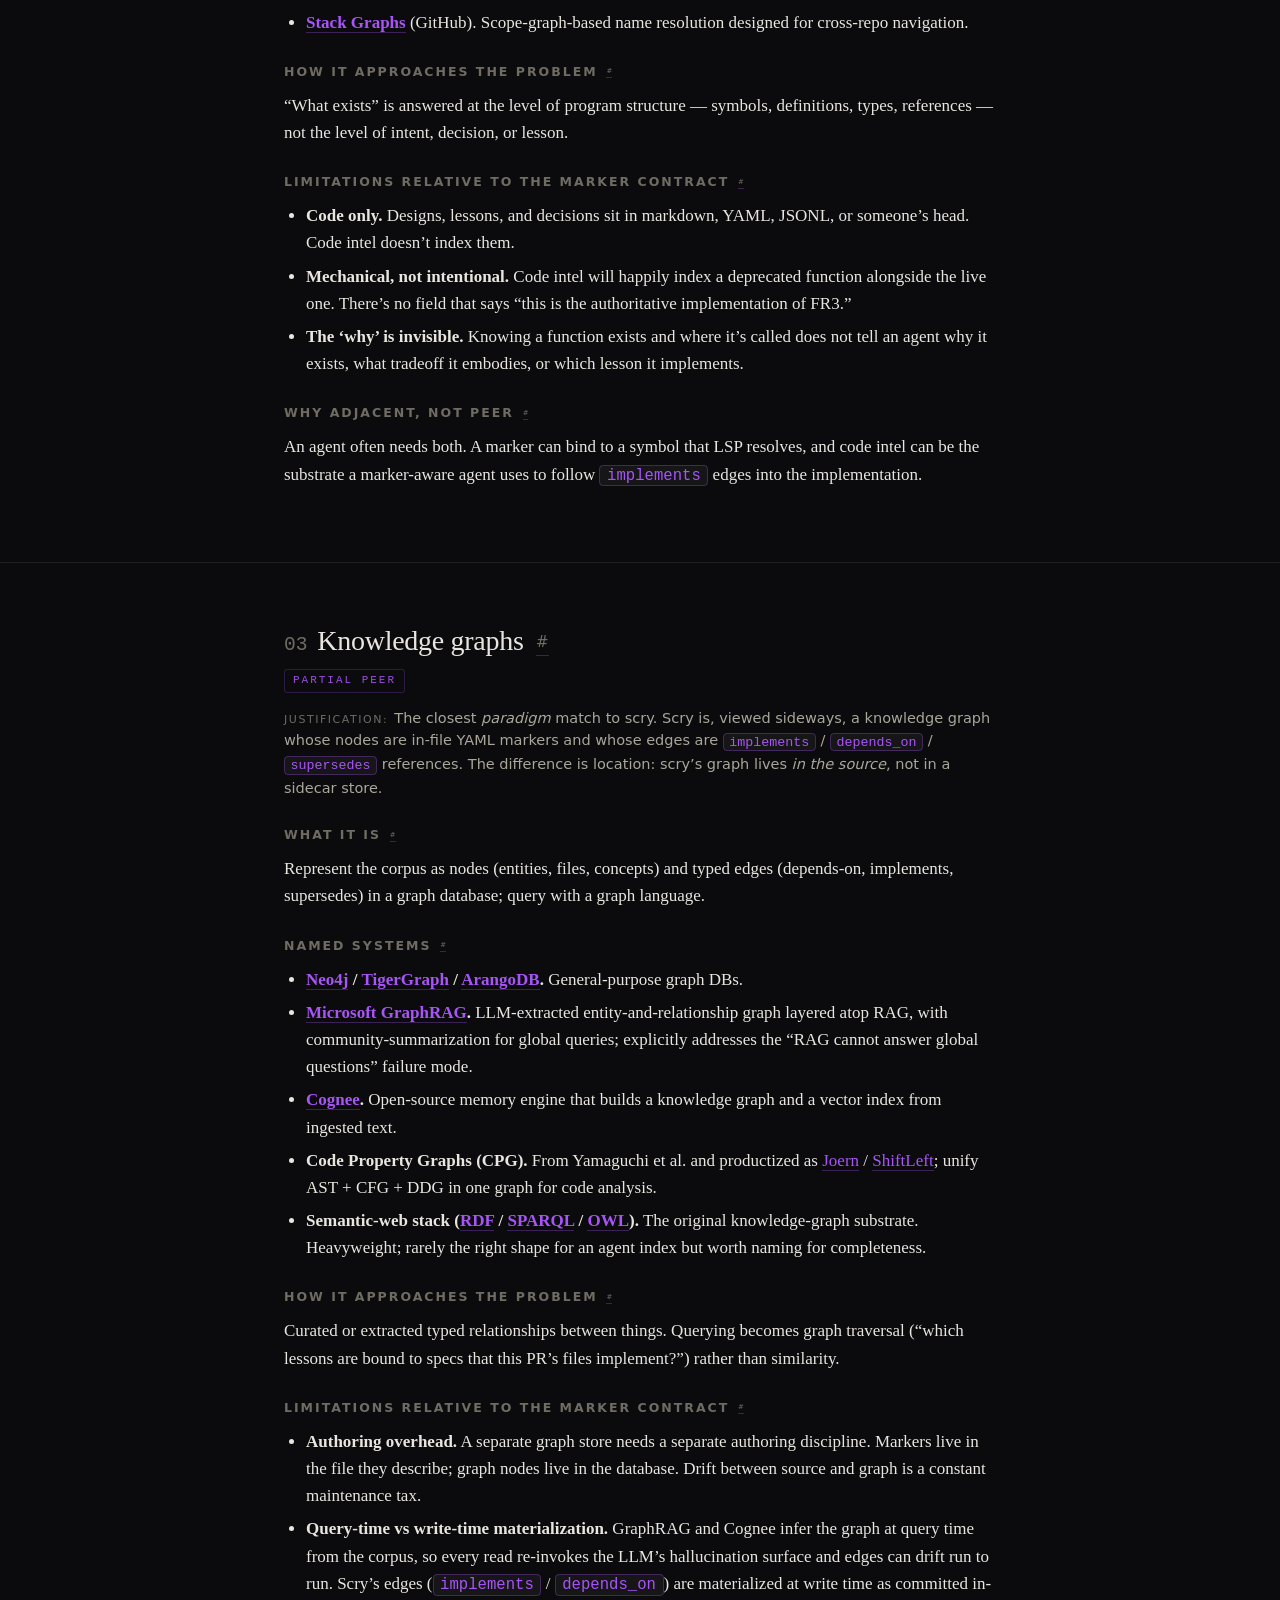
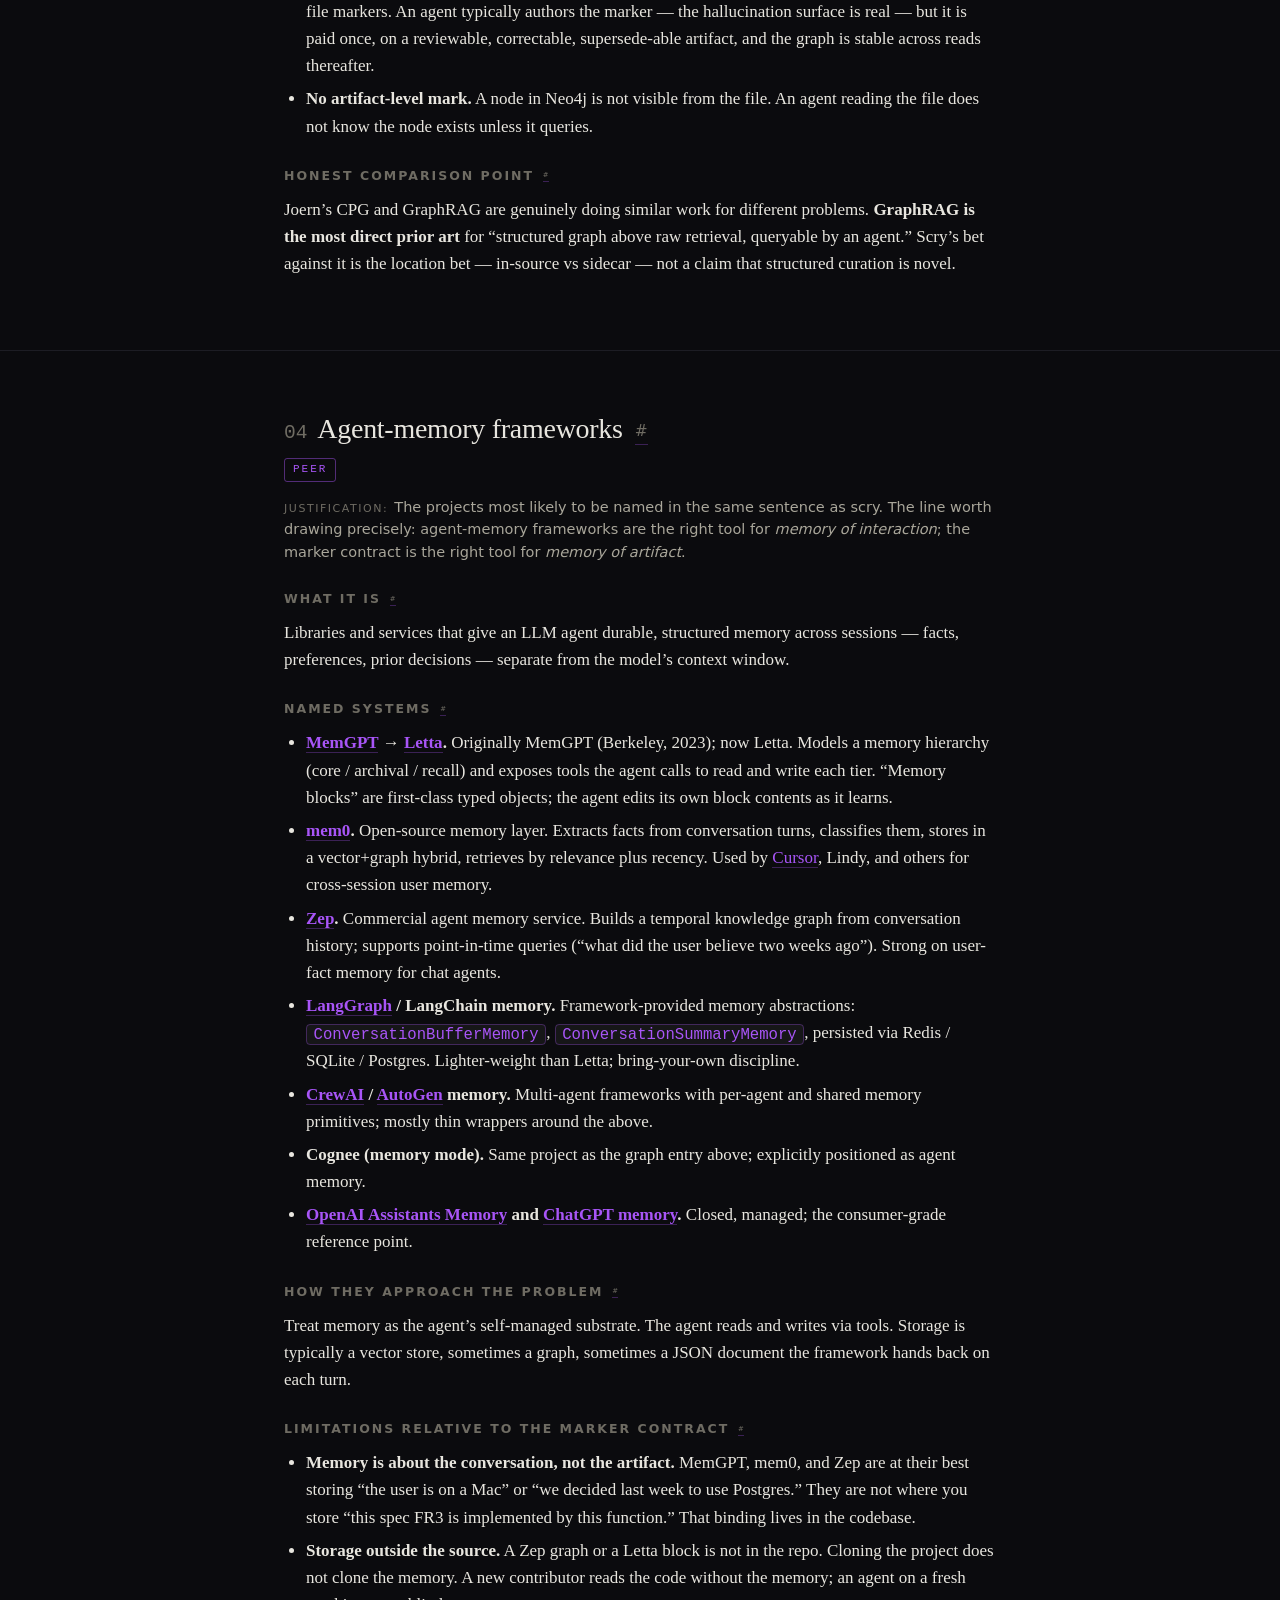
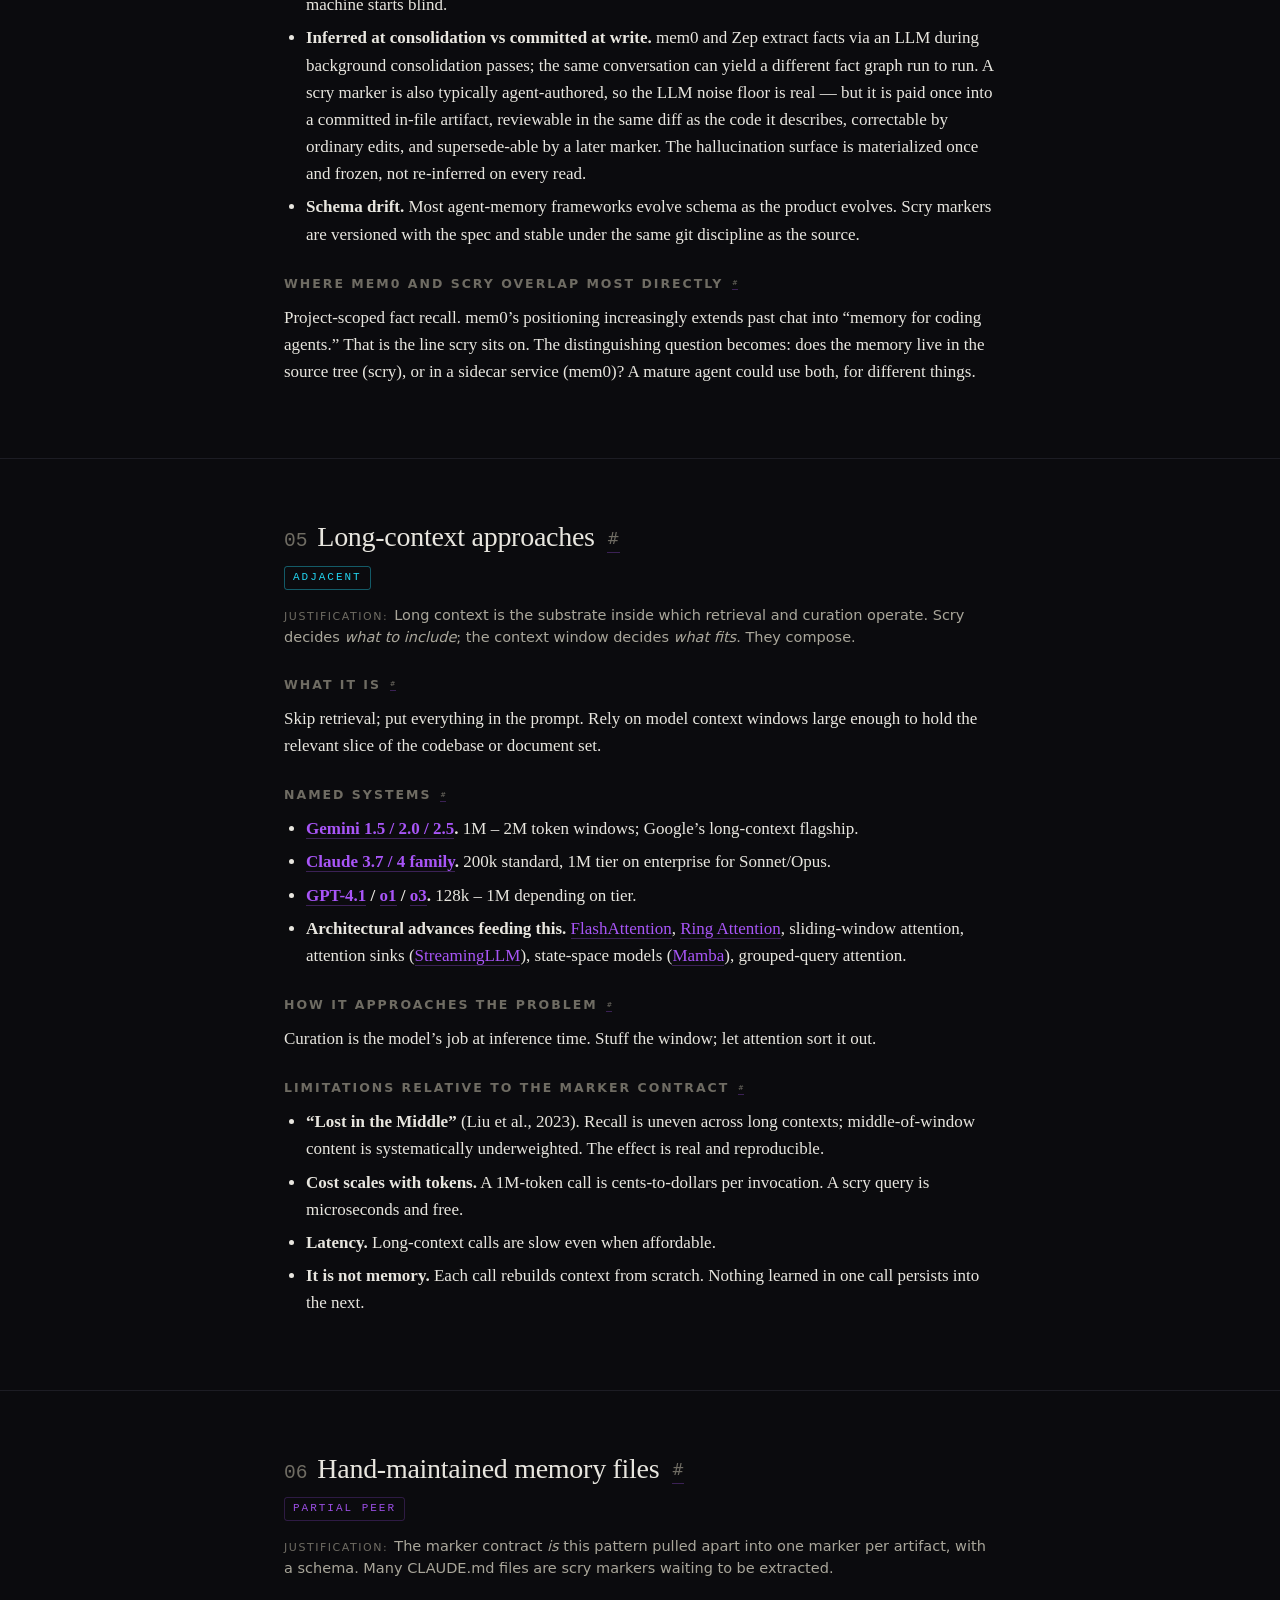
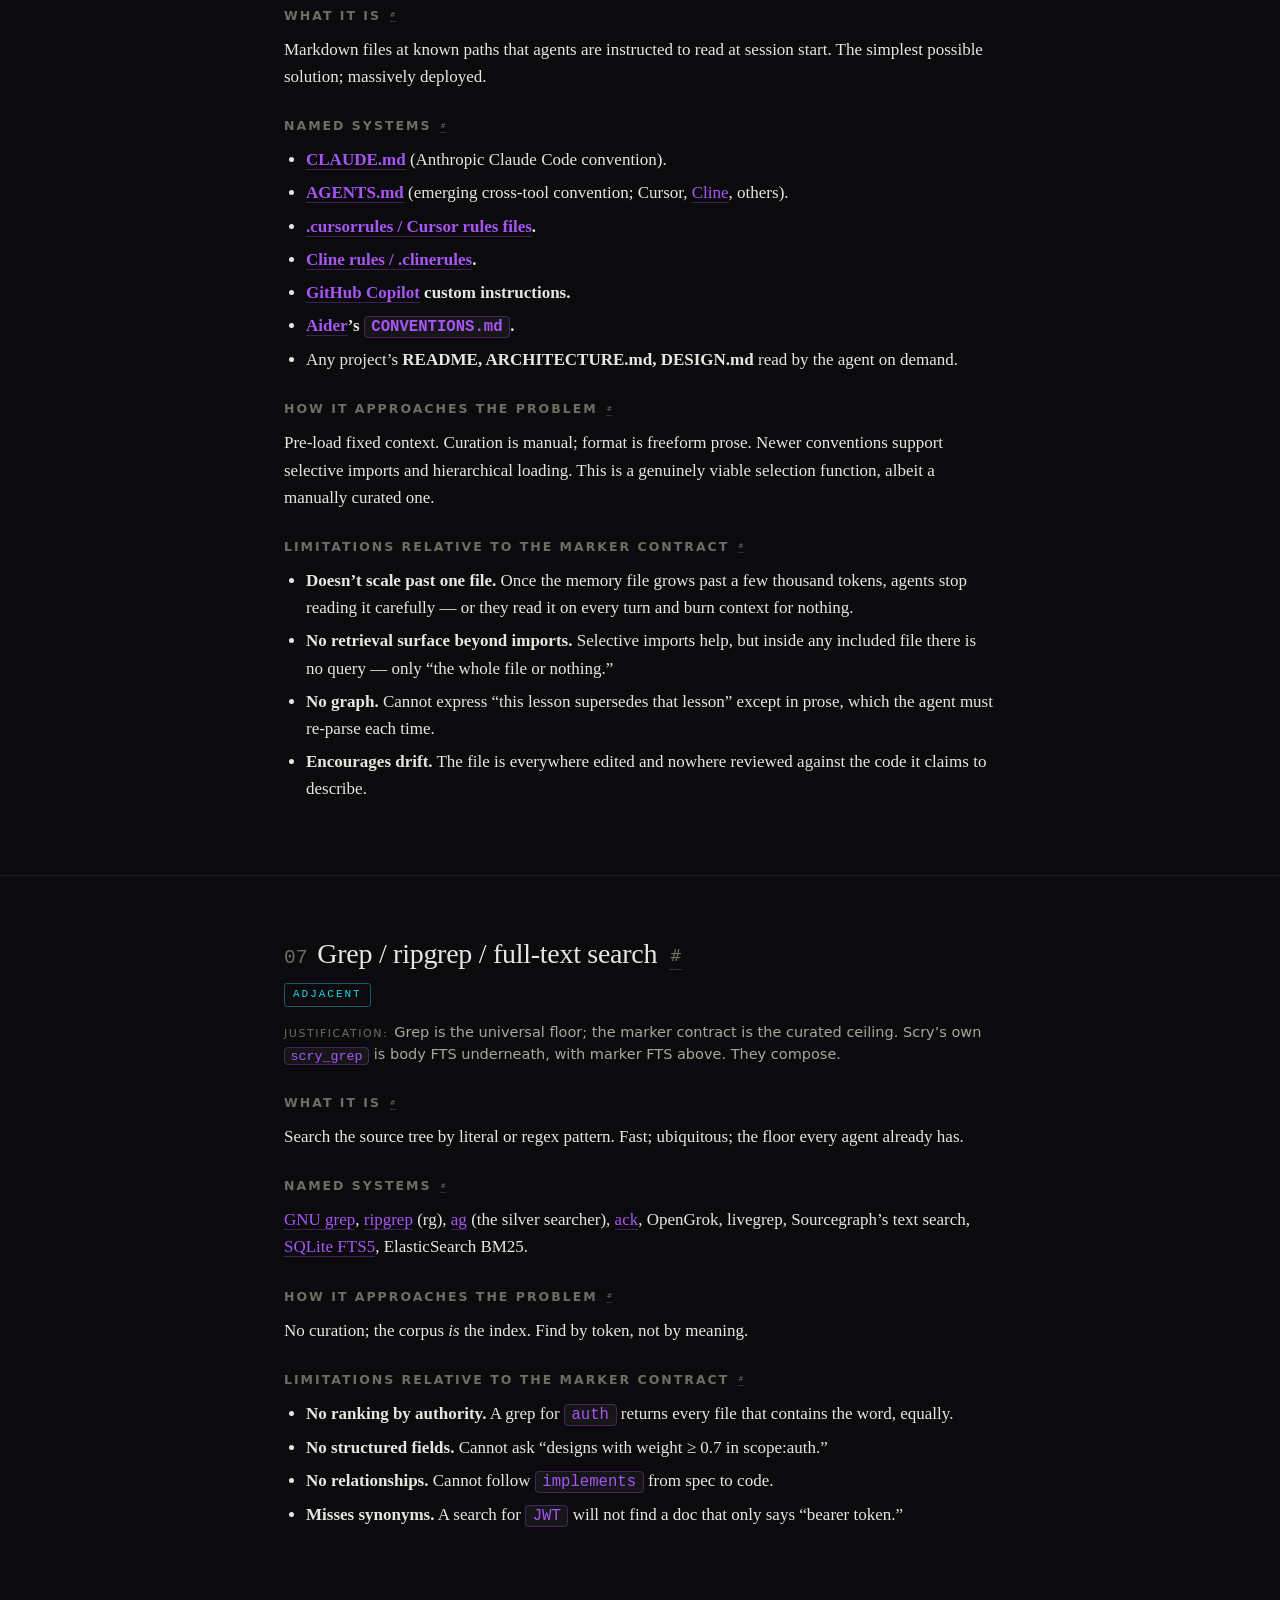
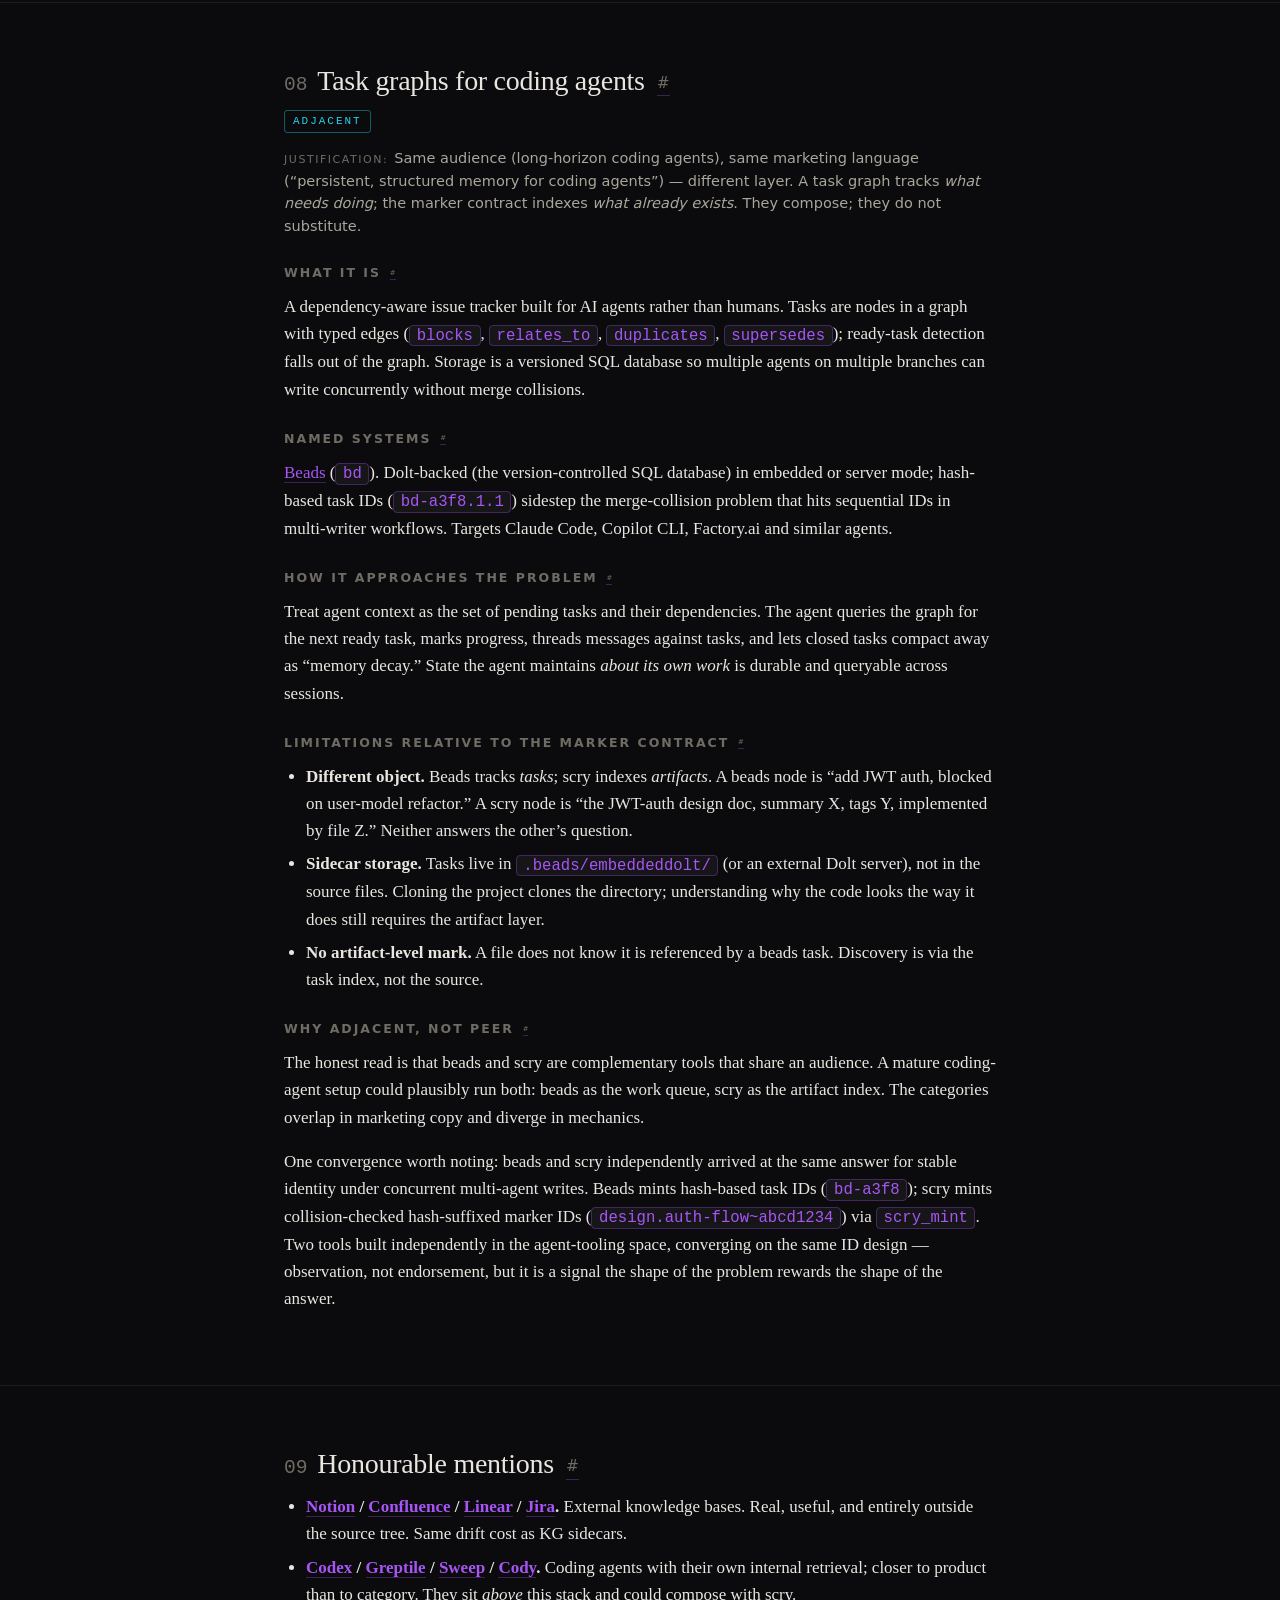
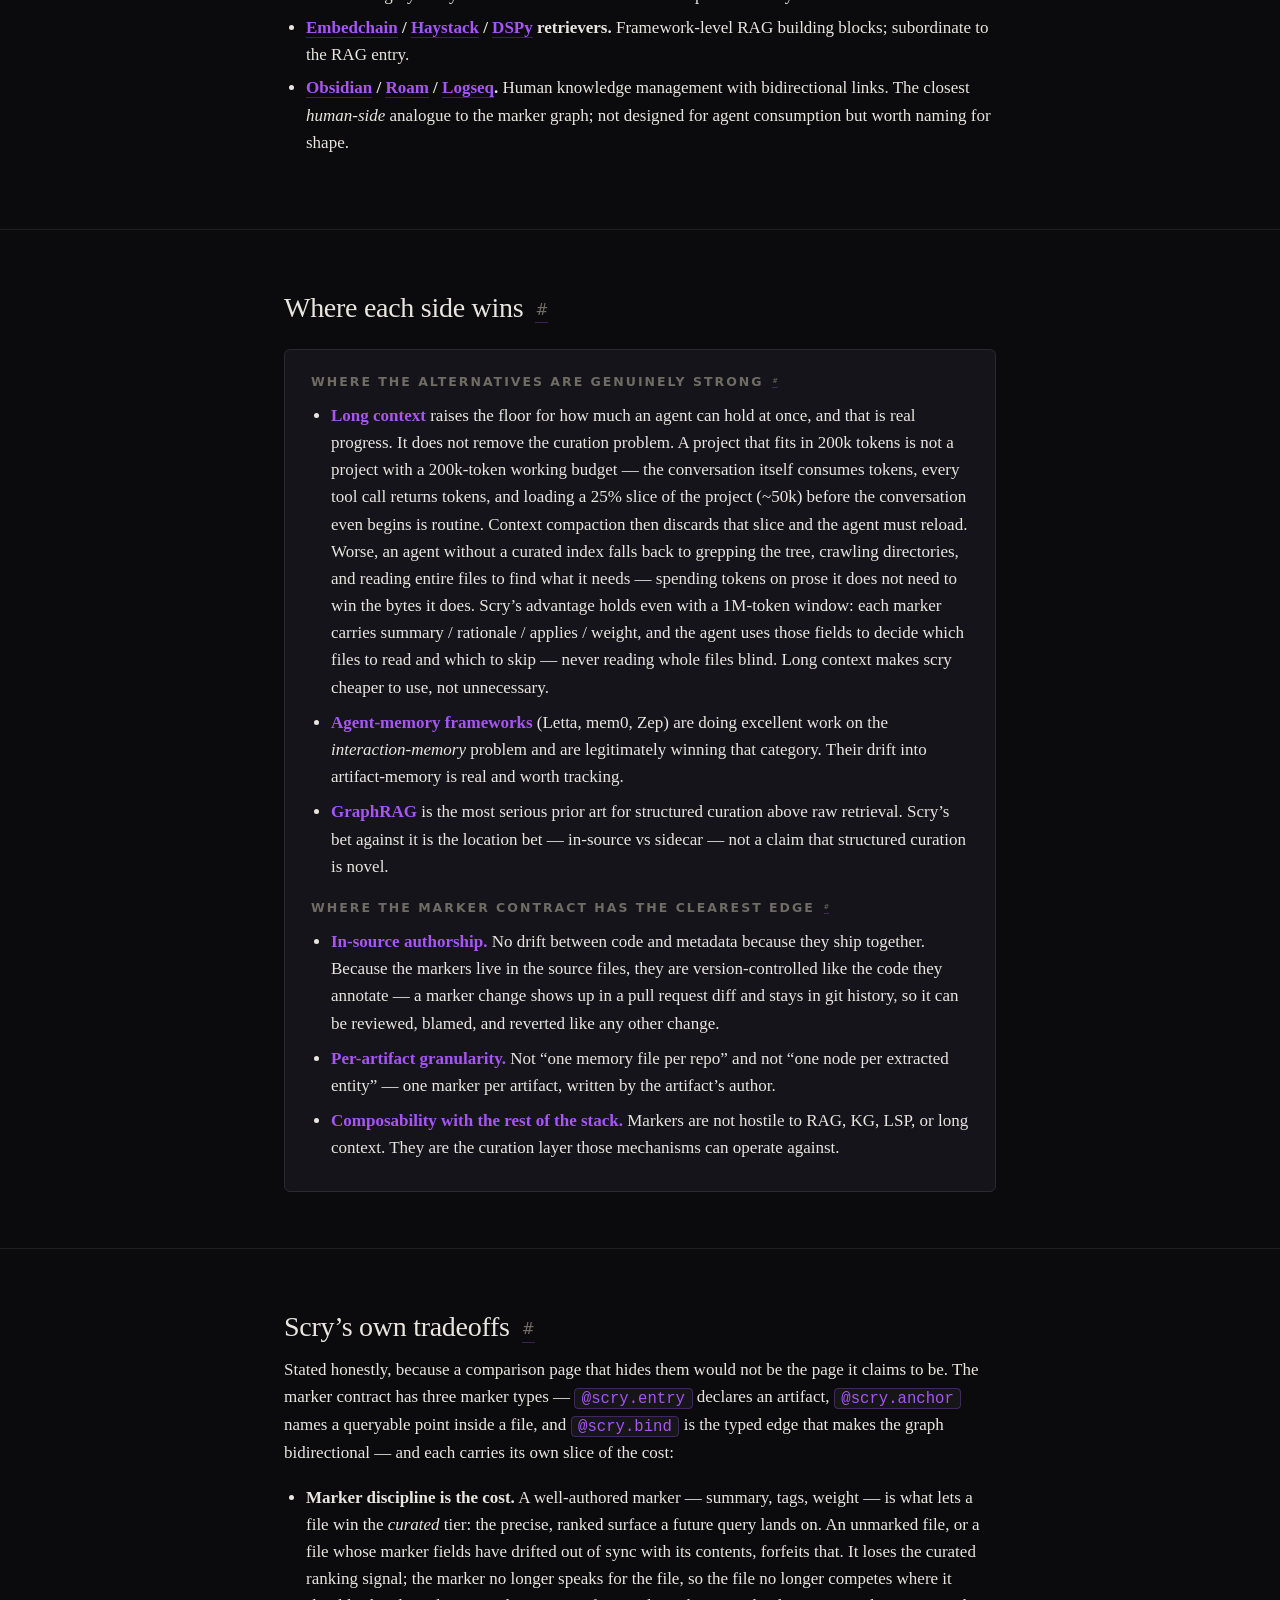
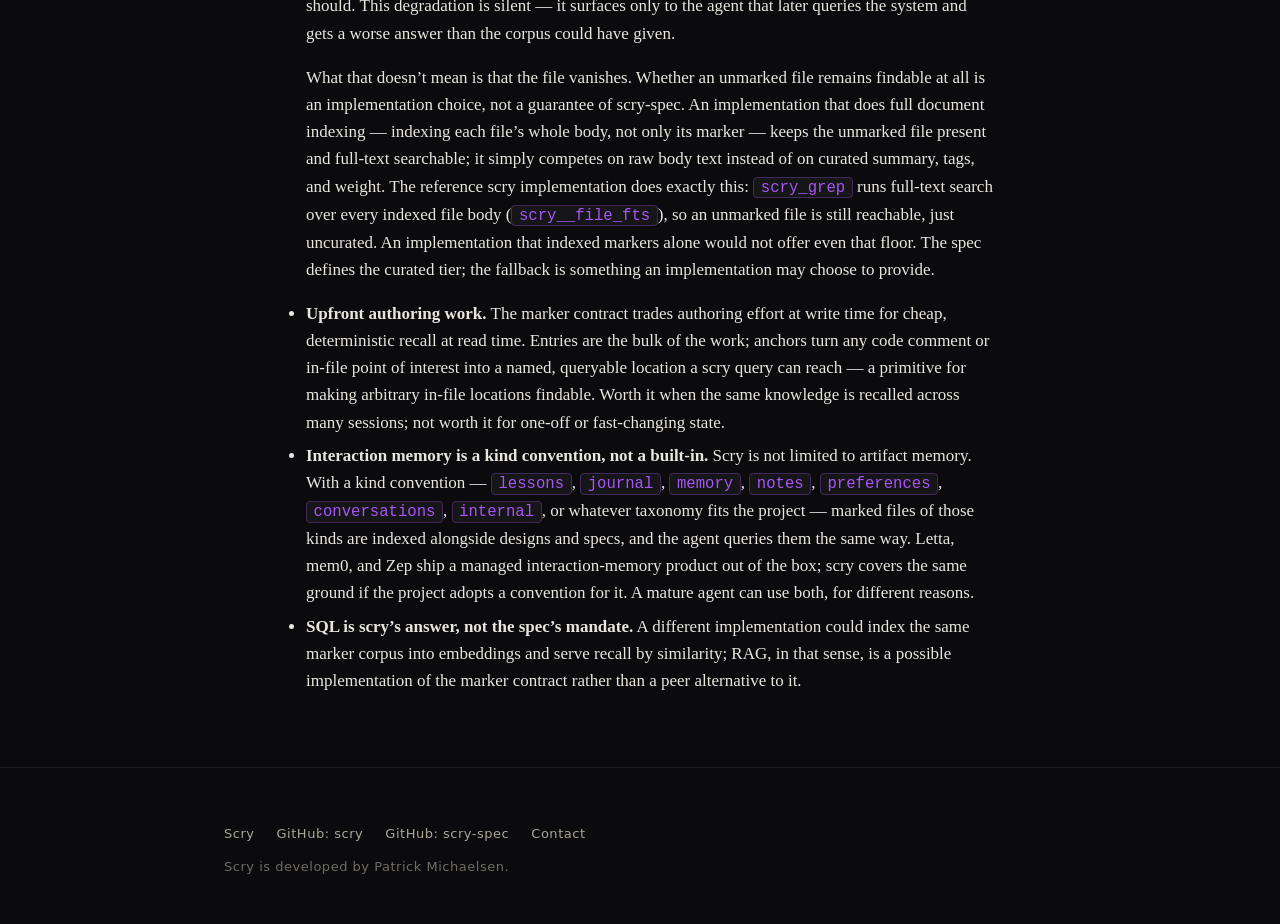
==== commit 379451a6: "site: prior-art first-mention links on index.html; site-wide inline-code purple-pill style - index.h" ====
--- a/site/similar-tools.html
+++ b/site/similar-tools.html
@@ -54,6 +54,17 @@
     font-family: "Iosevka", "JetBrains Mono", ui-monospace, SFMono-Regular, Menlo, Consolas, monospace;
     font-size: 14px;
   }
+  /* Inline code pill — purple text, subtle purple border, grey rounded background.
+     Block code (inside pre) is excluded so it keeps its existing treatment. */
+  :not(pre) > code {
+    color: var(--color-primary);
+    background: rgba(255,255,255,0.045);
+    border: 1px solid rgba(168,85,247,0.30);
+    border-radius: 4px;
+    padding: 0.05em 0.42em;
+    font-size: 0.92em;
+  }
+  a > code, a code { color: inherit; }
 
   /* Top nav — must match index.html */
   nav.topnav {
